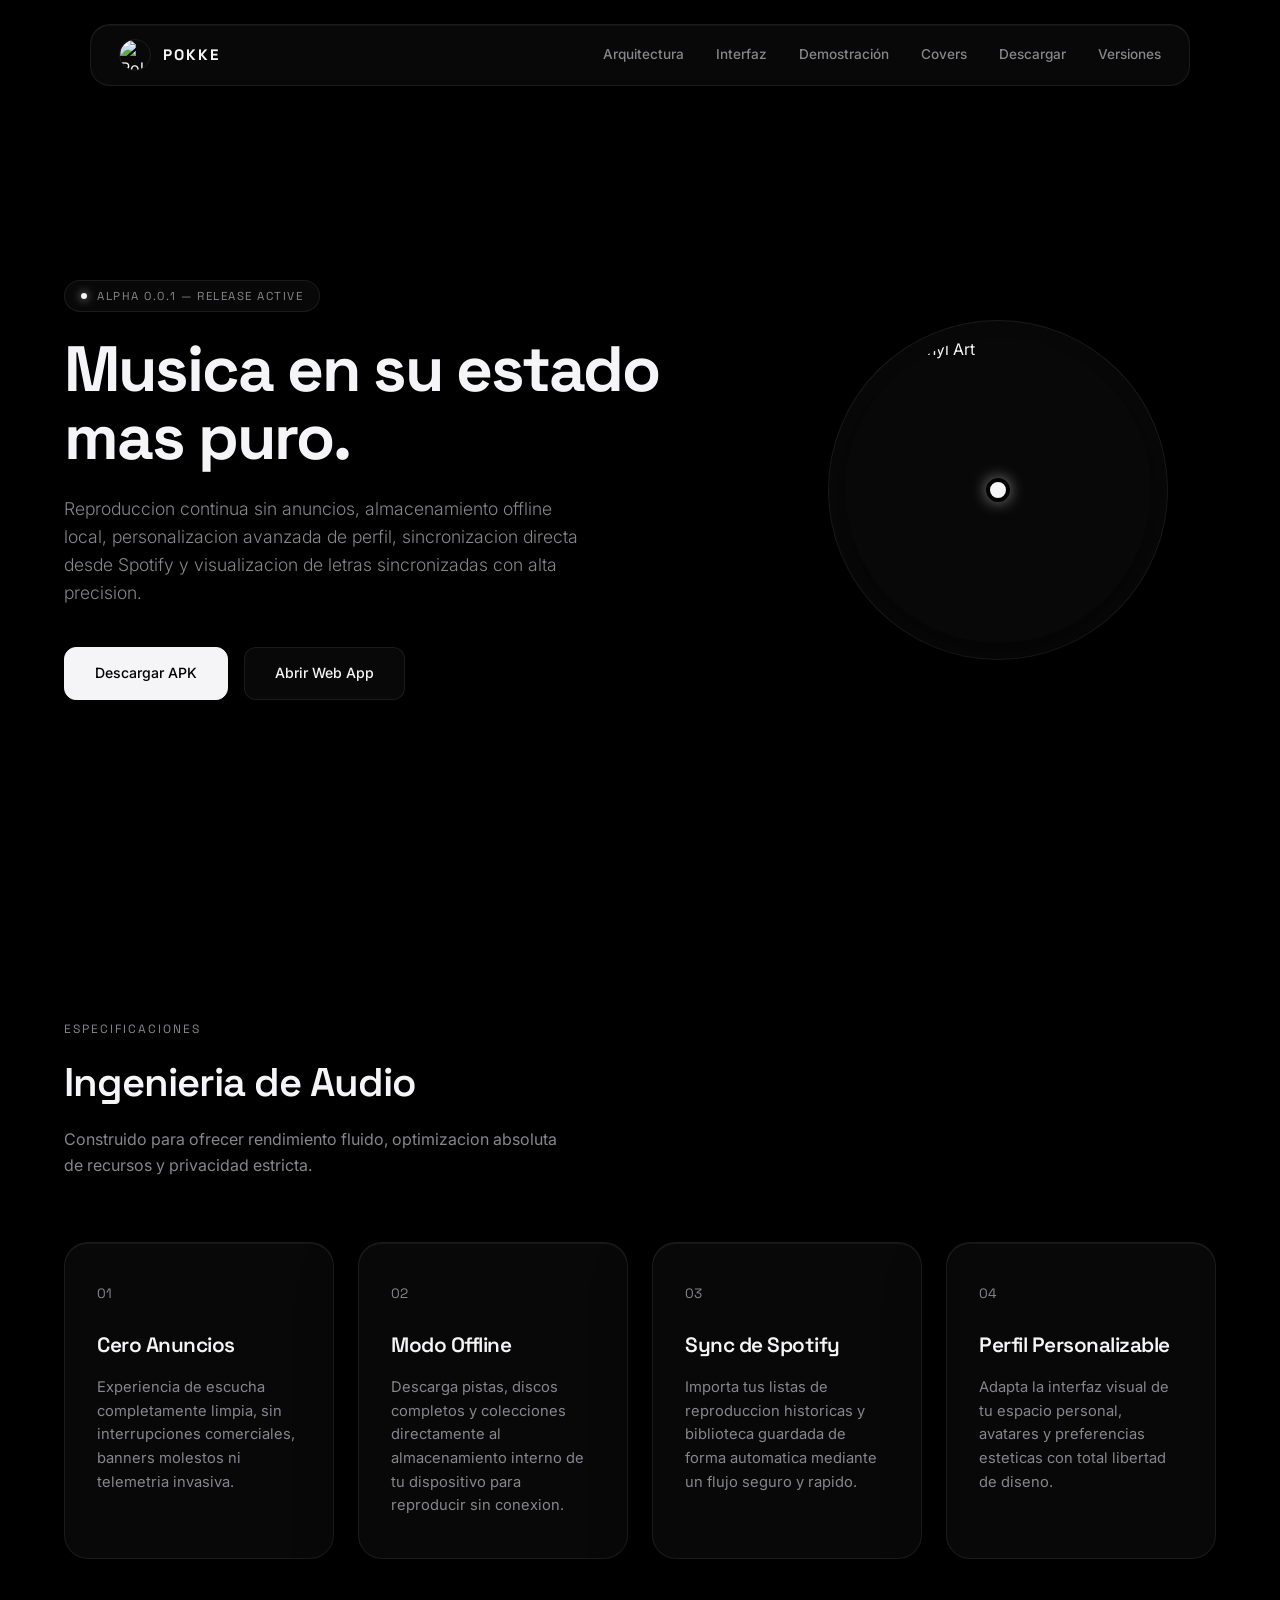
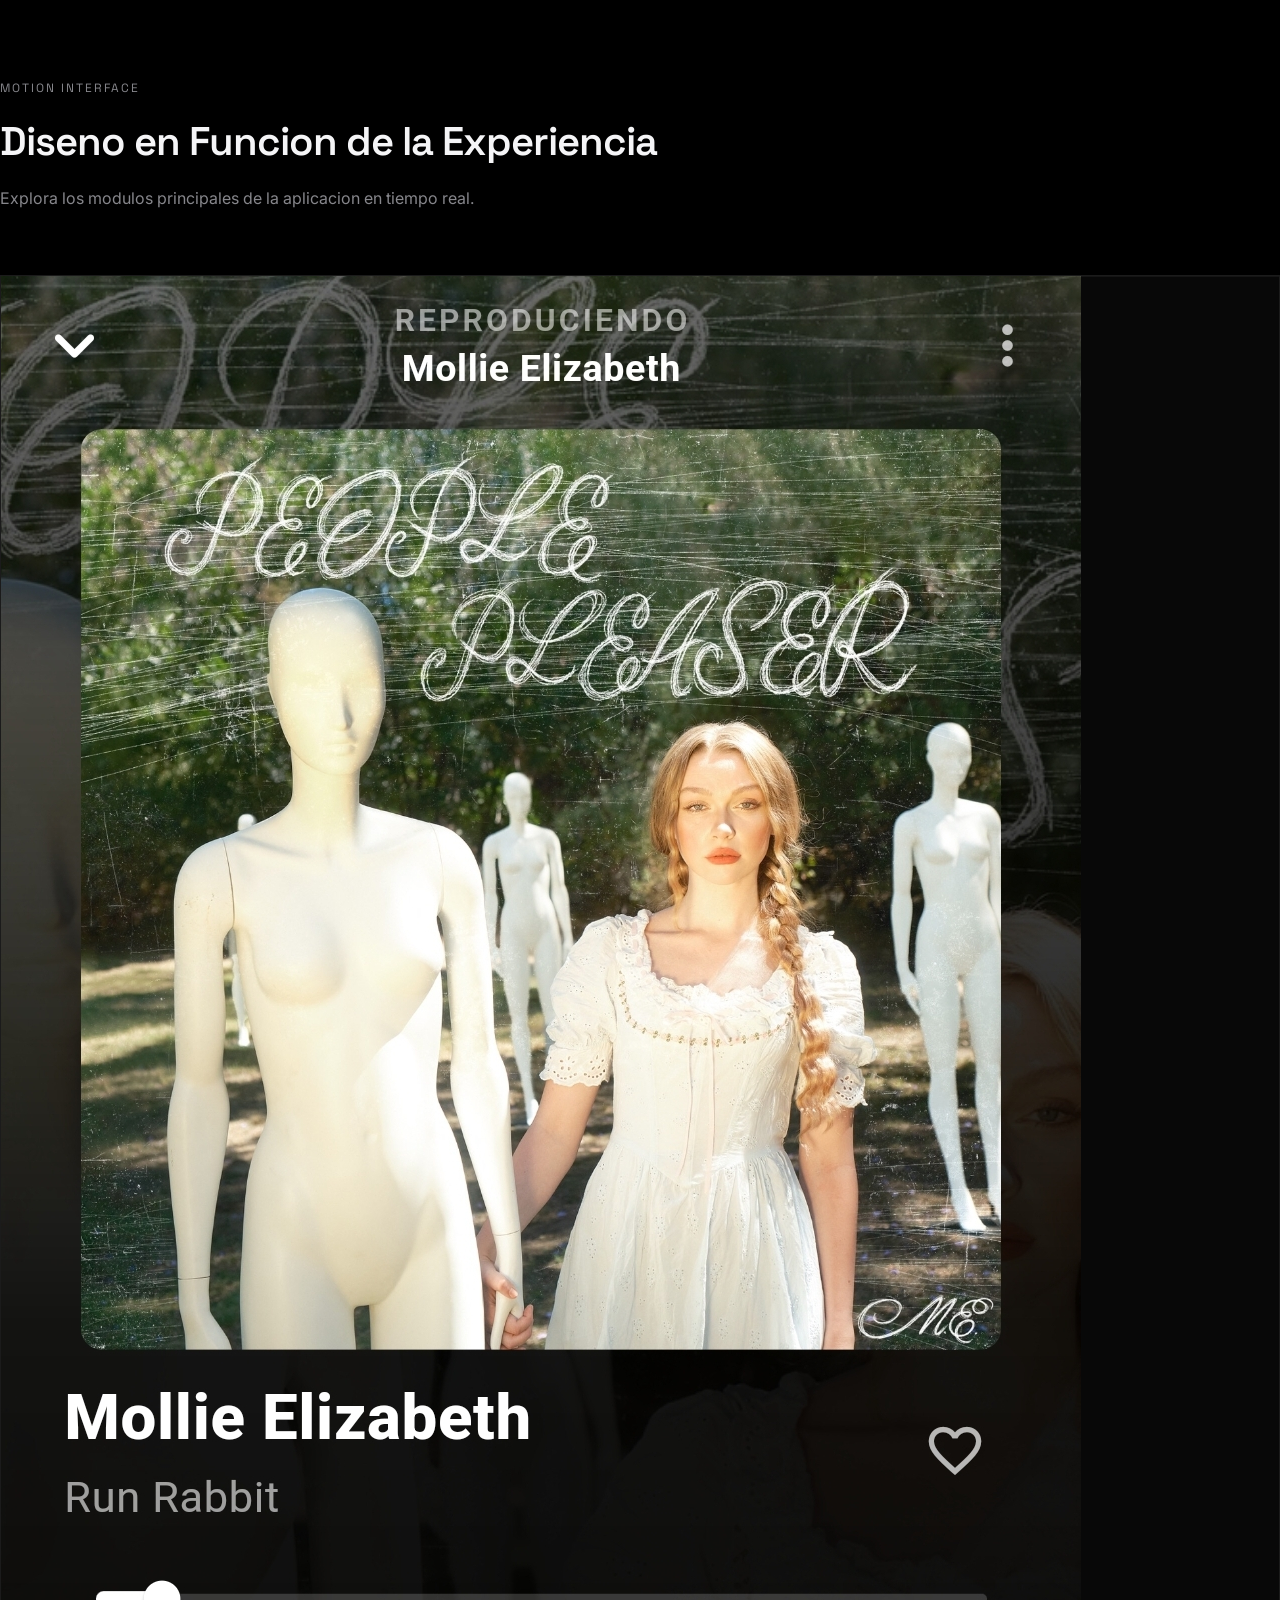
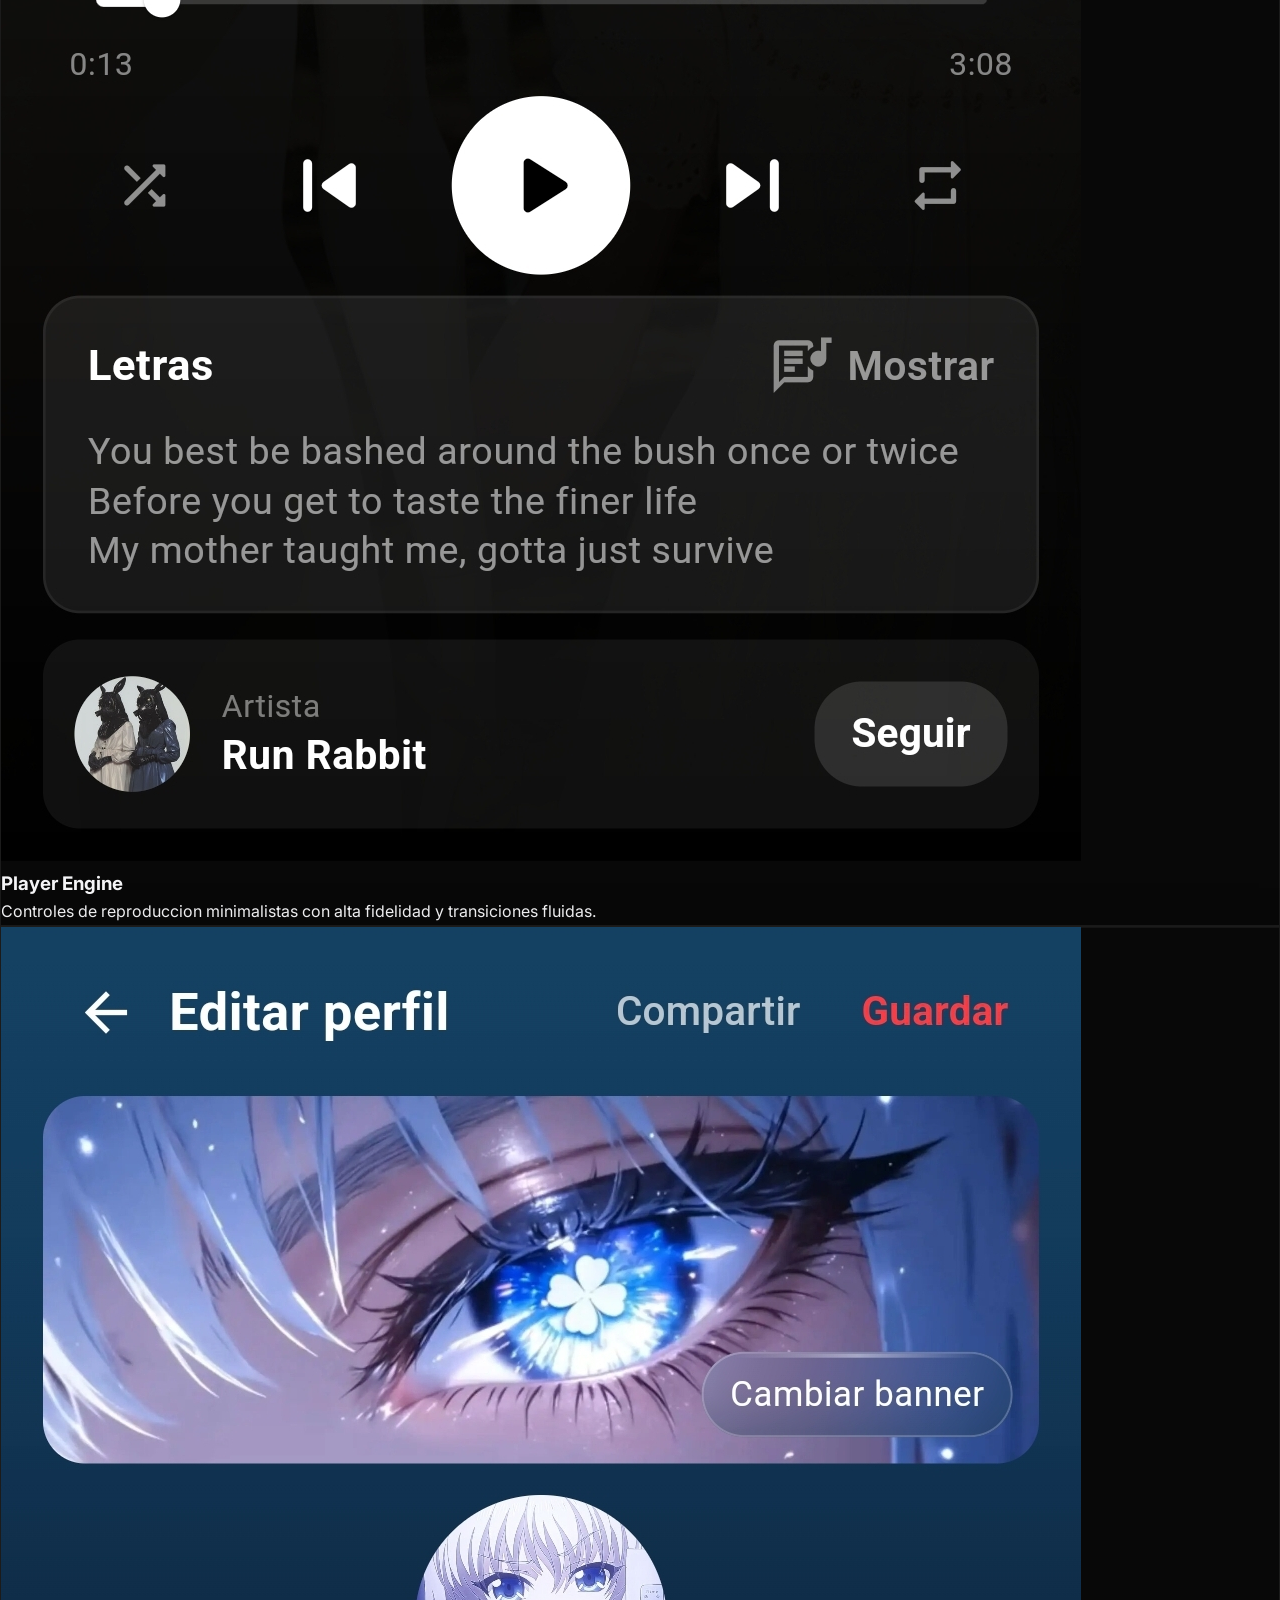
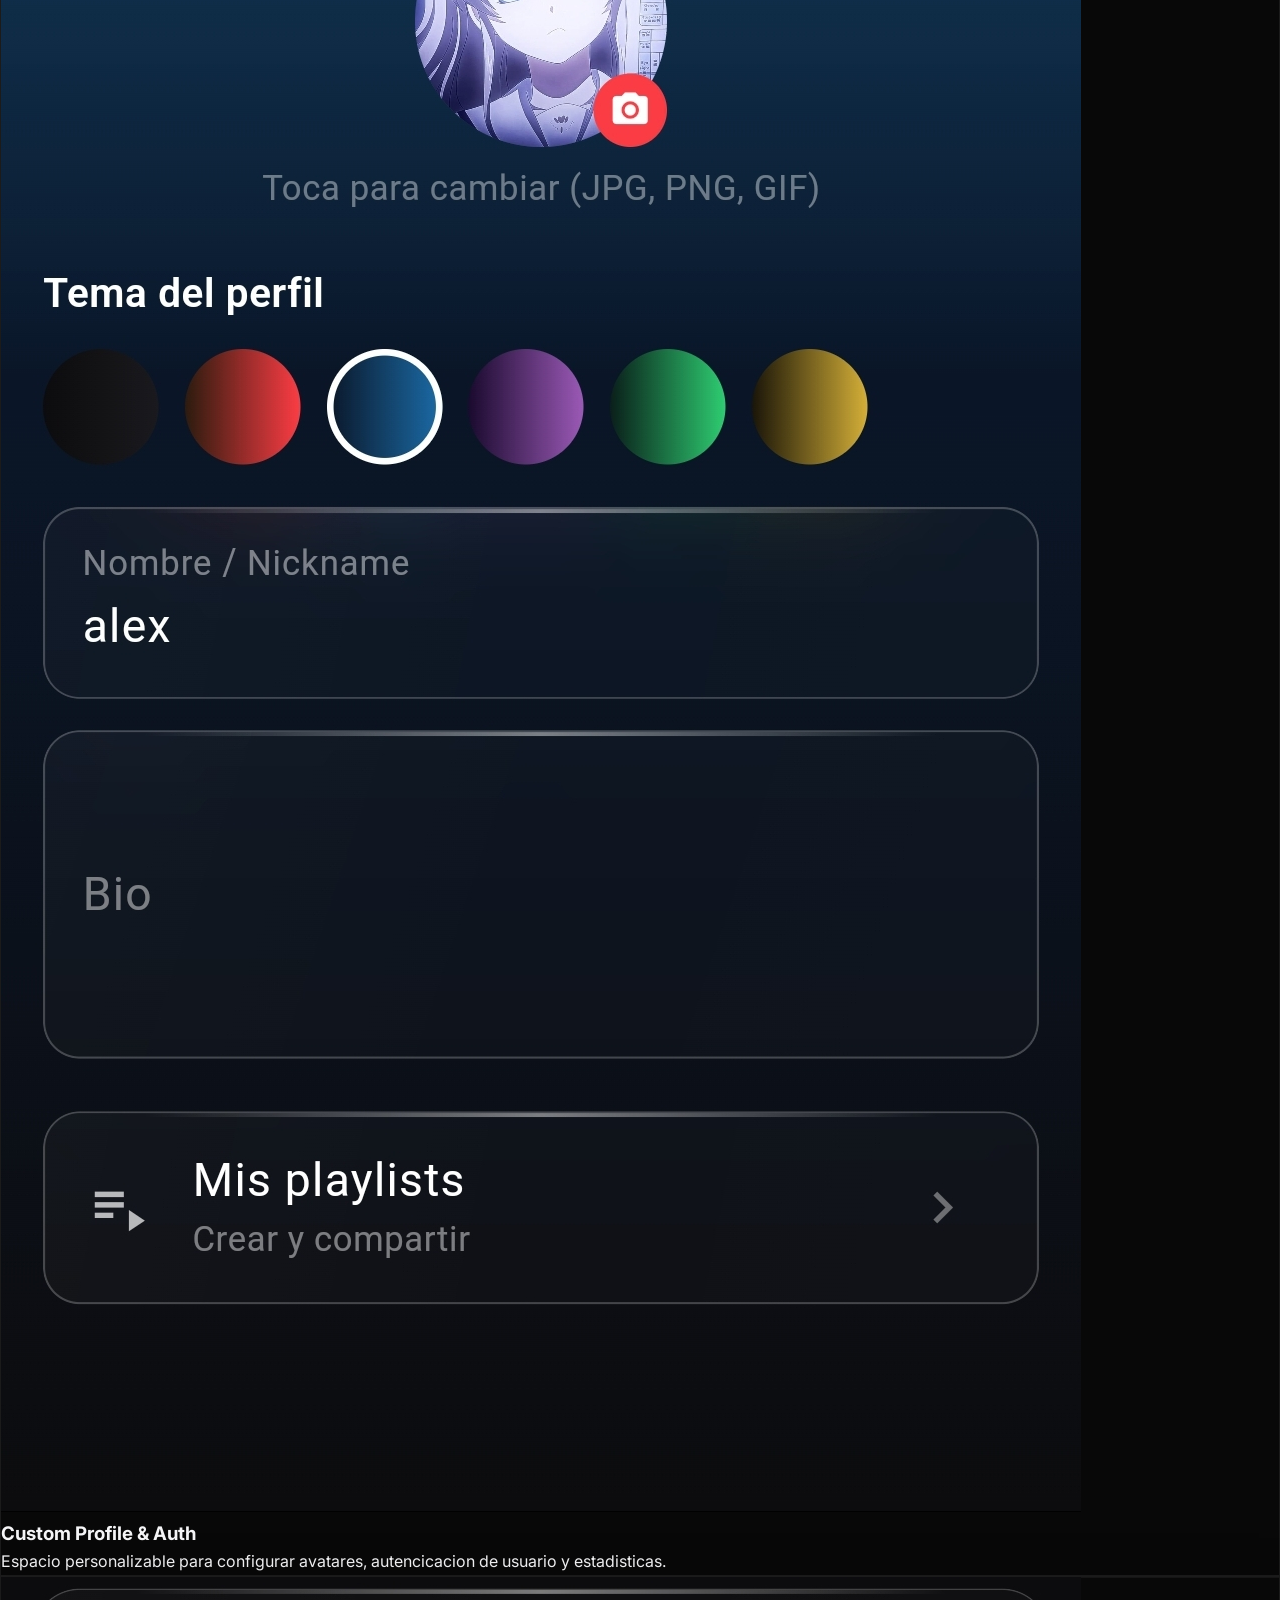
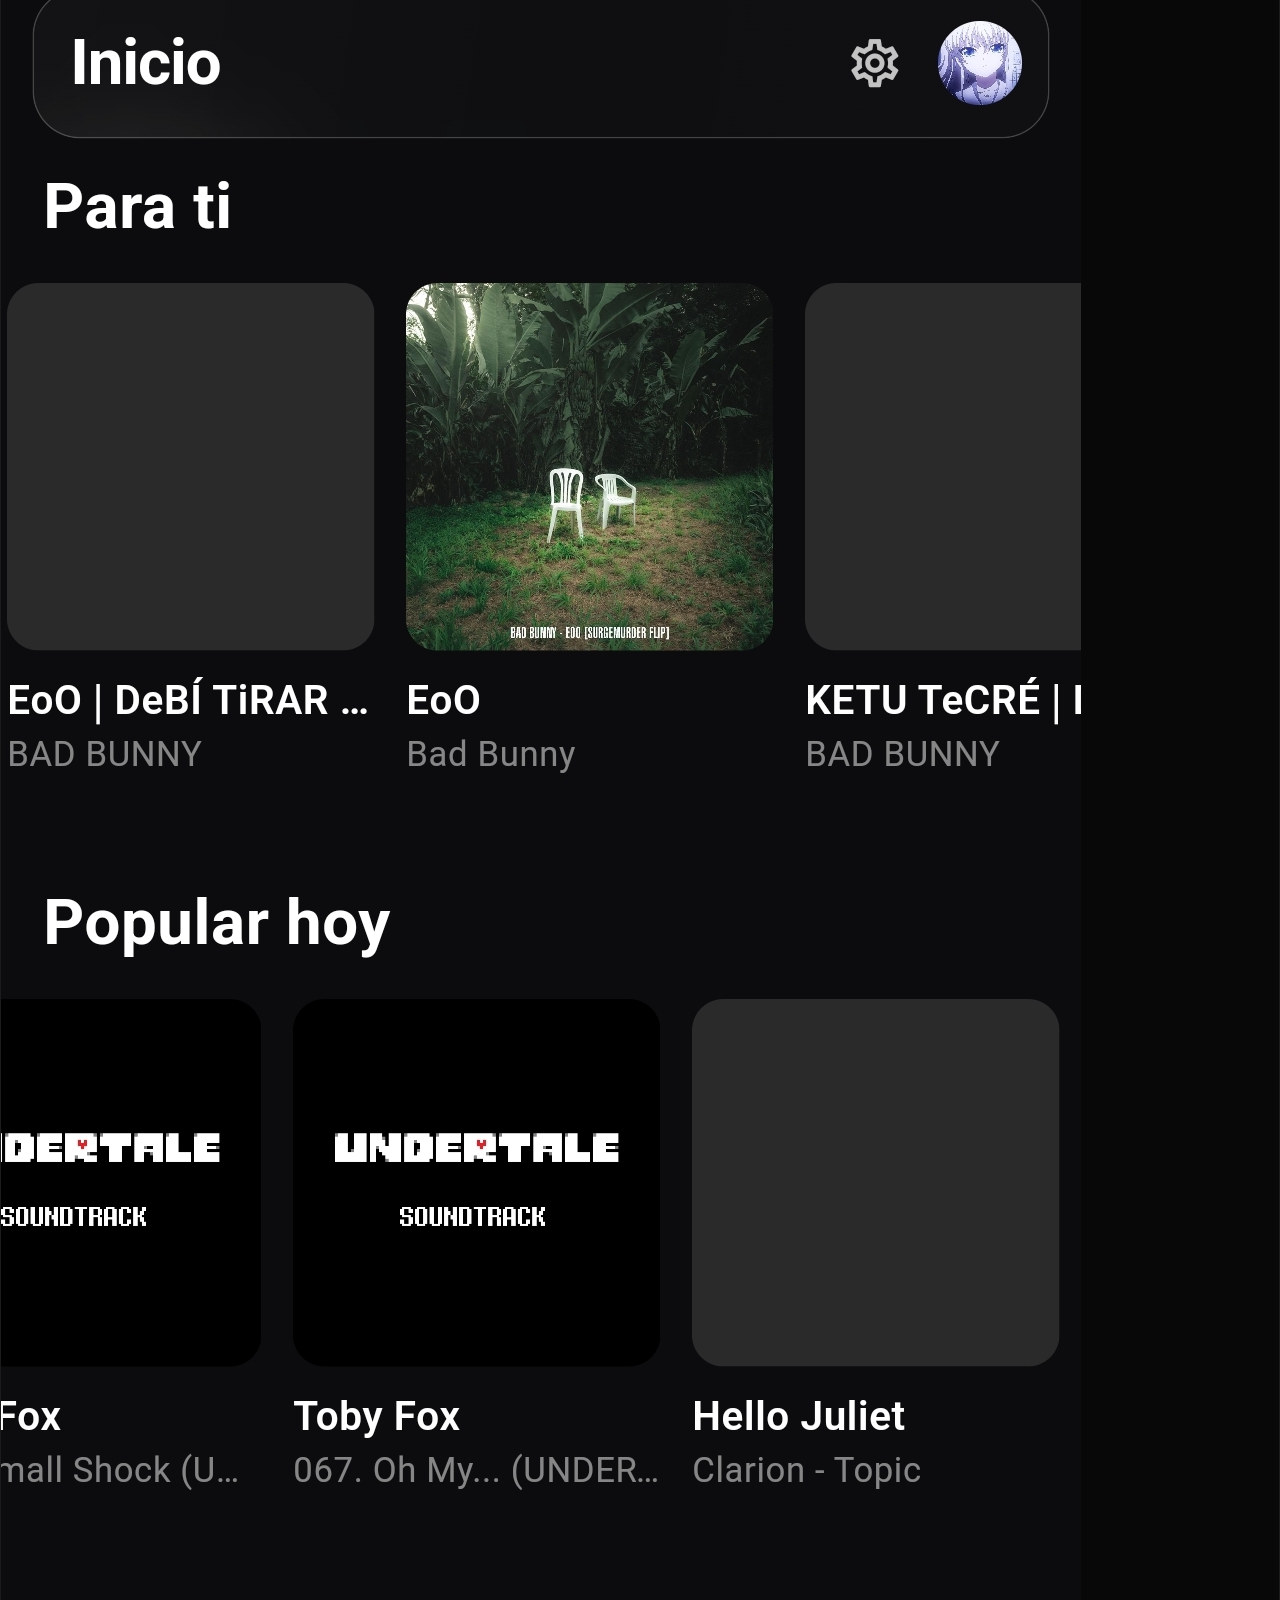
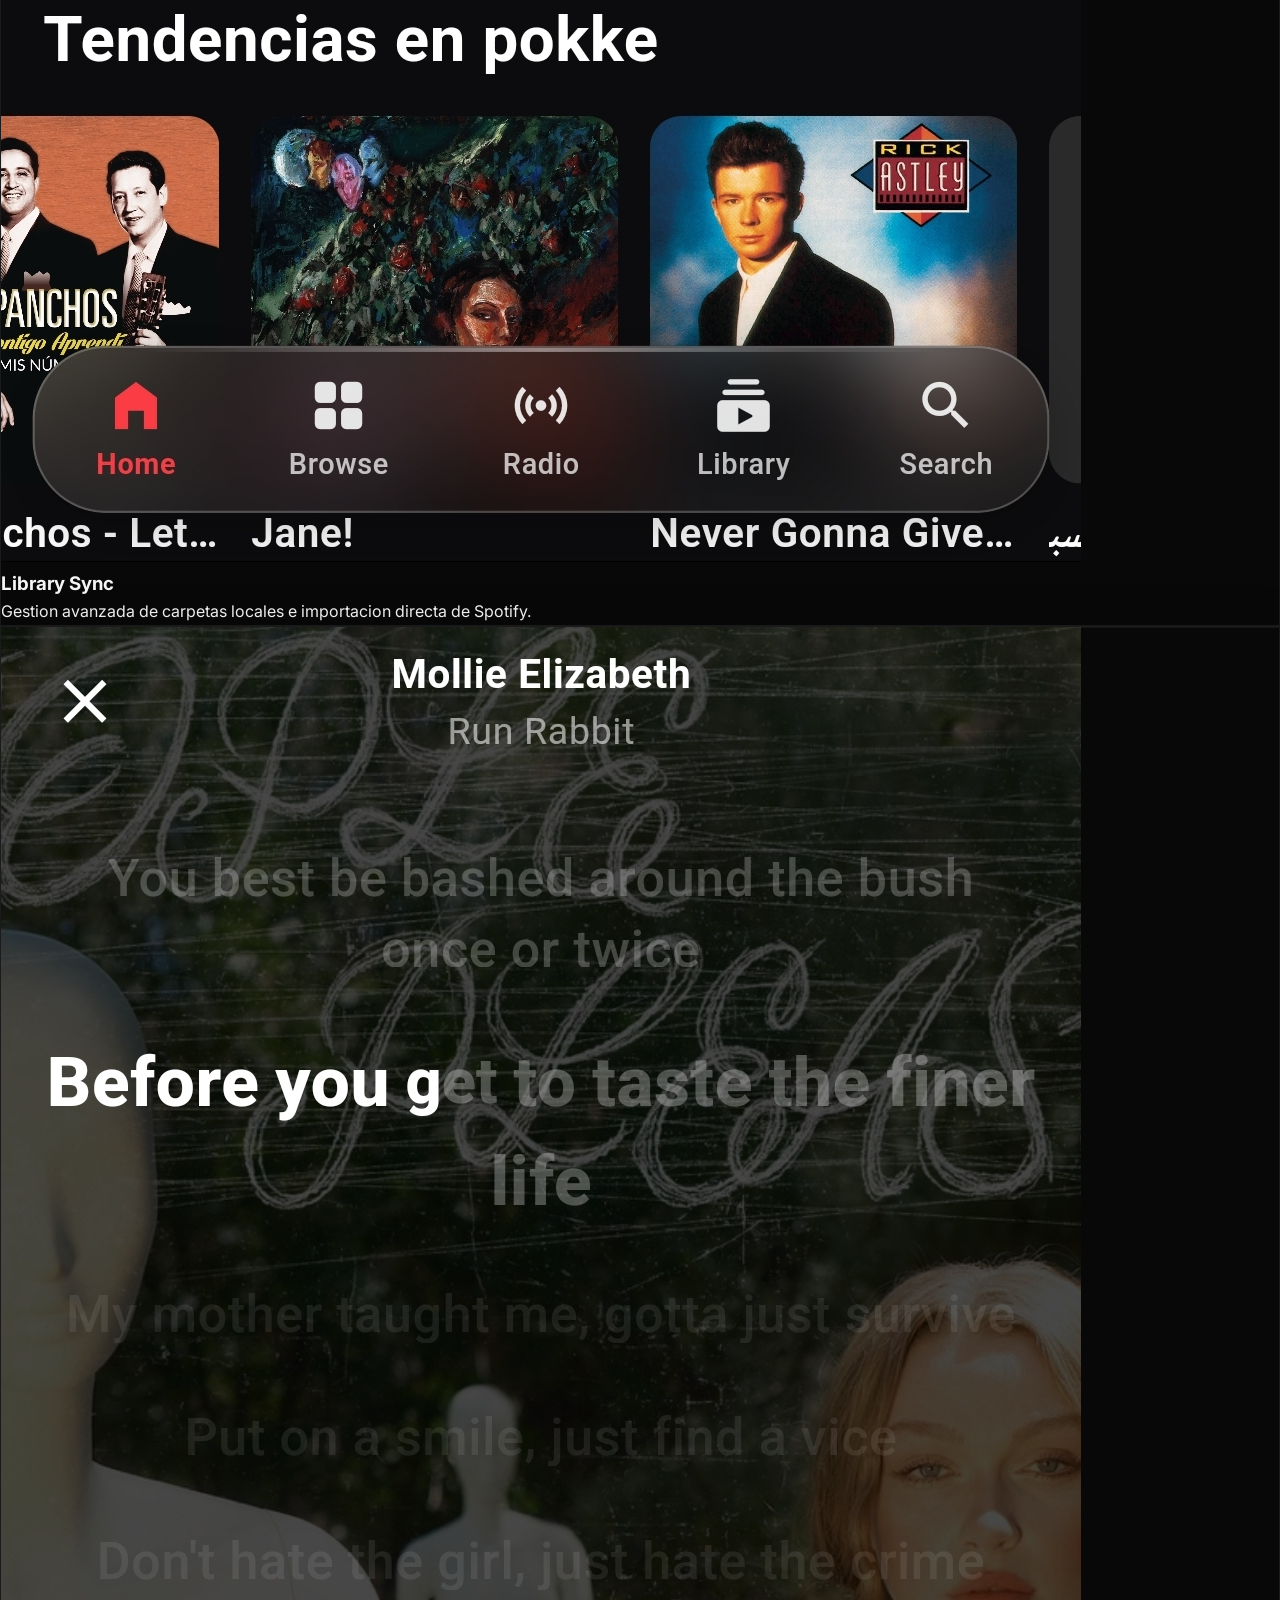
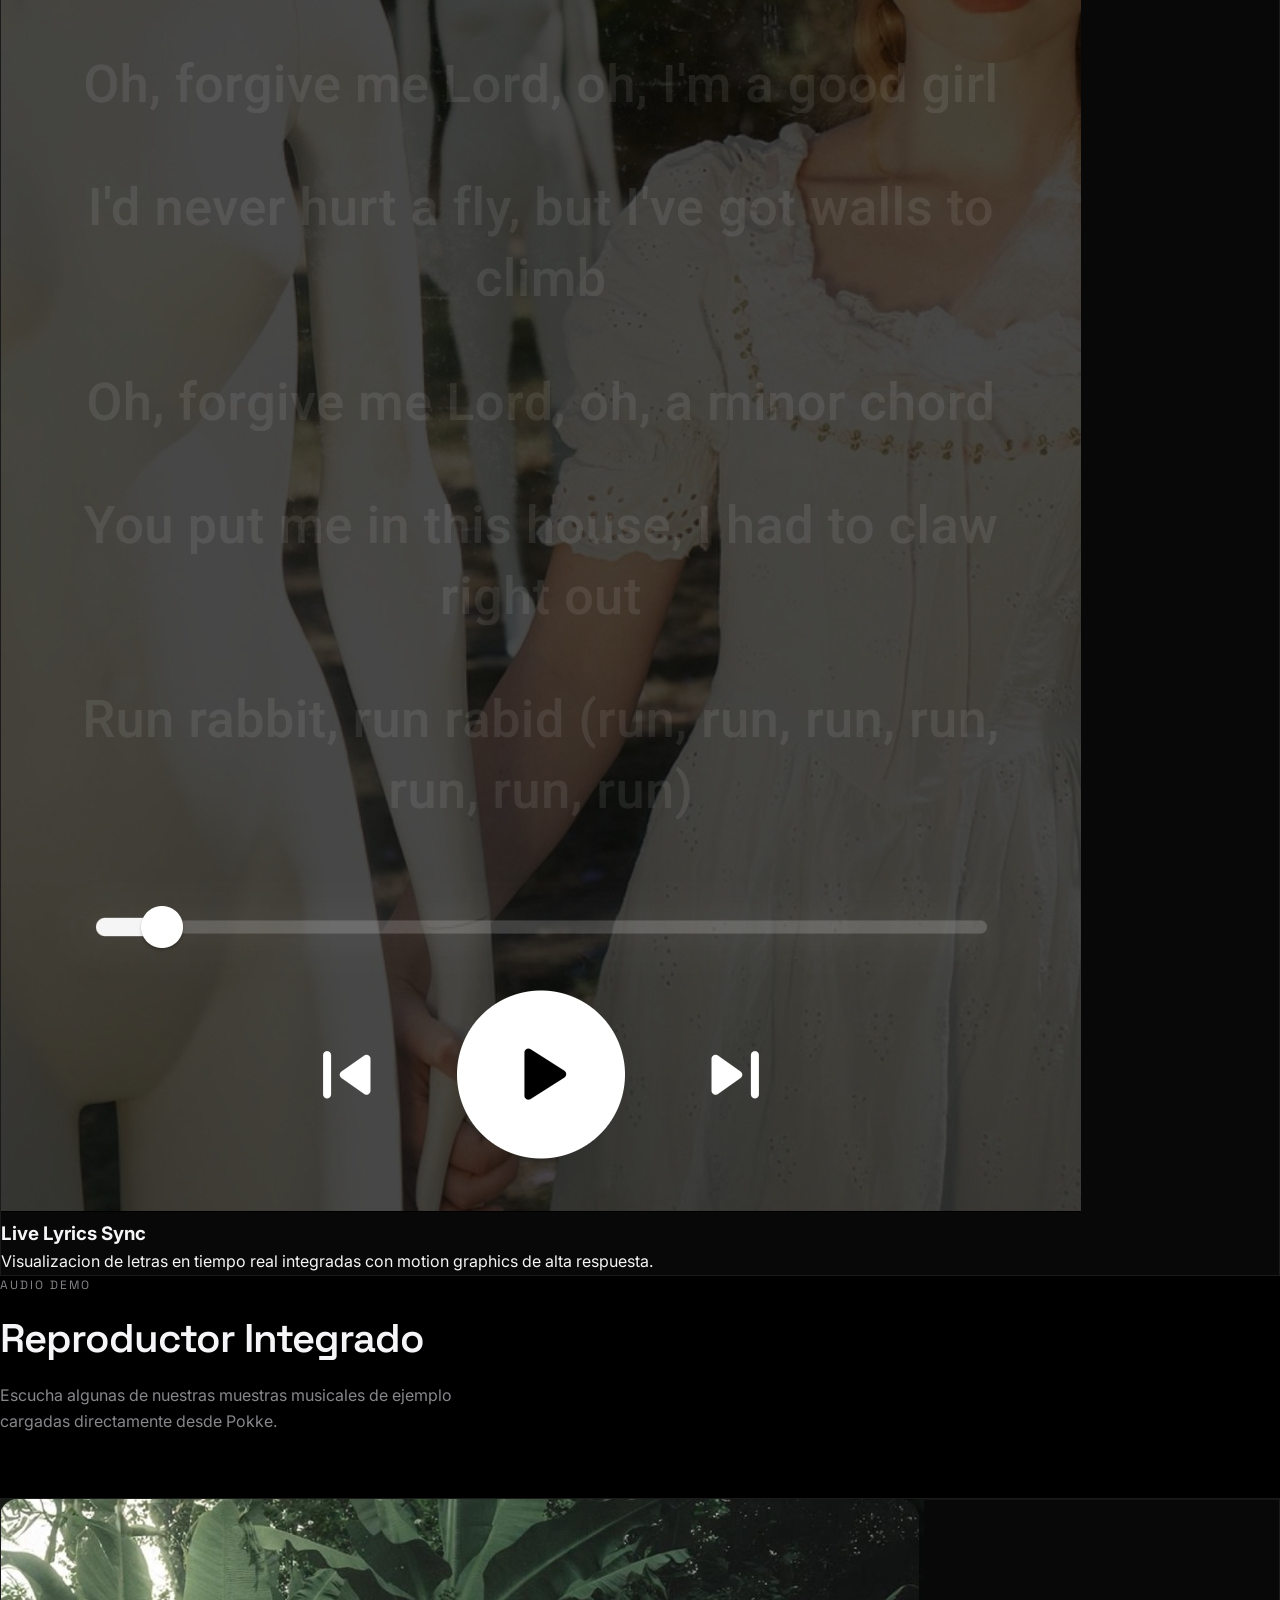
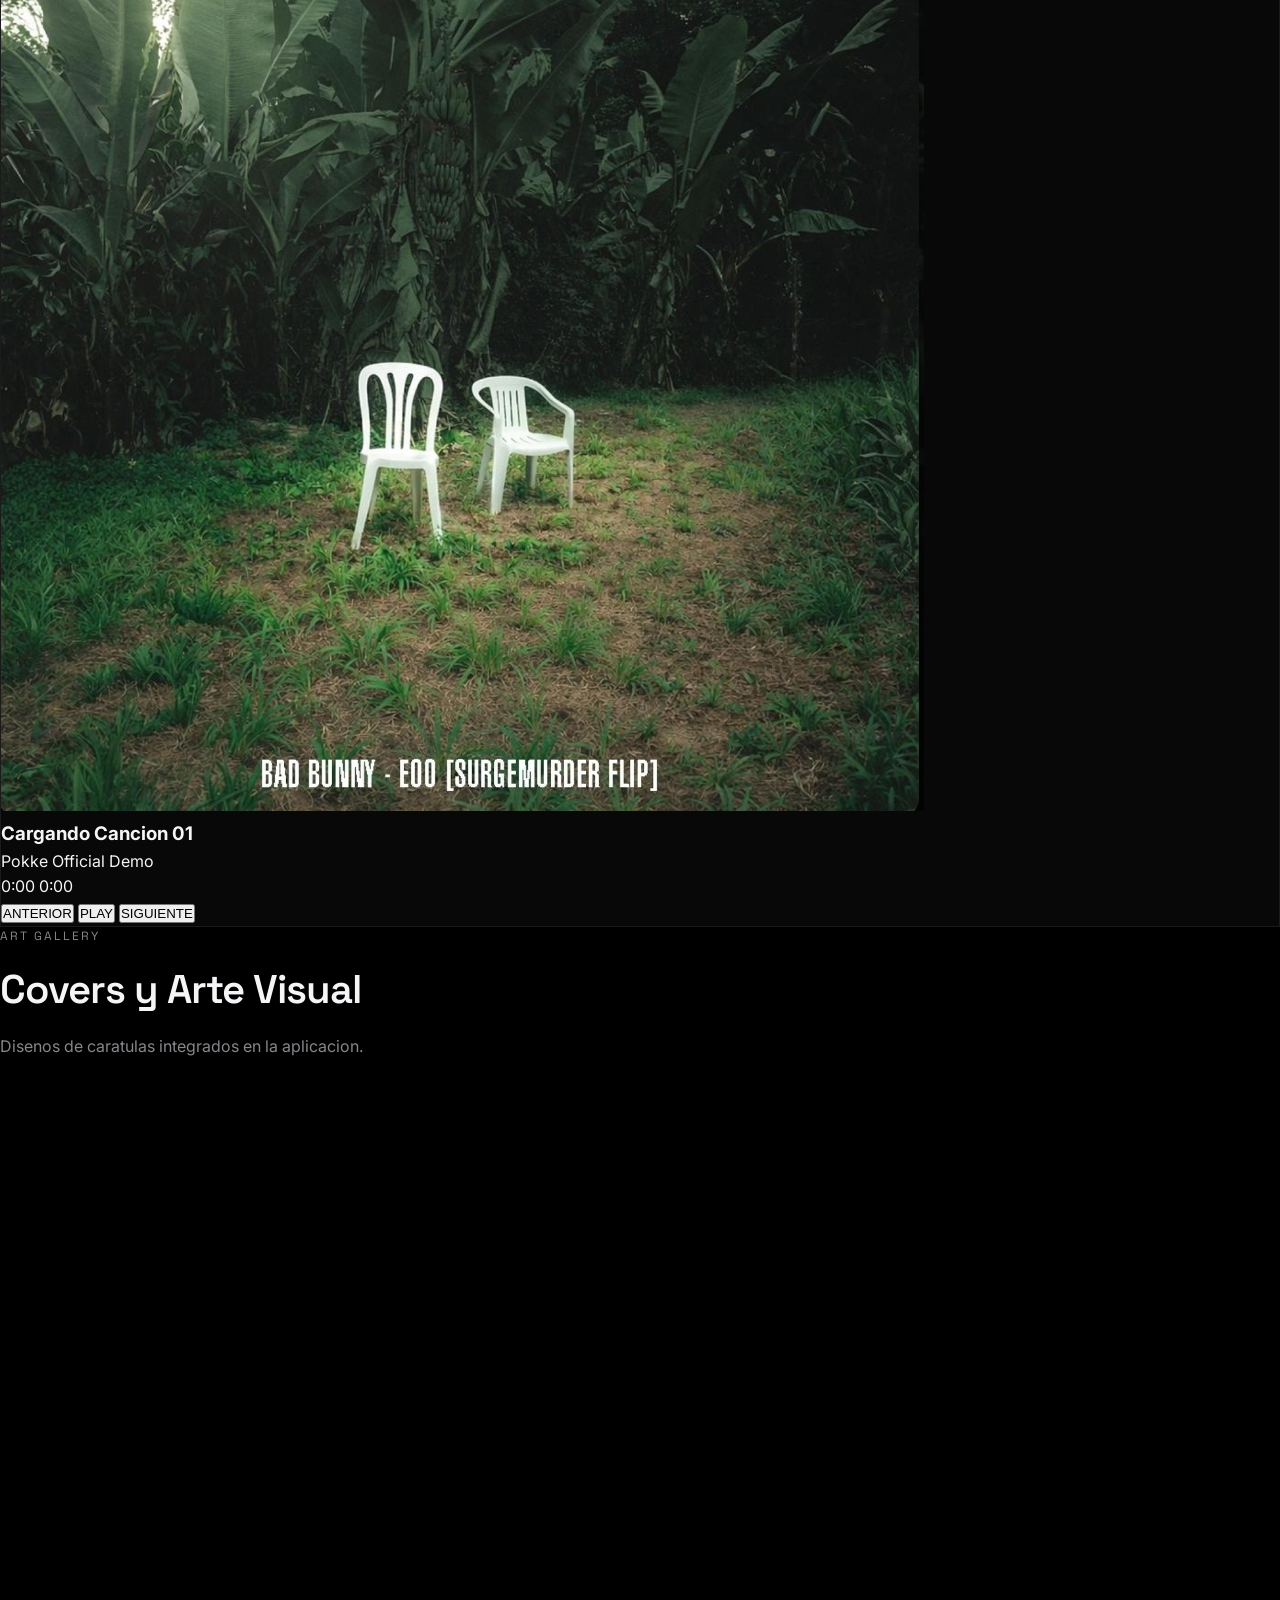
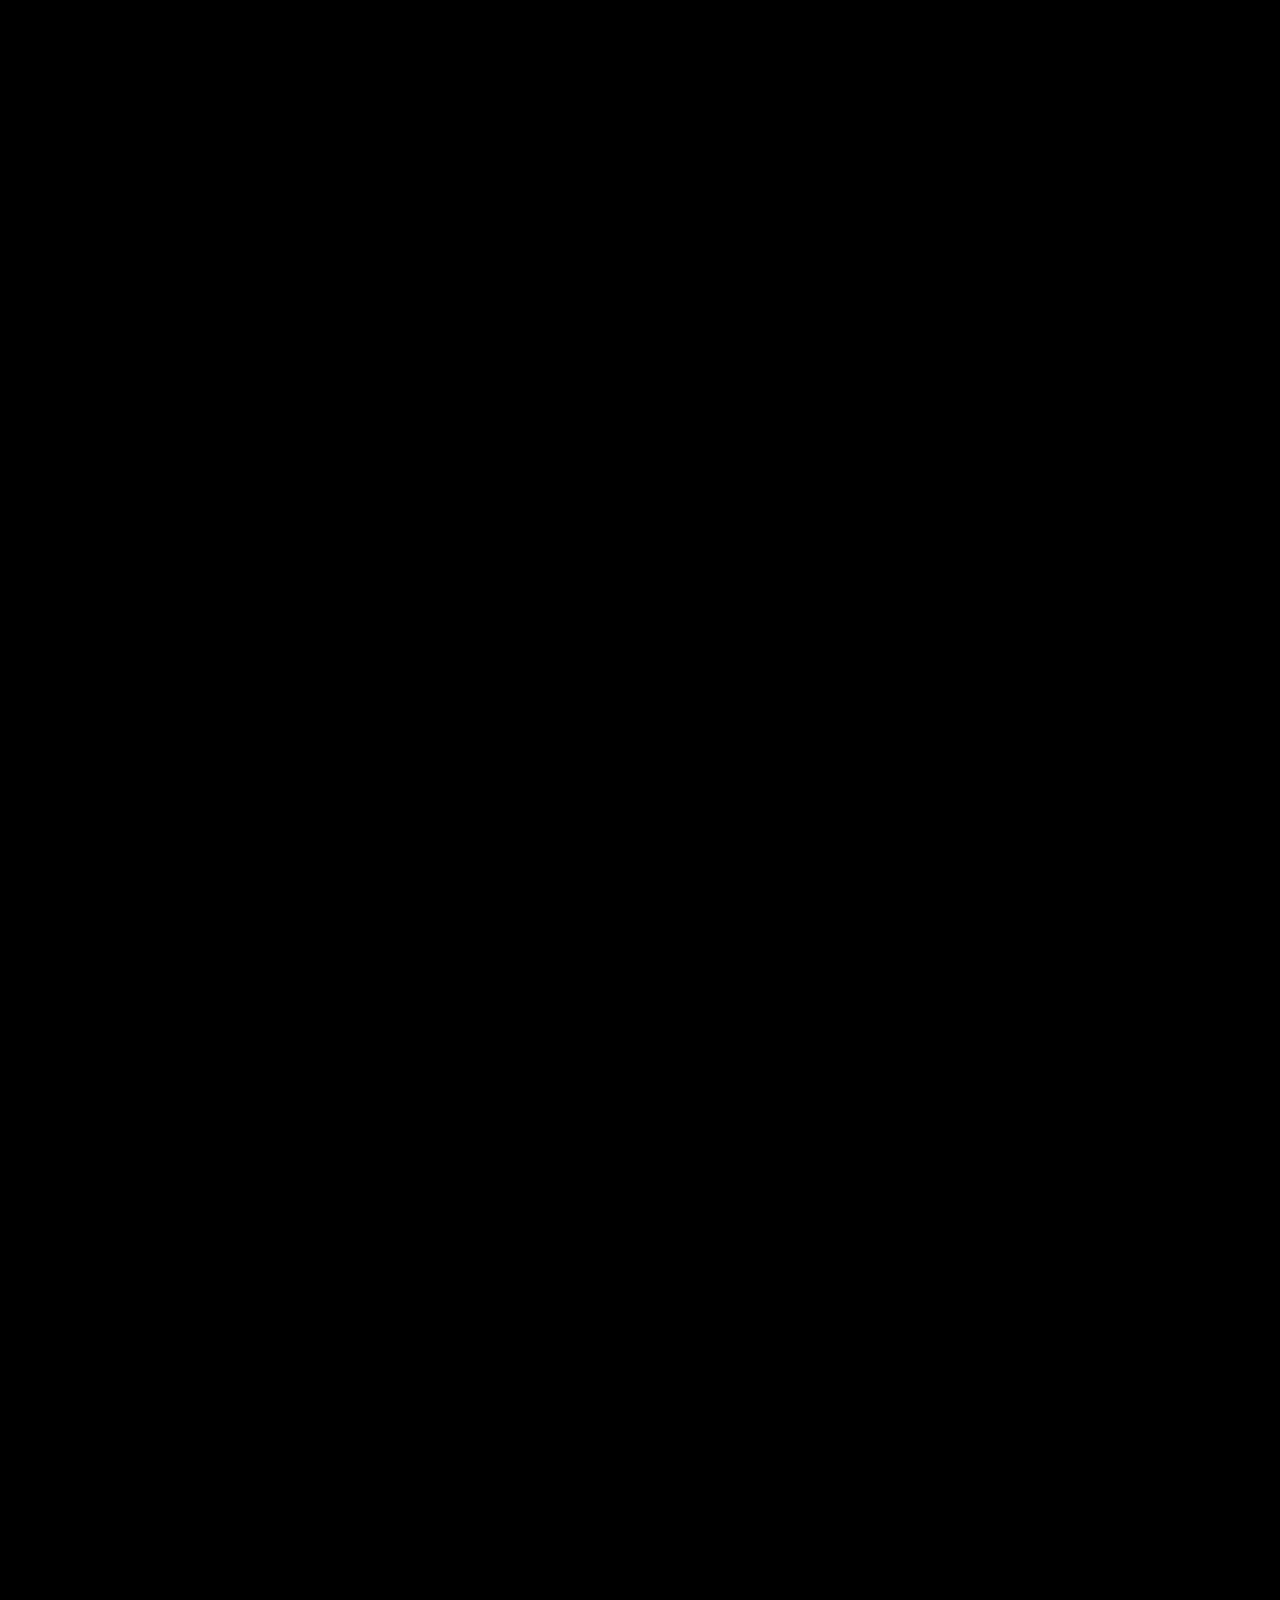
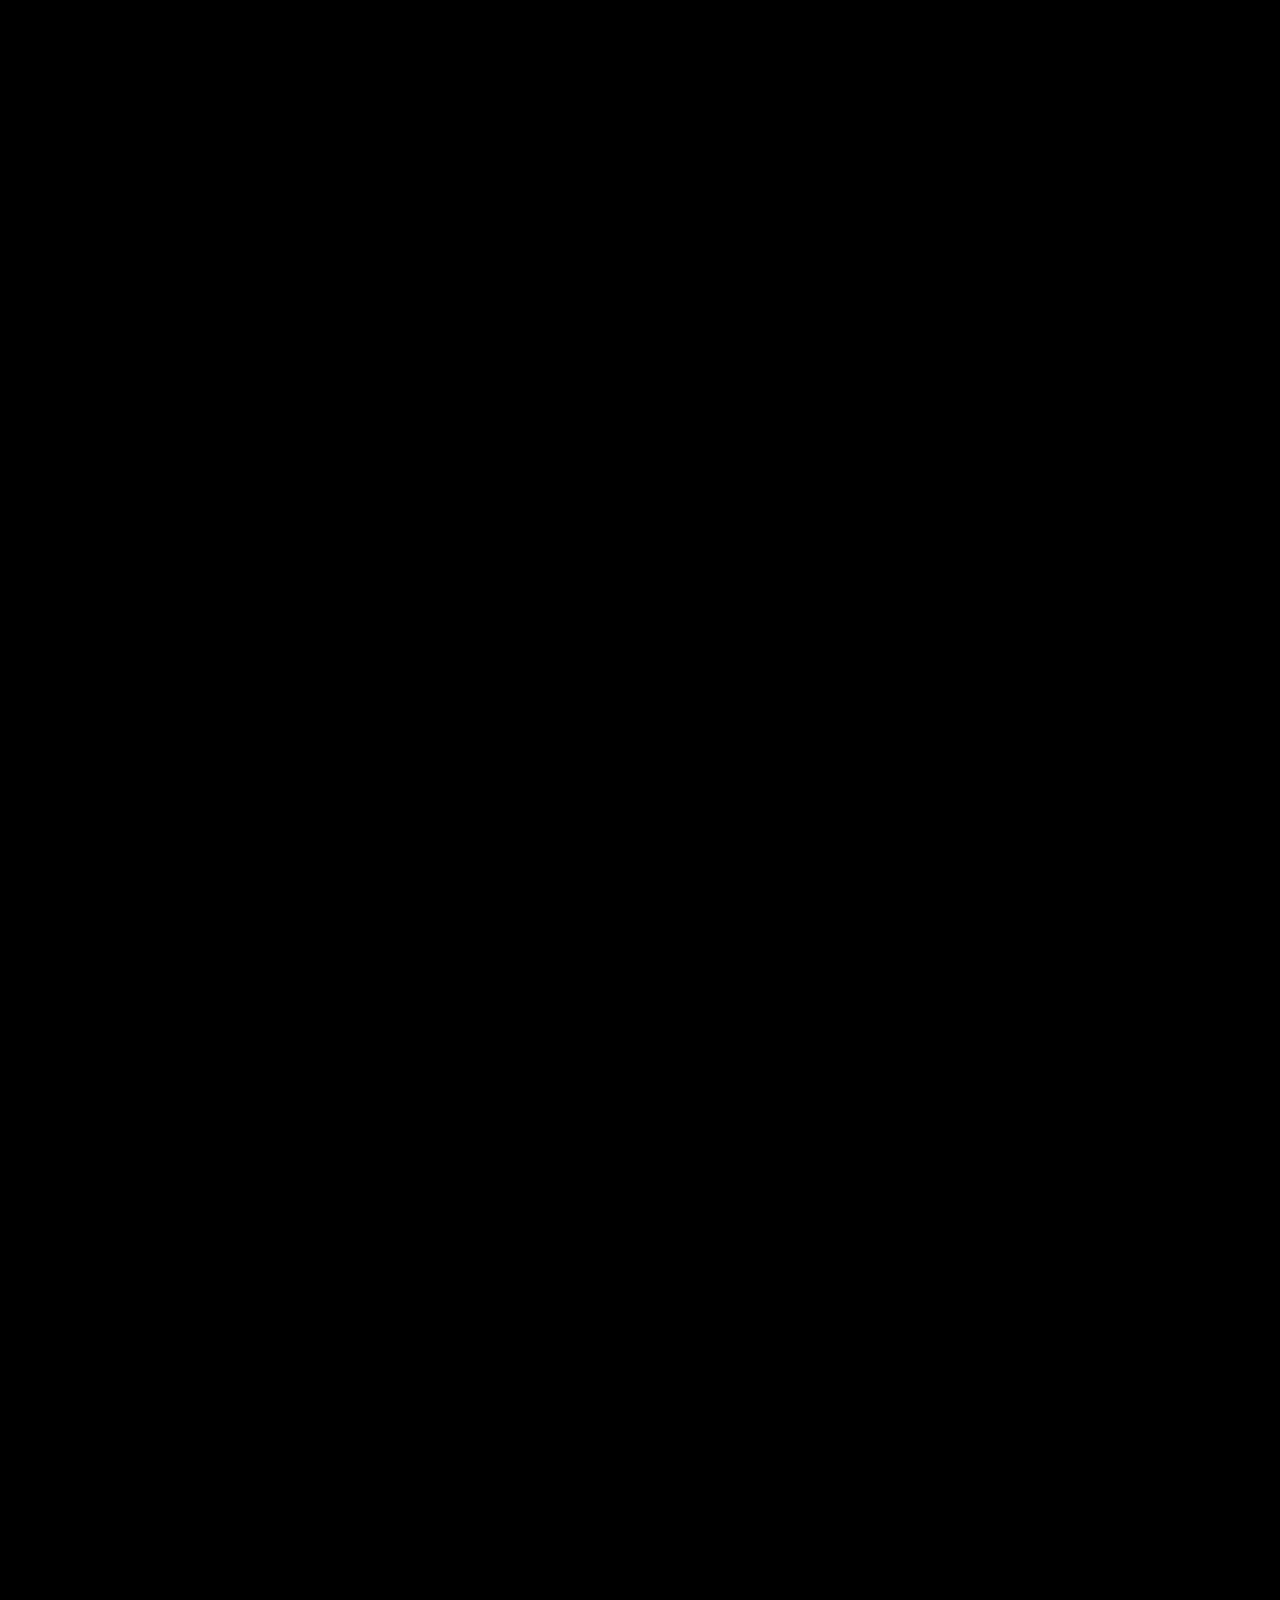
==== index.html @ 51d86cd7 "Update index.html" ====
<!DOCTYPE html>
<html lang="es">
<head>
    <meta charset="UTF-8">
    <meta name="viewport" content="width=device-width, initial-scale=1.0, viewport-fit=cover">
    <title>Pokke — Audio Experience</title>
    <link rel="stylesheet" href="style.css">
    <link rel="preconnect" href="https://fonts.googleapis.com">
    <link rel="preconnect" href="https://fonts.gstatic.com" crossorigin>
    <link href="https://fonts.googleapis.com/css2?family=Inter:wght@300;400;500;600;700&family=Space+Grotesk:wght@400;500;600;700&display=swap" rel="stylesheet">
</head>
<body>

    <!-- Navegacion Liquid Glass Profesional -->
    <header class="navbar glass-panel">
        <div class="nav-container">
            <a href="#" class="brand">
                <img src="logo.png" alt="Pokke Logo" class="brand-logo-img">
                <span class="brand-title">POKKE</span>
            </a>
            <nav class="nav-menu">
                <a href="#features" class="nav-link">Arquitectura</a>
                <a href="#showcase" class="nav-link">Interfaz</a>
                <a href="#player-demo" class="nav-link">Demostración</a>
                <a href="#covers" class="nav-link">Covers</a>
                <a href="#download" class="nav-link">Descargar</a>
                <a href="#versions" class="nav-link">Versiones</a>
            </nav>
        </div>
    </header>

    <!-- Hero Section con Motion Graphics -->
    <section class="hero">
        <div class="hero-content">
            <div class="badge-pill animate-fade-in">
                <span class="pulse-dot"></span>
                <span>ALPHA 0.0.1 — RELEASE ACTIVE</span>
            </div>
            <h1 class="hero-title animate-fade-in delay-1">
                Musica en su estado <span class="highlight-text">mas puro.</span>
            </h1>
            <p class="hero-subtitle animate-fade-in delay-2">
                Reproduccion continua sin anuncios, almacenamiento offline local, personalizacion avanzada de perfil, sincronizacion directa desde Spotify y visualizacion de letras sincronizadas con alta precision.
            </p>
            
            <div class="hero-actions animate-fade-in delay-3">
                <a href="#download" class="btn btn-primary">Descargar APK</a>
                <a href="https://lunethosdev-eng.github.io/Moshii/#/firstpage" class="btn btn-glass" target="_blank">Abrir Web App</a>
            </div>
        </div>

        <div class="hero-media animate-float">
            <div class="vinyl-glass-container">
                <img src="vinyl.jpg" alt="Pokke Vinyl Art" class="vinyl-real-img spin-slow">
                <div class="vinyl-center-pin"></div>
            </div>
        </div>
    </section>

    <!-- Especificaciones Section -->
    <section id="features" class="features-section">
        <div class="section-header animate-on-scroll">
            <span class="section-tag">ESPECIFICACIONES</span>
            <h2>Ingenieria de Audio</h2>
            <p>Construido para ofrecer rendimiento fluido, optimizacion absoluta de recursos y privacidad estricta.</p>
        </div>

        <div class="features-grid">
            <div class="glass-card feature-card animate-on-scroll">
                <span class="card-number">01</span>
                <h3>Cero Anuncios</h3>
                <p>Experiencia de escucha completamente limpia, sin interrupciones comerciales, banners molestos ni telemetria invasiva.</p>
            </div>
            <div class="glass-card feature-card animate-on-scroll delay-1">
                <span class="card-number">02</span>
                <h3>Modo Offline</h3>
                <p>Descarga pistas, discos completos y colecciones directamente al almacenamiento interno de tu dispositivo para reproducir sin conexion.</p>
            </div>
            <div class="glass-card feature-card animate-on-scroll delay-2">
                <span class="card-number">03</span>
                <h3>Sync de Spotify</h3>
                <p>Importa tus listas de reproduccion historicas y biblioteca guardada de forma automatica mediante un flujo seguro y rapido.</p>
            </div>
            <div class="glass-card feature-card animate-on-scroll delay-3">
                <span class="card-number">04</span>
                <h3>Perfil Personalizable</h3>
                <p>Adapta la interfaz visual de tu espacio personal, avatares y preferencias esteticas con total libertad de diseno.</p>
            </div>
        </div>
    </section>

    <!-- Interfaz y Capturas de Pantalla (Assets) -->
    <section id="showcase" class="showcase-section">
        <div class="section-header animate-on-scroll">
            <span class="section-tag">MOTION INTERFACE</span>
            <h2>Diseno en Funcion de la Experiencia</h2>
            <p>Explora los modulos principales de la aplicacion en tiempo real.</p>
        </div>

        <div class="showcase-grid">
            <div class="glass-card showcase-card animate-on-scroll">
                <div class="showcase-img-wrapper">
                    <img src="assets/player.png" alt="Pokke Music Player" class="showcase-img" onerror="this.src='logo.png'">
                </div>
                <div class="showcase-info">
                    <h3>Player Engine</h3>
                    <p>Controles de reproduccion minimalistas con alta fidelidad y transiciones fluidas.</p>
                </div>
            </div>

            <div class="glass-card showcase-card animate-on-scroll delay-1">
                <div class="showcase-img-wrapper">
                    <img src="assets/profile.png" alt="Pokke Profile" class="showcase-img" onerror="this.src='logo.png'">
                </div>
                <div class="showcase-info">
                    <h3>Custom Profile & Auth</h3>
                    <p>Espacio personalizable para configurar avatares, autencicacion de usuario y estadisticas.</p>
                </div>
            </div>

            <div class="glass-card showcase-card animate-on-scroll delay-2">
                <div class="showcase-img-wrapper">
                    <img src="assets/music.png" alt="Pokke Music Library" class="showcase-img" onerror="this.src='logo.png'">
                </div>
                <div class="showcase-info">
                    <h3>Library Sync</h3>
                    <p>Gestion avanzada de carpetas locales e importacion directa de Spotify.</p>
                </div>
            </div>

            <div class="glass-card showcase-card animate-on-scroll delay-3">
                <div class="showcase-img-wrapper">
                    <img src="assets/lyrics.png" alt="Pokke Lyrics Engine" class="showcase-img" onerror="this.src='logo.png'">
                </div>
                <div class="showcase-info">
                    <h3>Live Lyrics Sync</h3>
                    <p>Visualizacion de letras en tiempo real integradas con motion graphics de alta respuesta.</p>
                </div>
            </div>
        </div>
    </section>

    <!-- Demostracion Interactiva de Reproductor de Musica -->
    <section id="player-demo" class="player-demo-section">
        <div class="section-header animate-on-scroll">
            <span class="section-tag">AUDIO DEMO</span>
            <h2>Reproductor Integrado</h2>
            <p>Escucha algunas de nuestras muestras musicales de ejemplo cargadas directamente desde Pokke.</p>
        </div>

        <div class="glass-card web-player-box animate-on-scroll">
            <div class="player-track-details">
                <img src="assets/music/covers/cover1.jpg" alt="Cover Actual" id="current-cover" class="player-cover-art" onerror="this.src='logo.png'">
                <div class="player-text">
                    <h3 id="current-title">Cargando Cancion 01</h3>
                    <p id="current-artist">Pokke Official Demo</p>
                </div>
            </div>

            <div class="player-controls">
                <audio id="audio-element" src="assets/music/track1.mp3"></audio>
                <div class="progress-bar-container" id="progress-container">
                    <div class="progress-bar" id="progress-bar"></div>
                </div>
                <div class="time-stamps">
                    <span id="time-current">0:00</span>
                    <span id="time-duration">0:00</span>
                </div>
                <div class="control-buttons">
                    <button class="btn-control" id="btn-prev">ANTERIOR</button>
                    <button class="btn-control btn-play" id="btn-play">PLAY</button>
                    <button class="btn-control" id="btn-next">SIGUIENTE</button>
                </div>
            </div>
        </div>
    </section>

    <!-- Galeria de Covers Animada (Motion Graphic Showcase) -->
    <section id="covers" class="covers-section">
        <div class="section-header animate-on-scroll">
            <span class="section-tag">ART GALLERY</span>
            <h2>Covers y Arte Visual</h2>
            <p>Disenos de caratulas integrados en la aplicacion.</p>
        </div>

        <div class="covers-motion-wrapper animate-on-scroll">
            <div class="covers-motion-track">
                <div class="cover-item"><img src="assets/music/covers/cover1.jpg" alt="Cover 1" onerror="this.src='logo.png'"></div>
                <div class="cover-item"><img src="assets/music/covers/cover2.jpg" alt="Cover 2" onerror="this.src='logo.png'"></div>
                <div class="cover-item"><img src="assets/music/covers/cover3.jpg" alt="Cover 3" onerror="this.src='logo.png'"></div>
                <div class="cover-item"><img src="assets/music/covers/cover4.jpg" alt="Cover 4" onerror="this.src='logo.png'"></div>
                <!-- Duplicados para ciclo infinito -->
                <div class="cover-item"><img src="assets/music/covers/cover1.jpg" alt="Cover 1" onerror="this.src='logo.png'"></div>
                <div class="cover-item"><img src="assets/music/covers/cover2.jpg" alt="Cover 2" onerror="this.src='logo.png'"></div>
                <div class="cover-item"><img src="assets/music/covers/cover3.jpg" alt="Cover 3" onerror="this.src='logo.png'"></div>
                <div class="cover-item"><img src="assets/music/covers/cover4.jpg" alt="Cover 4" onerror="this.src='logo.png'"></div>
            </div>
        </div>
    </section>

    <!-- Descarga Section -->
    <section id="download" class="download-section">
        <div class="glass-card download-container animate-on-scroll">
            <div class="download-info">
                <h2>Obtener Pokke</h2>
                <p>Disponible para Android en formato APK independiente y optimizado para navegadores moviles de iOS y Desktop mediante Web App.</p>
            </div>
            <div class="download-actions" id="latest-download-container">
                <div class="skeleton-loader"></div>
            </div>
        </div>
    </section>

    <!-- Versiones Section -->
    <section id="versions" class="versions-section">
        <div class="section-header animate-on-scroll">
            <span class="section-tag">HISTORIAL</span>
            <h2>Registro de Compilaciones</h2>
            <p>Acceso directo a versiones estables previas, parches recientes y compilaciones Beta en curso.</p>
        </div>

        <div class="glass-card versions-wrapper animate-on-scroll" id="versions-list">
            <div class="version-row">
                <span class="text-muted">Cargando repositorio de releases...</span>
            </div>
        </div>
    </section>

    <!-- Footer -->
    <footer class="footer">
        <div class="footer-container">
            <p>&copy; 2026 POKKE. Desarrollado por lunethosdev-eng.</p>
            <div class="footer-links">
                <a href="https://github.com/lunethosdev-eng/okipokkeX" target="_blank">Repositorio GitHub</a>
            </div>
        </div>
    </footer>

    <script src="app.js"></script>
</body>
</html>
---- style.css ----
:root {
    --bg-primary: #000000;
    --bg-surface: rgba(255, 255, 255, 0.03);
    --bg-surface-hover: rgba(255, 255, 255, 0.06);
    --border-glass: rgba(255, 255, 255, 0.08);
    --border-glass-hover: rgba(255, 255, 255, 0.2);
    --text-primary: #f5f5f7;
    --text-muted: #86868b;
    --font-heading: 'Space Grotesk', -apple-system, sans-serif;
    --font-body: 'Inter', -apple-system, sans-serif;
    --transition-smooth: cubic-bezier(0.16, 1, 0.3, 1);
}

* {
    margin: 0;
    padding: 0;
    box-sizing: border-box;
}

html {
    scroll-behavior: smooth;
    background-color: var(--bg-primary);
    color: var(--text-primary);
    font-family: var(--font-body);
}

body {
    background-color: var(--bg-primary);
    overflow-x: hidden;
    line-height: 1.6;
    -webkit-font-smoothing: antialiased;
}

/* Fondo ambiente con motion sutil */
.ambient-glow {
    position: fixed;
    top: -20vh;
    left: 50%;
    transform: translateX(-50%);
    width: 60vw;
    height: 60vh;
    background: radial-gradient(circle, rgba(255, 255, 255, 0.04) 0%, rgba(0, 0, 0, 0) 70%);
    z-index: -1;
    pointer-events: none;
    animation: ambientPulse 10s ease-in-out infinite alternate;
}

@keyframes ambientPulse {
    0% { transform: translateX(-50%) scale(1); opacity: 0.6; }
    100% { transform: translateX(-50%) scale(1.2); opacity: 1; }
}

/* Efecto Liquid Glass Real de Apple */
.glass-panel, .glass-card {
    background: var(--bg-surface);
    backdrop-filter: blur(24px);
    -webkit-backdrop-filter: blur(24px);
    border: 1px solid var(--border-glass);
    box-shadow: 0 30px 60px rgba(0, 0, 0, 0.4), inset 0 1px 0 rgba(255, 255, 255, 0.05);
}

/* Navbar */
.navbar {
    position: fixed;
    top: 24px;
    left: 50%;
    transform: translateX(-50%);
    width: 90%;
    max-width: 1100px;
    border-radius: 20px;
    z-index: 1000;
    transition: all 0.4s var(--transition-smooth);
}

.nav-container {
    padding: 14px 28px;
    display: flex;
    justify-content: space-between;
    align-items: center;
}

.brand {
    display: flex;
    align-items: center;
    gap: 12px;
    text-decoration: none;
    color: var(--text-primary);
}

.brand-logo-img {
    width: 32px;
    height: 32px;
    border-radius: 50%;
    object-fit: cover;
    border: 1px solid var(--border-glass);
}

.brand-title {
    font-family: var(--font-heading);
    font-weight: 700;
    letter-spacing: 2px;
    font-size: 0.95rem;
}

.nav-menu {
    display: flex;
    gap: 32px;
}

.nav-link {
    color: var(--text-muted);
    text-decoration: none;
    font-size: 0.85rem;
    font-weight: 500;
    transition: color 0.3s ease;
}

.nav-link:hover {
    color: var(--text-primary);
}

/* Hero Section */
.hero {
    min-height: 100vh;
    max-width: 1200px;
    margin: 0 auto;
    padding: 180px 24px 100px 24px;
    display: grid;
    grid-template-columns: 1.2fr 0.8fr;
    align-items: center;
    gap: 60px;
}

.badge-pill {
    display: inline-flex;
    align-items: center;
    gap: 10px;
    padding: 6px 16px;
    background: var(--bg-surface);
    border: 1px solid var(--border-glass);
    border-radius: 30px;
    font-size: 0.72rem;
    font-family: var(--font-heading);
    letter-spacing: 1.5px;
    color: var(--text-muted);
    margin-bottom: 24px;
    backdrop-filter: blur(12px);
}

.pulse-dot {
    width: 6px;
    height: 6px;
    background-color: var(--text-primary);
    border-radius: 50%;
    box-shadow: 0 0 10px rgba(255, 255, 255, 0.8);
    animation: pulseGlow 2s infinite;
}

@keyframes pulseGlow {
    0%, 100% { opacity: 0.3; transform: scale(0.9); }
    50% { opacity: 1; transform: scale(1.1); }
}

.hero-title {
    font-family: var(--font-heading);
    font-size: 4rem;
    line-height: 1.05;
    font-weight: 700;
    letter-spacing: -2px;
    margin-bottom: 24px;
}

.text-gradient {
    background: linear-gradient(135deg, #ffffff 30%, #555555 100%);
    -webkit-background-clip: text;
    -webkit-text-fill-color: transparent;
}

.hero-subtitle {
    color: var(--text-muted);
    font-size: 1.1rem;
    max-width: 520px;
    margin-bottom: 40px;
    font-weight: 300;
    line-height: 1.6;
}

.hero-actions {
    display: flex;
    gap: 16px;
    flex-wrap: wrap;
}

/* Botones con transiciones finas */
.btn {
    padding: 14px 30px;
    font-size: 0.88rem;
    font-weight: 500;
    text-decoration: none;
    border-radius: 12px;
    transition: all 0.3s var(--transition-smooth);
    display: inline-flex;
    align-items: center;
    justify-content: center;
    cursor: pointer;
}

.btn-primary {
    background-color: var(--text-primary);
    color: var(--bg-primary);
    border: 1px solid var(--text-primary);
}

.btn-primary:hover {
    background-color: #e0e0e0;
    transform: translateY(-3px);
    box-shadow: 0 10px 30px rgba(255, 255, 255, 0.15);
}

.btn-glass {
    background: var(--bg-surface);
    color: var(--text-primary);
    border: 1px solid var(--border-glass);
    backdrop-filter: blur(12px);
}

.btn-glass:hover {
    background: var(--bg-surface-hover);
    border-color: var(--border-glass-hover);
    transform: translateY(-3px);
}

/* Contenedor Vinilo con Imagen Real y Graphic Motion */
.hero-media {
    display: flex;
    justify-content: center;
    align-items: center;
}

.vinyl-glass-container {
    width: 340px;
    height: 340px;
    border-radius: 50%;
    padding: 16px;
    background: var(--bg-surface);
    backdrop-filter: blur(30px);
    -webkit-backdrop-filter: blur(30px);
    border: 1px solid var(--border-glass);
    box-shadow: 0 40px 80px rgba(0, 0, 0, 0.7);
    position: relative;
    display: flex;
    align-items: center;
    justify-content: center;
}

.vinyl-real-img {
    width: 100%;
    height: 100%;
    border-radius: 50%;
    object-fit: cover;
    box-shadow: 0 10px 30px rgba(0,0,0,0.5);
}

.spin-slow {
    animation: spinVinyl 25s linear infinite;
}

@keyframes spinVinyl {
    from { transform: rotate(0deg); }
    to { transform: rotate(360deg); }
}

.vinyl-center-pin {
    position: absolute;
    width: 24px;
    height: 24px;
    background-color: var(--text-primary);
    border-radius: 50%;
    border: 4px solid var(--bg-primary);
    box-shadow: 0 0 15px rgba(255,255,255,0.5);
}

/* Secciones generales */
.features-section, .download-section, .versions-section {
    max-width: 1200px;
    margin: 0 auto;
    padding: 120px 24px;
}

.section-header {
    margin-bottom: 64px;
}

.section-tag {
    font-family: var(--font-heading);
    font-size: 0.75rem;
    letter-spacing: 2px;
    color: var(--text-muted);
    display: block;
    margin-bottom: 12px;
}

.section-header h2 {
    font-family: var(--font-heading);
    font-size: 2.5rem;
    font-weight: 600;
    letter-spacing: -1px;
    margin-bottom: 12px;
}

.section-header p {
    color: var(--text-muted);
    font-size: 1rem;
    max-width: 500px;
}

/* Grids y Tarjetas Liquid Glass */
.features-grid {
    display: grid;
    grid-template-columns: repeat(auto-fit, minmax(260px, 1fr));
    gap: 24px;
}

.feature-card {
    padding: 40px 32px;
    border-radius: 24px;
    transition: all 0.4s var(--transition-smooth);
}

.feature-card:hover {
    border-color: var(--border-glass-hover);
    transform: translateY(-6px);
    background: var(--bg-surface-hover);
}

.card-number {
    font-family: var(--font-heading);
    font-size: 0.85rem;
    color: var(--text-muted);
    margin-bottom: 24px;
    display: block;
}

.feature-card h3 {
    font-family: var(--font-heading);
    font-size: 1.3rem;
    font-weight: 600;
    margin-bottom: 14px;
    letter-spacing: -0.5px;
}

.feature-card p {
    color: var(--text-muted);
    font-size: 0.92rem;
    line-height: 1.6;
}

/* Download Box */
.download-container {
    padding: 64px;
    border-radius: 30px;
    display: flex;
    justify-content: space-between;
    align-items: center;
    gap: 40px;
}

.download-info h2 {
    font-family: var(--font-heading);
    font-size: 2.2rem;
    font-weight: 600;
    margin-bottom: 12px;
    letter-spacing: -1px;
}

.download-info p {
    color: var(--text-muted);
    font-size: 0.98rem;
    max-width: 550px;
}

.download-actions {
    display: flex;
    gap: 16px;
    flex-wrap: wrap;
}

/* Versiones Table / List */
.versions-wrapper {
    border-radius: 24px;
    overflow: hidden;
    display: flex;
    flex-direction: column;
}

.version-row {
    padding: 24px 32px;
    display: flex;
    justify-content: space-between;
    align-items: center;
    border-bottom: 1px solid var(--border-glass);
    transition: background 0.3s ease;
}

.version-row:last-child {
    border-bottom: none;
}

.version-row:hover {
    background: var(--bg-surface-hover);
}

.v-meta {
    display: flex;
    align-items: center;
    gap: 16px;
}

.v-tag {
    font-family: var(--font-heading);
    font-weight: 600;
    font-size: 1rem;
}

.v-badge {
    font-size: 0.7rem;
    padding: 4px 10px;
    border-radius: 6px;
    border: 1px solid var(--border-glass);
    color: var(--text-muted);
    font-family: var(--font-heading);
    letter-spacing: 1px;
    text-transform: uppercase;
}

.v-date {
    color: var(--text-muted);
    font-size: 0.85rem;
}

/* Footer */
.footer {
    border-top: 1px solid var(--border-glass);
    padding: 60px 24px;
    background: var(--bg-primary);
}

.footer-container {
    max-width: 1200px;
    margin: 0 auto;
    display: flex;
    justify-content: space-between;
    align-items: center;
    color: var(--text-muted);
    font-size: 0.85rem;
}

.footer-links a {
    color: var(--text-muted);
    text-decoration: none;
    transition: color 0.3s ease;
}

.footer-links a:hover {
    color: var(--text-primary);
}

/* Graphic Motion & Scroll Animations */
.animate-fade-in {
    opacity: 0;
    transform: translateY(20px);
    animation: fadeInSmooth 1s var(--transition-smooth) forwards;
}

.delay-1 { animation-delay: 0.15s; }
.delay-2 { animation-delay: 0.3s; }
.delay-3 { animation-delay: 0.45s; }

@keyframes fadeInSmooth {
    to { opacity: 1; transform: translateY(0); }
}

.animate-float {
    animation: floatMotion 6s ease-in-out infinite;
}

@keyframes floatMotion {
    0%, 100% { transform: translateY(0); }
    50% { transform: translateY(-12px); }
}

.animate-on-scroll {
    opacity: 0;
    transform: translateY(30px);
    transition: opacity 0.8s var(--transition-smooth), transform 0.8s var(--transition-smooth);
}

.animate-on-scroll.visible {
    opacity: 1;
    transform: translateY(0);
}

/* Skeleton loader */
.skeleton-loader {
    width: 160px;
    height: 44px;
    background: rgba(255,255,255,0.05);
    border-radius: 12px;
    animation: pulseGlow 1.5s infinite;
}

/* Responsive */
@media (max-width: 900px) {
    .hero {
        grid-template-columns: 1fr;
        padding-top: 140px;
        text-align: center;
    }
    .hero-subtitle {
        margin-left: auto;
        margin-right: auto;
    }
    .hero-actions {
        justify-content: center;
    }
    .download-container {
        flex-direction: column;
        align-items: flex-start;
        padding: 40px 24px;
    }
    .footer-container {
        flex-direction: column;
        gap: 20px;
        text-align: center;
    }
    .version-row {
        flex-direction: column;
        align-items: flex-start;
        gap: 16px;
    }
}
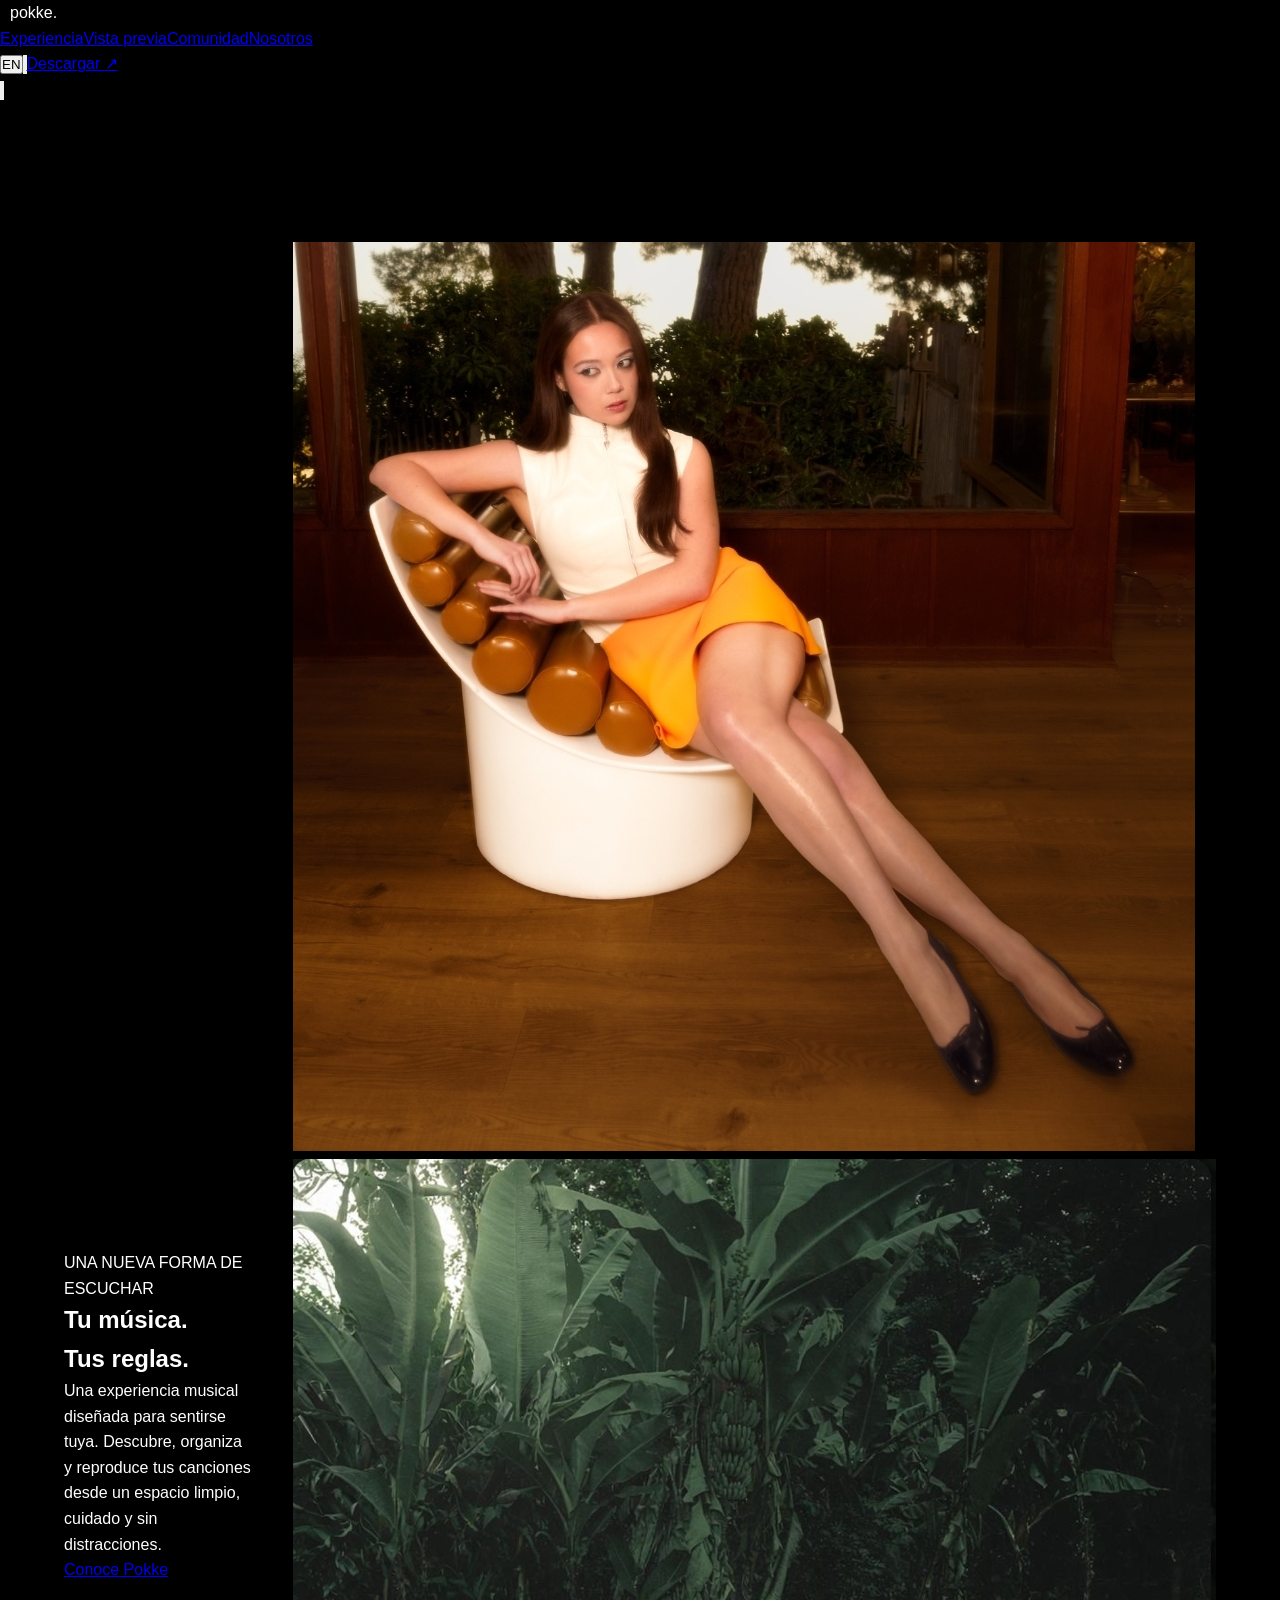
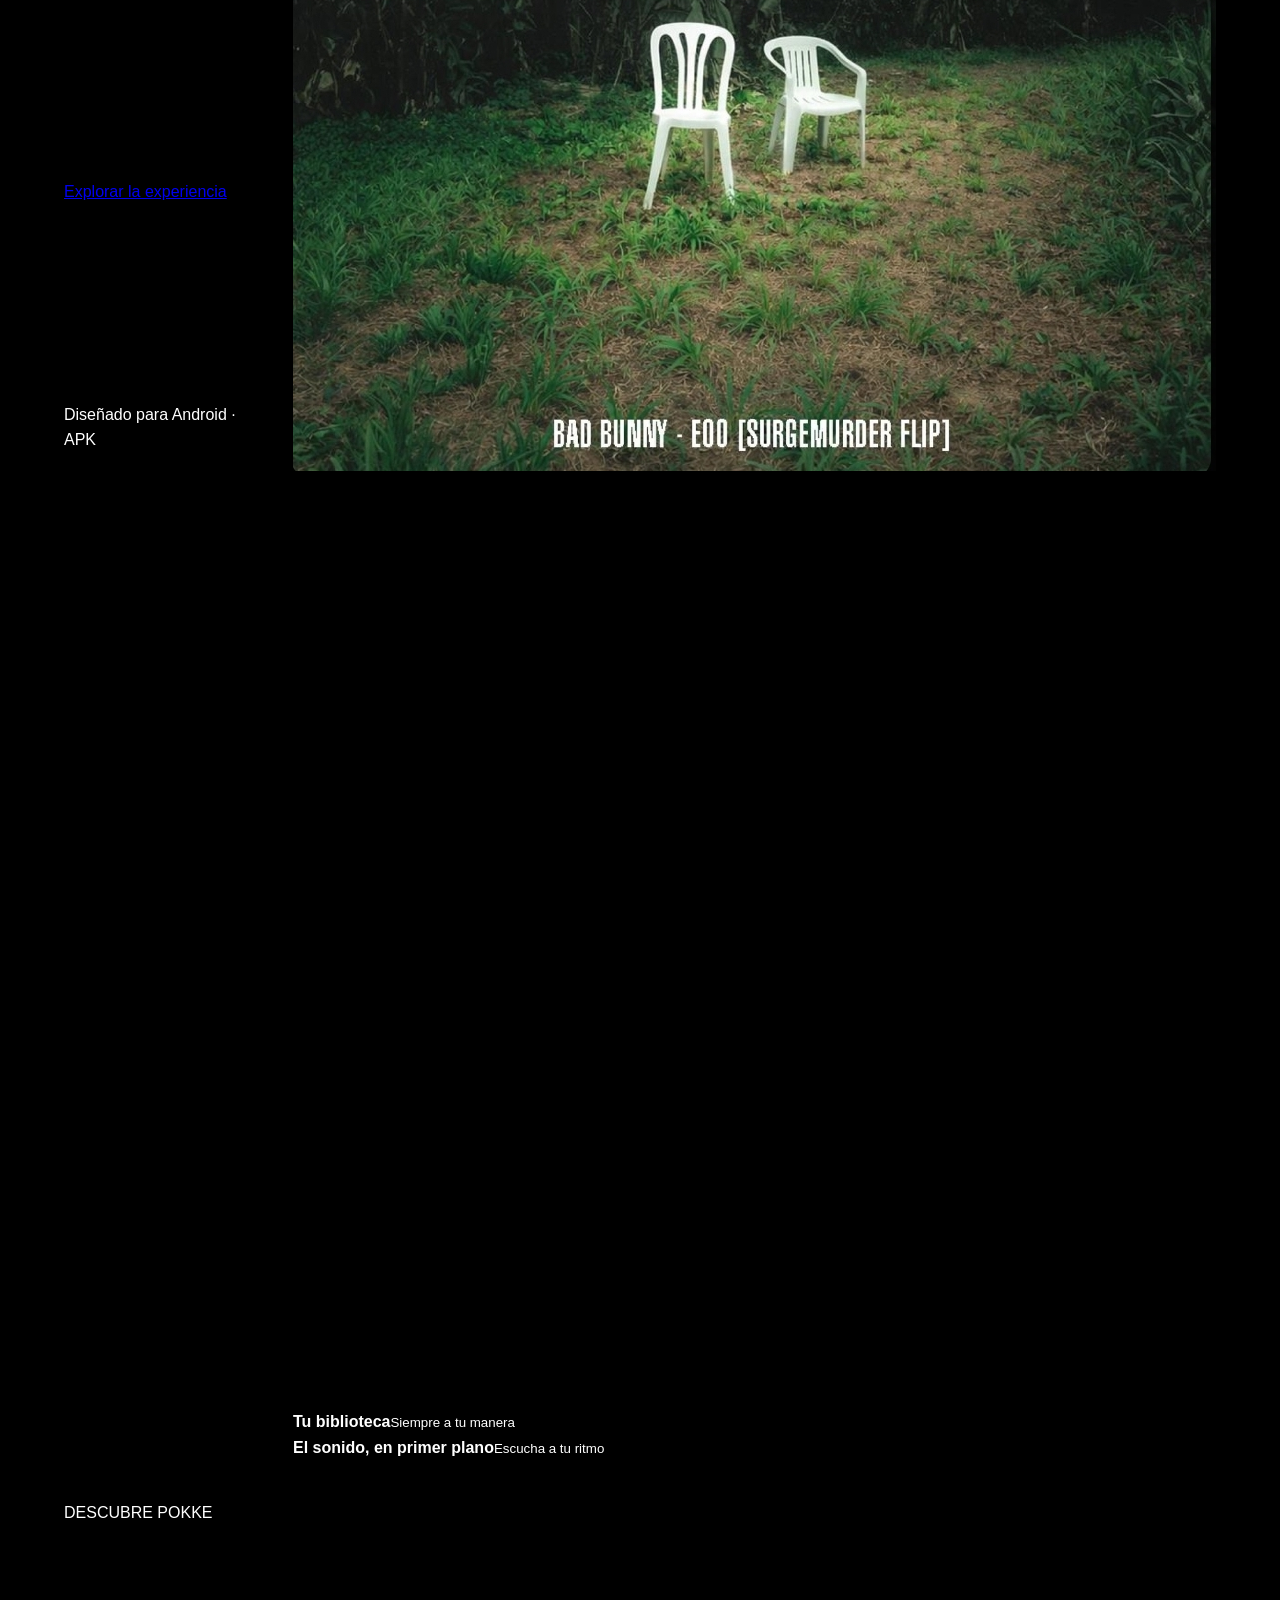
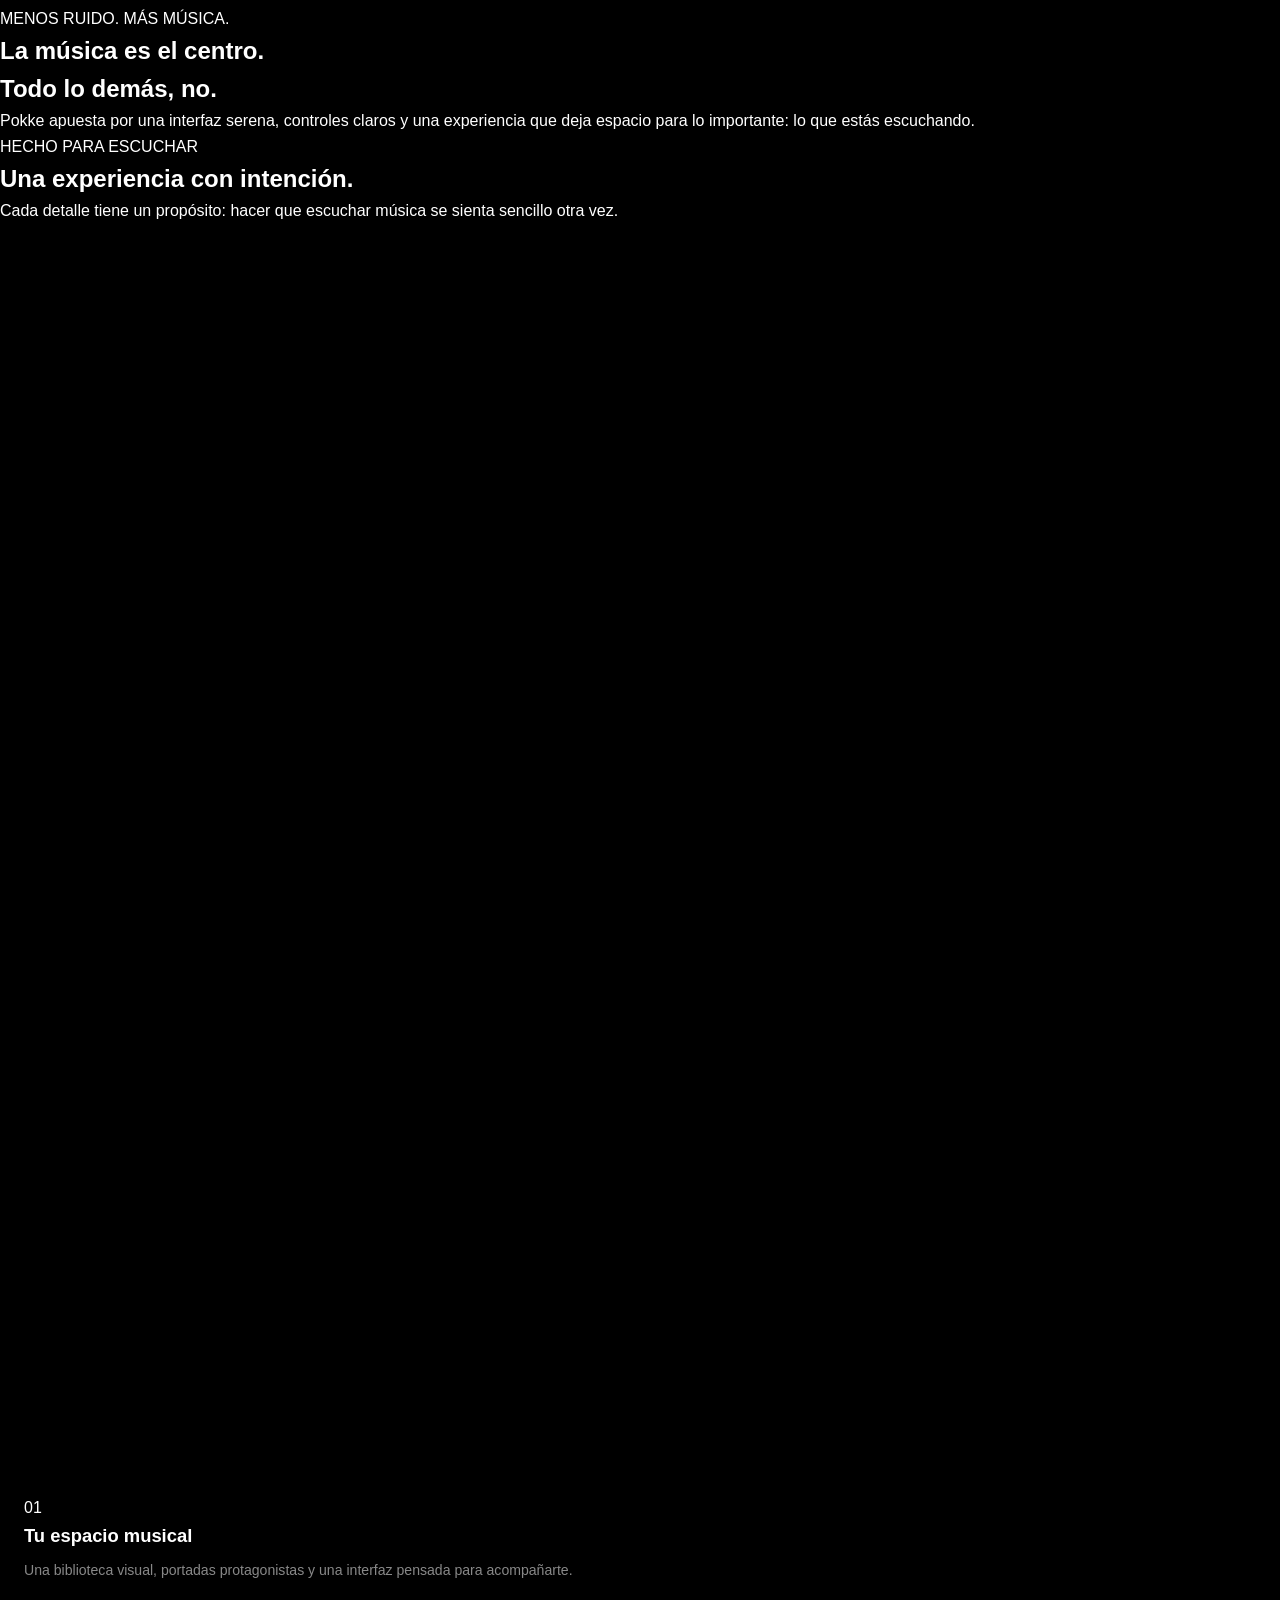
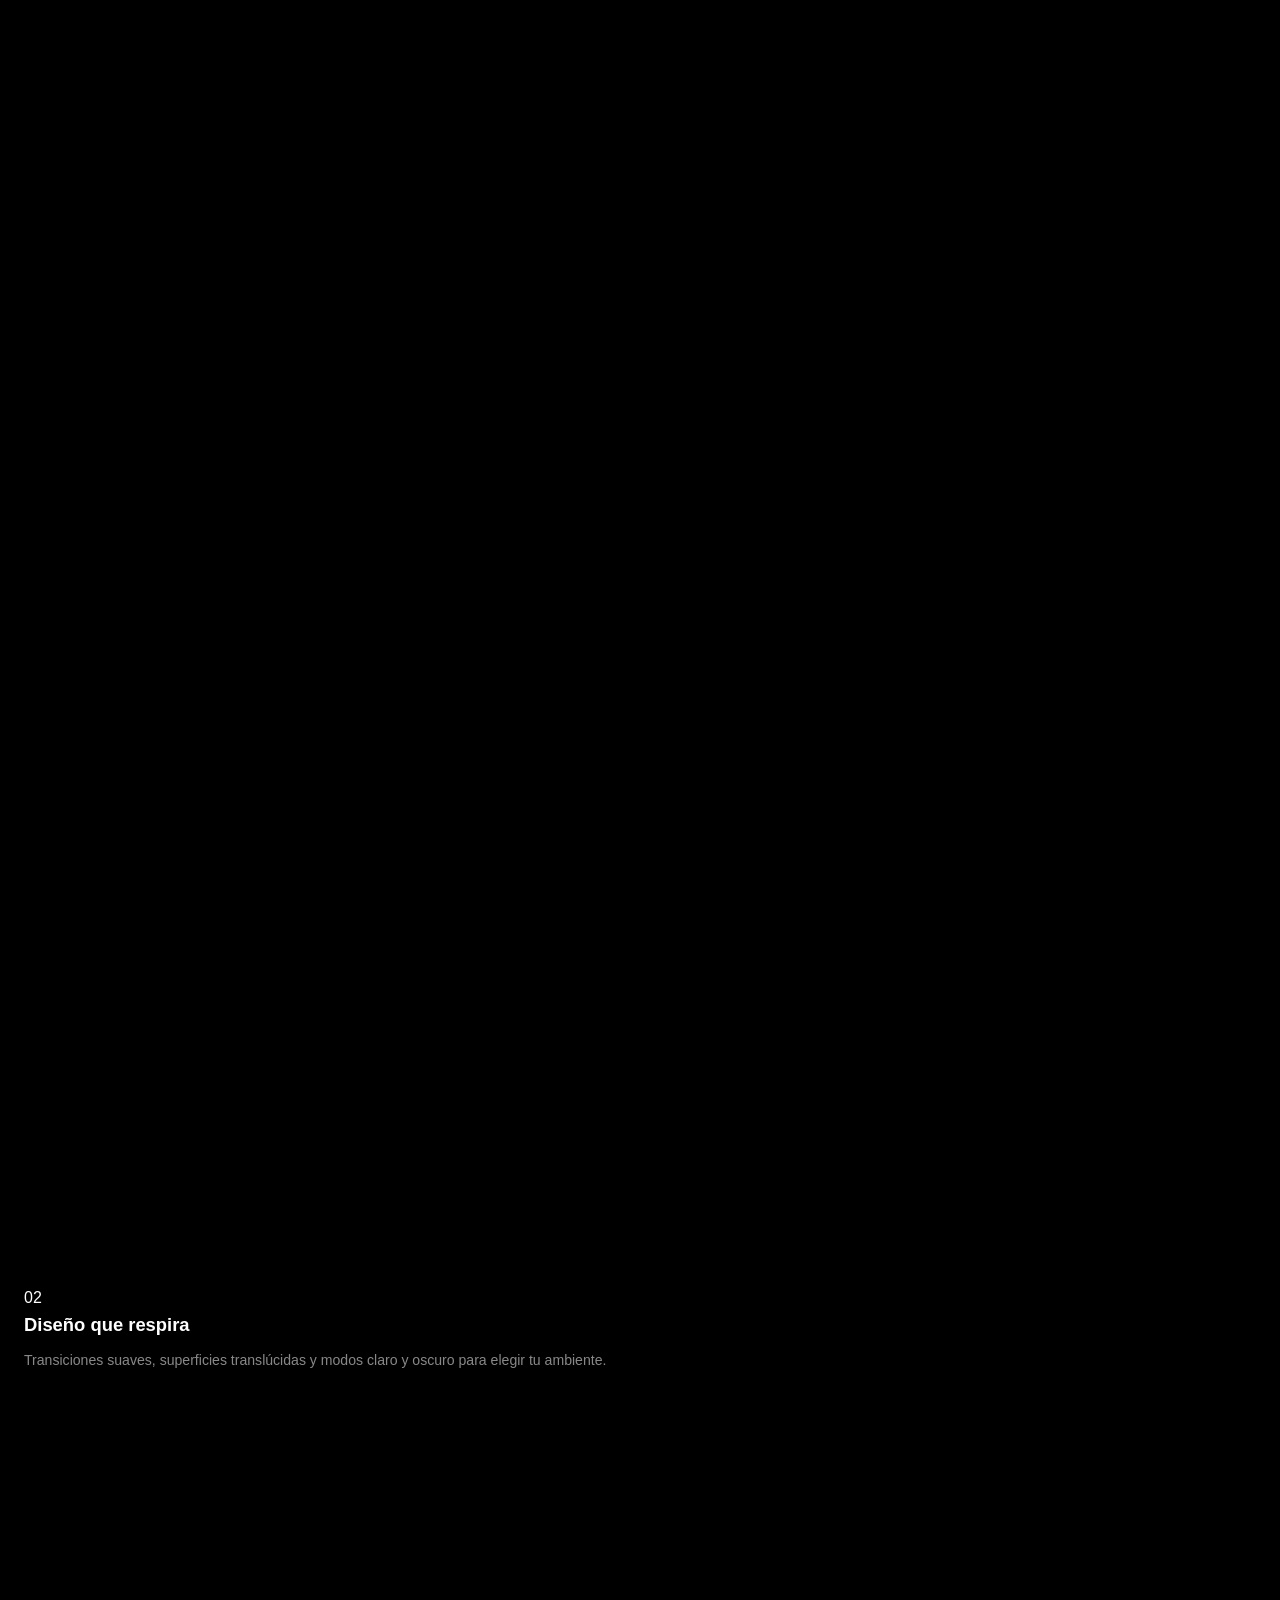
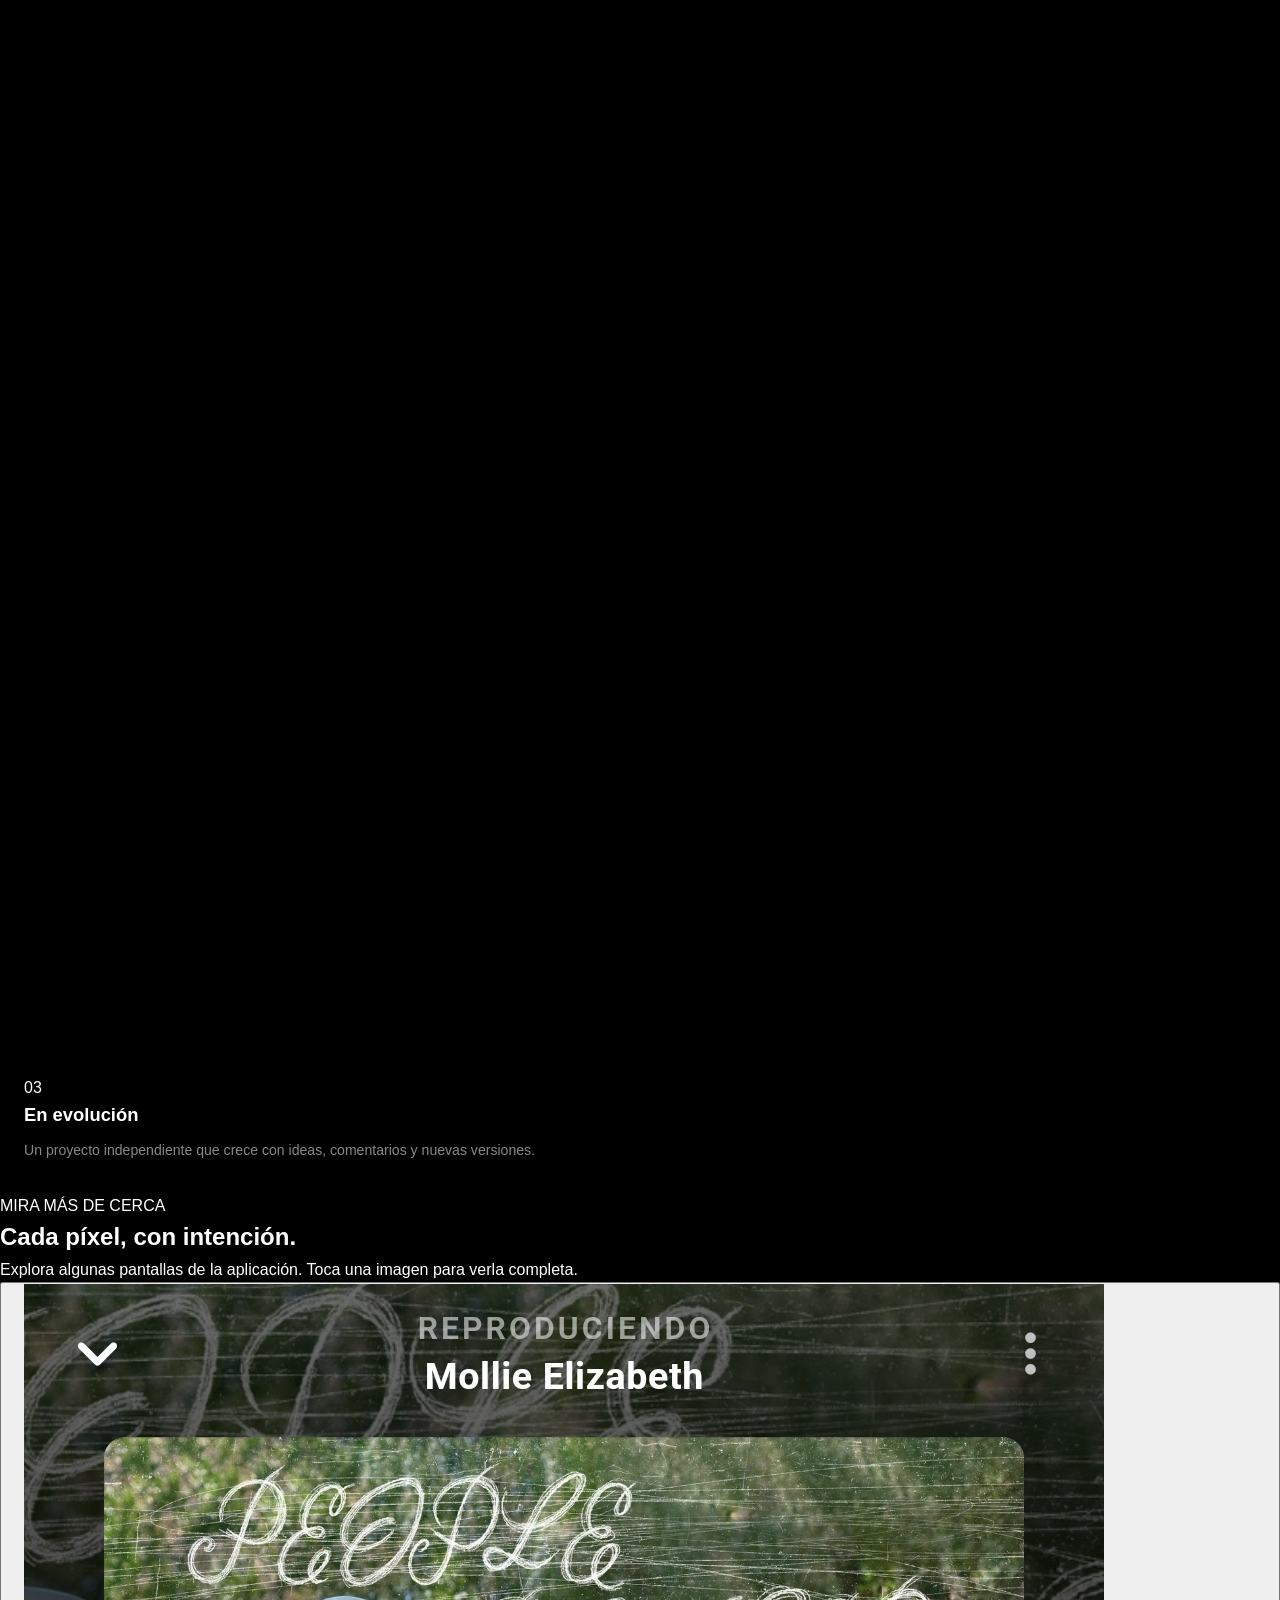
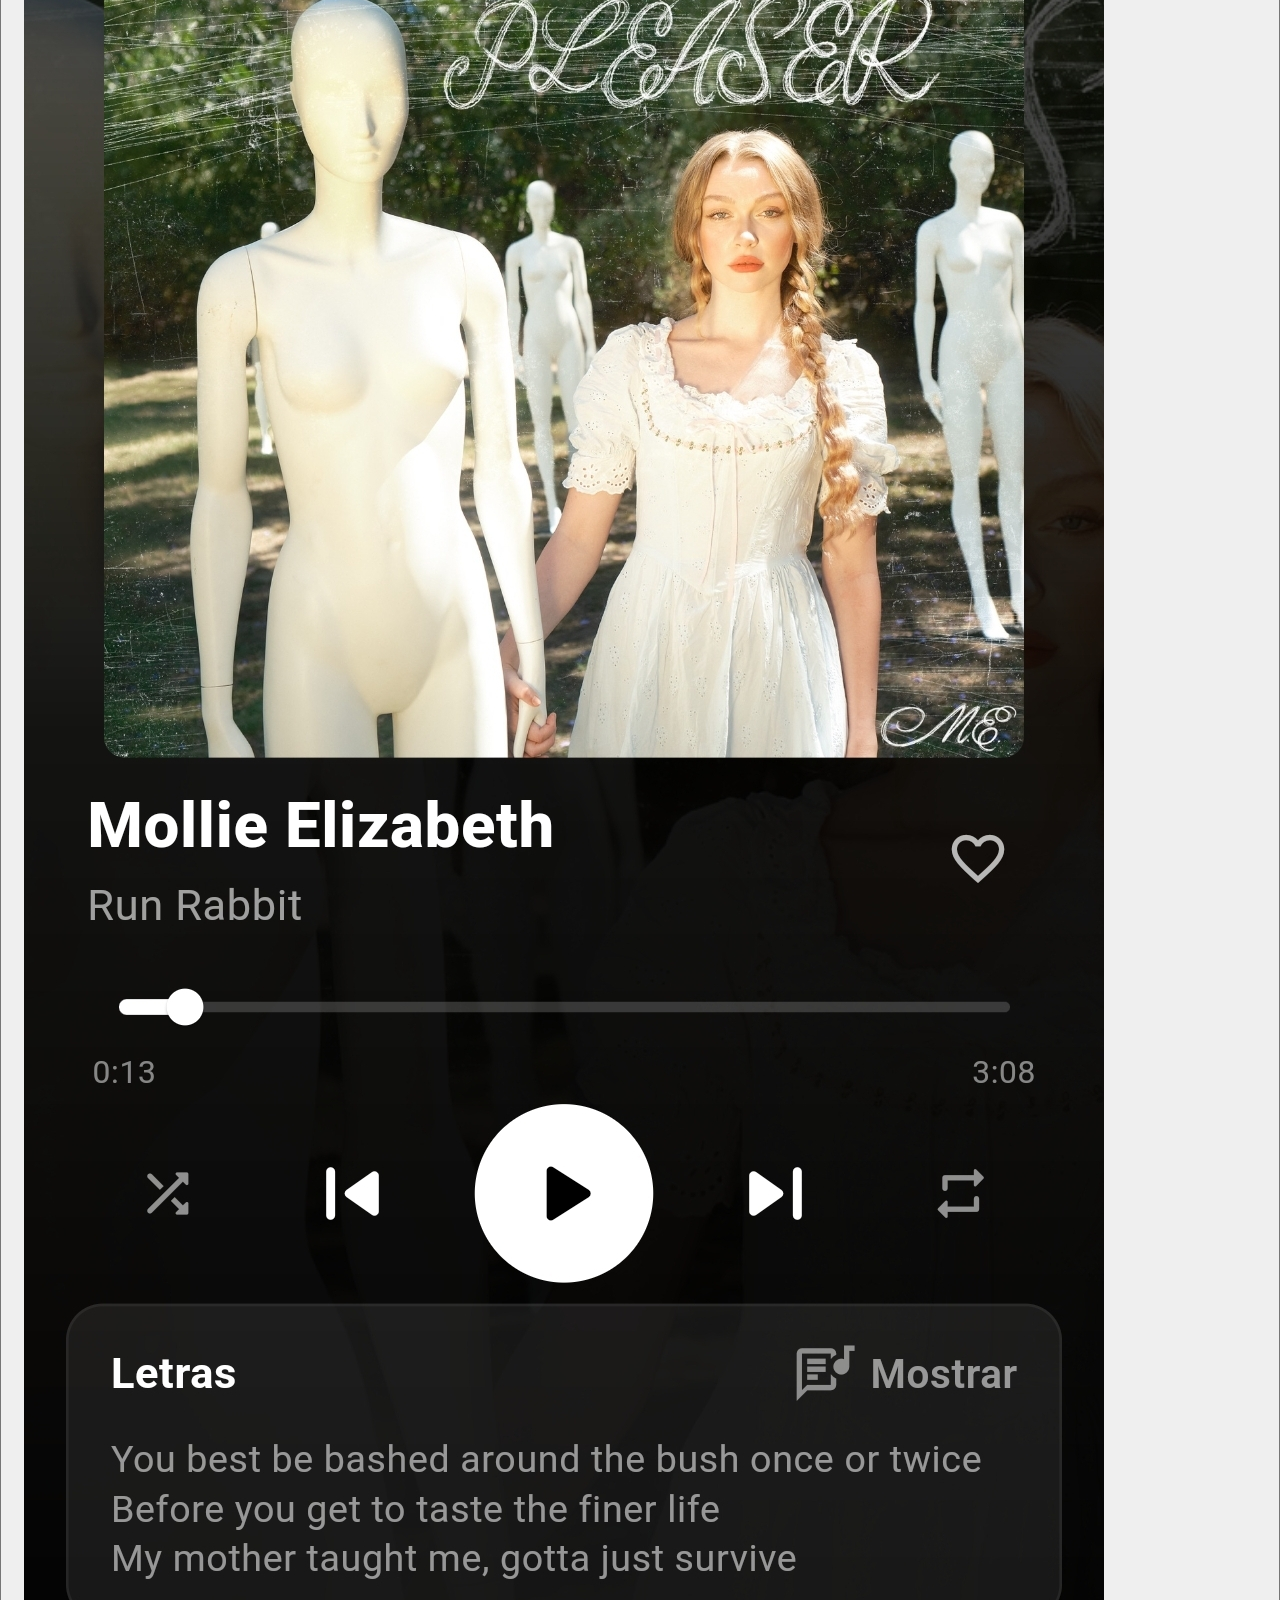
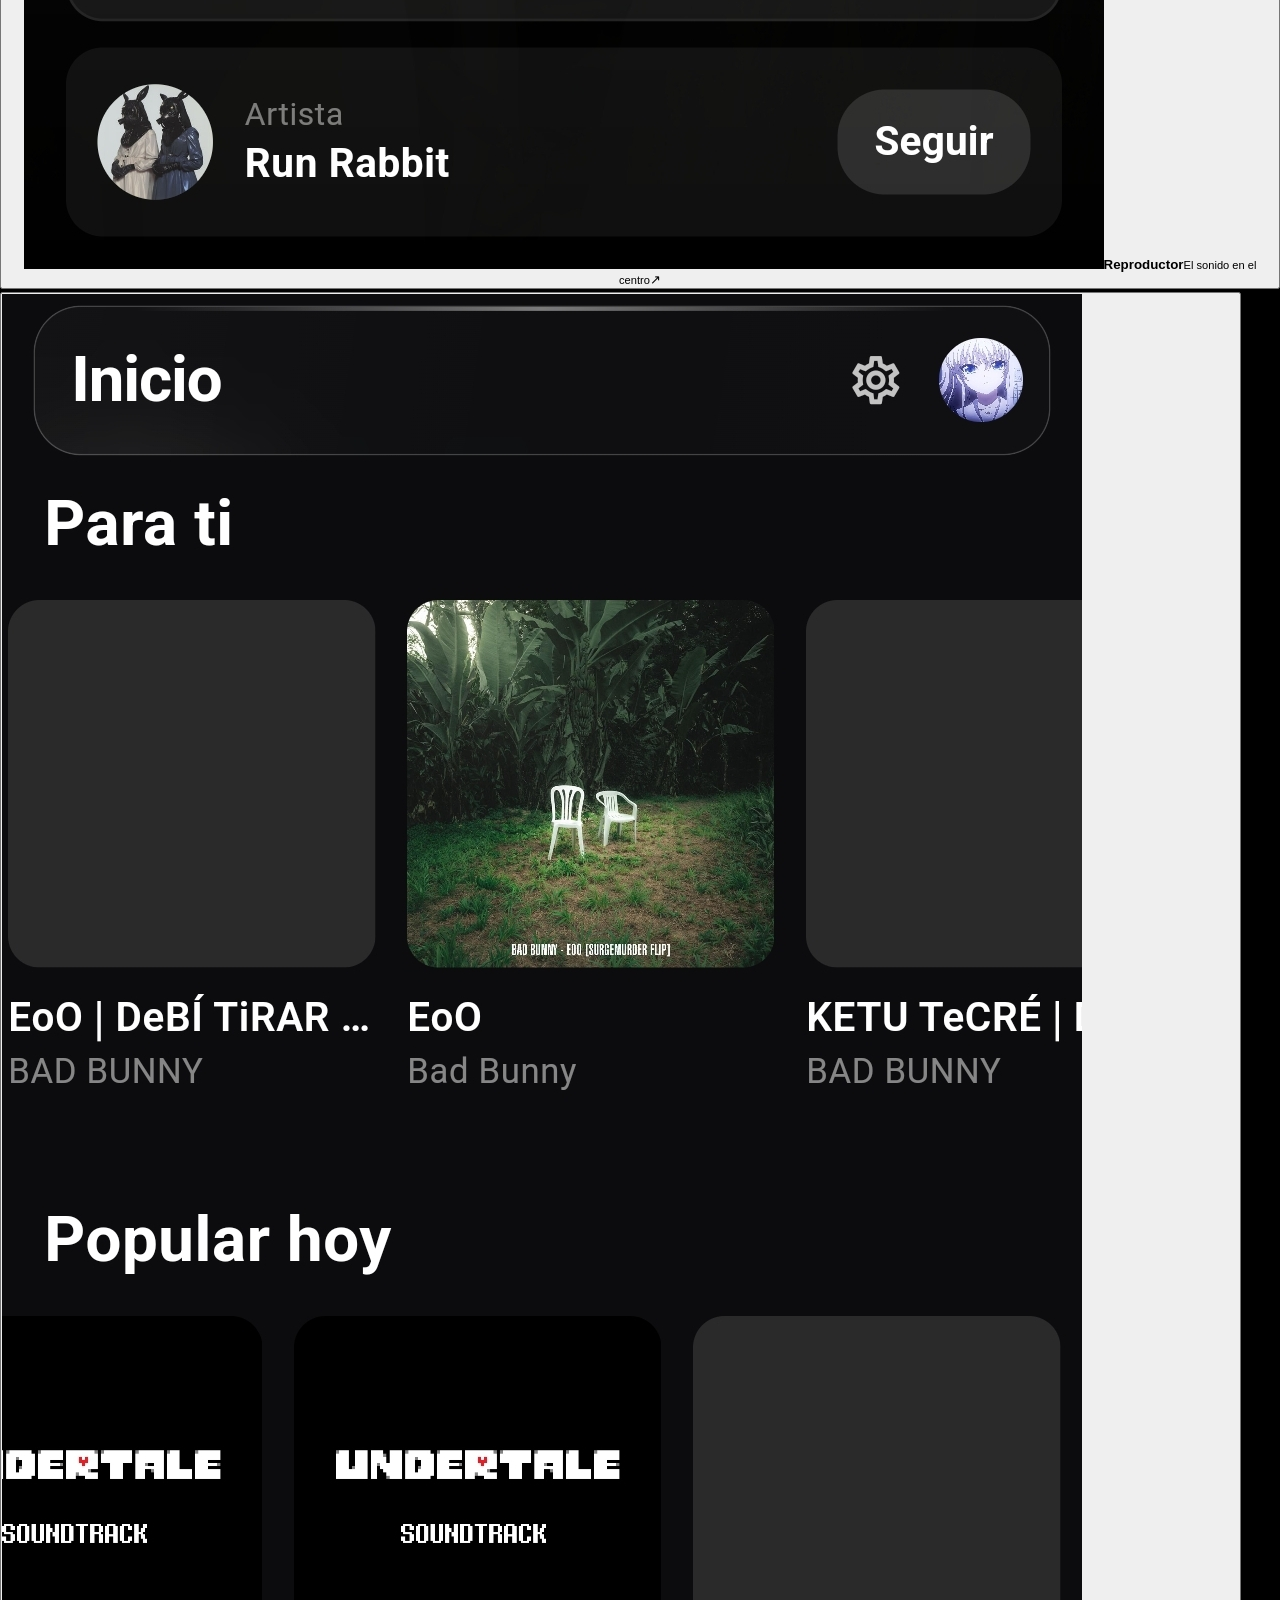
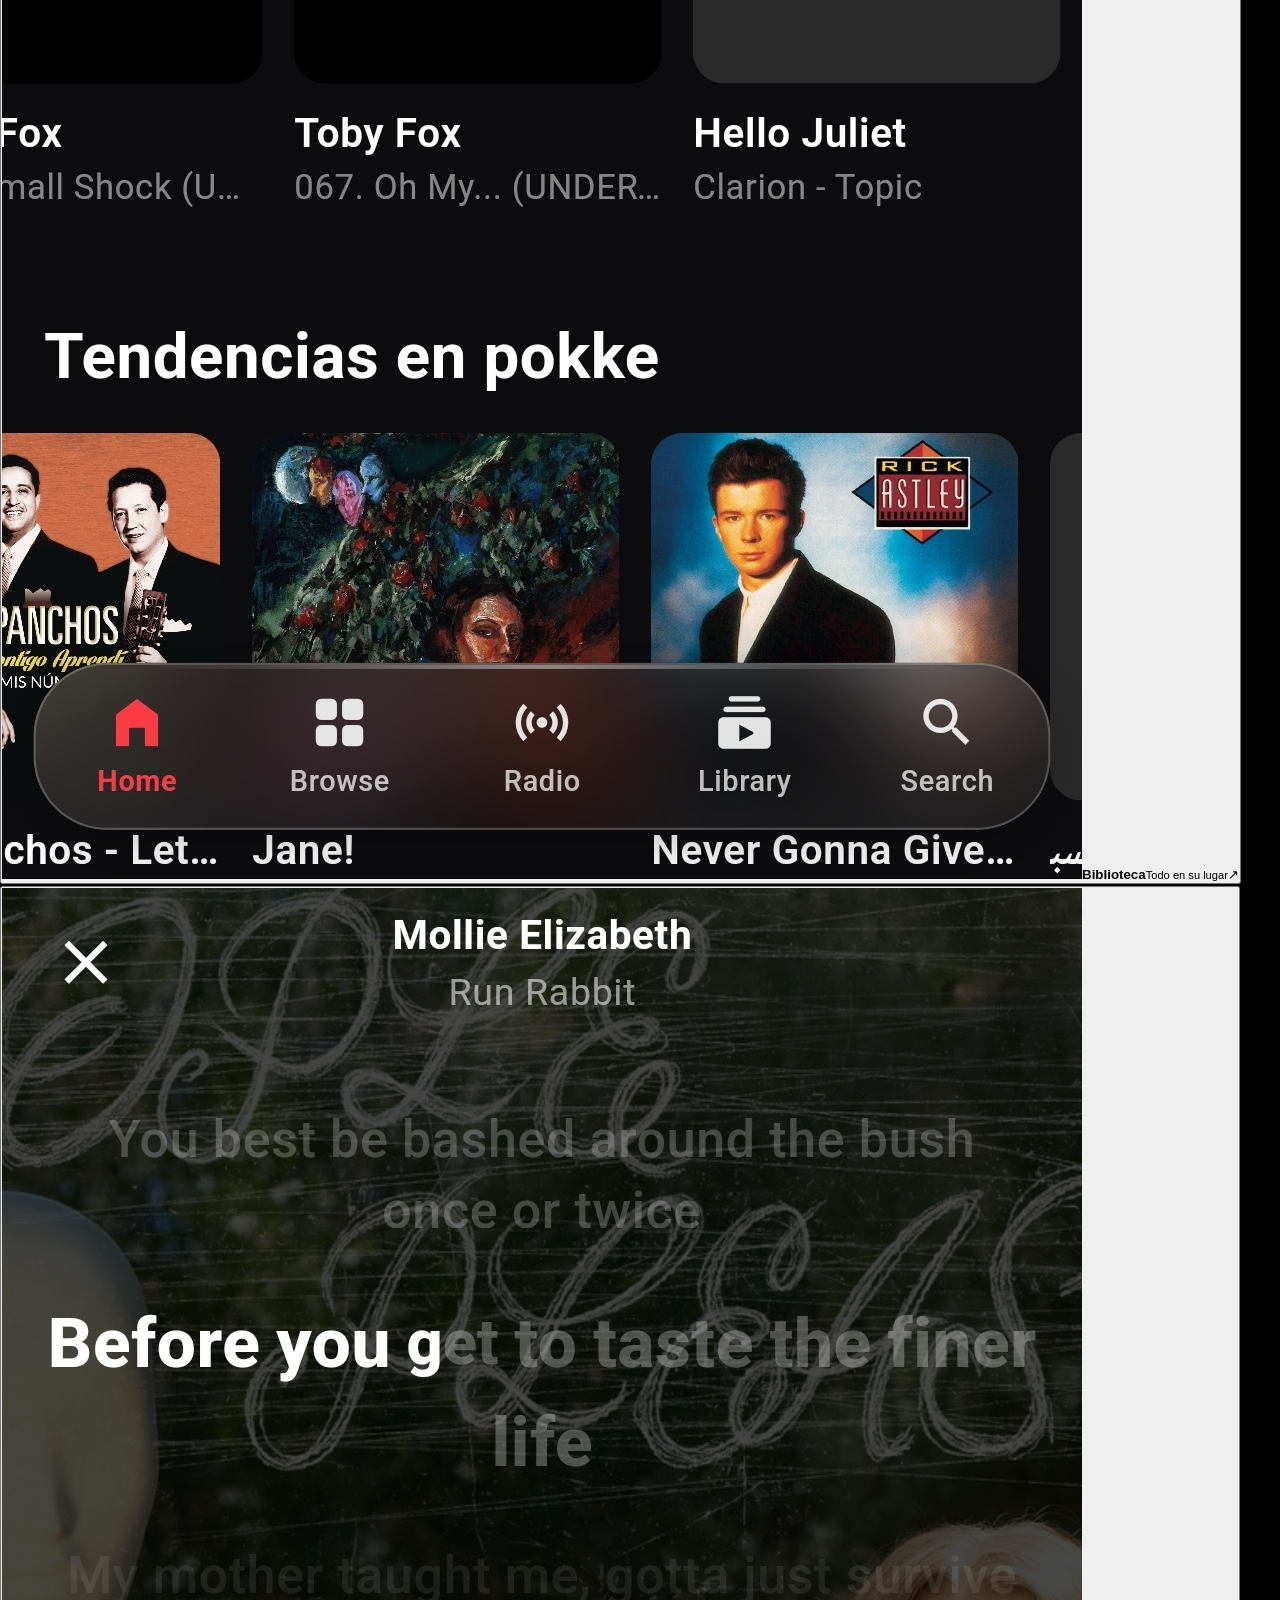
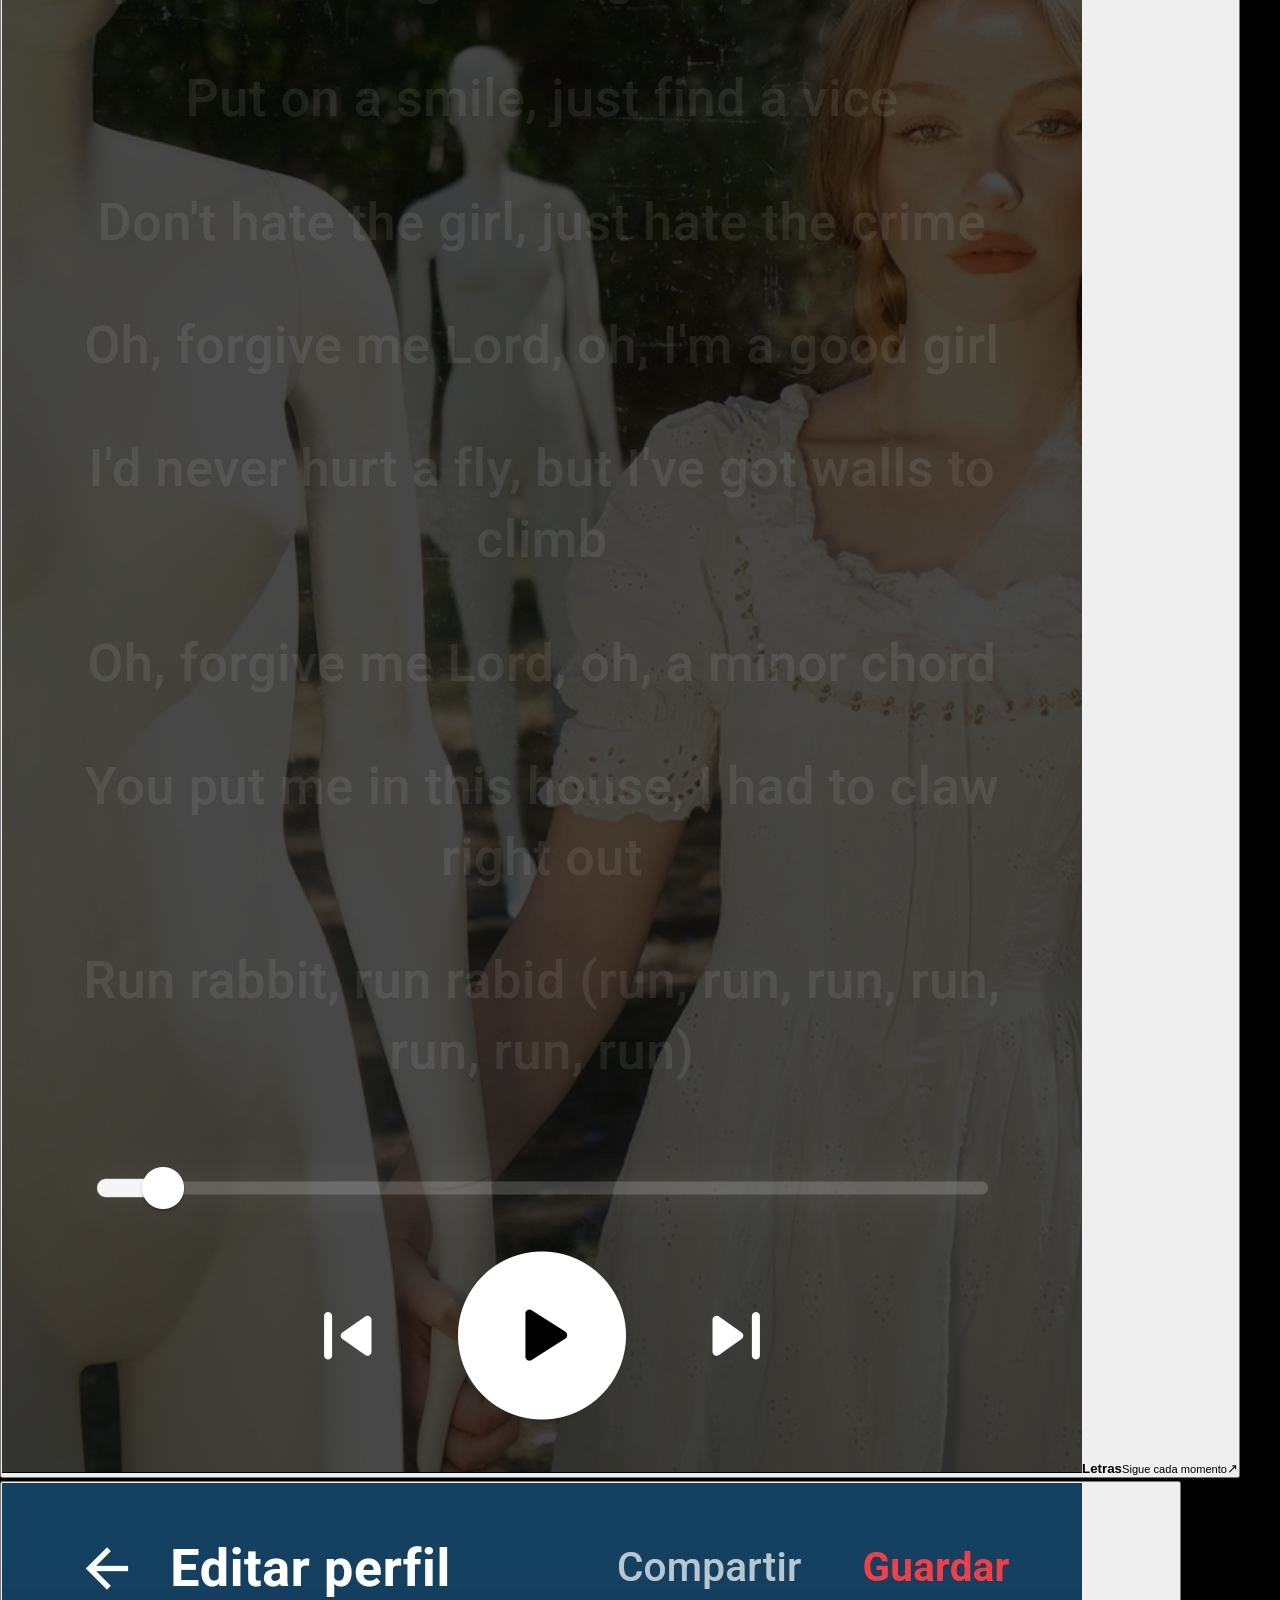
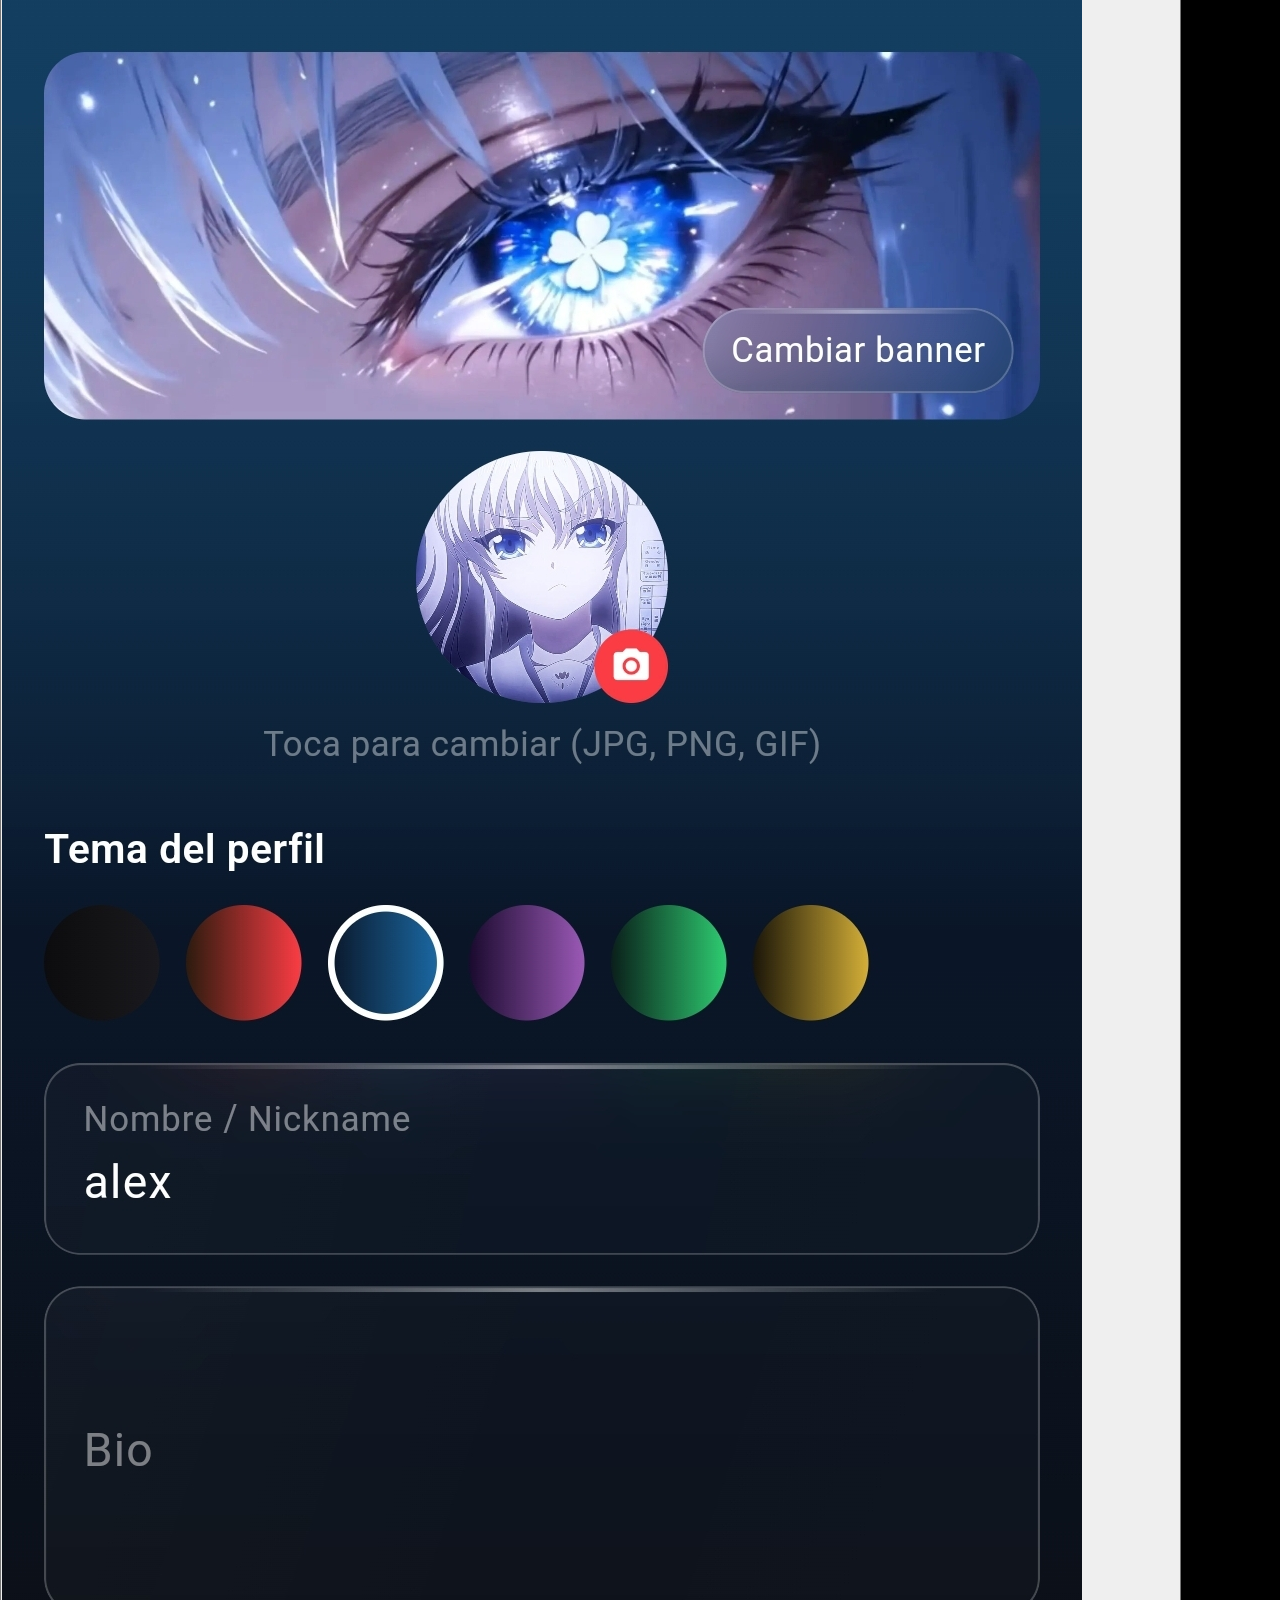
==== commit 37ae64eb: "Update index.html" ====
--- a/index.html
+++ b/index.html
@@ -1,241 +1,94 @@
 <!DOCTYPE html>
 <html lang="es">
 <head>
-    <meta charset="UTF-8">
-    <meta name="viewport" content="width=device-width, initial-scale=1.0, viewport-fit=cover">
-    <title>Pokke — Audio Experience</title>
-    <link rel="stylesheet" href="style.css">
-    <link rel="preconnect" href="https://fonts.googleapis.com">
-    <link rel="preconnect" href="https://fonts.gstatic.com" crossorigin>
-    <link href="https://fonts.googleapis.com/css2?family=Inter:wght@300;400;500;600;700&family=Space+Grotesk:wght@400;500;600;700&display=swap" rel="stylesheet">
+  <meta charset="UTF-8">
+  <meta name="viewport" content="width=device-width, initial-scale=1, viewport-fit=cover">
+  <meta name="theme-color" content="#f4f4f1">
+  <meta name="description" content="Pokke es una experiencia musical para descubrir, organizar y escuchar música desde Android.">
+  <title>Pokke — Tu música, a tu manera</title>
+  <link rel="icon" href="logo.svg" type="image/svg+xml">
+  <link rel="stylesheet" href="style.css">
+  <link rel="preconnect" href="https://fonts.googleapis.com">
+  <link rel="preconnect" href="https://fonts.gstatic.com" crossorigin>
+  <link href="https://fonts.googleapis.com/css2?family=DM+Sans:wght@400;500;600;700&family=Manrope:wght@400;500;600;700;800&display=swap" rel="stylesheet">
 </head>
 <body>
-
-    <!-- Navegacion Liquid Glass Profesional -->
-    <header class="navbar glass-panel">
-        <div class="nav-container">
-            <a href="#" class="brand">
-                <img src="logo.png" alt="Pokke Logo" class="brand-logo-img">
-                <span class="brand-title">POKKE</span>
-            </a>
-            <nav class="nav-menu">
-                <a href="#features" class="nav-link">Arquitectura</a>
-                <a href="#showcase" class="nav-link">Interfaz</a>
-                <a href="#player-demo" class="nav-link">Demostración</a>
-                <a href="#covers" class="nav-link">Covers</a>
-                <a href="#download" class="nav-link">Descargar</a>
-                <a href="#versions" class="nav-link">Versiones</a>
-            </nav>
-        </div>
-    </header>
-
-    <!-- Hero Section con Motion Graphics -->
-    <section class="hero">
-        <div class="hero-content">
-            <div class="badge-pill animate-fade-in">
-                <span class="pulse-dot"></span>
-                <span>ALPHA 0.0.1 — RELEASE ACTIVE</span>
-            </div>
-            <h1 class="hero-title animate-fade-in delay-1">
-                Musica en su estado <span class="highlight-text">mas puro.</span>
-            </h1>
-            <p class="hero-subtitle animate-fade-in delay-2">
-                Reproduccion continua sin anuncios, almacenamiento offline local, personalizacion avanzada de perfil, sincronizacion directa desde Spotify y visualizacion de letras sincronizadas con alta precision.
-            </p>
-            
-            <div class="hero-actions animate-fade-in delay-3">
-                <a href="#download" class="btn btn-primary">Descargar APK</a>
-                <a href="https://lunethosdev-eng.github.io/Moshii/#/firstpage" class="btn btn-glass" target="_blank">Abrir Web App</a>
-            </div>
-        </div>
-
-        <div class="hero-media animate-float">
-            <div class="vinyl-glass-container">
-                <img src="vinyl.jpg" alt="Pokke Vinyl Art" class="vinyl-real-img spin-slow">
-                <div class="vinyl-center-pin"></div>
-            </div>
-        </div>
+  <div class="ambient ambient-one" aria-hidden="true"></div><div class="ambient ambient-two" aria-hidden="true"></div>
+  <header class="nav-shell glass">
+    <a class="brand" href="#top" aria-label="Pokke, inicio"><img src="logo.svg" alt="" class="brand-mark"><span>pokke<span class="brand-period">.</span></span></a>
+    <nav class="nav-links" aria-label="Main navigation">
+      <a href="#experience" data-i18n="navExperience">Experiencia</a><a href="#preview" data-i18n="navPreview">Vista previa</a><a href="#community" data-i18n="navCommunity">Comunidad</a><a href="#about" data-i18n="navAbout">Nosotros</a>
+    </nav>
+    <div class="nav-actions"><button class="text-button" id="language-toggle" type="button" aria-label="Change language">EN</button><button class="theme-toggle" id="theme-toggle" type="button" aria-label="Cambiar tema"><svg viewBox="0 0 24 24" aria-hidden="true"><path d="M12 3v2m0 14v2M3 12h2m14 0h2M5.64 5.64l1.42 1.42m9.88 9.88 1.42 1.42m0-12.72-1.42 1.42m-9.88 9.88-1.42 1.42M16 12a4 4 0 1 1-8 0 4 4 0 0 1 8 0Z"/></svg></button><a class="nav-cta" href="#download" data-i18n="navDownload">Descargar <span aria-hidden="true">↗</span></a></div>
+    <button class="mobile-menu" id="mobile-menu" type="button" aria-label="Abrir menú"><svg viewBox="0 0 24 24" aria-hidden="true"><path d="M4 7h16M4 12h16M4 17h16"/></svg></button>
+  </header>
+  <main id="top">
+    <section class="hero section-wrap">
+      <div class="hero-copy">
+        <div class="eyebrow reveal"><span class="status-dot"></span><span data-i18n="eyebrow">UNA NUEVA FORMA DE ESCUCHAR</span></div>
+        <h1 class="reveal delay-1" data-i18n-html="heroTitle">Tu música.<br><span class="muted-heading">Tus reglas.</span></h1>
+        <p class="hero-lede reveal delay-2" data-i18n="heroBody">Una experiencia musical diseñada para sentirse tuya. Descubre, organiza y reproduce tus canciones desde un espacio limpio, cuidado y sin distracciones.</p>
+        <div class="hero-buttons reveal delay-3"><a class="button button-dark" href="#download"><span data-i18n="getApp">Conoce Pokke</span><svg viewBox="0 0 24 24" aria-hidden="true"><path d="M5 12h14m-6-6 6 6-6 6"/></svg></a><a class="button button-light" href="#preview" data-i18n="explore">Explorar la experiencia</a></div>
+        <div class="hero-footnote reveal delay-3"><svg viewBox="0 0 24 24" aria-hidden="true"><rect x="6" y="3" width="12" height="18" rx="2"/><path d="M10 17h4"/></svg><span data-i18n="androidNote">Diseñado para Android · APK</span></div>
+      </div>
+      <div class="hero-art reveal delay-2">
+        <div class="orbit orbit-a"></div><div class="orbit orbit-b"></div>
+        <div class="art-card art-back"><img src="assets/music/covers/cover3.jpg" alt="Carátula musical" loading="eager"></div>
+        <div class="art-card art-front"><img src="assets/music/covers/cover1.jpg" alt="Carátula musical" loading="eager"><div class="art-gloss"></div></div>
+        <div class="floating-note note-top"><span class="note-icon"><svg viewBox="0 0 24 24" aria-hidden="true"><path d="M9 18V5l12-2v13"/><circle cx="6" cy="18" r="3"/><circle cx="18" cy="16" r="3"/></svg></span><span><b data-i18n="yourLibrary">Tu biblioteca</b><small data-i18n="alwaysYours">Siempre a tu manera</small></span></div>
+        <div class="floating-note note-bottom"><span class="waveform"><i></i><i></i><i></i><i></i><i></i><i></i><i></i></span><span><b data-i18n="soundOn">El sonido, en primer plano</b><small data-i18n="listenYourWay">Escucha a tu ritmo</small></span></div>
+      </div>
+      <div class="hero-scroll"><span></span><span data-i18n="scroll">DESCUBRE POKKE</span></div>
     </section>
 
-    <!-- Especificaciones Section -->
-    <section id="features" class="features-section">
-        <div class="section-header animate-on-scroll">
-            <span class="section-tag">ESPECIFICACIONES</span>
-            <h2>Ingenieria de Audio</h2>
-            <p>Construido para ofrecer rendimiento fluido, optimizacion absoluta de recursos y privacidad estricta.</p>
-        </div>
-
-        <div class="features-grid">
-            <div class="glass-card feature-card animate-on-scroll">
-                <span class="card-number">01</span>
-                <h3>Cero Anuncios</h3>
-                <p>Experiencia de escucha completamente limpia, sin interrupciones comerciales, banners molestos ni telemetria invasiva.</p>
-            </div>
-            <div class="glass-card feature-card animate-on-scroll delay-1">
-                <span class="card-number">02</span>
-                <h3>Modo Offline</h3>
-                <p>Descarga pistas, discos completos y colecciones directamente al almacenamiento interno de tu dispositivo para reproducir sin conexion.</p>
-            </div>
-            <div class="glass-card feature-card animate-on-scroll delay-2">
-                <span class="card-number">03</span>
-                <h3>Sync de Spotify</h3>
-                <p>Importa tus listas de reproduccion historicas y biblioteca guardada de forma automatica mediante un flujo seguro y rapido.</p>
-            </div>
-            <div class="glass-card feature-card animate-on-scroll delay-3">
-                <span class="card-number">04</span>
-                <h3>Perfil Personalizable</h3>
-                <p>Adapta la interfaz visual de tu espacio personal, avatares y preferencias esteticas con total libertad de diseno.</p>
-            </div>
-        </div>
+    <section class="statement section-wrap reveal" id="experience">
+      <p class="section-kicker" data-i18n="statementKicker">MENOS RUIDO. MÁS MÚSICA.</p>
+      <h2 data-i18n-html="statementTitle">La música es el centro.<br><span class="serif">Todo lo demás, no.</span></h2>
+      <p class="statement-copy" data-i18n="statementBody">Pokke apuesta por una interfaz serena, controles claros y una experiencia que deja espacio para lo importante: lo que estás escuchando.</p>
     </section>
 
-    <!-- Interfaz y Capturas de Pantalla (Assets) -->
-    <section id="showcase" class="showcase-section">
-        <div class="section-header animate-on-scroll">
-            <span class="section-tag">MOTION INTERFACE</span>
-            <h2>Diseno en Funcion de la Experiencia</h2>
-            <p>Explora los modulos principales de la aplicacion en tiempo real.</p>
-        </div>
-
-        <div class="showcase-grid">
-            <div class="glass-card showcase-card animate-on-scroll">
-                <div class="showcase-img-wrapper">
-                    <img src="assets/player.png" alt="Pokke Music Player" class="showcase-img" onerror="this.src='logo.png'">
-                </div>
-                <div class="showcase-info">
-                    <h3>Player Engine</h3>
-                    <p>Controles de reproduccion minimalistas con alta fidelidad y transiciones fluidas.</p>
-                </div>
-            </div>
-
-            <div class="glass-card showcase-card animate-on-scroll delay-1">
-                <div class="showcase-img-wrapper">
-                    <img src="assets/profile.png" alt="Pokke Profile" class="showcase-img" onerror="this.src='logo.png'">
-                </div>
-                <div class="showcase-info">
-                    <h3>Custom Profile & Auth</h3>
-                    <p>Espacio personalizable para configurar avatares, autencicacion de usuario y estadisticas.</p>
-                </div>
-            </div>
-
-            <div class="glass-card showcase-card animate-on-scroll delay-2">
-                <div class="showcase-img-wrapper">
-                    <img src="assets/music.png" alt="Pokke Music Library" class="showcase-img" onerror="this.src='logo.png'">
-                </div>
-                <div class="showcase-info">
-                    <h3>Library Sync</h3>
-                    <p>Gestion avanzada de carpetas locales e importacion directa de Spotify.</p>
-                </div>
-            </div>
-
-            <div class="glass-card showcase-card animate-on-scroll delay-3">
-                <div class="showcase-img-wrapper">
-                    <img src="assets/lyrics.png" alt="Pokke Lyrics Engine" class="showcase-img" onerror="this.src='logo.png'">
-                </div>
-                <div class="showcase-info">
-                    <h3>Live Lyrics Sync</h3>
-                    <p>Visualizacion de letras en tiempo real integradas con motion graphics de alta respuesta.</p>
-                </div>
-            </div>
-        </div>
+    <section class="features section-wrap">
+      <div class="section-heading reveal"><div><p class="section-kicker" data-i18n="featuresKicker">HECHO PARA ESCUCHAR</p><h2 data-i18n="featuresTitle">Una experiencia con intención.</h2></div><p data-i18n="featuresIntro">Cada detalle tiene un propósito: hacer que escuchar música se sienta sencillo otra vez.</p></div>
+      <div class="feature-grid">
+        <article class="feature-card glass reveal"><div class="feature-icon"><svg viewBox="0 0 24 24" aria-hidden="true"><path d="M4 7.5 12 3l8 4.5v9L12 21l-8-4.5z"/><path d="m4.5 7.7 7.5 4.4 7.5-4.4M12 12v9"/></svg></div><span class="feature-index">01</span><h3 data-i18n="featureOneTitle">Tu espacio musical</h3><p data-i18n="featureOneBody">Una biblioteca visual, portadas protagonistas y una interfaz pensada para acompañarte.</p></article>
+        <article class="feature-card glass reveal delay-1"><div class="feature-icon"><svg viewBox="0 0 24 24" aria-hidden="true"><path d="M12 3v18M3 12h18M5.6 5.6l12.8 12.8M18.4 5.6 5.6 18.4"/></svg></div><span class="feature-index">02</span><h3 data-i18n="featureTwoTitle">Diseño que respira</h3><p data-i18n="featureTwoBody">Transiciones suaves, superficies translúcidas y modos claro y oscuro para elegir tu ambiente.</p></article>
+        <article class="feature-card glass reveal delay-2"><div class="feature-icon"><svg viewBox="0 0 24 24" aria-hidden="true"><path d="M4 12a8 8 0 0 1 16 0v5a2 2 0 0 1-2 2h-2v-6h4M4 13h4v6H6a2 2 0 0 1-2-2z"/></svg></div><span class="feature-index">03</span><h3 data-i18n="featureThreeTitle">En evolución</h3><p data-i18n="featureThreeBody">Un proyecto independiente que crece con ideas, comentarios y nuevas versiones.</p></article>
+      </div>
     </section>
 
-    <!-- Demostracion Interactiva de Reproductor de Musica -->
-    <section id="player-demo" class="player-demo-section">
-        <div class="section-header animate-on-scroll">
-            <span class="section-tag">AUDIO DEMO</span>
-            <h2>Reproductor Integrado</h2>
-            <p>Escucha algunas de nuestras muestras musicales de ejemplo cargadas directamente desde Pokke.</p>
-        </div>
-
-        <div class="glass-card web-player-box animate-on-scroll">
-            <div class="player-track-details">
-                <img src="assets/music/covers/cover1.jpg" alt="Cover Actual" id="current-cover" class="player-cover-art" onerror="this.src='logo.png'">
-                <div class="player-text">
-                    <h3 id="current-title">Cargando Cancion 01</h3>
-                    <p id="current-artist">Pokke Official Demo</p>
-                </div>
-            </div>
-
-            <div class="player-controls">
-                <audio id="audio-element" src="assets/music/track1.mp3"></audio>
-                <div class="progress-bar-container" id="progress-container">
-                    <div class="progress-bar" id="progress-bar"></div>
-                </div>
-                <div class="time-stamps">
-                    <span id="time-current">0:00</span>
-                    <span id="time-duration">0:00</span>
-                </div>
-                <div class="control-buttons">
-                    <button class="btn-control" id="btn-prev">ANTERIOR</button>
-                    <button class="btn-control btn-play" id="btn-play">PLAY</button>
-                    <button class="btn-control" id="btn-next">SIGUIENTE</button>
-                </div>
-            </div>
-        </div>
+    <section class="preview-section section-wrap" id="preview">
+      <div class="section-heading reveal"><div><p class="section-kicker" data-i18n="previewKicker">MIRA MÁS DE CERCA</p><h2 data-i18n="previewTitle">Cada píxel, con intención.</h2></div><p data-i18n="previewIntro">Explora algunas pantallas de la aplicación. Toca una imagen para verla completa.</p></div>
+      <div class="screens-grid">
+        <button class="screen-card screen-large reveal" data-full-image="assets/player.png" data-image-title="Pokke Player"><span class="screen-image"><img src="assets/player.png" alt="Pantalla del reproductor Pokke" loading="lazy"></span><span class="screen-caption"><span><b data-i18n="screenPlayer">Reproductor</b><small data-i18n="screenPlayerSub">El sonido en el centro</small></span><span class="screen-arrow">↗</span></span></button>
+        <button class="screen-card reveal delay-1" data-full-image="assets/music.png" data-image-title="Pokke Library"><span class="screen-image"><img src="assets/music.png" alt="Pantalla de biblioteca musical Pokke" loading="lazy"></span><span class="screen-caption"><span><b data-i18n="screenLibrary">Biblioteca</b><small data-i18n="screenLibrarySub">Todo en su lugar</small></span><span class="screen-arrow">↗</span></span></button>
+        <button class="screen-card reveal delay-2" data-full-image="assets/lyrics.png" data-image-title="Pokke Lyrics"><span class="screen-image"><img src="assets/lyrics.png" alt="Pantalla de letras Pokke" loading="lazy"></span><span class="screen-caption"><span><b data-i18n="screenLyrics">Letras</b><small data-i18n="screenLyricsSub">Sigue cada momento</small></span><span class="screen-arrow">↗</span></span></button>
+        <button class="screen-card reveal delay-1" data-full-image="assets/profile.png" data-image-title="Pokke Profile"><span class="screen-image"><img src="assets/profile.png" alt="Pantalla de perfil Pokke" loading="lazy"></span><span class="screen-caption"><span><b data-i18n="screenProfile">Perfil</b><small data-i18n="screenProfileSub">Hazlo tuyo</small></span><span class="screen-arrow">↗</span></span></button>
+      </div>
     </section>
 
-    <!-- Galeria de Covers Animada (Motion Graphic Showcase) -->
-    <section id="covers" class="covers-section">
-        <div class="section-header animate-on-scroll">
-            <span class="section-tag">ART GALLERY</span>
-            <h2>Covers y Arte Visual</h2>
-            <p>Disenos de caratulas integrados en la aplicacion.</p>
-        </div>
-
-        <div class="covers-motion-wrapper animate-on-scroll">
-            <div class="covers-motion-track">
-                <div class="cover-item"><img src="assets/music/covers/cover1.jpg" alt="Cover 1" onerror="this.src='logo.png'"></div>
-                <div class="cover-item"><img src="assets/music/covers/cover2.jpg" alt="Cover 2" onerror="this.src='logo.png'"></div>
-                <div class="cover-item"><img src="assets/music/covers/cover3.jpg" alt="Cover 3" onerror="this.src='logo.png'"></div>
-                <div class="cover-item"><img src="assets/music/covers/cover4.jpg" alt="Cover 4" onerror="this.src='logo.png'"></div>
-                <!-- Duplicados para ciclo infinito -->
-                <div class="cover-item"><img src="assets/music/covers/cover1.jpg" alt="Cover 1" onerror="this.src='logo.png'"></div>
-                <div class="cover-item"><img src="assets/music/covers/cover2.jpg" alt="Cover 2" onerror="this.src='logo.png'"></div>
-                <div class="cover-item"><img src="assets/music/covers/cover3.jpg" alt="Cover 3" onerror="this.src='logo.png'"></div>
-                <div class="cover-item"><img src="assets/music/covers/cover4.jpg" alt="Cover 4" onerror="this.src='logo.png'"></div>
-            </div>
-        </div>
+    <section class="listen-section section-wrap" id="listen">
+      <div class="listen-copy reveal"><p class="section-kicker" data-i18n="listenKicker">ESCUCHA UNA MUESTRA</p><h2 data-i18n-html="listenTitle">Dale al play.<br><span class="serif">Quédate un rato.</span></h2><p data-i18n="listenBody">Prueba el reproductor de la web con las pistas incluidas en este proyecto. La disponibilidad depende de que los archivos de audio estén completos.</p><div class="audio-note" id="audio-status" role="status" data-i18n="audioReady">Preparando reproductor…</div></div>
+      <div class="web-player glass reveal delay-1">
+        <div class="player-cover-wrap"><img id="current-cover" src="assets/music/covers/cover1.jpg" alt="Carátula de la canción actual"><span class="cover-label">POKKE / PLAY</span></div>
+        <div class="player-info"><p class="player-overline" data-i18n="nowPlaying">REPRODUCIENDO EN LA WEB</p><h3 id="current-title">EoO</h3><p id="current-artist">Bad Bunny</p></div>
+        <audio id="audio-element" preload="metadata"></audio>
+        <div class="player-progress"><input type="range" id="seek" min="0" max="1000" value="0" aria-label="Posición de reproducción"><div class="time-row"><span id="time-current">0:00</span><span id="time-duration">0:00</span></div></div>
+        <div class="player-buttons"><button class="icon-button" id="btn-prev" type="button" aria-label="Canción anterior"><svg viewBox="0 0 24 24"><path d="M6 5v14M19 6l-9 6 9 6z"/></svg></button><button class="play-button" id="btn-play" type="button" aria-label="Reproducir"><svg class="play-icon" viewBox="0 0 24 24"><path d="m8 5 11 7-11 7z"/></svg><svg class="pause-icon" viewBox="0 0 24 24"><path d="M7 5h4v14H7zM15 5h4v14h-4z"/></svg></button><button class="icon-button" id="btn-next" type="button" aria-label="Siguiente canción"><svg viewBox="0 0 24 24"><path d="M18 5v14M5 6l9 6-9 6z"/></svg></button></div>
+        <div class="track-list" id="track-list"></div>
+      </div>
     </section>
 
-    <!-- Descarga Section -->
-    <section id="download" class="download-section">
-        <div class="glass-card download-container animate-on-scroll">
-            <div class="download-info">
-                <h2>Obtener Pokke</h2>
-                <p>Disponible para Android en formato APK independiente y optimizado para navegadores moviles de iOS y Desktop mediante Web App.</p>
-            </div>
-            <div class="download-actions" id="latest-download-container">
-                <div class="skeleton-loader"></div>
-            </div>
-        </div>
+    <section class="download-section section-wrap" id="download">
+      <div class="download-panel reveal"><div class="download-orb" aria-hidden="true"><img src="logo.svg" alt=""></div><div class="download-copy"><p class="section-kicker" data-i18n="downloadKicker">TU PRÓXIMO PLAY EMPIEZA AQUÍ</p><h2 data-i18n="downloadTitle">Conoce Pokke.</h2><p data-i18n="downloadBody">Consulta las versiones publicadas y descarga el APK desde los lanzamientos oficiales del proyecto.</p></div><div class="download-actions" id="latest-download-container"><span class="loading-line" data-i18n="loadingReleases">Buscando la última versión…</span><a class="button button-dark" href="https://github.com/lunethosdev-eng/okipokkeX/releases" target="_blank" rel="noopener noreferrer" data-i18n="viewReleases">Ver lanzamientos ↗</a></div></div>
+      <div class="release-area"><div class="release-heading"><h3 data-i18n="releaseTitle">Versiones publicadas</h3><a href="https://github.com/lunethosdev-eng/okipokkeX/releases" target="_blank" rel="noopener noreferrer" data-i18n="allReleases">Ver todas ↗</a></div><div class="release-list glass" id="versions-list"><p class="release-empty" data-i18n="loadingVersions">Cargando versiones…</p></div></div>
     </section>
 
-    <!-- Versiones Section -->
-    <section id="versions" class="versions-section">
-        <div class="section-header animate-on-scroll">
-            <span class="section-tag">HISTORIAL</span>
-            <h2>Registro de Compilaciones</h2>
-            <p>Acceso directo a versiones estables previas, parches recientes y compilaciones Beta en curso.</p>
-        </div>
+    <section class="community-section section-wrap" id="community"><div class="community-card glass reveal"><div class="community-mark"><svg viewBox="0 0 48 48" aria-hidden="true"><path d="M13 14c7-5 15-5 22 0l4 20c-5 4-9 5-13 5l-2-4-2 4c-4 0-8-1-13-5l4-20Z"/><path d="M18 25h.1M30 25h.1"/></svg></div><div><p class="section-kicker" data-i18n="communityKicker">CRECEMOS CON LA COMUNIDAD</p><h2 data-i18n="communityTitle">Las buenas ideas se comparten.</h2><p data-i18n="communityBody">Únete a la conversación, comparte sugerencias y acompaña el desarrollo de Pokke.</p></div><a class="button button-light" id="discord-link" href="#community" aria-disabled="true" data-i18n="discordSoon">Discord próximamente</a></div><p class="small-note" data-i18n="discordNote">El enlace de invitación de Discord se añadirá aquí cuando esté disponible.</p></section>
 
-        <div class="glass-card versions-wrapper animate-on-scroll" id="versions-list">
-            <div class="version-row">
-                <span class="text-muted">Cargando repositorio de releases...</span>
-            </div>
-        </div>
-    </section>
-
-    <!-- Footer -->
-    <footer class="footer">
-        <div class="footer-container">
-            <p>&copy; 2026 POKKE. Desarrollado por lunethosdev-eng.</p>
-            <div class="footer-links">
-                <a href="https://github.com/lunethosdev-eng/okipokkeX" target="_blank">Repositorio GitHub</a>
-            </div>
-        </div>
-    </footer>
-
-    <script src="app.js"></script>
+    <section class="about-section section-wrap" id="about"><div class="about-heading reveal"><p class="section-kicker" data-i18n="aboutKicker">DE UN ESTUDIO INDEPENDIENTE</p><h2 data-i18n-html="aboutTitle">Pequeño equipo.<br><span class="serif">Grandes ganas de crear.</span></h2></div><div class="about-copy reveal delay-1"><p data-i18n="aboutBody">Pokke nace de la curiosidad y las ganas de construir una experiencia musical diferente. Detrás del proyecto hay un desarrollador que lleva la dirección y el desarrollo, y un amigo que aporta ideas y comentarios para seguir mejorando.</p><div class="studio-signature"><img src="logo.svg" alt=""><span><b>Nakama Studio</b><small data-i18n="studioLabel">Estudio independiente · Proyecto en desarrollo</small></span></div></div></section>
+  </main>
+  <footer class="footer"><a class="brand footer-brand" href="#top"><img src="logo.svg" alt="" class="brand-mark"><span>pokke<span class="brand-period">.</span></span></a><p data-i18n="footerLine">Hecho con intención por Nakama Studio.</p><div class="footer-links"><a href="https://github.com/lunethosdev-eng/okipokkeX" target="_blank" rel="noopener noreferrer">GitHub ↗</a><a href="#about" data-i18n="navAbout">Nosotros</a></div><span class="copyright">© <span id="year"></span> POKKE</span></footer>
+  <div class="image-modal" id="image-modal" role="dialog" aria-modal="true" aria-label="Vista ampliada" hidden><button class="modal-close" id="modal-close" type="button" aria-label="Cerrar">×</button><img id="modal-image" alt=""><p id="modal-caption"></p></div>
+  <script src="app.js"></script>
 </body>
-</html>
+                                                                                                                                                      </html>
--- a/style.css
+++ b/style.css
@@ -1,11 +1,11 @@
 :root {
     --bg-primary: #000000;
-    --bg-surface: rgba(255, 255, 255, 0.03);
-    --bg-surface-hover: rgba(255, 255, 255, 0.06);
-    --border-glass: rgba(255, 255, 255, 0.08);
-    --border-glass-hover: rgba(255, 255, 255, 0.2);
-    --text-primary: #f5f5f7;
-    --text-muted: #86868b;
+    --bg-surface: #0a0a0a;
+    --bg-surface-hover: #141414;
+    --border-glass: #222222;
+    --border-glass-hover: #444444;
+    --text-primary: #ffffff;
+    --text-muted: #888888;
     --font-heading: 'Space Grotesk', -apple-system, sans-serif;
     --font-body: 'Inter', -apple-system, sans-serif;
     --transition-smooth: cubic-bezier(0.16, 1, 0.3, 1);
@@ -22,6 +22,7 @@
     background-color: var(--bg-primary);
     color: var(--text-primary);
     font-family: var(--font-body);
+    font-size: 16px;
 }
 
 body {
@@ -31,65 +32,47 @@
     -webkit-font-smoothing: antialiased;
 }
 
-/* Fondo ambiente con motion sutil */
-.ambient-glow {
+/* Efecto Liquid Glass Real (Solido monocromatico, sin gradientes) */
+.glass-panel, .glass-card {
+    background-color: var(--bg-surface);
+    backdrop-filter: blur(24px);
+    -webkit-backdrop-filter: blur(24px);
+    border: 1px solid var(--border-glass);
+    box-shadow: 0 20px 40px rgba(0, 0, 0, 0.6);
+}
+
+/* Navbar adaptativo para cualquier DPI */
+.navbar {
     position: fixed;
-    top: -20vh;
+    top: 16px;
     left: 50%;
     transform: translateX(-50%);
-    width: 60vw;
-    height: 60vh;
-    background: radial-gradient(circle, rgba(255, 255, 255, 0.04) 0%, rgba(0, 0, 0, 0) 70%);
-    z-index: -1;
-    pointer-events: none;
-    animation: ambientPulse 10s ease-in-out infinite alternate;
-}
-
-@keyframes ambientPulse {
-    0% { transform: translateX(-50%) scale(1); opacity: 0.6; }
-    100% { transform: translateX(-50%) scale(1.2); opacity: 1; }
-}
-
-/* Efecto Liquid Glass Real de Apple */
-.glass-panel, .glass-card {
-    background: var(--bg-surface);
-    backdrop-filter: blur(24px);
-    -webkit-backdrop-filter: blur(24px);
-    border: 1px solid var(--border-glass);
-    box-shadow: 0 30px 60px rgba(0, 0, 0, 0.4), inset 0 1px 0 rgba(255, 255, 255, 0.05);
-}
-
-/* Navbar */
-.navbar {
-    position: fixed;
-    top: 24px;
-    left: 50%;
-    transform: translateX(-50%);
-    width: 90%;
-    max-width: 1100px;
-    border-radius: 20px;
+    width: 92%;
+    max-width: 1200px;
+    border-radius: 16px;
     z-index: 1000;
-    transition: all 0.4s var(--transition-smooth);
 }
 
 .nav-container {
-    padding: 14px 28px;
+    padding: 12px 20px;
     display: flex;
     justify-content: space-between;
     align-items: center;
+    flex-wrap: wrap;
+    gap: 12px;
 }
 
 .brand {
     display: flex;
     align-items: center;
-    gap: 12px;
+    gap: 10px;
     text-decoration: none;
     color: var(--text-primary);
 }
 
 .brand-logo-img {
-    width: 32px;
-    height: 32px;
+    width: 28px;
+    height: 28px;
     border-radius: 50%;
     object-fit: cover;
     border: 1px solid var(--border-glass);
@@ -99,18 +82,19 @@
     font-family: var(--font-heading);
     font-weight: 700;
     letter-spacing: 2px;
-    font-size: 0.95rem;
+    font-size: 0.9rem;
 }
 
 .nav-menu {
     display: flex;
-    gap: 32px;
+    gap: 16px;
+    flex-wrap: wrap;
 }
 
 .nav-link {
     color: var(--text-muted);
     text-decoration: none;
-    font-size: 0.85rem;
+    font-size: 0.8rem;
     font-weight: 500;
     transition: color 0.3s ease;
 }
@@ -124,27 +108,26 @@
     min-height: 100vh;
     max-width: 1200px;
     margin: 0 auto;
-    padding: 180px 24px 100px 24px;
+    padding: 140px 24px 80px 24px;
     display: grid;
     grid-template-columns: 1.2fr 0.8fr;
     align-items: center;
-    gap: 60px;
+    gap: 40px;
 }
 
 .badge-pill {
     display: inline-flex;
     align-items: center;
     gap: 10px;
-    padding: 6px 16px;
-    background: var(--bg-surface);
-    border: 1px solid var(--border-glass);
-    border-radius: 30px;
-    font-size: 0.72rem;
+    padding: 6px 14px;
+    background-color: var(--bg-surface);
+    border: 1px solid var(--border-glass);
+    border-radius: 20px;
+    font-size: 0.7rem;
     font-family: var(--font-heading);
     letter-spacing: 1.5px;
     color: var(--text-muted);
-    margin-bottom: 24px;
-    backdrop-filter: blur(12px);
+    margin-bottom: 20px;
 }
 
 .pulse-dot {
@@ -152,7 +135,6 @@
     height: 6px;
     background-color: var(--text-primary);
     border-radius: 50%;
-    box-shadow: 0 0 10px rgba(255, 255, 255, 0.8);
     animation: pulseGlow 2s infinite;
 }
 
@@ -163,41 +145,38 @@
 
 .hero-title {
     font-family: var(--font-heading);
-    font-size: 4rem;
+    font-size: clamp(2.5rem, 5vw, 4rem);
     line-height: 1.05;
     font-weight: 700;
-    letter-spacing: -2px;
-    margin-bottom: 24px;
-}
-
-.text-gradient {
-    background: linear-gradient(135deg, #ffffff 30%, #555555 100%);
-    -webkit-background-clip: text;
-    -webkit-text-fill-color: transparent;
+    letter-spacing: -1.5px;
+    margin-bottom: 20px;
+}
+
+.highlight-text {
+    color: var(--text-muted);
 }
 
 .hero-subtitle {
     color: var(--text-muted);
-    font-size: 1.1rem;
-    max-width: 520px;
-    margin-bottom: 40px;
+    font-size: clamp(0.95rem, 1.5vw, 1.1rem);
+    max-width: 500px;
+    margin-bottom: 32px;
     font-weight: 300;
     line-height: 1.6;
 }
 
 .hero-actions {
     display: flex;
-    gap: 16px;
-    flex-wrap: wrap;
-}
-
-/* Botones con transiciones finas */
+    gap: 14px;
+    flex-wrap: wrap;
+}
+
 .btn {
-    padding: 14px 30px;
-    font-size: 0.88rem;
+    padding: 12px 24px;
+    font-size: 0.85rem;
     font-weight: 500;
     text-decoration: none;
-    border-radius: 12px;
+    border-radius: 8px;
     transition: all 0.3s var(--transition-smooth);
     display: inline-flex;
     align-items: center;
@@ -212,25 +191,23 @@
 }
 
 .btn-primary:hover {
-    background-color: #e0e0e0;
-    transform: translateY(-3px);
-    box-shadow: 0 10px 30px rgba(255, 255, 255, 0.15);
+    background-color: #cccccc;
+    transform: translateY(-2px);
 }
 
 .btn-glass {
-    background: var(--bg-surface);
+    background-color: var(--bg-surface);
     color: var(--text-primary);
     border: 1px solid var(--border-glass);
-    backdrop-filter: blur(12px);
 }
 
 .btn-glass:hover {
-    background: var(--bg-surface-hover);
+    background-color: var(--bg-surface-hover);
     border-color: var(--border-glass-hover);
-    transform: translateY(-3px);
-}
-
-/* Contenedor Vinilo con Imagen Real y Graphic Motion */
+    transform: translateY(-2px);
+}
+
+/* Vinyl Graphic Motion */
 .hero-media {
     display: flex;
     justify-content: center;
@@ -238,15 +215,12 @@
 }
 
 .vinyl-glass-container {
-    width: 340px;
-    height: 340px;
+    width: clamp(260px, 30vw, 340px);
+    height: clamp(260px, 30vw, 340px);
     border-radius: 50%;
-    padding: 16px;
-    background: var(--bg-surface);
-    backdrop-filter: blur(30px);
-    -webkit-backdrop-filter: blur(30px);
-    border: 1px solid var(--border-glass);
-    box-shadow: 0 40px 80px rgba(0, 0, 0, 0.7);
+    padding: 12px;
+    background-color: var(--bg-surface);
+    border: 1px solid var(--border-glass);
     position: relative;
     display: flex;
     align-items: center;
@@ -258,11 +232,10 @@
     height: 100%;
     border-radius: 50%;
     object-fit: cover;
-    box-shadow: 0 10px 30px rgba(0,0,0,0.5);
 }
 
 .spin-slow {
-    animation: spinVinyl 25s linear infinite;
+    animation: spinVinyl 20s linear infinite;
 }
 
 @keyframes spinVinyl {
@@ -272,160 +245,346 @@
 
 .vinyl-center-pin {
     position: absolute;
-    width: 24px;
-    height: 24px;
+    width: 20px;
+    height: 20px;
     background-color: var(--text-primary);
     border-radius: 50%;
-    border: 4px solid var(--bg-primary);
-    box-shadow: 0 0 15px rgba(255,255,255,0.5);
+    border: 3px solid var(--bg-primary);
 }
 
 /* Secciones generales */
-.features-section, .download-section, .versions-section {
+.features-section, .showcase-section, .player-demo-section, .covers-section, .download-section, .versions-section {
     max-width: 1200px;
     margin: 0 auto;
-    padding: 120px 24px;
+    padding: 100px 24px;
 }
 
 .section-header {
-    margin-bottom: 64px;
+    margin-bottom: 48px;
 }
 
 .section-tag {
     font-family: var(--font-heading);
-    font-size: 0.75rem;
+    font-size: 0.7rem;
     letter-spacing: 2px;
     color: var(--text-muted);
     display: block;
-    margin-bottom: 12px;
+    margin-bottom: 8px;
 }
 
 .section-header h2 {
     font-family: var(--font-heading);
-    font-size: 2.5rem;
+    font-size: clamp(2rem, 3.5vw, 2.5rem);
     font-weight: 600;
-    letter-spacing: -1px;
-    margin-bottom: 12px;
+    letter-spacing: -0.5px;
+    margin-bottom: 8px;
 }
 
 .section-header p {
     color: var(--text-muted);
-    font-size: 1rem;
+    font-size: 0.95rem;
     max-width: 500px;
 }
 
-/* Grids y Tarjetas Liquid Glass */
+/* Features Grid */
 .features-grid {
+    display: grid;
+    grid-template-columns: repeat(auto-fit, minmax(240px, 1fr));
+    gap: 20px;
+}
+
+.feature-card {
+    padding: 32px 24px;
+    border-radius: 16px;
+    transition: all 0.3s var(--transition-smooth);
+}
+
+.feature-card:hover {
+    border-color: var(--border-glass-hover);
+    transform: translateY(-4px);
+    background-color: var(--bg-surface-hover);
+}
+
+.card-number {
+    font-family: var(--font-heading);
+    font-size: 0.8rem;
+    color: var(--text-muted);
+    margin-bottom: 20px;
+    display: block;
+}
+
+.feature-card h3 {
+    font-family: var(--font-heading);
+    font-size: 1.15rem;
+    font-weight: 600;
+    margin-bottom: 10px;
+}
+
+.feature-card p {
+    color: var(--text-muted);
+    font-size: 0.88rem;
+    line-height: 1.5;
+}
+
+/* Showcase Grid */
+.showcase-grid {
     display: grid;
     grid-template-columns: repeat(auto-fit, minmax(260px, 1fr));
     gap: 24px;
 }
 
-.feature-card {
-    padding: 40px 32px;
-    border-radius: 24px;
-    transition: all 0.4s var(--transition-smooth);
-}
-
-.feature-card:hover {
+.showcase-card {
+    border-radius: 16px;
+    overflow: hidden;
+    transition: transform 0.4s var(--transition-smooth), border-color 0.4s ease;
+}
+
+.showcase-card:hover {
+    transform: translateY(-6px);
     border-color: var(--border-glass-hover);
-    transform: translateY(-6px);
-    background: var(--bg-surface-hover);
-}
-
-.card-number {
-    font-family: var(--font-heading);
+}
+
+.showcase-img-wrapper {
+    width: 100%;
+    height: 220px;
+    background-color: #050505;
+    display: flex;
+    align-items: center;
+    justify-content: center;
+    overflow: hidden;
+    border-bottom: 1px solid var(--border-glass);
+}
+
+.showcase-img {
+    width: 100%;
+    height: 100%;
+    object-fit: cover;
+    transition: transform 0.5s var(--transition-smooth);
+}
+
+.showcase-card:hover .showcase-img {
+    transform: scale(1.03);
+}
+
+.showcase-info {
+    padding: 24px;
+}
+
+.showcase-info h3 {
+    font-family: var(--font-heading);
+    font-size: 1.1rem;
+    font-weight: 600;
+    margin-bottom: 8px;
+}
+
+.showcase-info p {
+    color: var(--text-muted);
     font-size: 0.85rem;
-    color: var(--text-muted);
-    margin-bottom: 24px;
-    display: block;
-}
-
-.feature-card h3 {
-    font-family: var(--font-heading);
-    font-size: 1.3rem;
+}
+
+/* Reproductor de Audio Integrado */
+.web-player-box {
+    padding: 40px;
+    border-radius: 20px;
+    display: grid;
+    grid-template-columns: 280px 1fr;
+    gap: 40px;
+    align-items: center;
+}
+
+.player-track-details {
+    display: flex;
+    flex-direction: column;
+    align-items: center;
+    text-align: center;
+    gap: 16px;
+}
+
+.player-cover-art {
+    width: 180px;
+    height: 180px;
+    border-radius: 12px;
+    object-fit: cover;
+    border: 1px solid var(--border-glass);
+}
+
+.player-text h3 {
+    font-family: var(--font-heading);
+    font-size: 1.2rem;
     font-weight: 600;
-    margin-bottom: 14px;
-    letter-spacing: -0.5px;
-}
-
-.feature-card p {
+}
+
+.player-text p {
+    color: var(--text-muted);
+    font-size: 0.85rem;
+}
+
+.player-controls {
+    display: flex;
+    flex-direction: column;
+    gap: 20px;
+}
+
+.progress-bar-container {
+    width: 100%;
+    height: 6px;
+    background-color: #1a1a1a;
+    border-radius: 3px;
+    cursor: pointer;
+    overflow: hidden;
+}
+
+.progress-bar {
+    width: 0%;
+    height: 100%;
+    background-color: var(--text-primary);
+    transition: width 0.1s linear;
+}
+
+.time-stamps {
+    display: flex;
+    justify-content: space-between;
+    font-size: 0.75rem;
+    color: var(--text-muted);
+    font-family: var(--font-heading);
+}
+
+.control-buttons {
+    display: flex;
+    gap: 16px;
+    align-items: center;
+}
+
+.btn-control {
+    background: transparent;
+    border: 1px solid var(--border-glass);
+    color: var(--text-primary);
+    padding: 10px 20px;
+    border-radius: 8px;
+    font-family: var(--font-heading);
+    font-size: 0.75rem;
+    cursor: pointer;
+    transition: all 0.2s ease;
+}
+
+.btn-control:hover {
+    border-color: var(--border-glass-hover);
+    background-color: var(--bg-surface-hover);
+}
+
+.btn-play {
+    background-color: var(--text-primary);
+    color: var(--bg-primary);
+    border: none;
+    font-weight: 600;
+}
+
+.btn-play:hover {
+    background-color: #cccccc;
+}
+
+/* Carrusel Infinito para Covers (Motion Graphics) */
+.covers-motion-wrapper {
+    width: 100%;
+    overflow: hidden;
+    position: relative;
+    padding: 20px 0;
+}
+
+.covers-motion-track {
+    display: flex;
+    gap: 20px;
+    width: max-content;
+    animation: scrollCovers 25s linear infinite;
+}
+
+.cover-item {
+    width: 180px;
+    height: 180px;
+    border-radius: 12px;
+    overflow: hidden;
+    border: 1px solid var(--border-glass);
+}
+
+.cover-item img {
+    width: 100%;
+    height: 100%;
+    object-fit: cover;
+}
+
+@keyframes scrollCovers {
+    0% { transform: translateX(0); }
+    100% { transform: translateX(-50%); }
+}
+
+/* Download & Versions */
+.download-container {
+    padding: 48px 32px;
+    border-radius: 20px;
+    display: flex;
+    justify-content: space-between;
+    align-items: center;
+    gap: 30px;
+    flex-wrap: wrap;
+}
+
+.download-info h2 {
+    font-family: var(--font-heading);
+    font-size: clamp(1.8rem, 3vw, 2.2rem);
+    font-weight: 600;
+    margin-bottom: 8px;
+}
+
+.download-info p {
     color: var(--text-muted);
     font-size: 0.92rem;
-    line-height: 1.6;
-}
-
-/* Download Box */
-.download-container {
-    padding: 64px;
-    border-radius: 30px;
+    max-width: 500px;
+}
+
+.download-actions {
+    display: flex;
+    gap: 12px;
+    flex-wrap: wrap;
+}
+
+.versions-wrapper {
+    border-radius: 16px;
+    overflow: hidden;
+    display: flex;
+    flex-direction: column;
+}
+
+.version-row {
+    padding: 20px 24px;
     display: flex;
     justify-content: space-between;
     align-items: center;
-    gap: 40px;
-}
-
-.download-info h2 {
-    font-family: var(--font-heading);
-    font-size: 2.2rem;
+    border-bottom: 1px solid var(--border-glass);
+    transition: background-color 0.2s ease;
+    flex-wrap: wrap;
+    gap: 12px;
+}
+
+.version-row:last-child { border-bottom: none; }
+.version-row:hover { background-color: var(--bg-surface-hover); }
+
+.v-meta {
+    display: flex;
+    align-items: center;
+    gap: 14px;
+    flex-wrap: wrap;
+}
+
+.v-tag {
+    font-family: var(--font-heading);
     font-weight: 600;
-    margin-bottom: 12px;
-    letter-spacing: -1px;
-}
-
-.download-info p {
-    color: var(--text-muted);
-    font-size: 0.98rem;
-    max-width: 550px;
-}
-
-.download-actions {
-    display: flex;
-    gap: 16px;
-    flex-wrap: wrap;
-}
-
-/* Versiones Table / List */
-.versions-wrapper {
-    border-radius: 24px;
-    overflow: hidden;
-    display: flex;
-    flex-direction: column;
-}
-
-.version-row {
-    padding: 24px 32px;
-    display: flex;
-    justify-content: space-between;
-    align-items: center;
-    border-bottom: 1px solid var(--border-glass);
-    transition: background 0.3s ease;
-}
-
-.version-row:last-child {
-    border-bottom: none;
-}
-
-.version-row:hover {
-    background: var(--bg-surface-hover);
-}
-
-.v-meta {
-    display: flex;
-    align-items: center;
-    gap: 16px;
-}
-
-.v-tag {
-    font-family: var(--font-heading);
-    font-weight: 600;
-    font-size: 1rem;
+    font-size: 0.95rem;
 }
 
 .v-badge {
-    font-size: 0.7rem;
-    padding: 4px 10px;
-    border-radius: 6px;
+    font-size: 0.68rem;
+    padding: 3px 8px;
+    border-radius: 4px;
     border: 1px solid var(--border-glass);
     color: var(--text-muted);
     font-family: var(--font-heading);
@@ -435,14 +594,14 @@
 
 .v-date {
     color: var(--text-muted);
-    font-size: 0.85rem;
+    font-size: 0.82rem;
 }
 
 /* Footer */
 .footer {
     border-top: 1px solid var(--border-glass);
-    padding: 60px 24px;
-    background: var(--bg-primary);
+    padding: 48px 24px;
+    background-color: var(--bg-primary);
 }
 
 .footer-container {
@@ -452,47 +611,47 @@
     justify-content: space-between;
     align-items: center;
     color: var(--text-muted);
-    font-size: 0.85rem;
+    font-size: 0.82rem;
+    flex-wrap: wrap;
+    gap: 16px;
 }
 
 .footer-links a {
     color: var(--text-muted);
     text-decoration: none;
-    transition: color 0.3s ease;
-}
-
-.footer-links a:hover {
-    color: var(--text-primary);
-}
-
-/* Graphic Motion & Scroll Animations */
+    transition: color 0.2s ease;
+}
+
+.footer-links a:hover { color: var(--text-primary); }
+
+/* Motion Graphic Scroll Animations */
 .animate-fade-in {
     opacity: 0;
-    transform: translateY(20px);
-    animation: fadeInSmooth 1s var(--transition-smooth) forwards;
-}
-
-.delay-1 { animation-delay: 0.15s; }
-.delay-2 { animation-delay: 0.3s; }
-.delay-3 { animation-delay: 0.45s; }
+    transform: translateY(15px);
+    animation: fadeInSmooth 0.8s var(--transition-smooth) forwards;
+}
+
+.delay-1 { animation-delay: 0.1s; }
+.delay-2 { animation-delay: 0.2s; }
+.delay-3 { animation-delay: 0.3s; }
 
 @keyframes fadeInSmooth {
     to { opacity: 1; transform: translateY(0); }
 }
 
 .animate-float {
-    animation: floatMotion 6s ease-in-out infinite;
+    animation: floatMotion 5s ease-in-out infinite;
 }
 
 @keyframes floatMotion {
     0%, 100% { transform: translateY(0); }
-    50% { transform: translateY(-12px); }
+    50% { transform: translateY(-8px); }
 }
 
 .animate-on-scroll {
     opacity: 0;
-    transform: translateY(30px);
-    transition: opacity 0.8s var(--transition-smooth), transform 0.8s var(--transition-smooth);
+    transform: translateY(25px);
+    transition: opacity 0.7s var(--transition-smooth), transform 0.7s var(--transition-smooth);
 }
 
 .animate-on-scroll.visible {
@@ -500,20 +659,17 @@
     transform: translateY(0);
 }
 
-/* Skeleton loader */
 .skeleton-loader {
-    width: 160px;
-    height: 44px;
-    background: rgba(255,255,255,0.05);
-    border-radius: 12px;
-    animation: pulseGlow 1.5s infinite;
-}
-
-/* Responsive */
-@media (max-width: 900px) {
+    width: 140px;
+    height: 40px;
+    background-color: var(--bg-surface-hover);
+    border-radius: 8px;
+}
+
+@media (max-width: 850px) {
     .hero {
         grid-template-columns: 1fr;
-        padding-top: 140px;
+        padding-top: 120px;
         text-align: center;
     }
     .hero-subtitle {
@@ -523,19 +679,18 @@
     .hero-actions {
         justify-content: center;
     }
-    .download-container {
-        flex-direction: column;
-        align-items: flex-start;
-        padding: 40px 24px;
-    }
-    .footer-container {
-        flex-direction: column;
-        gap: 20px;
+    .web-player-box {
+        grid-template-columns: 1fr;
         text-align: center;
     }
-    .version-row {
-        flex-direction: column;
-        align-items: flex-start;
-        gap: 16px;
+    .control-buttons {
+        justify-content: center;
     }
-}
+    .nav-container {
+        justify-content: center;
+    }
+    .nav-menu {
+        justify-content: center;
+        gap: 10px;
+    }
+}
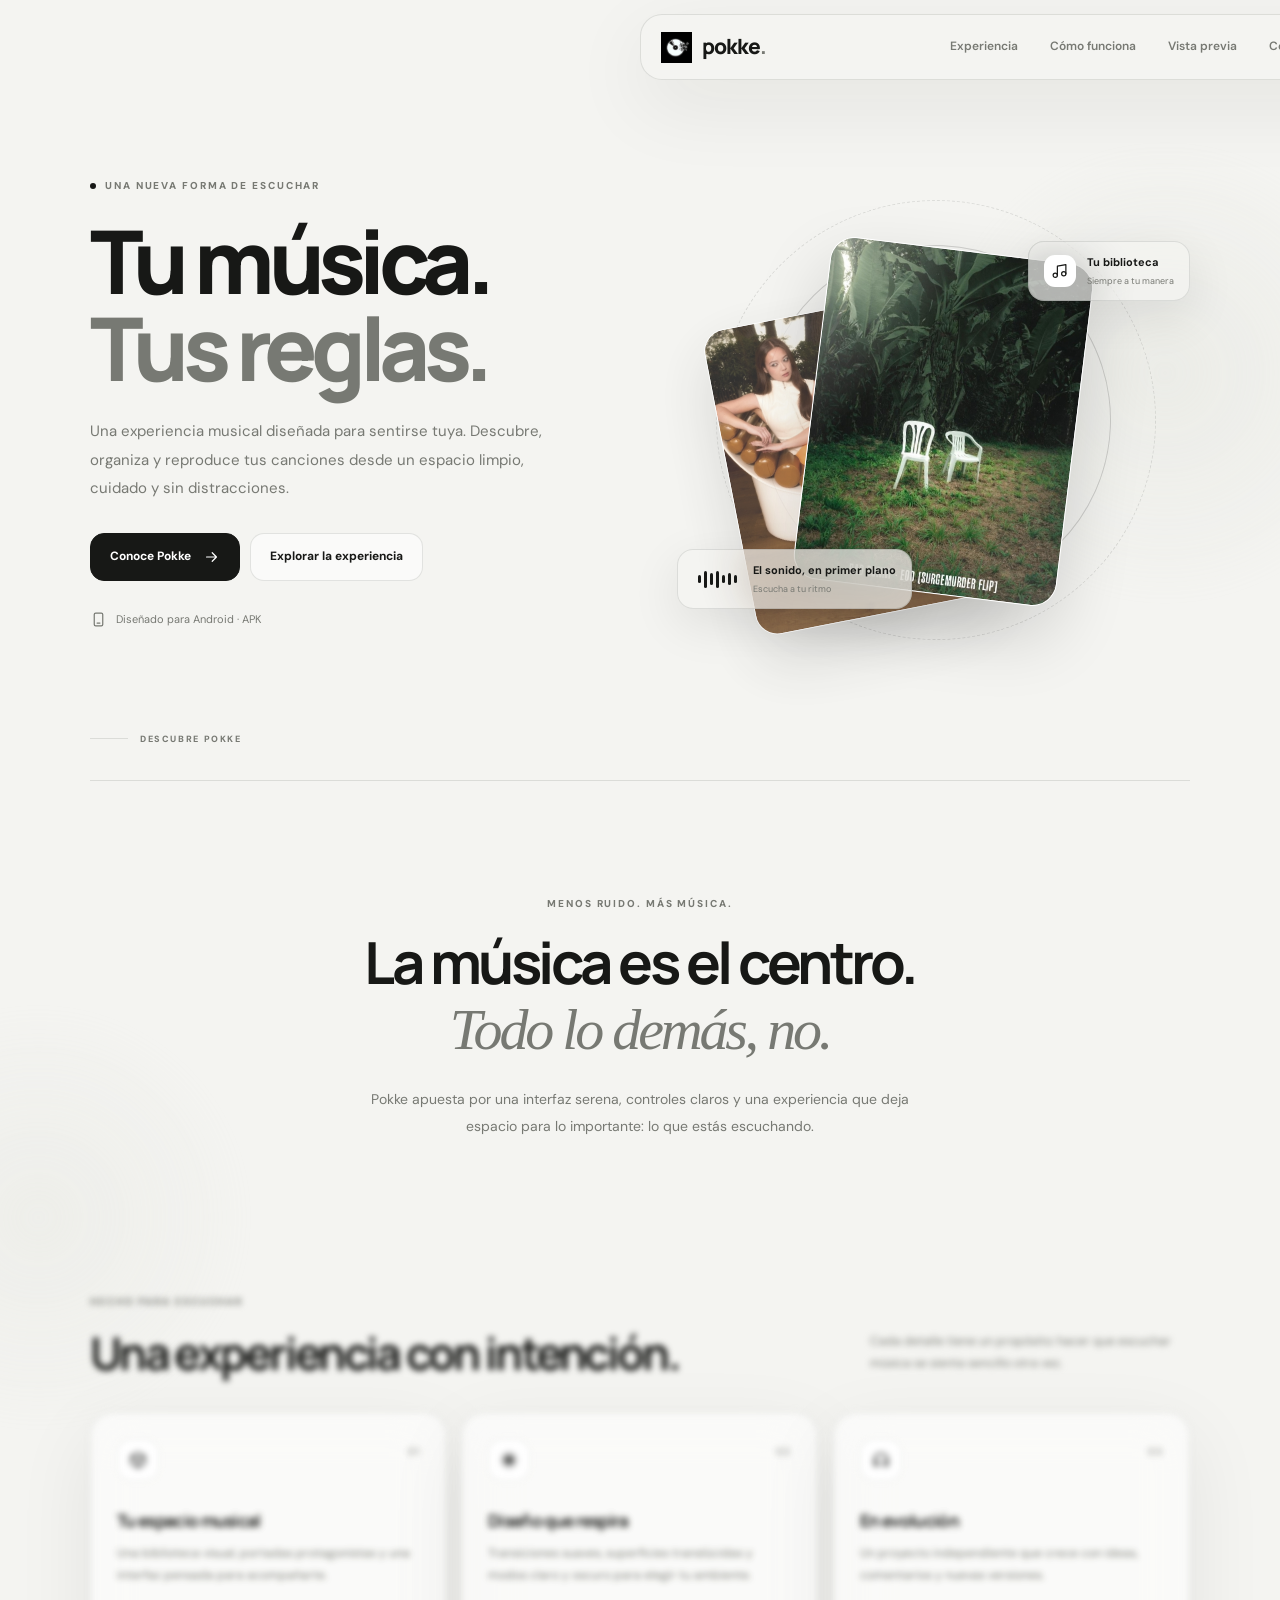
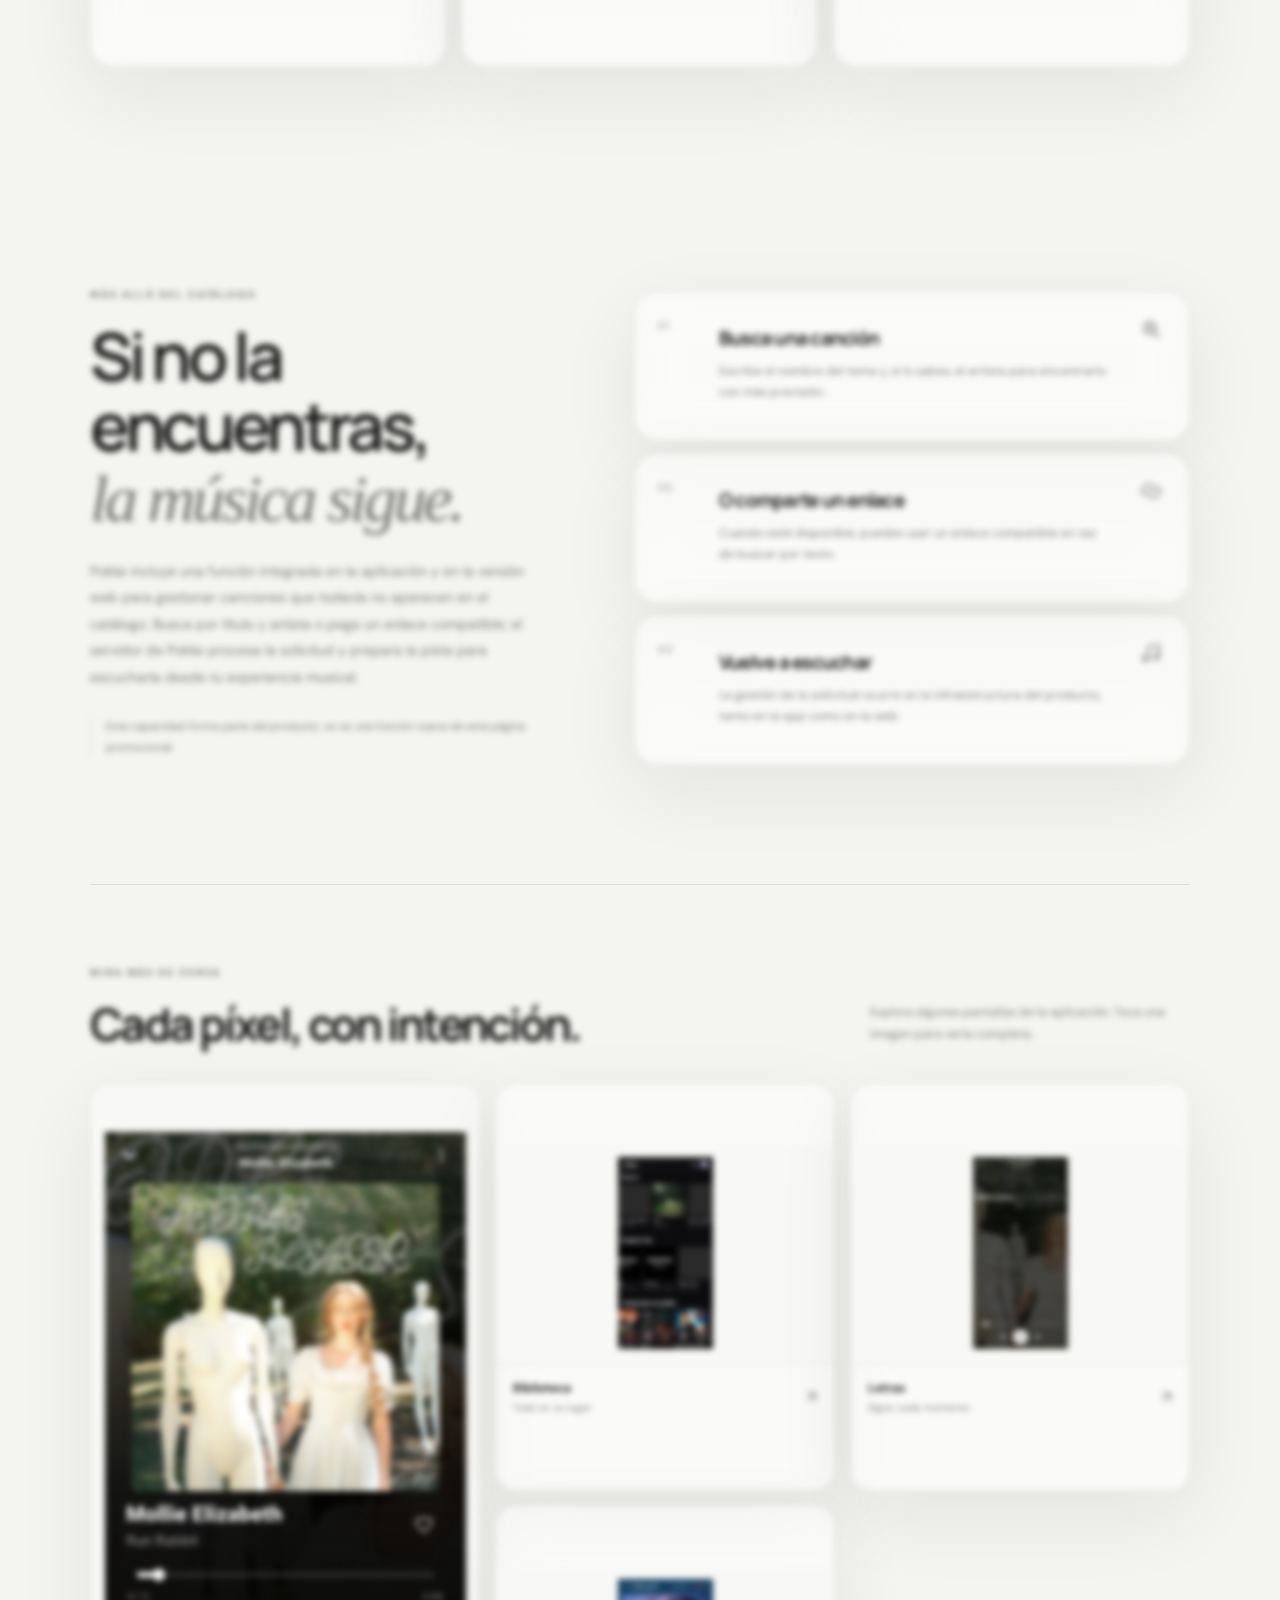
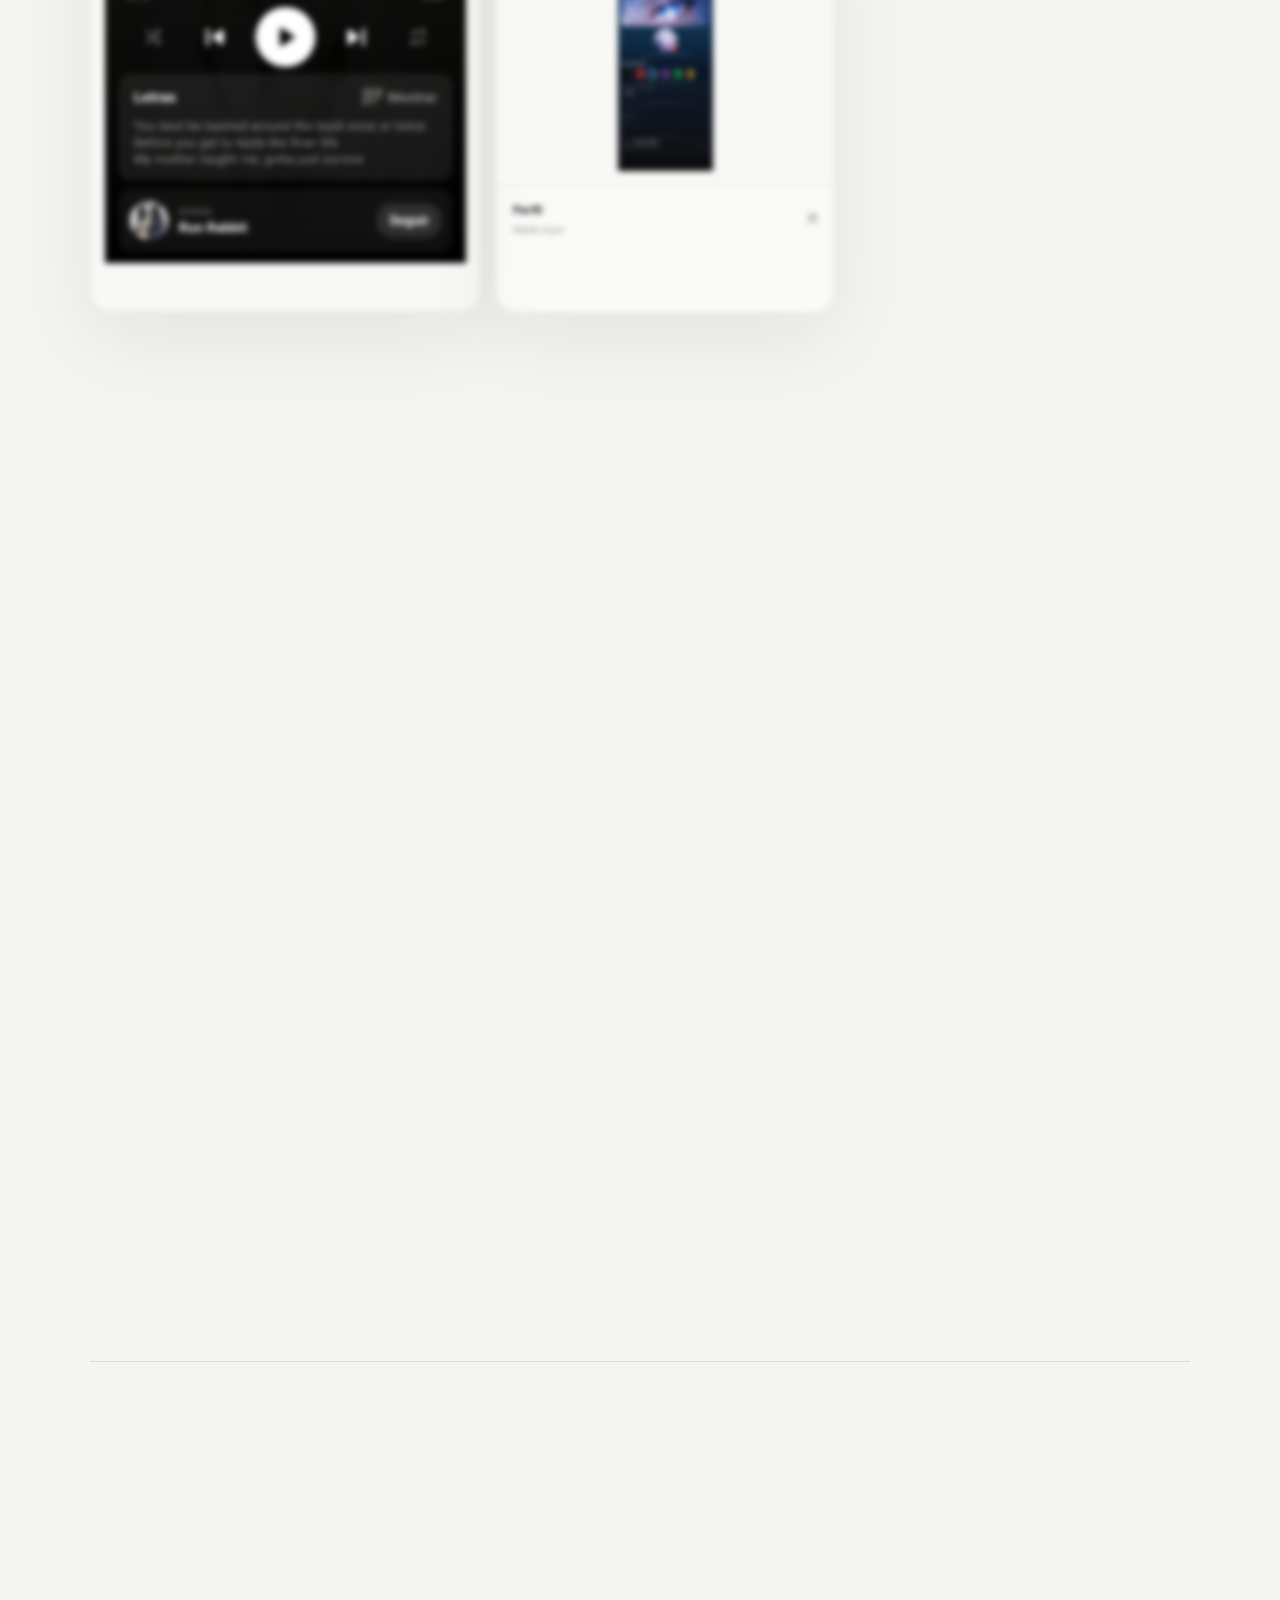
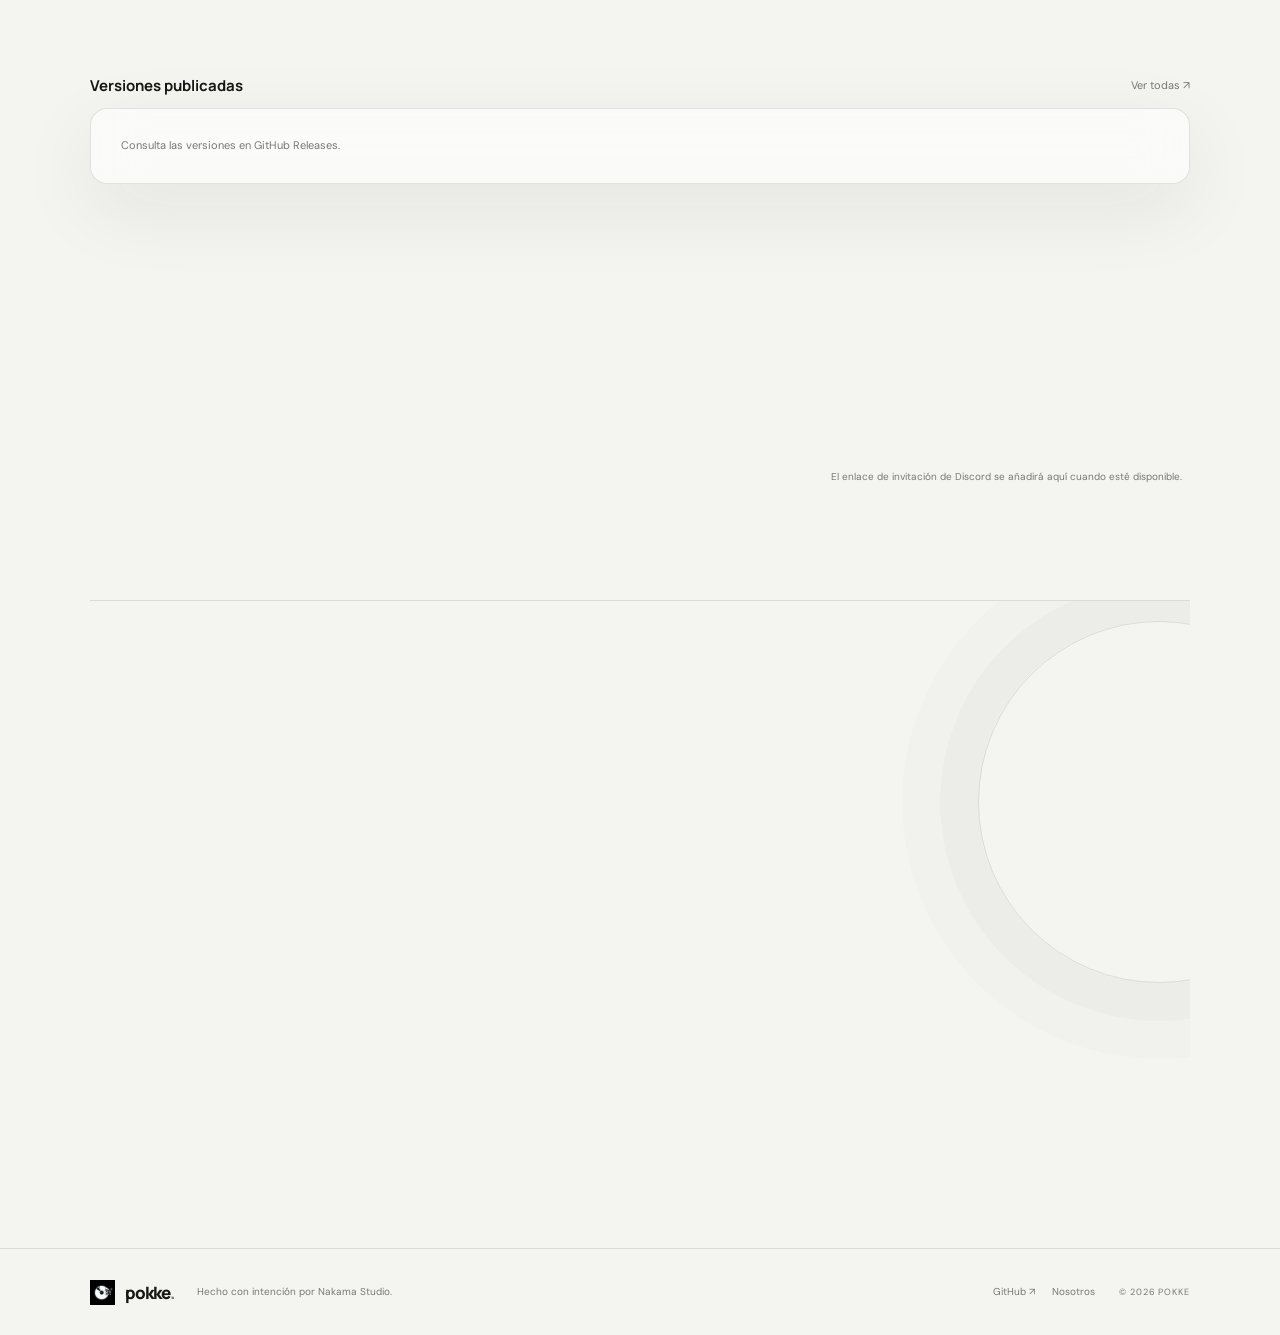
==== commit 9738059b: "Update index.html" ====
--- a/index.html
+++ b/index.html
@@ -6,18 +6,20 @@
   <meta name="theme-color" content="#f4f4f1">
   <meta name="description" content="Pokke es una experiencia musical para descubrir, organizar y escuchar música desde Android.">
   <title>Pokke — Tu música, a tu manera</title>
-  <link rel="icon" href="logo.svg" type="image/svg+xml">
+  <link rel="icon" href="​logo.png" type="image/png">
   <link rel="stylesheet" href="style.css">
   <link rel="preconnect" href="https://fonts.googleapis.com">
   <link rel="preconnect" href="https://fonts.gstatic.com" crossorigin>
   <link href="https://fonts.googleapis.com/css2?family=DM+Sans:wght@400;500;600;700&family=Manrope:wght@400;500;600;700;800&display=swap" rel="stylesheet">
 </head>
 <body>
+  <div class="scroll-progress" aria-hidden="true"><span id="scroll-progress-bar"></span></div>
+  <div class="pointer-glow" aria-hidden="true"></div>
   <div class="ambient ambient-one" aria-hidden="true"></div><div class="ambient ambient-two" aria-hidden="true"></div>
   <header class="nav-shell glass">
-    <a class="brand" href="#top" aria-label="Pokke, inicio"><img src="logo.svg" alt="" class="brand-mark"><span>pokke<span class="brand-period">.</span></span></a>
+    <a class="brand" href="#top" aria-label="Pokke, inicio"><img src="​logo.png" alt="" class="brand-mark"><span>pokke<span class="brand-period">.</span></span></a>
     <nav class="nav-links" aria-label="Main navigation">
-      <a href="#experience" data-i18n="navExperience">Experiencia</a><a href="#preview" data-i18n="navPreview">Vista previa</a><a href="#community" data-i18n="navCommunity">Comunidad</a><a href="#about" data-i18n="navAbout">Nosotros</a>
+      <a href="#experience" data-i18n="navExperience">Experiencia</a><a href="#catalog" data-i18n="navCatalog">Catálogo</a><a href="#preview" data-i18n="navPreview">Vista previa</a><a href="#community" data-i18n="navCommunity">Comunidad</a><a href="#about" data-i18n="navAbout">Nosotros</a>
     </nav>
     <div class="nav-actions"><button class="text-button" id="language-toggle" type="button" aria-label="Change language">EN</button><button class="theme-toggle" id="theme-toggle" type="button" aria-label="Cambiar tema"><svg viewBox="0 0 24 24" aria-hidden="true"><path d="M12 3v2m0 14v2M3 12h2m14 0h2M5.64 5.64l1.42 1.42m9.88 9.88 1.42 1.42m0-12.72-1.42 1.42m-9.88 9.88-1.42 1.42M16 12a4 4 0 1 1-8 0 4 4 0 0 1 8 0Z"/></svg></button><a class="nav-cta" href="#download" data-i18n="navDownload">Descargar <span aria-hidden="true">↗</span></a></div>
     <button class="mobile-menu" id="mobile-menu" type="button" aria-label="Abrir menú"><svg viewBox="0 0 24 24" aria-hidden="true"><path d="M4 7h16M4 12h16M4 17h16"/></svg></button>
@@ -47,12 +49,22 @@
       <p class="statement-copy" data-i18n="statementBody">Pokke apuesta por una interfaz serena, controles claros y una experiencia que deja espacio para lo importante: lo que estás escuchando.</p>
     </section>
 
-    <section class="features section-wrap">
+    <section class="features section-wrap motion-section">
       <div class="section-heading reveal"><div><p class="section-kicker" data-i18n="featuresKicker">HECHO PARA ESCUCHAR</p><h2 data-i18n="featuresTitle">Una experiencia con intención.</h2></div><p data-i18n="featuresIntro">Cada detalle tiene un propósito: hacer que escuchar música se sienta sencillo otra vez.</p></div>
       <div class="feature-grid">
         <article class="feature-card glass reveal"><div class="feature-icon"><svg viewBox="0 0 24 24" aria-hidden="true"><path d="M4 7.5 12 3l8 4.5v9L12 21l-8-4.5z"/><path d="m4.5 7.7 7.5 4.4 7.5-4.4M12 12v9"/></svg></div><span class="feature-index">01</span><h3 data-i18n="featureOneTitle">Tu espacio musical</h3><p data-i18n="featureOneBody">Una biblioteca visual, portadas protagonistas y una interfaz pensada para acompañarte.</p></article>
         <article class="feature-card glass reveal delay-1"><div class="feature-icon"><svg viewBox="0 0 24 24" aria-hidden="true"><path d="M12 3v18M3 12h18M5.6 5.6l12.8 12.8M18.4 5.6 5.6 18.4"/></svg></div><span class="feature-index">02</span><h3 data-i18n="featureTwoTitle">Diseño que respira</h3><p data-i18n="featureTwoBody">Transiciones suaves, superficies translúcidas y modos claro y oscuro para elegir tu ambiente.</p></article>
         <article class="feature-card glass reveal delay-2"><div class="feature-icon"><svg viewBox="0 0 24 24" aria-hidden="true"><path d="M4 12a8 8 0 0 1 16 0v5a2 2 0 0 1-2 2h-2v-6h4M4 13h4v6H6a2 2 0 0 1-2-2z"/></svg></div><span class="feature-index">03</span><h3 data-i18n="featureThreeTitle">En evolución</h3><p data-i18n="featureThreeBody">Un proyecto independiente que crece con ideas, comentarios y nuevas versiones.</p></article>
+      </div>
+    </section>
+
+
+    <section class="catalog-section section-wrap" id="catalog">
+      <div class="catalog-intro reveal"><p class="section-kicker" data-i18n="catalogKicker">MÁS ALLÁ DEL CATÁLOGO</p><h2 data-i18n-html="catalogTitle">Si no la encuentras,<br><span class="serif">la música sigue.</span></h2><p data-i18n="catalogBody">Pokke incluye una función integrada en la aplicación y en la versión web para gestionar canciones que todavía no aparecen en el catálogo. Busca por título y artista o pega un enlace compatible; el servidor de Pokke procesa la solicitud y prepara la pista para escucharla desde tu experiencia musical.</p><p class="catalog-footnote" data-i18n="catalogNote">Esta capacidad forma parte del producto; no es una función nueva de esta página promocional.</p></div>
+      <div class="catalog-steps">
+        <article class="catalog-step glass reveal"><span class="catalog-number">01</span><div class="catalog-step-icon"><svg viewBox="0 0 24 24" aria-hidden="true"><circle cx="10.8" cy="10.8" r="6.8"/><path d="m16 16 5 5M8 10.8h5.6M10.8 8v5.6"/></svg></div><h3 data-i18n="catalogStepOne">Busca una canción</h3><p data-i18n="catalogStepOneBody">Escribe el nombre del tema y, si lo sabes, el artista para encontrarlo con más precisión.</p></article>
+        <article class="catalog-step glass reveal delay-1"><span class="catalog-number">02</span><div class="catalog-step-icon"><svg viewBox="0 0 24 24" aria-hidden="true"><path d="M10 13.5 8.5 15a4 4 0 0 1-5.7-5.7l4-4a4 4 0 0 1 5.7 0M14 10.5l1.5-1.5a4 4 0 0 1 5.7 5.7l-4 4a4 4 0 0 1-5.7 0M8.5 15.5l7-7"/></svg></div><h3 data-i18n="catalogStepTwo">O comparte un enlace</h3><p data-i18n="catalogStepTwoBody">Cuando esté disponible, puedes usar un enlace compatible en vez de buscar por texto.</p></article>
+        <article class="catalog-step glass reveal delay-2"><span class="catalog-number">03</span><div class="catalog-step-icon"><svg viewBox="0 0 24 24" aria-hidden="true"><path d="M9 18V5l12-2v13M6 21a3 3 0 1 0 0-6 3 3 0 0 0 0 6ZM18 19a3 3 0 1 0 0-6 3 3 0 0 0 0 6Z"/></svg></div><h3 data-i18n="catalogStepThree">Vuelve a escuchar</h3><p data-i18n="catalogStepThreeBody">La gestión de la solicitud ocurre en la infraestructura del producto, tanto en la app como en la web.</p></article>
       </div>
     </section>
 
@@ -79,16 +91,19 @@
     </section>
 
     <section class="download-section section-wrap" id="download">
-      <div class="download-panel reveal"><div class="download-orb" aria-hidden="true"><img src="logo.svg" alt=""></div><div class="download-copy"><p class="section-kicker" data-i18n="downloadKicker">TU PRÓXIMO PLAY EMPIEZA AQUÍ</p><h2 data-i18n="downloadTitle">Conoce Pokke.</h2><p data-i18n="downloadBody">Consulta las versiones publicadas y descarga el APK desde los lanzamientos oficiales del proyecto.</p></div><div class="download-actions" id="latest-download-container"><span class="loading-line" data-i18n="loadingReleases">Buscando la última versión…</span><a class="button button-dark" href="https://github.com/lunethosdev-eng/okipokkeX/releases" target="_blank" rel="noopener noreferrer" data-i18n="viewReleases">Ver lanzamientos ↗</a></div></div>
+      <div class="download-panel reveal"><div class="download-orb" aria-hidden="true"><img src="​logo.png" alt=""></div><div class="download-copy"><p class="section-kicker" data-i18n="downloadKicker">TU PRÓXIMO PLAY EMPIEZA AQUÍ</p><h2 data-i18n="downloadTitle">Conoce Pokke.</h2><p data-i18n="downloadBody">Consulta las versiones publicadas y descarga el APK desde los lanzamientos oficiales del proyecto.</p></div><div class="download-actions" id="latest-download-container"><span class="loading-line" data-i18n="loadingReleases">Buscando la última versión…</span><a class="button button-dark" href="https://github.com/lunethosdev-eng/okipokkeX/releases" target="_blank" rel="noopener noreferrer" data-i18n="viewReleases">Ver lanzamientos ↗</a></div></div>
       <div class="release-area"><div class="release-heading"><h3 data-i18n="releaseTitle">Versiones publicadas</h3><a href="https://github.com/lunethosdev-eng/okipokkeX/releases" target="_blank" rel="noopener noreferrer" data-i18n="allReleases">Ver todas ↗</a></div><div class="release-list glass" id="versions-list"><p class="release-empty" data-i18n="loadingVersions">Cargando versiones…</p></div></div>
     </section>
 
     <section class="community-section section-wrap" id="community"><div class="community-card glass reveal"><div class="community-mark"><svg viewBox="0 0 48 48" aria-hidden="true"><path d="M13 14c7-5 15-5 22 0l4 20c-5 4-9 5-13 5l-2-4-2 4c-4 0-8-1-13-5l4-20Z"/><path d="M18 25h.1M30 25h.1"/></svg></div><div><p class="section-kicker" data-i18n="communityKicker">CRECEMOS CON LA COMUNIDAD</p><h2 data-i18n="communityTitle">Las buenas ideas se comparten.</h2><p data-i18n="communityBody">Únete a la conversación, comparte sugerencias y acompaña el desarrollo de Pokke.</p></div><a class="button button-light" id="discord-link" href="#community" aria-disabled="true" data-i18n="discordSoon">Discord próximamente</a></div><p class="small-note" data-i18n="discordNote">El enlace de invitación de Discord se añadirá aquí cuando esté disponible.</p></section>
 
-    <section class="about-section section-wrap" id="about"><div class="about-heading reveal"><p class="section-kicker" data-i18n="aboutKicker">DE UN ESTUDIO INDEPENDIENTE</p><h2 data-i18n-html="aboutTitle">Pequeño equipo.<br><span class="serif">Grandes ganas de crear.</span></h2></div><div class="about-copy reveal delay-1"><p data-i18n="aboutBody">Pokke nace de la curiosidad y las ganas de construir una experiencia musical diferente. Detrás del proyecto hay un desarrollador que lleva la dirección y el desarrollo, y un amigo que aporta ideas y comentarios para seguir mejorando.</p><div class="studio-signature"><img src="logo.svg" alt=""><span><b>Nakama Studio</b><small data-i18n="studioLabel">Estudio independiente · Proyecto en desarrollo</small></span></div></div></section>
+    <section class="about-section section-wrap" id="about">
+      <div class="about-heading reveal"><p class="section-kicker" data-i18n="aboutKicker">QUIÉNES SOMOS</p><h2 data-i18n-html="aboutTitle">Un proyecto pequeño.<br><span class="serif">Una idea que sigue creciendo.</span></h2><p class="about-manifesto" data-i18n="aboutManifesto">Creemos que una buena experiencia no necesita gritar para hacerse notar. Queremos construir una forma más personal, cuidada y accesible de vivir la música.</p></div>
+      <div class="about-copy reveal delay-1"><div class="about-profile"><span class="about-profile-index">01 / OWNER</span><h3 data-i18n="ownerTitle">Desarrollo y dirección</h3><p data-i18n="ownerBody">Pokke está creado y dirigido por un solo desarrollador: me encargo de construir el producto, tomar las decisiones técnicas y convertir las ideas en una experiencia real.</p></div><div class="about-profile"><span class="about-profile-index">02 / IDEAS</span><h3 data-i18n="friendTitle">Un amigo que suma</h3><p data-i18n="friendBody">Un amigo me acompaña con ideas, sugerencias y otra perspectiva para seguir puliendo el proyecto. El equipo es pequeño, pero las ganas de mejorar son grandes.</p></div><div class="studio-signature"><img src="​logo.png" alt=""><span><b>Nakama Studio</b><small data-i18n="studioLabel">Estudio independiente · Proyecto en desarrollo</small></span><span class="studio-stamp" data-i18n="studioStamp">HECHO CON INTENCIÓN</span></div></div>
+    </section>
   </main>
-  <footer class="footer"><a class="brand footer-brand" href="#top"><img src="logo.svg" alt="" class="brand-mark"><span>pokke<span class="brand-period">.</span></span></a><p data-i18n="footerLine">Hecho con intención por Nakama Studio.</p><div class="footer-links"><a href="https://github.com/lunethosdev-eng/okipokkeX" target="_blank" rel="noopener noreferrer">GitHub ↗</a><a href="#about" data-i18n="navAbout">Nosotros</a></div><span class="copyright">© <span id="year"></span> POKKE</span></footer>
+  <footer class="footer"><a class="brand footer-brand" href="#top"><img src="​logo.png" alt="" class="brand-mark"><span>pokke<span class="brand-period">.</span></span></a><p data-i18n="footerLine">Hecho con intención por Nakama Studio.</p><div class="footer-links"><a href="https://github.com/lunethosdev-eng/okipokkeX" target="_blank" rel="noopener noreferrer">GitHub ↗</a><a href="#about" data-i18n="navAbout">Nosotros</a></div><span class="copyright">© <span id="year"></span> POKKE</span></footer>
   <div class="image-modal" id="image-modal" role="dialog" aria-modal="true" aria-label="Vista ampliada" hidden><button class="modal-close" id="modal-close" type="button" aria-label="Cerrar">×</button><img id="modal-image" alt=""><p id="modal-caption"></p></div>
   <script src="app.js"></script>
 </body>
-                                                                                                                                                      </html>
+                                                                                                                                                                                                                               </html>
--- a/style.css
+++ b/style.css
@@ -1,696 +1,36 @@
-:root {
-    --bg-primary: #000000;
-    --bg-surface: #0a0a0a;
-    --bg-surface-hover: #141414;
-    --border-glass: #222222;
-    --border-glass-hover: #444444;
-    --text-primary: #ffffff;
-    --text-muted: #888888;
-    --font-heading: 'Space Grotesk', -apple-system, sans-serif;
-    --font-body: 'Inter', -apple-system, sans-serif;
-    --transition-smooth: cubic-bezier(0.16, 1, 0.3, 1);
-}
+/* Pokke official landing — responsive monochrome liquid glass */
+:root{color-scheme:light;--bg:#f4f4f1;--surface:rgba(255,255,255,.57);--surface-solid:#fff;--ink:#171816;--muted:#777973;--line:rgba(25,27,24,.11);--shadow:0 24px 80px rgba(24,27,20,.075);--accent:#171816;--accent-text:#fff;--font:'DM Sans',sans-serif;--display:'Manrope',sans-serif;--ease:cubic-bezier(.2,.75,.25,1)}
+:root[data-theme="dark"]{color-scheme:dark;--bg:#111210;--surface:rgba(35,36,33,.66);--surface-solid:#20211e;--ink:#f2f2ed;--muted:#a3a49d;--line:rgba(255,255,255,.12);--shadow:0 24px 80px rgba(0,0,0,.22);--accent:#f1f1ec;--accent-text:#161714}
+*{box-sizing:border-box}html{scroll-behavior:smooth;scroll-padding-top:100px;background:var(--bg)}body{margin:0;min-width:320px;background:var(--bg);color:var(--ink);font-family:var(--font);line-height:1.6;-webkit-font-smoothing:antialiased;overflow-x:hidden;transition:background .35s,color .35s}a{color:inherit;text-decoration:none}button{font:inherit;color:inherit}svg{width:22px;height:22px;fill:none;stroke:currentColor;stroke-width:1.7;stroke-linecap:round;stroke-linejoin:round}.ambient{position:absolute;z-index:0;pointer-events:none;border-radius:50%;filter:blur(2px);opacity:.52}.ambient-one{width:38vw;height:38vw;max-width:560px;max-height:560px;top:130px;right:-10vw;background:radial-gradient(circle,rgba(208,211,200,.44),transparent 68%)}.ambient-two{width:34vw;height:34vw;left:-14vw;top:1000px;background:radial-gradient(circle,rgba(217,219,211,.42),transparent 70%)}:root[data-theme=dark] .ambient{opacity:.13}
+.glass{background:var(--surface);border:1px solid var(--line);backdrop-filter:blur(26px) saturate(1.2);-webkit-backdrop-filter:blur(26px) saturate(1.2);box-shadow:var(--shadow)}.nav-shell{position:fixed;z-index:20;top:14px;left:50%;transform:translateX(-50%);width:min(1160px,calc(100% - 36px));min-height:66px;padding:10px 14px 10px 20px;border:1px solid var(--line);border-radius:22px;display:flex;align-items:center;gap:28px;background:color-mix(in srgb,var(--bg) 72%,transparent);backdrop-filter:blur(28px) saturate(1.4);-webkit-backdrop-filter:blur(28px) saturate(1.4)}.brand{display:inline-flex;align-items:center;gap:10px;font-family:var(--display);font-size:21px;font-weight:800;letter-spacing:-1.1px;white-space:nowrap}.brand-mark{width:31px;height:31px}.brand-period{color:var(--muted)}.nav-links{display:flex;align-items:center;gap:clamp(16px,2.5vw,32px);margin:auto;font-size:12px;color:var(--muted);font-weight:600}.nav-links a,.footer-links a{transition:color .2s}.nav-links a:hover,.footer-links a:hover{color:var(--ink)}.nav-actions{display:flex;align-items:center;gap:12px}.text-button,.theme-toggle,.mobile-menu{border:0;background:transparent;cursor:pointer}.text-button{font-size:11px;font-weight:800;letter-spacing:.08em;padding:8px}.theme-toggle{width:34px;height:34px;border:1px solid var(--line);border-radius:50%;display:grid;place-items:center}.theme-toggle svg{width:17px;height:17px}.nav-cta{font-size:12px;font-weight:700;padding:11px 16px;border-radius:13px;background:var(--accent);color:var(--accent-text);white-space:nowrap}.nav-cta span{padding-left:8px}.mobile-menu{display:none}.section-wrap{position:relative;z-index:1;width:min(1100px,calc(100% - 48px));margin-inline:auto}.hero{min-height:780px;padding-top:160px;padding-bottom:100px;display:grid;grid-template-columns:1.02fr .98fr;align-items:center;gap:5vw}.hero-copy{position:relative;z-index:2;padding-bottom:34px}.eyebrow,.section-kicker{font-size:10px;font-weight:800;letter-spacing:.19em;color:var(--muted)}.eyebrow{display:flex;align-items:center;gap:9px;margin-bottom:23px}.status-dot{width:6px;height:6px;background:var(--ink);border-radius:50%}.hero h1{font:800 clamp(54px,7vw,88px)/.99 var(--display);letter-spacing:-.075em;margin:0 0 26px}.muted-heading{color:var(--muted)}.hero-lede{font-size:15px;line-height:1.9;color:var(--muted);max-width:460px;margin:0 0 30px}.hero-buttons{display:flex;gap:10px;flex-wrap:wrap}.button{min-height:48px;padding:0 19px;border:1px solid var(--line);border-radius:14px;display:inline-flex;align-items:center;justify-content:center;gap:12px;font-size:12px;font-weight:700;transition:transform .25s var(--ease),background .25s,border-color .25s}.button:hover{transform:translateY(-3px)}.button svg{width:17px}.button-dark{background:var(--accent);color:var(--accent-text);border-color:var(--accent)}.button-light{background:var(--surface);color:var(--ink)}.hero-footnote{display:flex;align-items:center;gap:9px;color:var(--muted);font-size:11px;margin-top:30px}.hero-footnote svg{width:17px;height:17px}.hero-art{position:relative;height:510px;display:grid;place-items:center;isolation:isolate}.orbit{position:absolute;border:1px solid var(--line);border-radius:50%;aspect-ratio:1;transform:rotate(-18deg)}.orbit-a{width:440px;max-width:95%;border-style:dashed;animation:orbitSpin 55s linear infinite}.orbit-b{width:350px;max-width:80%;transform:rotate(24deg);border-color:color-mix(in srgb,var(--ink) 16%,transparent)}.art-card{position:absolute;width:265px;height:345px;overflow:hidden;border-radius:25px;border:1px solid rgba(255,255,255,.5);box-shadow:0 30px 70px rgba(0,0,0,.16);background:var(--surface-solid)}.art-card img{width:100%;height:100%;object-fit:cover;display:block}.art-front{z-index:2;transform:rotate(7deg) translate(8px,0);animation:cardFloat 7s ease-in-out infinite}.art-back{transform:rotate(-11deg) translate(-95px,25px) scale(.9);opacity:.8;filter:saturate(.75)}.art-gloss{position:absolute;inset:0;background:linear-gradient(125deg,rgba(255,255,255,.36),transparent 32%,transparent 68%,rgba(255,255,255,.12));pointer-events:none}.floating-note{position:absolute;z-index:4;display:flex;align-items:center;gap:11px;padding:12px 15px;border-radius:16px;border:1px solid var(--line);background:color-mix(in srgb,var(--bg) 70%,transparent);backdrop-filter:blur(22px);box-shadow:0 15px 50px rgba(0,0,0,.09);animation:noteFloat 6s ease-in-out infinite}.floating-note b,.floating-note small{display:block}.floating-note b{font-size:11px}.floating-note small{font-size:9px;color:var(--muted);margin-top:2px}.note-icon{width:32px;height:32px;border-radius:11px;display:grid;place-items:center;background:var(--surface-solid)}.note-icon svg{width:17px}.note-top{top:76px;right:0}.note-bottom{bottom:66px;left:-5px;animation-delay:-2.5s}.waveform{height:26px;display:flex;gap:3px;align-items:center;padding:0 5px}.waveform i{display:block;width:3px;height:8px;border-radius:4px;background:var(--ink);animation:wave 1s ease-in-out infinite alternate}.waveform i:nth-child(2n){height:17px;animation-delay:.3s}.waveform i:nth-child(3n){height:12px;animation-delay:.6s}.hero-scroll{position:absolute;bottom:34px;left:0;display:flex;align-items:center;gap:12px;font-size:9px;font-weight:800;letter-spacing:.18em;color:var(--muted)}.hero-scroll span:first-child{height:1px;width:38px;background:var(--line)}
+.statement{padding:115px 0 125px;text-align:center;border-top:1px solid var(--line)}.section-kicker{margin:0 0 18px}.statement h2,.section-heading h2,.listen-copy h2,.download-copy h2,.community-card h2,.about-heading h2{font:700 clamp(35px,5vw,58px)/1.12 var(--display);letter-spacing:-.06em;margin:0}.serif{font-family:Georgia,serif;font-weight:400;font-style:italic;letter-spacing:-.055em;color:var(--muted)}.statement-copy{max-width:560px;margin:23px auto 0;color:var(--muted);font-size:14px;line-height:1.9}
+.features{padding:30px 0 120px}.section-heading{display:flex;align-items:end;justify-content:space-between;gap:35px;margin-bottom:34px}.section-heading h2{font-size:clamp(31px,4vw,45px)}.section-heading>p{max-width:320px;color:var(--muted);font-size:12px;line-height:1.8;margin:0 0 4px}.feature-grid{display:grid;grid-template-columns:repeat(3,1fr);gap:14px}.feature-card{position:relative;min-height:255px;padding:26px;border-radius:23px;transition:transform .35s var(--ease),border-color .3s}.feature-card:hover{transform:translateY(-6px);border-color:color-mix(in srgb,var(--ink) 25%,transparent)}.feature-icon{width:42px;height:42px;display:grid;place-items:center;border-radius:14px;background:var(--surface-solid);border:1px solid var(--line)}.feature-icon svg{width:20px}.feature-index{position:absolute;right:26px;top:31px;font-size:10px;color:var(--muted);letter-spacing:.1em}.feature-card h3{font:700 17px var(--display);letter-spacing:-.04em;margin:28px 0 10px}.feature-card p{color:var(--muted);font-size:12px;line-height:1.85;margin:0}
+.preview-section{padding:80px 0 125px;border-top:1px solid var(--line)}.screens-grid{display:grid;grid-template-columns:1.15fr 1fr 1fr;grid-template-rows:auto auto;gap:14px}.screen-card{min-width:0;text-align:left;padding:0;border:1px solid var(--line);border-radius:21px;background:var(--surface);overflow:hidden;cursor:zoom-in;box-shadow:var(--shadow);transition:transform .35s var(--ease),border-color .3s}.screen-card:hover{transform:translateY(-5px);border-color:color-mix(in srgb,var(--ink) 24%,transparent)}.screen-large{grid-row:span 2}.screen-image{display:flex;align-items:center;justify-content:center;width:100%;height:220px;padding:14px;background:color-mix(in srgb,var(--bg) 65%,var(--surface-solid));overflow:hidden}.screen-large .screen-image{height:100%;min-height:460px}.screen-image img{display:block;width:100%;height:100%;object-fit:contain;transition:transform .5s var(--ease)}.screen-card:hover .screen-image img{transform:scale(1.025)}.screen-caption{display:flex;justify-content:space-between;align-items:center;gap:10px;padding:15px 17px;border-top:1px solid var(--line)}.screen-caption b,.screen-caption small{display:block}.screen-caption b{font-size:12px}.screen-caption small{font-size:10px;color:var(--muted);margin-top:2px}.screen-arrow{font-size:17px;color:var(--muted)}
+.listen-section{padding:95px 0 125px;display:grid;grid-template-columns:.9fr 1.1fr;align-items:center;gap:9%}.listen-copy h2{font-size:clamp(38px,5vw,56px)}.listen-copy>p:not(.section-kicker){max-width:390px;color:var(--muted);font-size:13px;line-height:1.9;margin:23px 0}.audio-note{font-size:11px;color:var(--muted);border-left:2px solid var(--line);padding:6px 0 6px 12px}.web-player{padding:19px;border-radius:25px;max-width:480px;width:100%;justify-self:end}.player-cover-wrap{height:205px;border-radius:17px;position:relative;overflow:hidden;background:var(--surface-solid)}.player-cover-wrap img{width:100%;height:100%;object-fit:cover;display:block;transition:opacity .25s}.cover-label{position:absolute;bottom:12px;left:13px;font-size:9px;letter-spacing:.16em;color:#fff;text-shadow:0 1px 8px #000}.player-info{padding:20px 3px 10px}.player-overline{font-size:8px;font-weight:800;letter-spacing:.16em;color:var(--muted);margin:0 0 6px}.player-info h3{font:700 22px var(--display);letter-spacing:-.04em;margin:0}.player-info>p:last-child{font-size:12px;color:var(--muted);margin:2px 0 0}.player-progress{margin:13px 0 17px}.player-progress input{width:100%;height:3px;display:block;accent-color:var(--ink);cursor:pointer}.time-row{display:flex;justify-content:space-between;font-size:9px;color:var(--muted);margin-top:8px}.player-buttons{display:flex;align-items:center;justify-content:center;gap:25px}.icon-button,.play-button{border:0;cursor:pointer;display:grid;place-items:center}.icon-button{background:transparent;color:var(--muted);width:38px;height:38px}.icon-button svg{width:20px}.play-button{width:48px;height:48px;border-radius:50%;background:var(--accent);color:var(--accent-text)}.play-button svg{width:20px;height:20px;fill:currentColor;stroke:none}.pause-icon{display:none}.play-button.is-playing .play-icon{display:none}.play-button.is-playing .pause-icon{display:block}.track-list{display:grid;gap:5px;margin-top:18px;padding-top:13px;border-top:1px solid var(--line)}.track-row{width:100%;display:flex;align-items:center;gap:10px;padding:8px;border:1px solid transparent;border-radius:12px;text-align:left;background:transparent;cursor:pointer;transition:background .2s,border-color .2s}.track-row:hover,.track-row.active{background:var(--surface-solid);border-color:var(--line)}.track-row img{width:34px;height:34px;object-fit:cover;border-radius:8px}.track-meta{flex:1;min-width:0}.track-meta b,.track-meta small{display:block;overflow:hidden;text-overflow:ellipsis;white-space:nowrap}.track-meta b{font-size:10px}.track-meta small{font-size:9px;color:var(--muted)}.track-number{font-size:10px;color:var(--muted)}
+.download-section{padding:75px 0 115px;border-top:1px solid var(--line)}.download-panel{display:grid;grid-template-columns:90px 1fr auto;align-items:center;gap:25px;padding:35px;border:1px solid var(--line);border-radius:27px;background:var(--surface);box-shadow:var(--shadow)}.download-orb{width:78px;height:78px;border:1px solid var(--line);border-radius:24px;display:grid;place-items:center;background:var(--surface-solid)}.download-orb img{width:50px;height:50px}.download-copy h2{font-size:35px}.download-copy>p:last-child{font-size:12px;line-height:1.8;color:var(--muted);max-width:470px;margin:10px 0 0}.download-actions{display:flex;flex-direction:column;align-items:flex-start;gap:8px}.loading-line{font-size:10px;color:var(--muted)}.release-area{margin-top:40px}.release-heading{display:flex;align-items:center;justify-content:space-between;margin-bottom:12px}.release-heading h3{font:700 15px var(--display);margin:0}.release-heading a{font-size:11px;color:var(--muted)}.release-list{padding:5px 18px;border-radius:17px}.release-row{display:flex;justify-content:space-between;align-items:center;gap:15px;padding:15px 0;border-bottom:1px solid var(--line)}.release-row:last-child{border-bottom:0}.release-meta{display:flex;align-items:center;gap:10px;flex-wrap:wrap}.release-tag{font-size:12px;font-weight:700}.release-badge{font-size:9px;border:1px solid var(--line);border-radius:7px;padding:3px 6px;color:var(--muted)}.release-date{font-size:10px;color:var(--muted)}.release-link{font-size:10px;font-weight:700;padding:8px 12px;border:1px solid var(--line);border-radius:10px;white-space:nowrap}.release-empty{font-size:11px;color:var(--muted);padding:12px}
+.community-section{padding:0 0 115px}.community-card{border-radius:25px;padding:33px;display:grid;grid-template-columns:65px 1fr auto;gap:22px;align-items:center}.community-mark{width:60px;height:60px;border-radius:19px;background:var(--surface-solid);border:1px solid var(--line);display:grid;place-items:center}.community-mark svg{width:33px;height:33px}.community-card h2{font-size:clamp(25px,3vw,35px)}.community-card p:not(.section-kicker){font-size:12px;color:var(--muted);margin:10px 0 0;max-width:500px}.community-card .section-kicker{margin-bottom:8px}.community-card [aria-disabled=true]{opacity:.55;cursor:not-allowed;pointer-events:none}.small-note{font-size:10px;color:var(--muted);text-align:right;margin:10px 8px 0}
+.about-section{padding:70px 0 120px;border-top:1px solid var(--line);display:grid;grid-template-columns:1fr 1fr;gap:10%;align-items:start}.about-heading h2{font-size:clamp(37px,4.5vw,55px)}.about-copy>p{font-size:14px;line-height:1.95;color:var(--muted);margin:3px 0 28px}.studio-signature{display:flex;align-items:center;gap:12px;border-top:1px solid var(--line);padding-top:20px}.studio-signature img{width:43px;height:43px}.studio-signature b,.studio-signature small{display:block}.studio-signature b{font:700 13px var(--display)}.studio-signature small{font-size:10px;color:var(--muted);margin-top:3px}
+.footer{position:relative;z-index:1;border-top:1px solid var(--line);padding:25px max(24px,calc((100% - 1100px)/2));display:flex;align-items:center;gap:24px;flex-wrap:wrap}.footer-brand{font-size:17px}.footer-brand .brand-mark{width:25px;height:25px}.footer>p{font-size:10px;color:var(--muted);margin-right:auto}.footer-links{display:flex;gap:17px;font-size:10px;color:var(--muted)}.copyright{font-size:9px;color:var(--muted);letter-spacing:.1em}
+.image-modal{position:fixed;inset:0;z-index:50;background:rgba(8,9,8,.88);backdrop-filter:blur(20px);display:flex;flex-direction:column;align-items:center;justify-content:center;padding:45px 24px 25px}.image-modal[hidden]{display:none}.image-modal img{max-width:min(1100px,95vw);max-height:82vh;object-fit:contain;border-radius:12px;box-shadow:0 25px 100px #0006}.image-modal p{color:#fff;font-size:12px;margin:15px 0 0}.modal-close{position:absolute;top:20px;right:25px;border:1px solid #ffffff55;background:#ffffff18;color:white;border-radius:50%;width:42px;height:42px;font-size:25px;cursor:pointer}
+.reveal{opacity:0;transform:translateY(22px);transition:opacity .8s var(--ease),transform .8s var(--ease)}.reveal.in-view{opacity:1;transform:translateY(0)}.delay-1{transition-delay:.08s}.delay-2{transition-delay:.16s}.delay-3{transition-delay:.24s}@keyframes cardFloat{0%,100%{transform:rotate(7deg) translate(8px,0)}50%{transform:rotate(4deg) translate(8px,-12px)}}@keyframes noteFloat{0%,100%{translate:0 0}50%{translate:0 -8px}}@keyframes orbitSpin{to{rotate:360deg}}@keyframes wave{to{transform:scaleY(.45)}}@media(prefers-reduced-motion:reduce){*,*::before,*::after{scroll-behavior:auto!important;animation-duration:.01ms!important;animation-iteration-count:1!important;transition-duration:.01ms!important}.reveal{opacity:1;transform:none}}
+@media(max-width:900px){.nav-shell{gap:16px}.nav-links{gap:14px}.hero{min-height:700px;gap:15px}.hero h1{font-size:clamp(52px,8vw,75px)}.hero-art{height:420px}.art-card{width:220px;height:295px}.note-top{right:-8px;top:40px}.note-bottom{left:-12px;bottom:35px}.section-wrap{width:min(100% - 38px,760px)}.download-panel{grid-template-columns:70px 1fr}.download-orb{width:64px;height:64px}.download-actions{grid-column:2;flex-direction:row;flex-wrap:wrap;align-items:center}.screens-grid{grid-template-columns:1fr 1fr}.screen-large{grid-row:auto;grid-column:span 2}.screen-large .screen-image{height:350px;min-height:0}.screen-image{height:190px}.community-card{grid-template-columns:55px 1fr}.community-card .button{grid-column:2;justify-self:start}.community-mark{width:52px;height:52px}}
+@media(max-width:650px){.nav-shell{top:8px;width:calc(100% - 18px);min-height:58px;padding:8px 10px 8px 14px;border-radius:18px;gap:10px}.brand{font-size:19px;gap:7px}.brand-mark{width:28px;height:28px}.nav-links{display:none;position:absolute;top:calc(100% + 8px);left:0;right:0;flex-direction:column;align-items:stretch;gap:0;padding:9px;border:1px solid var(--line);border-radius:17px;background:var(--bg);box-shadow:var(--shadow)}.nav-links.open{display:flex}.nav-links a{padding:12px;border-radius:10px}.nav-links a:hover{background:var(--surface)}.nav-actions{margin-left:auto;gap:5px}.theme-toggle{width:31px;height:31px}.nav-cta{padding:9px 11px;font-size:10px}.mobile-menu{display:grid;place-items:center;width:31px;height:31px;padding:0}.mobile-menu svg{width:19px}.section-wrap{width:calc(100% - 34px)}.hero{padding-top:132px;padding-bottom:80px;min-height:0;grid-template-columns:1fr;gap:0}.hero-copy{padding:0}.eyebrow{font-size:9px}.hero h1{font-size:clamp(54px,15vw,78px);margin-bottom:20px}.hero-lede{font-size:13px;line-height:1.85;max-width:500px}.hero-buttons{gap:8px}.button{min-height:45px;padding:0 14px;font-size:11px}.hero-art{height:365px;margin-top:20px}.art-card{width:190px;height:250px;border-radius:20px}.art-back{transform:rotate(-11deg) translate(-70px,18px) scale(.9)}.art-front{transform:rotate(7deg) translate(8px,0);animation-name:cardFloatMobile}.orbit-a{width:320px}.orbit-b{width:270px}.note-top{right:0;top:26px}.note-bottom{left:0;bottom:20px}.floating-note{padding:9px 11px;gap:8px}.floating-note b{font-size:9px}.floating-note small{font-size:8px}.note-icon{width:28px;height:28px}.hero-scroll{bottom:18px;font-size:8px}.statement{padding:82px 0}.statement h2{font-size:clamp(34px,10vw,47px)}.statement-copy{font-size:12px}.features{padding:15px 0 80px}.section-heading{display:block;margin-bottom:22px}.section-heading h2{font-size:34px}.section-heading>p{margin-top:13px}.feature-grid{grid-template-columns:1fr;gap:10px}.feature-card{min-height:0;padding:22px}.feature-card h3{margin-top:18px}.preview-section{padding:65px 0 80px}.screens-grid{gap:9px}.screen-card{border-radius:15px}.screen-large .screen-image{height:250px}.screen-image{height:135px;padding:8px}.screen-caption{padding:11px 10px}.screen-caption b{font-size:10px}.screen-caption small{font-size:8px}.screen-arrow{font-size:14px}.listen-section{padding:65px 0 80px;grid-template-columns:1fr;gap:25px}.listen-copy h2{font-size:43px}.web-player{justify-self:stretch;max-width:none;padding:13px}.player-cover-wrap{height:190px}.download-section{padding:60px 0 80px}.download-panel{grid-template-columns:1fr;padding:24px;gap:16px}.download-orb{width:57px;height:57px;border-radius:18px}.download-orb img{width:39px;height:39px}.download-copy h2{font-size:31px}.download-actions{grid-column:auto;flex-direction:column;align-items:flex-start}.release-row{align-items:flex-start}.release-meta{gap:7px}.release-date{width:100%}.release-link{font-size:9px;padding:7px 9px}.community-section{padding-bottom:75px}.community-card{grid-template-columns:1fr;padding:24px;gap:14px}.community-card .button{grid-column:auto}.community-card h2{font-size:29px}.small-note{text-align:left;line-height:1.6}.about-section{padding:60px 0 75px;grid-template-columns:1fr;gap:25px}.about-heading h2{font-size:43px}.about-copy>p{font-size:12px}.footer{padding:22px 18px;gap:13px}.footer>p{width:100%;order:3;margin:0}.footer-links{margin-left:auto}.copyright{display:none}}
+@keyframes cardFloatMobile{0%,100%{transform:rotate(7deg) translate(8px,0)}50%{transform:rotate(4deg) translate(8px,-8px)}}
 
-* {
-    margin: 0;
-    padding: 0;
-    box-sizing: border-box;
-}
 
-html {
-    scroll-behavior: smooth;
-    background-color: var(--bg-primary);
-    color: var(--text-primary);
-    font-family: var(--font-body);
-    font-size: 16px;
-}
-
-body {
-    background-color: var(--bg-primary);
-    overflow-x: hidden;
-    line-height: 1.6;
-    -webkit-font-smoothing: antialiased;
-}
-
-/* Efecto Liquid Glass Real (Solido monocromatico, sin gradientes) */
-.glass-panel, .glass-card {
-    background-color: var(--bg-surface);
-    backdrop-filter: blur(24px);
-    -webkit-backdrop-filter: blur(24px);
-    border: 1px solid var(--border-glass);
-    box-shadow: 0 20px 40px rgba(0, 0, 0, 0.6);
-}
-
-/* Navbar adaptativo para cualquier DPI */
-.navbar {
-    position: fixed;
-    top: 16px;
-    left: 50%;
-    transform: translateX(-50%);
-    width: 92%;
-    max-width: 1200px;
-    border-radius: 16px;
-    z-index: 1000;
-}
-
-.nav-container {
-    padding: 12px 20px;
-    display: flex;
-    justify-content: space-between;
-    align-items: center;
-    flex-wrap: wrap;
-    gap: 12px;
-}
-
-.brand {
-    display: flex;
-    align-items: center;
-    gap: 10px;
-    text-decoration: none;
-    color: var(--text-primary);
-}
-
-.brand-logo-img {
-    width: 28px;
-    height: 28px;
-    border-radius: 50%;
-    object-fit: cover;
-    border: 1px solid var(--border-glass);
-}
-
-.brand-title {
-    font-family: var(--font-heading);
-    font-weight: 700;
-    letter-spacing: 2px;
-    font-size: 0.9rem;
-}
-
-.nav-menu {
-    display: flex;
-    gap: 16px;
-    flex-wrap: wrap;
-}
-
-.nav-link {
-    color: var(--text-muted);
-    text-decoration: none;
-    font-size: 0.8rem;
-    font-weight: 500;
-    transition: color 0.3s ease;
-}
-
-.nav-link:hover {
-    color: var(--text-primary);
-}
-
-/* Hero Section */
-.hero {
-    min-height: 100vh;
-    max-width: 1200px;
-    margin: 0 auto;
-    padding: 140px 24px 80px 24px;
-    display: grid;
-    grid-template-columns: 1.2fr 0.8fr;
-    align-items: center;
-    gap: 40px;
-}
-
-.badge-pill {
-    display: inline-flex;
-    align-items: center;
-    gap: 10px;
-    padding: 6px 14px;
-    background-color: var(--bg-surface);
-    border: 1px solid var(--border-glass);
-    border-radius: 20px;
-    font-size: 0.7rem;
-    font-family: var(--font-heading);
-    letter-spacing: 1.5px;
-    color: var(--text-muted);
-    margin-bottom: 20px;
-}
-
-.pulse-dot {
-    width: 6px;
-    height: 6px;
-    background-color: var(--text-primary);
-    border-radius: 50%;
-    animation: pulseGlow 2s infinite;
-}
-
-@keyframes pulseGlow {
-    0%, 100% { opacity: 0.3; transform: scale(0.9); }
-    50% { opacity: 1; transform: scale(1.1); }
-}
-
-.hero-title {
-    font-family: var(--font-heading);
-    font-size: clamp(2.5rem, 5vw, 4rem);
-    line-height: 1.05;
-    font-weight: 700;
-    letter-spacing: -1.5px;
-    margin-bottom: 20px;
-}
-
-.highlight-text {
-    color: var(--text-muted);
-}
-
-.hero-subtitle {
-    color: var(--text-muted);
-    font-size: clamp(0.95rem, 1.5vw, 1.1rem);
-    max-width: 500px;
-    margin-bottom: 32px;
-    font-weight: 300;
-    line-height: 1.6;
-}
-
-.hero-actions {
-    display: flex;
-    gap: 14px;
-    flex-wrap: wrap;
-}
-
-.btn {
-    padding: 12px 24px;
-    font-size: 0.85rem;
-    font-weight: 500;
-    text-decoration: none;
-    border-radius: 8px;
-    transition: all 0.3s var(--transition-smooth);
-    display: inline-flex;
-    align-items: center;
-    justify-content: center;
-    cursor: pointer;
-}
-
-.btn-primary {
-    background-color: var(--text-primary);
-    color: var(--bg-primary);
-    border: 1px solid var(--text-primary);
-}
-
-.btn-primary:hover {
-    background-color: #cccccc;
-    transform: translateY(-2px);
-}
-
-.btn-glass {
-    background-color: var(--bg-surface);
-    color: var(--text-primary);
-    border: 1px solid var(--border-glass);
-}
-
-.btn-glass:hover {
-    background-color: var(--bg-surface-hover);
-    border-color: var(--border-glass-hover);
-    transform: translateY(-2px);
-}
-
-/* Vinyl Graphic Motion */
-.hero-media {
-    display: flex;
-    justify-content: center;
-    align-items: center;
-}
-
-.vinyl-glass-container {
-    width: clamp(260px, 30vw, 340px);
-    height: clamp(260px, 30vw, 340px);
-    border-radius: 50%;
-    padding: 12px;
-    background-color: var(--bg-surface);
-    border: 1px solid var(--border-glass);
-    position: relative;
-    display: flex;
-    align-items: center;
-    justify-content: center;
-}
-
-.vinyl-real-img {
-    width: 100%;
-    height: 100%;
-    border-radius: 50%;
-    object-fit: cover;
-}
-
-.spin-slow {
-    animation: spinVinyl 20s linear infinite;
-}
-
-@keyframes spinVinyl {
-    from { transform: rotate(0deg); }
-    to { transform: rotate(360deg); }
-}
-
-.vinyl-center-pin {
-    position: absolute;
-    width: 20px;
-    height: 20px;
-    background-color: var(--text-primary);
-    border-radius: 50%;
-    border: 3px solid var(--bg-primary);
-}
-
-/* Secciones generales */
-.features-section, .showcase-section, .player-demo-section, .covers-section, .download-section, .versions-section {
-    max-width: 1200px;
-    margin: 0 auto;
-    padding: 100px 24px;
-}
-
-.section-header {
-    margin-bottom: 48px;
-}
-
-.section-tag {
-    font-family: var(--font-heading);
-    font-size: 0.7rem;
-    letter-spacing: 2px;
-    color: var(--text-muted);
-    display: block;
-    margin-bottom: 8px;
-}
-
-.section-header h2 {
-    font-family: var(--font-heading);
-    font-size: clamp(2rem, 3.5vw, 2.5rem);
-    font-weight: 600;
-    letter-spacing: -0.5px;
-    margin-bottom: 8px;
-}
-
-.section-header p {
-    color: var(--text-muted);
-    font-size: 0.95rem;
-    max-width: 500px;
-}
-
-/* Features Grid */
-.features-grid {
-    display: grid;
-    grid-template-columns: repeat(auto-fit, minmax(240px, 1fr));
-    gap: 20px;
-}
-
-.feature-card {
-    padding: 32px 24px;
-    border-radius: 16px;
-    transition: all 0.3s var(--transition-smooth);
-}
-
-.feature-card:hover {
-    border-color: var(--border-glass-hover);
-    transform: translateY(-4px);
-    background-color: var(--bg-surface-hover);
-}
-
-.card-number {
-    font-family: var(--font-heading);
-    font-size: 0.8rem;
-    color: var(--text-muted);
-    margin-bottom: 20px;
-    display: block;
-}
-
-.feature-card h3 {
-    font-family: var(--font-heading);
-    font-size: 1.15rem;
-    font-weight: 600;
-    margin-bottom: 10px;
-}
-
-.feature-card p {
-    color: var(--text-muted);
-    font-size: 0.88rem;
-    line-height: 1.5;
-}
-
-/* Showcase Grid */
-.showcase-grid {
-    display: grid;
-    grid-template-columns: repeat(auto-fit, minmax(260px, 1fr));
-    gap: 24px;
-}
-
-.showcase-card {
-    border-radius: 16px;
-    overflow: hidden;
-    transition: transform 0.4s var(--transition-smooth), border-color 0.4s ease;
-}
-
-.showcase-card:hover {
-    transform: translateY(-6px);
-    border-color: var(--border-glass-hover);
-}
-
-.showcase-img-wrapper {
-    width: 100%;
-    height: 220px;
-    background-color: #050505;
-    display: flex;
-    align-items: center;
-    justify-content: center;
-    overflow: hidden;
-    border-bottom: 1px solid var(--border-glass);
-}
-
-.showcase-img {
-    width: 100%;
-    height: 100%;
-    object-fit: cover;
-    transition: transform 0.5s var(--transition-smooth);
-}
-
-.showcase-card:hover .showcase-img {
-    transform: scale(1.03);
-}
-
-.showcase-info {
-    padding: 24px;
-}
-
-.showcase-info h3 {
-    font-family: var(--font-heading);
-    font-size: 1.1rem;
-    font-weight: 600;
-    margin-bottom: 8px;
-}
-
-.showcase-info p {
-    color: var(--text-muted);
-    font-size: 0.85rem;
-}
-
-/* Reproductor de Audio Integrado */
-.web-player-box {
-    padding: 40px;
-    border-radius: 20px;
-    display: grid;
-    grid-template-columns: 280px 1fr;
-    gap: 40px;
-    align-items: center;
-}
-
-.player-track-details {
-    display: flex;
-    flex-direction: column;
-    align-items: center;
-    text-align: center;
-    gap: 16px;
-}
-
-.player-cover-art {
-    width: 180px;
-    height: 180px;
-    border-radius: 12px;
-    object-fit: cover;
-    border: 1px solid var(--border-glass);
-}
-
-.player-text h3 {
-    font-family: var(--font-heading);
-    font-size: 1.2rem;
-    font-weight: 600;
-}
-
-.player-text p {
-    color: var(--text-muted);
-    font-size: 0.85rem;
-}
-
-.player-controls {
-    display: flex;
-    flex-direction: column;
-    gap: 20px;
-}
-
-.progress-bar-container {
-    width: 100%;
-    height: 6px;
-    background-color: #1a1a1a;
-    border-radius: 3px;
-    cursor: pointer;
-    overflow: hidden;
-}
-
-.progress-bar {
-    width: 0%;
-    height: 100%;
-    background-color: var(--text-primary);
-    transition: width 0.1s linear;
-}
-
-.time-stamps {
-    display: flex;
-    justify-content: space-between;
-    font-size: 0.75rem;
-    color: var(--text-muted);
-    font-family: var(--font-heading);
-}
-
-.control-buttons {
-    display: flex;
-    gap: 16px;
-    align-items: center;
-}
-
-.btn-control {
-    background: transparent;
-    border: 1px solid var(--border-glass);
-    color: var(--text-primary);
-    padding: 10px 20px;
-    border-radius: 8px;
-    font-family: var(--font-heading);
-    font-size: 0.75rem;
-    cursor: pointer;
-    transition: all 0.2s ease;
-}
-
-.btn-control:hover {
-    border-color: var(--border-glass-hover);
-    background-color: var(--bg-surface-hover);
-}
-
-.btn-play {
-    background-color: var(--text-primary);
-    color: var(--bg-primary);
-    border: none;
-    font-weight: 600;
-}
-
-.btn-play:hover {
-    background-color: #cccccc;
-}
-
-/* Carrusel Infinito para Covers (Motion Graphics) */
-.covers-motion-wrapper {
-    width: 100%;
-    overflow: hidden;
-    position: relative;
-    padding: 20px 0;
-}
-
-.covers-motion-track {
-    display: flex;
-    gap: 20px;
-    width: max-content;
-    animation: scrollCovers 25s linear infinite;
-}
-
-.cover-item {
-    width: 180px;
-    height: 180px;
-    border-radius: 12px;
-    overflow: hidden;
-    border: 1px solid var(--border-glass);
-}
-
-.cover-item img {
-    width: 100%;
-    height: 100%;
-    object-fit: cover;
-}
-
-@keyframes scrollCovers {
-    0% { transform: translateX(0); }
-    100% { transform: translateX(-50%); }
-}
-
-/* Download & Versions */
-.download-container {
-    padding: 48px 32px;
-    border-radius: 20px;
-    display: flex;
-    justify-content: space-between;
-    align-items: center;
-    gap: 30px;
-    flex-wrap: wrap;
-}
-
-.download-info h2 {
-    font-family: var(--font-heading);
-    font-size: clamp(1.8rem, 3vw, 2.2rem);
-    font-weight: 600;
-    margin-bottom: 8px;
-}
-
-.download-info p {
-    color: var(--text-muted);
-    font-size: 0.92rem;
-    max-width: 500px;
-}
-
-.download-actions {
-    display: flex;
-    gap: 12px;
-    flex-wrap: wrap;
-}
-
-.versions-wrapper {
-    border-radius: 16px;
-    overflow: hidden;
-    display: flex;
-    flex-direction: column;
-}
-
-.version-row {
-    padding: 20px 24px;
-    display: flex;
-    justify-content: space-between;
-    align-items: center;
-    border-bottom: 1px solid var(--border-glass);
-    transition: background-color 0.2s ease;
-    flex-wrap: wrap;
-    gap: 12px;
-}
-
-.version-row:last-child { border-bottom: none; }
-.version-row:hover { background-color: var(--bg-surface-hover); }
-
-.v-meta {
-    display: flex;
-    align-items: center;
-    gap: 14px;
-    flex-wrap: wrap;
-}
-
-.v-tag {
-    font-family: var(--font-heading);
-    font-weight: 600;
-    font-size: 0.95rem;
-}
-
-.v-badge {
-    font-size: 0.68rem;
-    padding: 3px 8px;
-    border-radius: 4px;
-    border: 1px solid var(--border-glass);
-    color: var(--text-muted);
-    font-family: var(--font-heading);
-    letter-spacing: 1px;
-    text-transform: uppercase;
-}
-
-.v-date {
-    color: var(--text-muted);
-    font-size: 0.82rem;
-}
-
-/* Footer */
-.footer {
-    border-top: 1px solid var(--border-glass);
-    padding: 48px 24px;
-    background-color: var(--bg-primary);
-}
-
-.footer-container {
-    max-width: 1200px;
-    margin: 0 auto;
-    display: flex;
-    justify-content: space-between;
-    align-items: center;
-    color: var(--text-muted);
-    font-size: 0.82rem;
-    flex-wrap: wrap;
-    gap: 16px;
-}
-
-.footer-links a {
-    color: var(--text-muted);
-    text-decoration: none;
-    transition: color 0.2s ease;
-}
-
-.footer-links a:hover { color: var(--text-primary); }
-
-/* Motion Graphic Scroll Animations */
-.animate-fade-in {
-    opacity: 0;
-    transform: translateY(15px);
-    animation: fadeInSmooth 0.8s var(--transition-smooth) forwards;
-}
-
-.delay-1 { animation-delay: 0.1s; }
-.delay-2 { animation-delay: 0.2s; }
-.delay-3 { animation-delay: 0.3s; }
-
-@keyframes fadeInSmooth {
-    to { opacity: 1; transform: translateY(0); }
-}
-
-.animate-float {
-    animation: floatMotion 5s ease-in-out infinite;
-}
-
-@keyframes floatMotion {
-    0%, 100% { transform: translateY(0); }
-    50% { transform: translateY(-8px); }
-}
-
-.animate-on-scroll {
-    opacity: 0;
-    transform: translateY(25px);
-    transition: opacity 0.7s var(--transition-smooth), transform 0.7s var(--transition-smooth);
-}
-
-.animate-on-scroll.visible {
-    opacity: 1;
-    transform: translateY(0);
-}
-
-.skeleton-loader {
-    width: 140px;
-    height: 40px;
-    background-color: var(--bg-surface-hover);
-    border-radius: 8px;
-}
-
-@media (max-width: 850px) {
-    .hero {
-        grid-template-columns: 1fr;
-        padding-top: 120px;
-        text-align: center;
-    }
-    .hero-subtitle {
-        margin-left: auto;
-        margin-right: auto;
-    }
-    .hero-actions {
-        justify-content: center;
-    }
-    .web-player-box {
-        grid-template-columns: 1fr;
-        text-align: center;
-    }
-    .control-buttons {
-        justify-content: center;
-    }
-    .nav-container {
-        justify-content: center;
-    }
-    .nav-menu {
-        justify-content: center;
-        gap: 10px;
-    }
-}
+/* Expanded Motion Graphics layer — restrained, responsive, and reduced-motion aware. */
+:root{--scroll-progress:0;--pointer-x:50vw;--pointer-y:30vh}
+.scroll-progress{position:fixed;z-index:100;top:0;left:0;right:0;height:2px;pointer-events:none;background:transparent}.scroll-progress span{display:block;width:100%;height:100%;transform:scaleX(0);transform-origin:left center;background:var(--ink);opacity:.78;will-change:transform}
+.pointer-glow{position:fixed;z-index:0;inset:0;pointer-events:none;opacity:0;background:radial-gradient(420px circle at var(--pointer-x) var(--pointer-y),color-mix(in srgb,var(--ink) 5%,transparent),transparent 72%);transition:opacity .5s}.pointer-glow.visible{opacity:1}
+.hero-art{transform:translate3d(0,var(--scroll-shift,0),0);will-change:transform}.download-orb{transform:translateY(var(--scroll-shift,0));transition:transform .2s linear}.catalog-intro{transform:translateY(var(--scroll-shift,0));transition:transform .2s linear}
+.glass,.feature-card,.screen-card,.catalog-step,.about-profile,.web-player,.download-panel{transform:perspective(1100px) rotateX(var(--tilt-x,0deg)) rotateY(var(--tilt-y,0deg));transform-style:preserve-3d;transition:transform .42s var(--ease),border-color .35s,background .35s,box-shadow .35s}
+.feature-card:hover,.screen-card:hover,.catalog-step:hover,.about-profile:hover,.web-player:hover,.download-panel:hover{box-shadow:var(--shadow);border-color:color-mix(in srgb,var(--ink) 22%,transparent)}
+.catalog-section{padding:100px 0 115px;display:grid;grid-template-columns:.9fr 1.1fr;gap:clamp(35px,7vw,100px);align-items:center;position:relative}.catalog-intro{position:relative}.catalog-intro h2{font-family:var(--display);font-size:clamp(42px,5.2vw,68px);letter-spacing:-.065em;line-height:1.05;margin:0 0 24px;font-weight:600}.catalog-intro>p:not(.section-kicker){color:var(--muted);font-size:14px;line-height:1.9;max-width:520px}.catalog-intro .catalog-footnote{font-size:11px!important;border-left:1px solid var(--line);padding-left:15px;margin-top:25px}.catalog-steps{display:grid;gap:12px}.catalog-step{position:relative;padding:25px 26px 24px 84px;border:1px solid var(--line);border-radius:23px;min-height:150px;overflow:hidden}.catalog-step:before{content:"";position:absolute;inset:0;background:linear-gradient(115deg,color-mix(in srgb,var(--ink) 3%,transparent),transparent 55%);opacity:0;transition:opacity .45s}.catalog-step:hover:before{opacity:1}.catalog-number{position:absolute;left:23px;top:26px;font-size:10px;letter-spacing:.14em;color:var(--muted)}.catalog-step-icon{position:absolute;right:23px;top:22px;width:30px;height:30px;display:grid;place-items:center;color:var(--muted)}.catalog-step-icon svg{width:22px;height:22px}.catalog-step h3{position:relative;margin:6px 30px 8px 0;font-family:var(--display);font-size:19px;letter-spacing:-.04em}.catalog-step p{position:relative;margin:0;color:var(--muted);font-size:12px;line-height:1.75;max-width:390px}
+.about-section{position:relative;overflow:hidden}.about-section:before{content:"";position:absolute;z-index:-1;width:360px;height:360px;right:-150px;top:20px;border:1px solid var(--line);border-radius:50%;box-shadow:0 0 0 38px color-mix(in srgb,var(--ink) 2%,transparent),0 0 0 76px color-mix(in srgb,var(--ink) 1%,transparent);animation:aboutOrbit 32s linear infinite}.about-heading h2{max-width:560px}.about-manifesto{max-width:440px;color:var(--muted);font-size:13px;line-height:1.9;margin-top:25px}.about-copy{display:grid;gap:12px}.about-profile{padding:22px 24px;border:1px solid var(--line);border-radius:19px;background:var(--surface)}.about-profile-index{font-size:9px;letter-spacing:.15em;color:var(--muted)}.about-profile h3{font-size:19px;letter-spacing:-.04em;margin:12px 0 7px}.about-profile p{font-size:12px;color:var(--muted);line-height:1.85;margin:0}.studio-signature{display:flex;align-items:center;gap:12px;padding:18px 5px 0}.studio-signature>img{width:39px;height:39px;object-fit:contain;border-radius:12px}.studio-signature>span:nth-child(2){display:flex;flex-direction:column;gap:2px}.studio-signature b{font-size:12px}.studio-signature small{font-size:10px;color:var(--muted)}.studio-stamp{margin-left:auto;border:1px solid var(--line);padding:8px 10px;border-radius:999px;font-size:8px;letter-spacing:.12em;color:var(--muted)}
+.reveal{transition:opacity .9s var(--ease),transform .9s var(--ease),filter .9s var(--ease);filter:blur(3px)}.reveal.in-view{filter:blur(0)}.reveal.delay-1{transition-delay:.1s}.reveal.delay-2{transition-delay:.2s}.reveal.delay-3{transition-delay:.3s}.catalog-step.reveal:not(.in-view){transform:translate3d(0,30px,0) scale(.985);opacity:0}.catalog-step.reveal.in-view{transform:perspective(1100px) rotateX(var(--tilt-x,0deg)) rotateY(var(--tilt-y,0deg)) translateY(0) scale(1);opacity:1}
+@keyframes aboutOrbit{to{transform:rotate(360deg)}}@keyframes softPulse{0%,100%{opacity:.25;transform:scale(.98)}50%{opacity:.65;transform:scale(1.02)}}.status-dot{animation:softPulse 2.8s ease-in-out infinite}.hero-art .orbit-a{animation:orbitSpin 38s linear infinite}.hero-art .orbit-b{animation:orbitSpin 27s linear infinite reverse}.art-gloss{animation:glossSweep 7s ease-in-out infinite}.feature-icon,.catalog-step-icon{transition:transform .5s var(--ease)}.feature-card:hover .feature-icon,.catalog-step:hover .catalog-step-icon{transform:translateY(-3px) rotate(-5deg)}@keyframes glossSweep{0%,20%{transform:translateX(-120%) rotate(18deg)}65%,100%{transform:translateX(150%) rotate(18deg)}}
+@media(max-width:900px){.catalog-section{grid-template-columns:1fr;gap:28px;padding:75px 0 90px}.catalog-intro h2{font-size:clamp(40px,8vw,58px)}.catalog-steps{grid-template-columns:1fr 1fr}.catalog-step:last-child{grid-column:span 2}.about-section:before{right:-240px}}
+@media(max-width:650px){.catalog-section{padding:58px 0 75px}.catalog-intro h2{font-size:clamp(38px,11vw,52px)}.catalog-intro>p:not(.section-kicker){font-size:12px}.catalog-steps{grid-template-columns:1fr}.catalog-step,.catalog-step:last-child{grid-column:auto;padding:22px 20px 22px 68px;min-height:135px;border-radius:17px}.catalog-number{left:18px;top:23px}.catalog-step-icon{right:16px;top:17px}.catalog-step h3{font-size:17px}.catalog-step p{font-size:11px}.about-profile{padding:19px}.studio-stamp{display:none}.pointer-glow{display:none}.about-section:before{width:240px;height:240px;right:-200px}}
+@media(prefers-reduced-motion:reduce){.pointer-glow{display:none!important}.about-section:before{animation:none!important}.reveal{filter:none!important}.glass,.feature-card,.screen-card,.catalog-step,.about-profile,.web-player,.download-panel{transform:none!important}}
+/* Keep scroll reveal and subtle 3D hover motion composable on the same card. */
+.reveal.in-view{transform:perspective(1100px) rotateX(var(--tilt-x,0deg)) rotateY(var(--tilt-y,0deg)) translateY(0)}
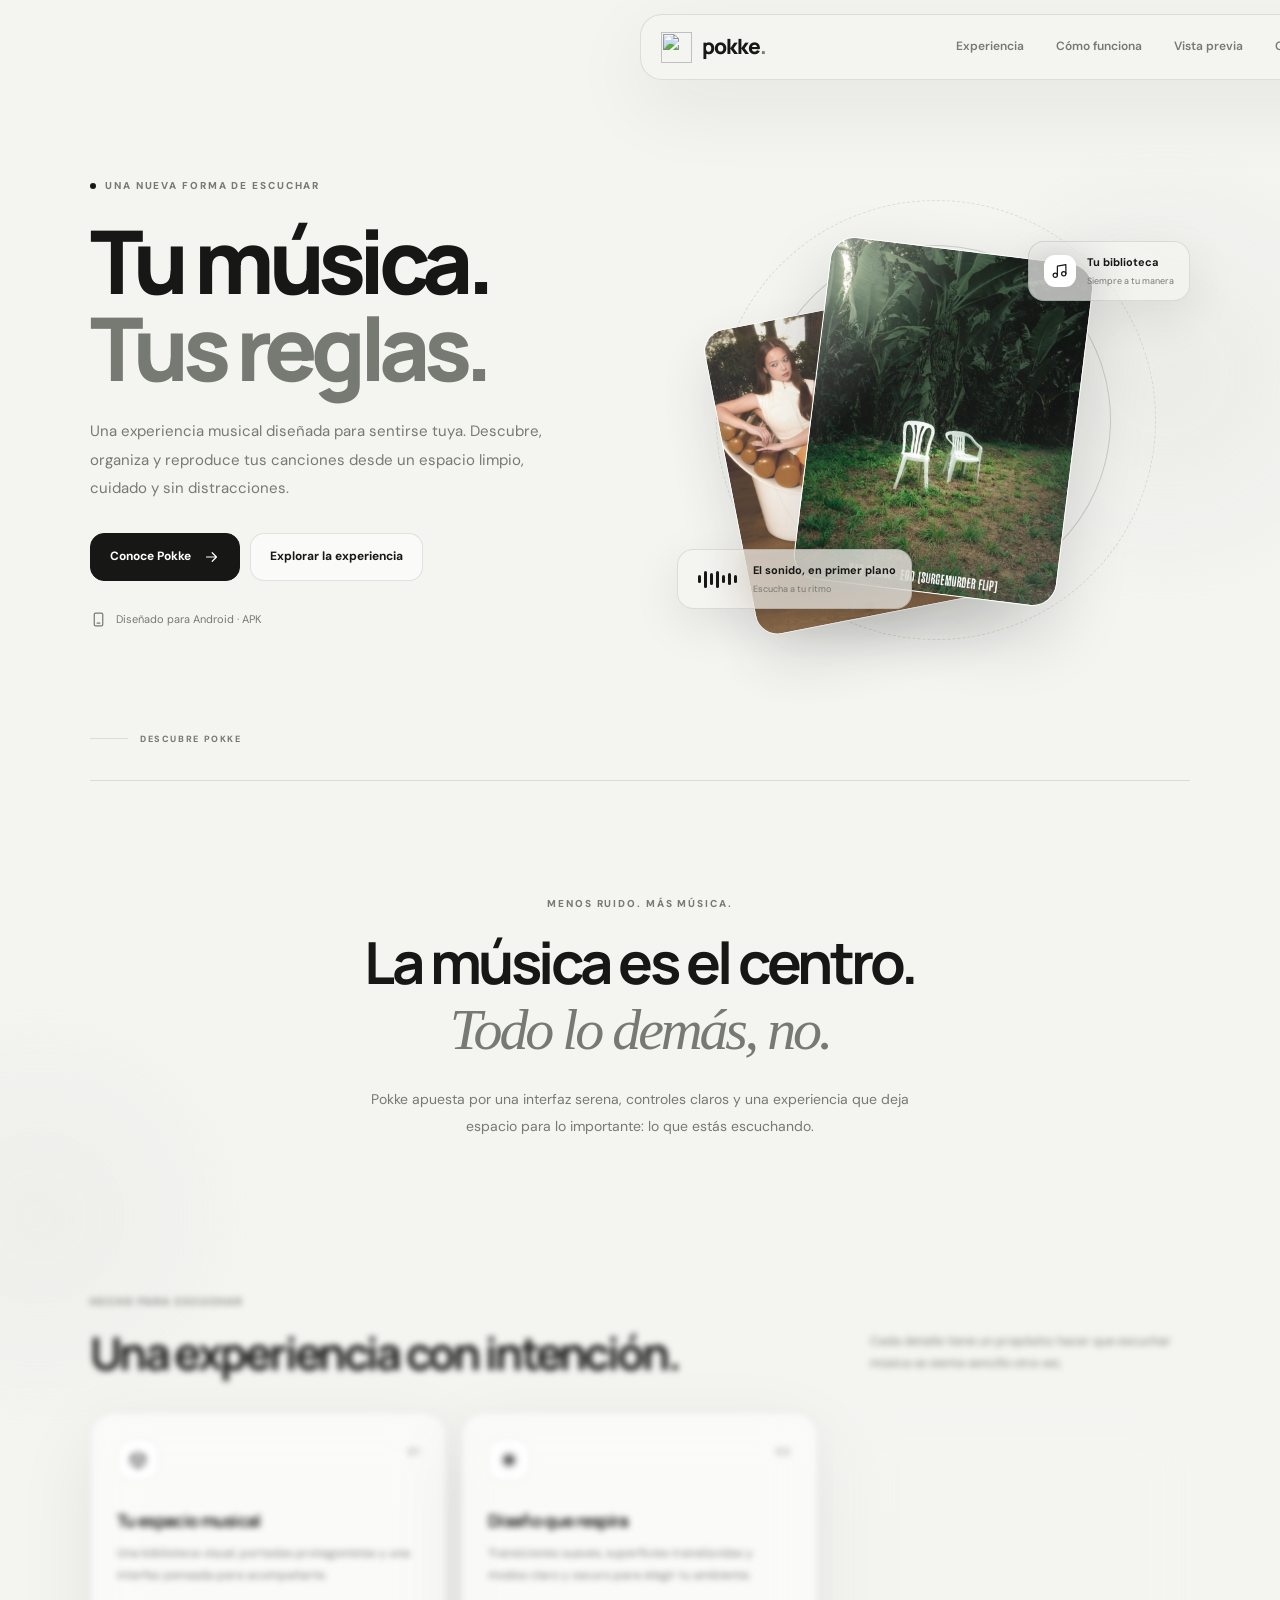
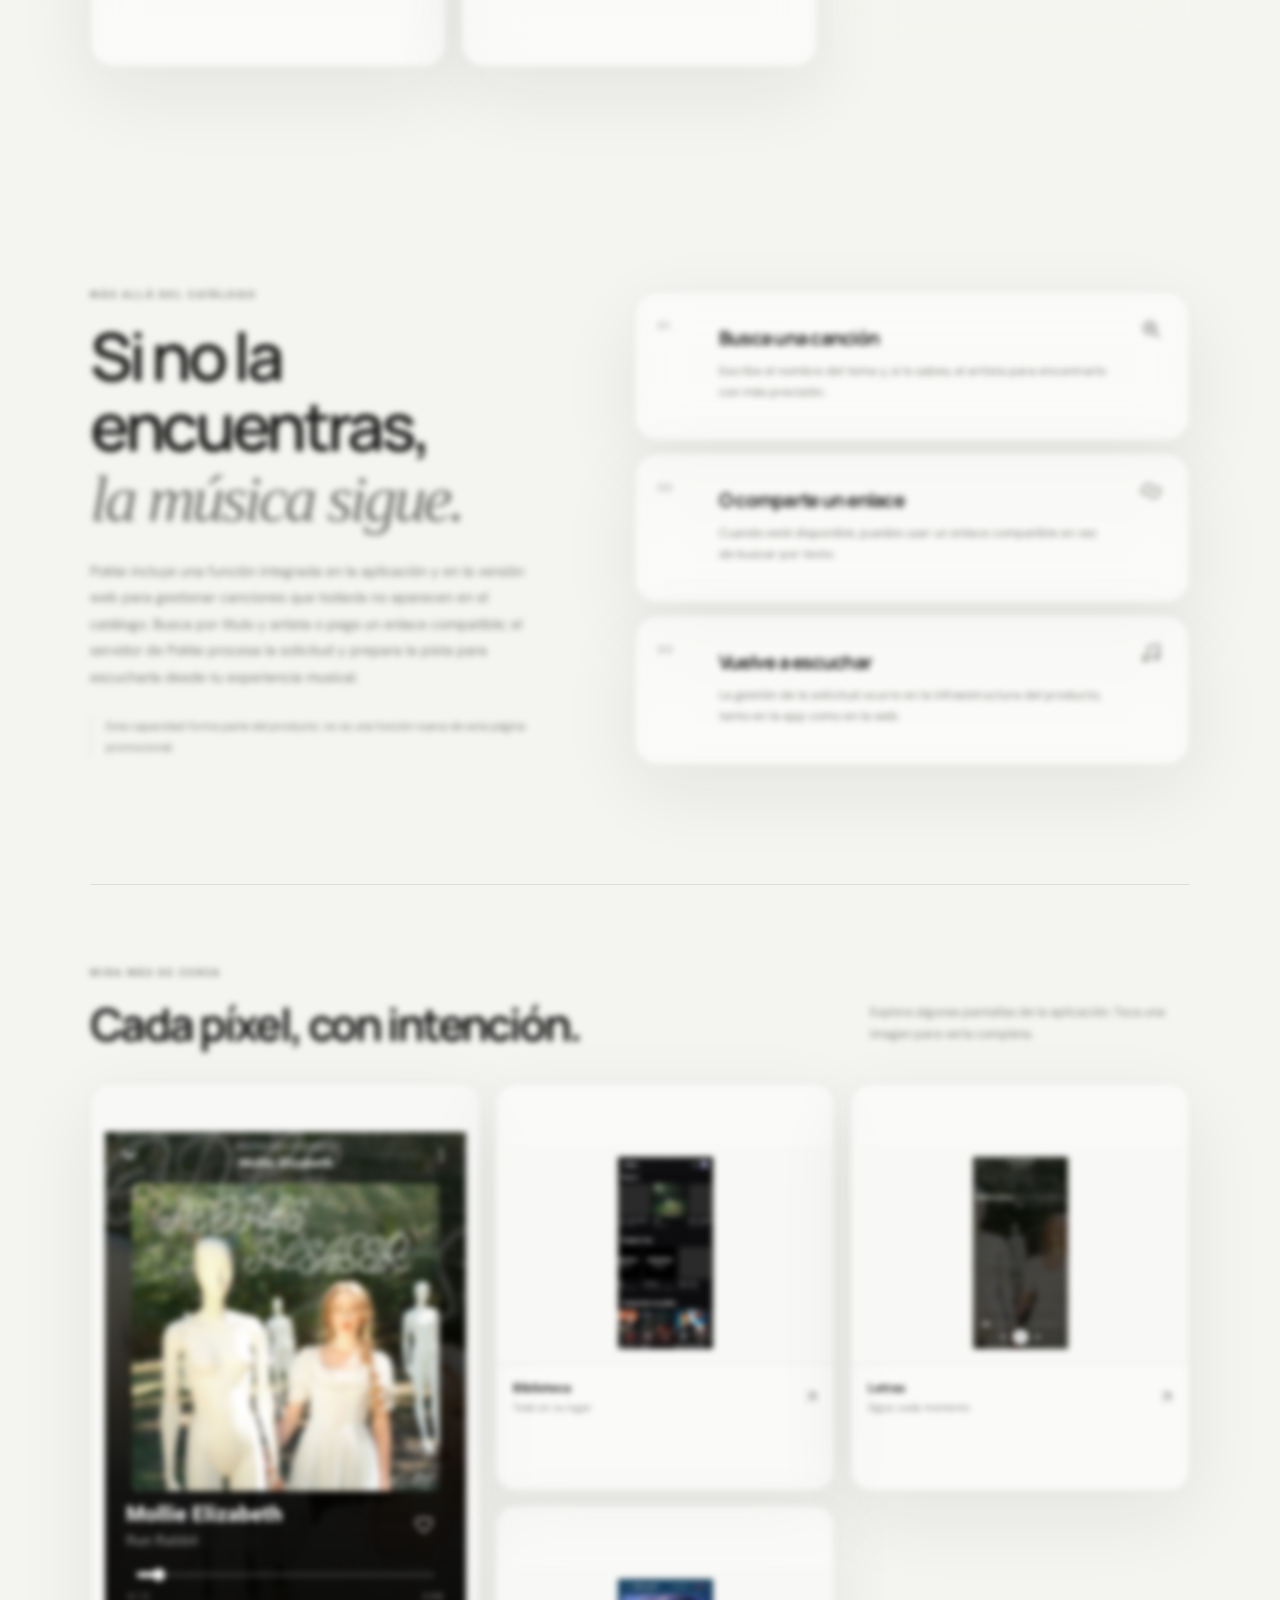
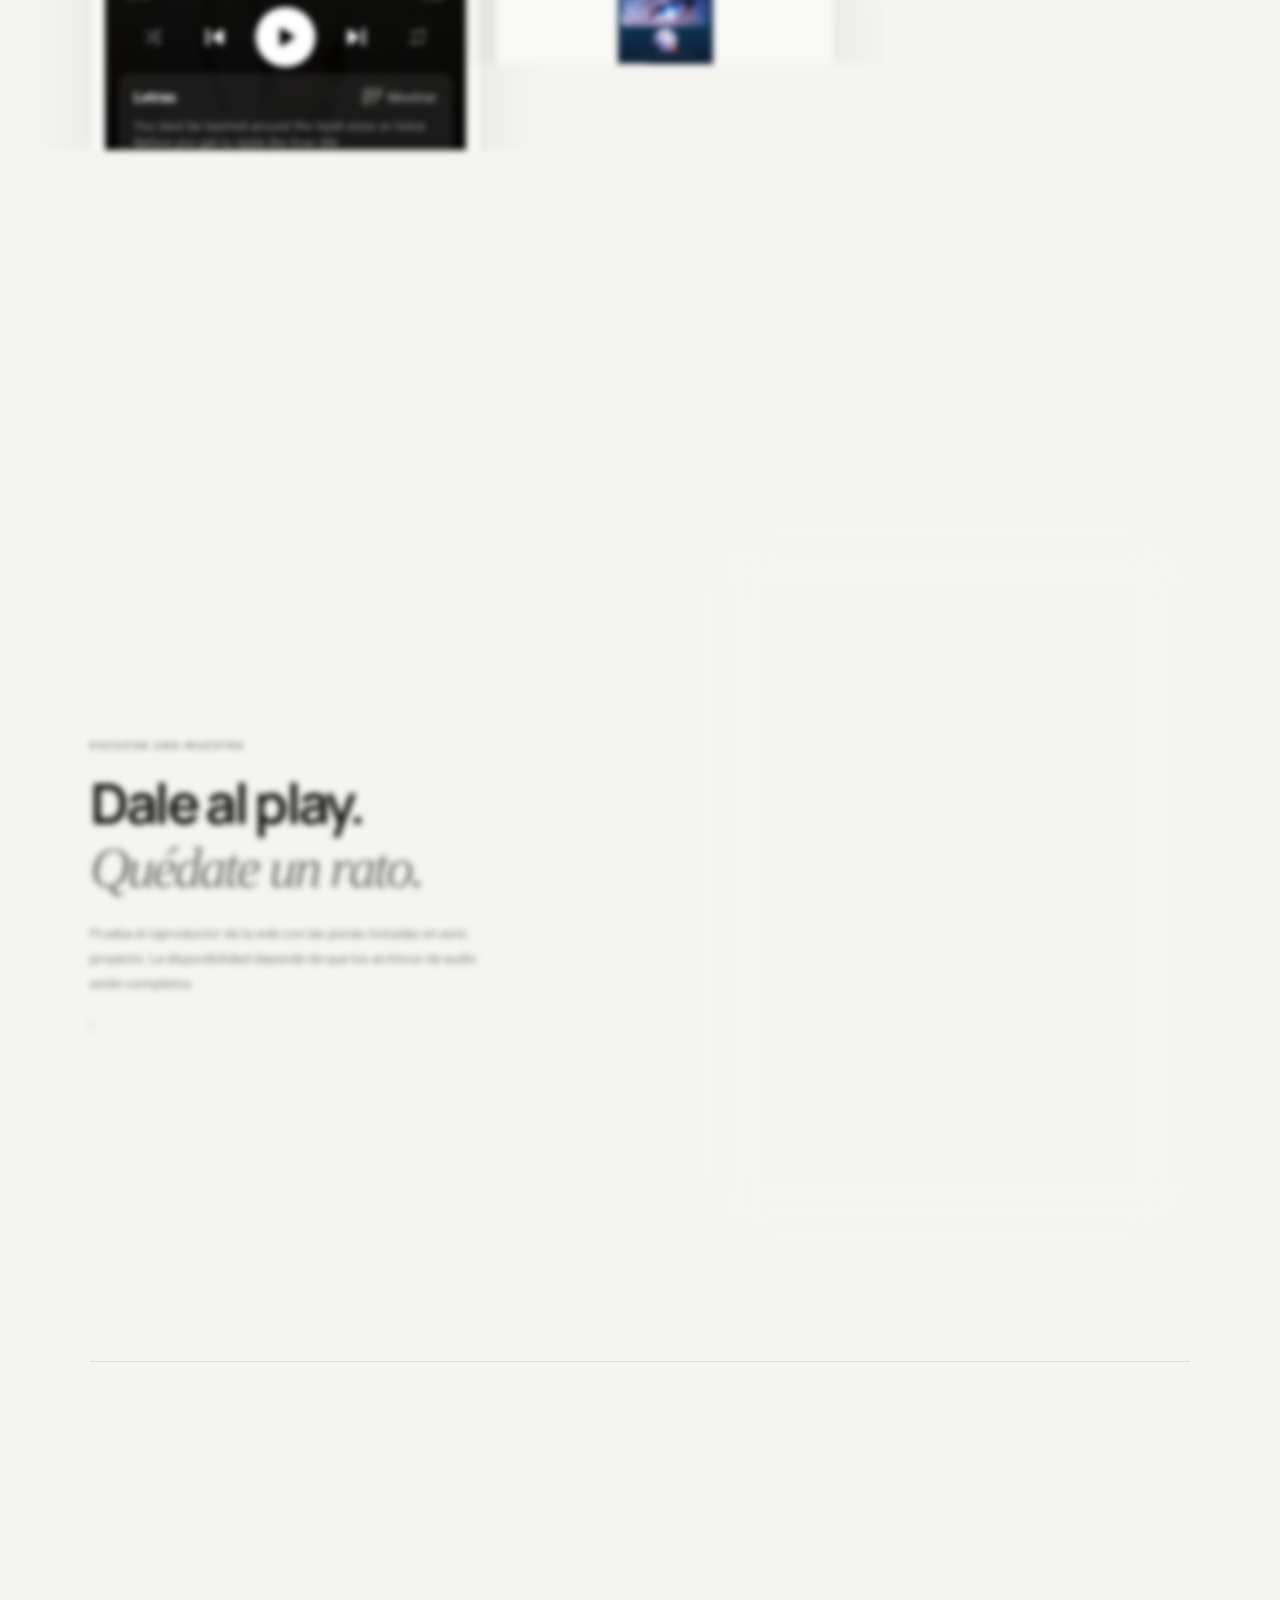
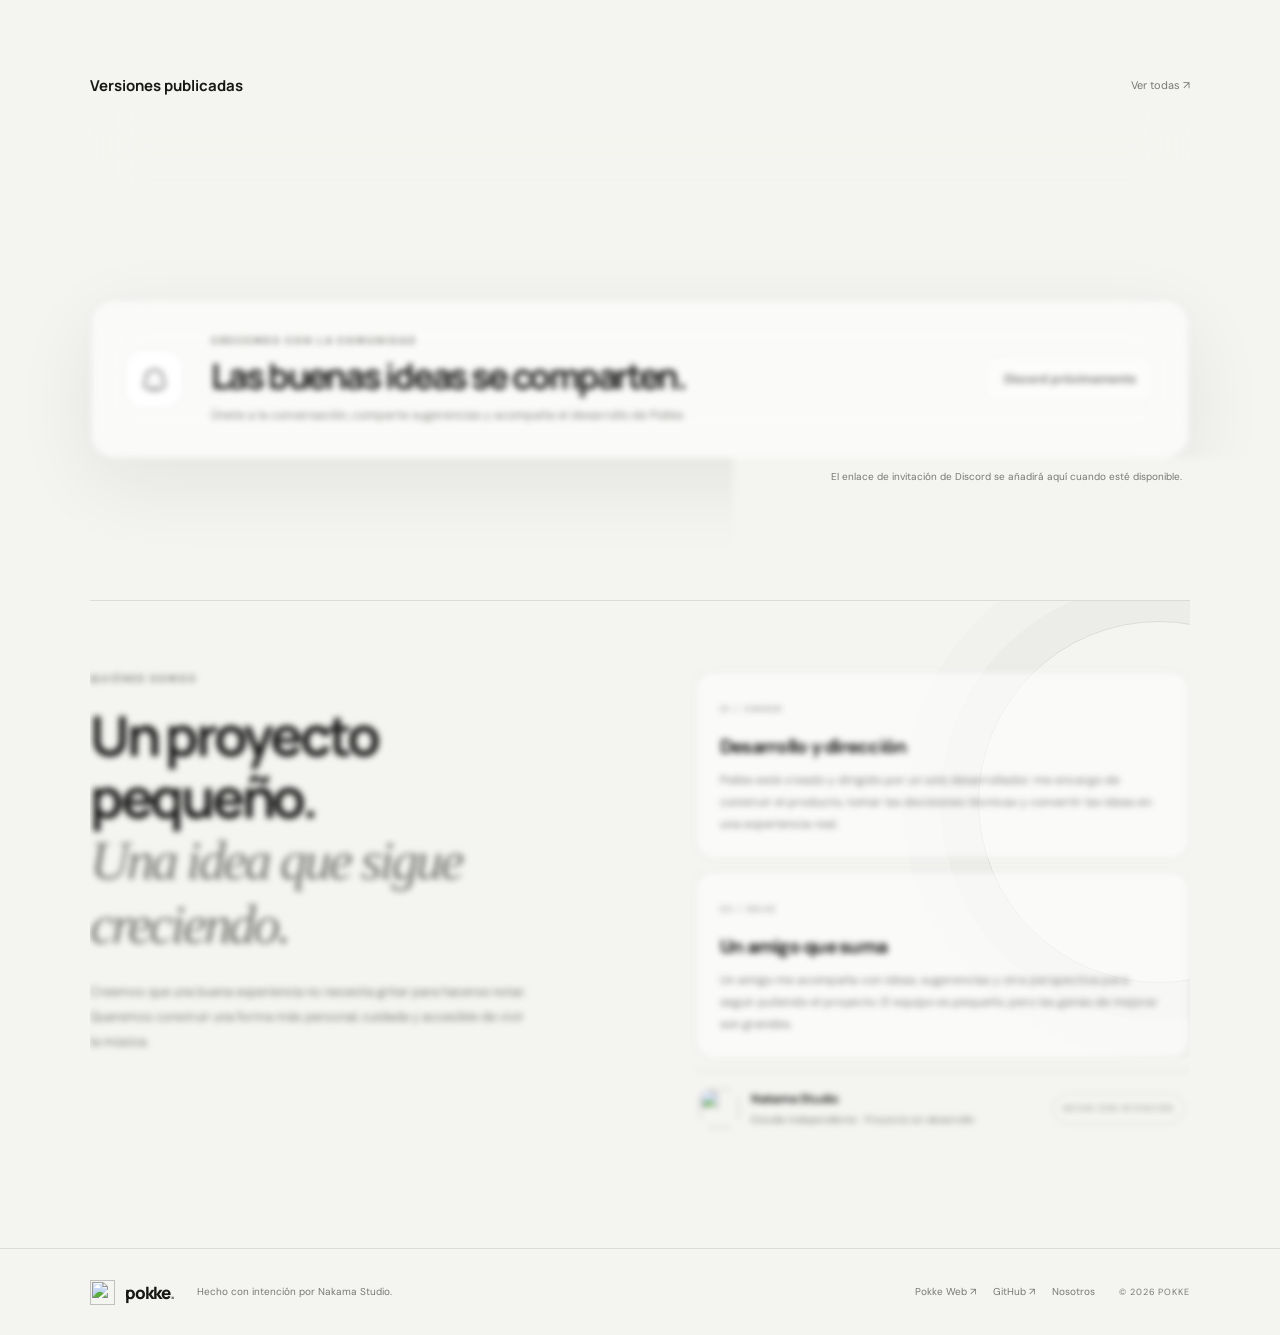
==== commit 0da1626a: "Update index.html" ====
--- a/index.html
+++ b/index.html
@@ -17,11 +17,11 @@
   <div class="pointer-glow" aria-hidden="true"></div>
   <div class="ambient ambient-one" aria-hidden="true"></div><div class="ambient ambient-two" aria-hidden="true"></div>
   <header class="nav-shell glass">
-    <a class="brand" href="#top" aria-label="Pokke, inicio"><img src="​logo.png" alt="" class="brand-mark"><span>pokke<span class="brand-period">.</span></span></a>
+    <a class="brand" href="#top" aria-label="Pokke, inicio"><img src="assets/pokke-logo-rounded.png" alt="" class="brand-mark"><span>pokke<span class="brand-period">.</span></span></a>
     <nav class="nav-links" aria-label="Main navigation">
       <a href="#experience" data-i18n="navExperience">Experiencia</a><a href="#catalog" data-i18n="navCatalog">Catálogo</a><a href="#preview" data-i18n="navPreview">Vista previa</a><a href="#community" data-i18n="navCommunity">Comunidad</a><a href="#about" data-i18n="navAbout">Nosotros</a>
     </nav>
-    <div class="nav-actions"><button class="text-button" id="language-toggle" type="button" aria-label="Change language">EN</button><button class="theme-toggle" id="theme-toggle" type="button" aria-label="Cambiar tema"><svg viewBox="0 0 24 24" aria-hidden="true"><path d="M12 3v2m0 14v2M3 12h2m14 0h2M5.64 5.64l1.42 1.42m9.88 9.88 1.42 1.42m0-12.72-1.42 1.42m-9.88 9.88-1.42 1.42M16 12a4 4 0 1 1-8 0 4 4 0 0 1 8 0Z"/></svg></button><a class="nav-cta" href="#download" data-i18n="navDownload">Descargar <span aria-hidden="true">↗</span></a></div>
+    <div class="nav-actions"><button class="text-button" id="language-toggle" type="button" aria-label="Change language">EN</button><button class="theme-toggle" id="theme-toggle" type="button" aria-label="Cambiar tema"><svg viewBox="0 0 24 24" aria-hidden="true"><path d="M12 3v2m0 14v2M3 12h2m14 0h2M5.64 5.64l1.42 1.42m9.88 9.88 1.42 1.42m0-12.72-1.42 1.42m-9.88 9.88-1.42 1.42M16 12a4 4 0 1 1-8 0 4 4 0 0 1 8 0Z"/></svg></button><a class="nav-cta" href="https://lunethosdev-eng.github.io/Moshii/#/firstpage" target="_blank" rel="noopener noreferrer" data-i18n="navWeb">Probar web <span aria-hidden="true">↗</span></a></div>
     <button class="mobile-menu" id="mobile-menu" type="button" aria-label="Abrir menú"><svg viewBox="0 0 24 24" aria-hidden="true"><path d="M4 7h16M4 12h16M4 17h16"/></svg></button>
   </header>
   <main id="top">
@@ -30,8 +30,8 @@
         <div class="eyebrow reveal"><span class="status-dot"></span><span data-i18n="eyebrow">UNA NUEVA FORMA DE ESCUCHAR</span></div>
         <h1 class="reveal delay-1" data-i18n-html="heroTitle">Tu música.<br><span class="muted-heading">Tus reglas.</span></h1>
         <p class="hero-lede reveal delay-2" data-i18n="heroBody">Una experiencia musical diseñada para sentirse tuya. Descubre, organiza y reproduce tus canciones desde un espacio limpio, cuidado y sin distracciones.</p>
-        <div class="hero-buttons reveal delay-3"><a class="button button-dark" href="#download"><span data-i18n="getApp">Conoce Pokke</span><svg viewBox="0 0 24 24" aria-hidden="true"><path d="M5 12h14m-6-6 6 6-6 6"/></svg></a><a class="button button-light" href="#preview" data-i18n="explore">Explorar la experiencia</a></div>
-        <div class="hero-footnote reveal delay-3"><svg viewBox="0 0 24 24" aria-hidden="true"><rect x="6" y="3" width="12" height="18" rx="2"/><path d="M10 17h4"/></svg><span data-i18n="androidNote">Diseñado para Android · APK</span></div>
+        <div class="hero-buttons reveal delay-3"><a class="button button-dark" href="https://lunethosdev-eng.github.io/Moshii/#/firstpage" target="_blank" rel="noopener noreferrer"><span data-i18n="getApp">Probar Pokke Web</span><svg viewBox="0 0 24 24" aria-hidden="true"><path d="M5 12h14m-6-6 6 6-6 6"/></svg></a><a class="button button-light" href="#preview" data-i18n="explore">Explorar la experiencia</a></div>
+        <div class="hero-footnote reveal delay-3"><svg viewBox="0 0 24 24" aria-hidden="true"><rect x="6" y="3" width="12" height="18" rx="2"/><path d="M10 17h4"/></svg><span data-i18n="androidNote">Android disponible · iOS y Windows próximamente</span></div>
       </div>
       <div class="hero-art reveal delay-2">
         <div class="orbit orbit-a"></div><div class="orbit orbit-b"></div>
@@ -91,7 +91,7 @@
     </section>
 
     <section class="download-section section-wrap" id="download">
-      <div class="download-panel reveal"><div class="download-orb" aria-hidden="true"><img src="​logo.png" alt=""></div><div class="download-copy"><p class="section-kicker" data-i18n="downloadKicker">TU PRÓXIMO PLAY EMPIEZA AQUÍ</p><h2 data-i18n="downloadTitle">Conoce Pokke.</h2><p data-i18n="downloadBody">Consulta las versiones publicadas y descarga el APK desde los lanzamientos oficiales del proyecto.</p></div><div class="download-actions" id="latest-download-container"><span class="loading-line" data-i18n="loadingReleases">Buscando la última versión…</span><a class="button button-dark" href="https://github.com/lunethosdev-eng/okipokkeX/releases" target="_blank" rel="noopener noreferrer" data-i18n="viewReleases">Ver lanzamientos ↗</a></div></div>
+      <div class="download-panel reveal"><div class="download-orb" aria-hidden="true"><img src="assets/pokke-logo-rounded.png" alt=""></div><div class="download-copy"><p class="section-kicker" data-i18n="downloadKicker">TU PRÓXIMO PLAY EMPIEZA AQUÍ</p><h2 data-i18n="downloadTitle">Conoce Pokke.</h2><p data-i18n="downloadBody">Consulta las versiones publicadas y descarga el APK desde los lanzamientos oficiales del proyecto.</p></div><div class="download-actions" id="latest-download-container"><span class="loading-line" data-i18n="loadingReleases">Buscando la última versión…</span><a class="button button-dark" href="https://github.com/lunethosdev-eng/okipokkeX/releases" target="_blank" rel="noopener noreferrer" data-i18n="viewReleases">Ver lanzamientos ↗</a></div></div>
       <div class="release-area"><div class="release-heading"><h3 data-i18n="releaseTitle">Versiones publicadas</h3><a href="https://github.com/lunethosdev-eng/okipokkeX/releases" target="_blank" rel="noopener noreferrer" data-i18n="allReleases">Ver todas ↗</a></div><div class="release-list glass" id="versions-list"><p class="release-empty" data-i18n="loadingVersions">Cargando versiones…</p></div></div>
     </section>
 
@@ -99,11 +99,11 @@
 
     <section class="about-section section-wrap" id="about">
       <div class="about-heading reveal"><p class="section-kicker" data-i18n="aboutKicker">QUIÉNES SOMOS</p><h2 data-i18n-html="aboutTitle">Un proyecto pequeño.<br><span class="serif">Una idea que sigue creciendo.</span></h2><p class="about-manifesto" data-i18n="aboutManifesto">Creemos que una buena experiencia no necesita gritar para hacerse notar. Queremos construir una forma más personal, cuidada y accesible de vivir la música.</p></div>
-      <div class="about-copy reveal delay-1"><div class="about-profile"><span class="about-profile-index">01 / OWNER</span><h3 data-i18n="ownerTitle">Desarrollo y dirección</h3><p data-i18n="ownerBody">Pokke está creado y dirigido por un solo desarrollador: me encargo de construir el producto, tomar las decisiones técnicas y convertir las ideas en una experiencia real.</p></div><div class="about-profile"><span class="about-profile-index">02 / IDEAS</span><h3 data-i18n="friendTitle">Un amigo que suma</h3><p data-i18n="friendBody">Un amigo me acompaña con ideas, sugerencias y otra perspectiva para seguir puliendo el proyecto. El equipo es pequeño, pero las ganas de mejorar son grandes.</p></div><div class="studio-signature"><img src="​logo.png" alt=""><span><b>Nakama Studio</b><small data-i18n="studioLabel">Estudio independiente · Proyecto en desarrollo</small></span><span class="studio-stamp" data-i18n="studioStamp">HECHO CON INTENCIÓN</span></div></div>
+      <div class="about-copy reveal delay-1"><div class="about-profile"><span class="about-profile-index">01 / OWNER</span><h3 data-i18n="ownerTitle">Desarrollo y dirección</h3><p data-i18n="ownerBody">Pokke está creado y dirigido por un solo desarrollador: me encargo de construir el producto, tomar las decisiones técnicas y convertir las ideas en una experiencia real.</p></div><div class="about-profile"><span class="about-profile-index">02 / IDEAS</span><h3 data-i18n="friendTitle">Un amigo que suma</h3><p data-i18n="friendBody">Un amigo me acompaña con ideas, sugerencias y otra perspectiva para seguir puliendo el proyecto. El equipo es pequeño, pero las ganas de mejorar son grandes.</p></div><div class="studio-signature"><img src="assets/pokke-logo-rounded.png" alt=""><span><b>Nakama Studio</b><small data-i18n="studioLabel">Estudio independiente · Proyecto en desarrollo</small></span><span class="studio-stamp" data-i18n="studioStamp">HECHO CON INTENCIÓN</span></div></div>
     </section>
   </main>
-  <footer class="footer"><a class="brand footer-brand" href="#top"><img src="​logo.png" alt="" class="brand-mark"><span>pokke<span class="brand-period">.</span></span></a><p data-i18n="footerLine">Hecho con intención por Nakama Studio.</p><div class="footer-links"><a href="https://github.com/lunethosdev-eng/okipokkeX" target="_blank" rel="noopener noreferrer">GitHub ↗</a><a href="#about" data-i18n="navAbout">Nosotros</a></div><span class="copyright">© <span id="year"></span> POKKE</span></footer>
+  <footer class="footer"><a class="brand footer-brand" href="#top"><img src="assets/pokke-logo-rounded.png" alt="" class="brand-mark"><span>pokke<span class="brand-period">.</span></span></a><p data-i18n="footerLine">Hecho con intención por Nakama Studio.</p><div class="footer-links"><a href="https://lunethosdev-eng.github.io/Moshii/#/firstpage" target="_blank" rel="noopener noreferrer">Pokke Web ↗</a><a href="https://github.com/lunethosdev-eng/okipokkeX" target="_blank" rel="noopener noreferrer">GitHub ↗</a><a href="#about" data-i18n="navAbout">Nosotros</a></div><span class="copyright">© <span id="year"></span> POKKE</span></footer>
   <div class="image-modal" id="image-modal" role="dialog" aria-modal="true" aria-label="Vista ampliada" hidden><button class="modal-close" id="modal-close" type="button" aria-label="Cerrar">×</button><img id="modal-image" alt=""><p id="modal-caption"></p></div>
   <script src="app.js"></script>
 </body>
-                                                                                                                                                                                                                               </html>
+                                                                                                                                                                                                                                                                                                                                                                                                  </html>
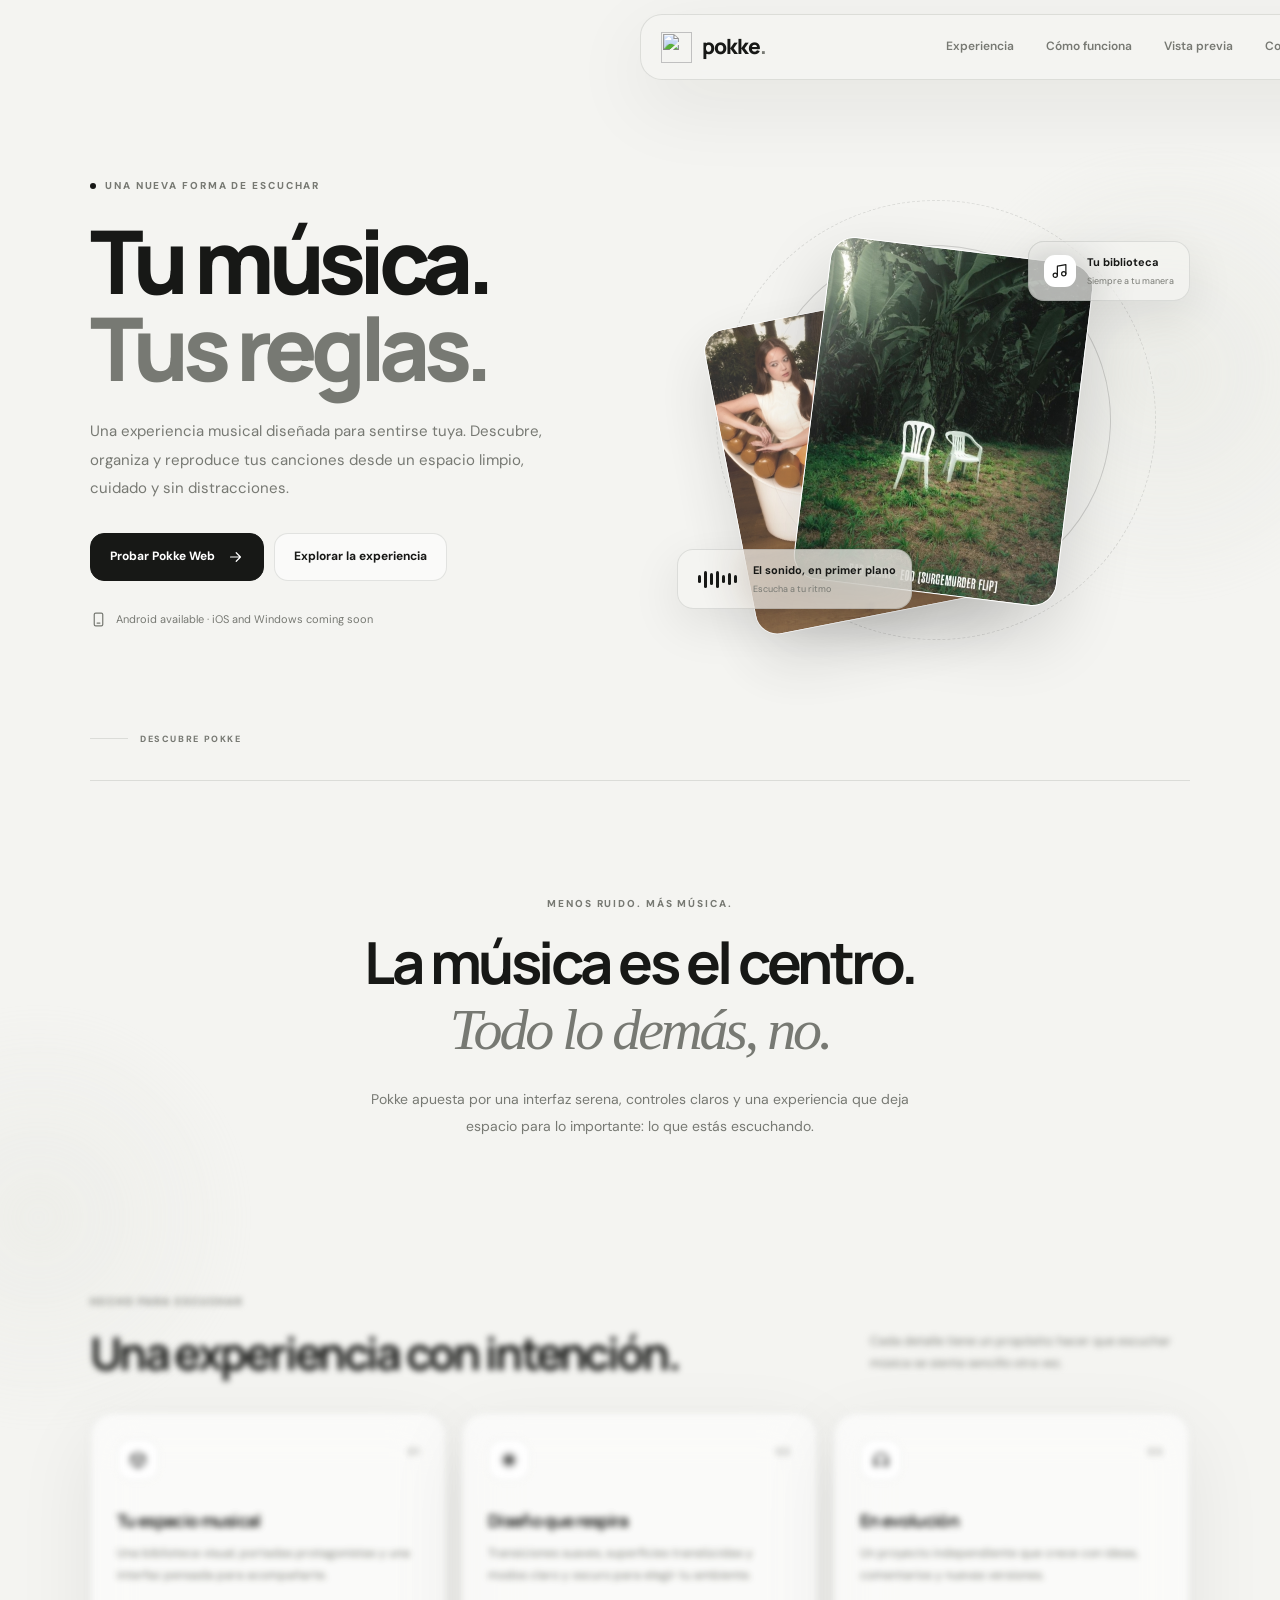
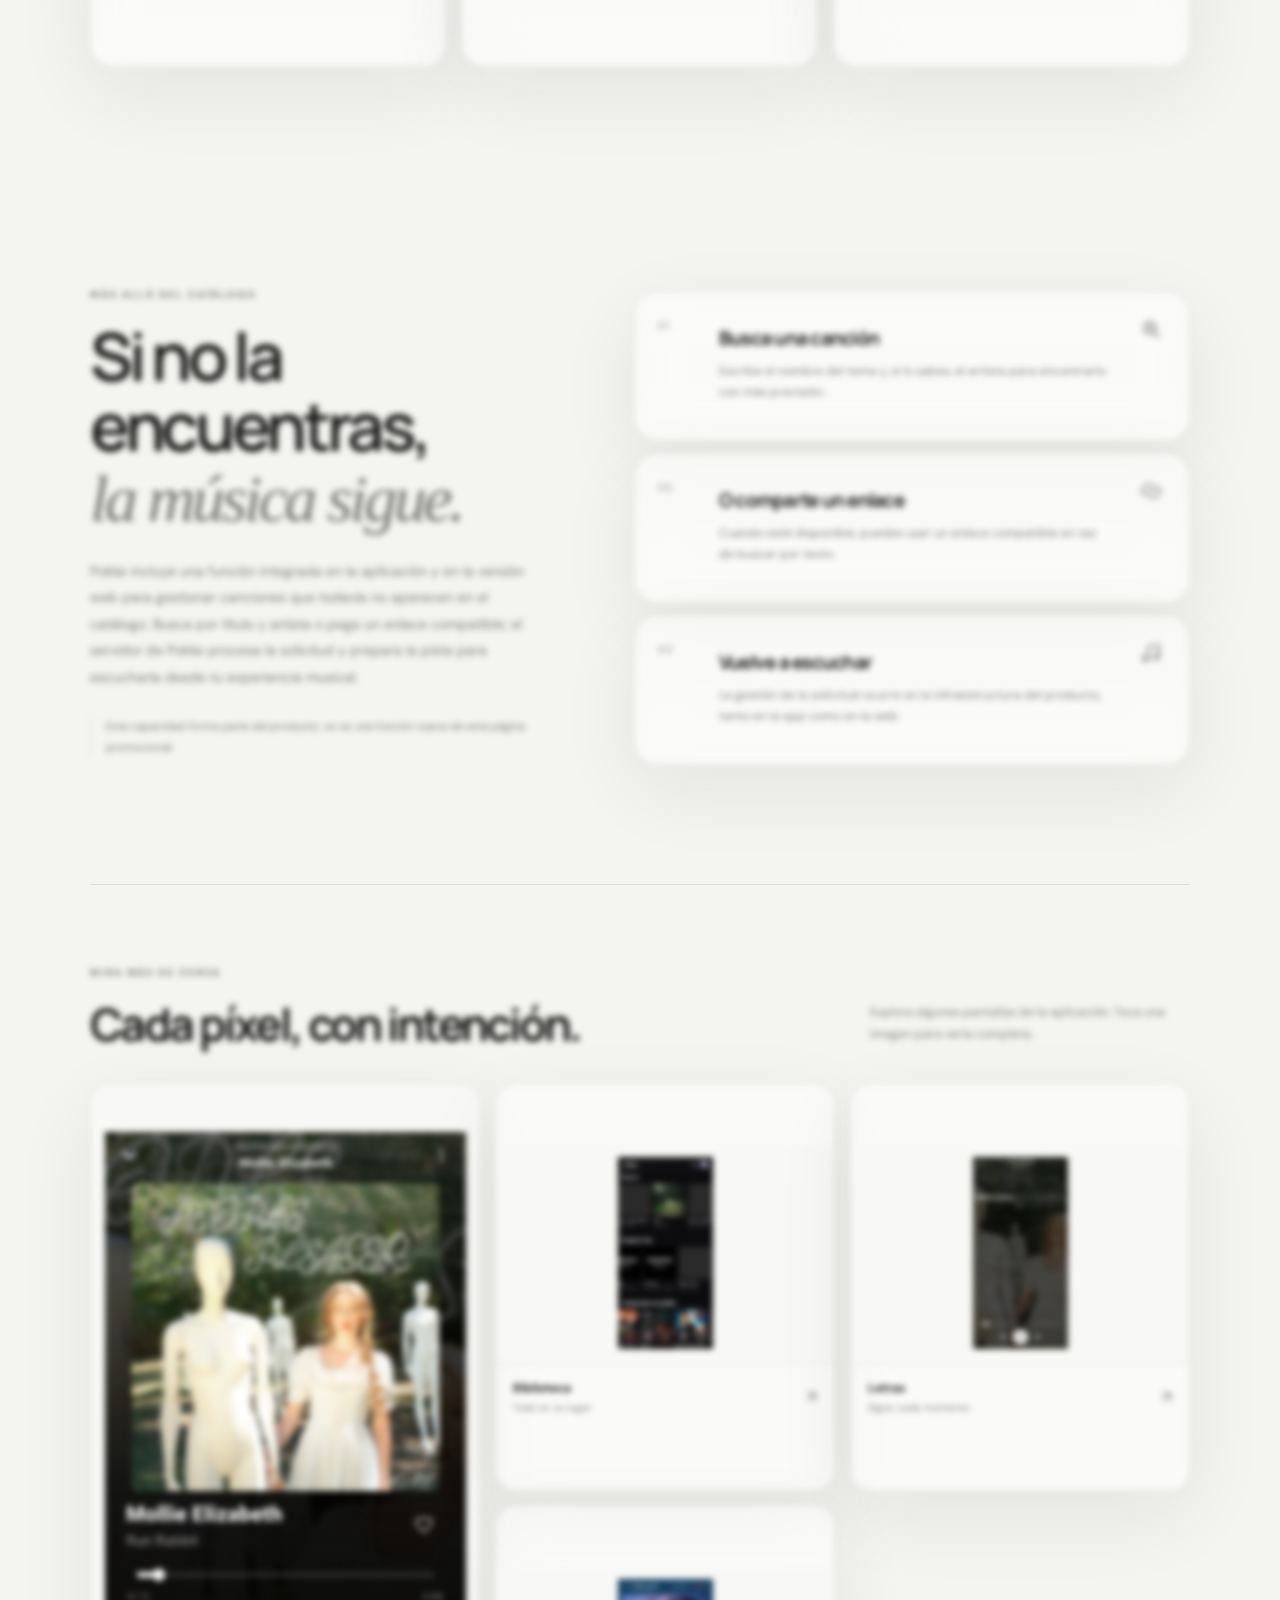
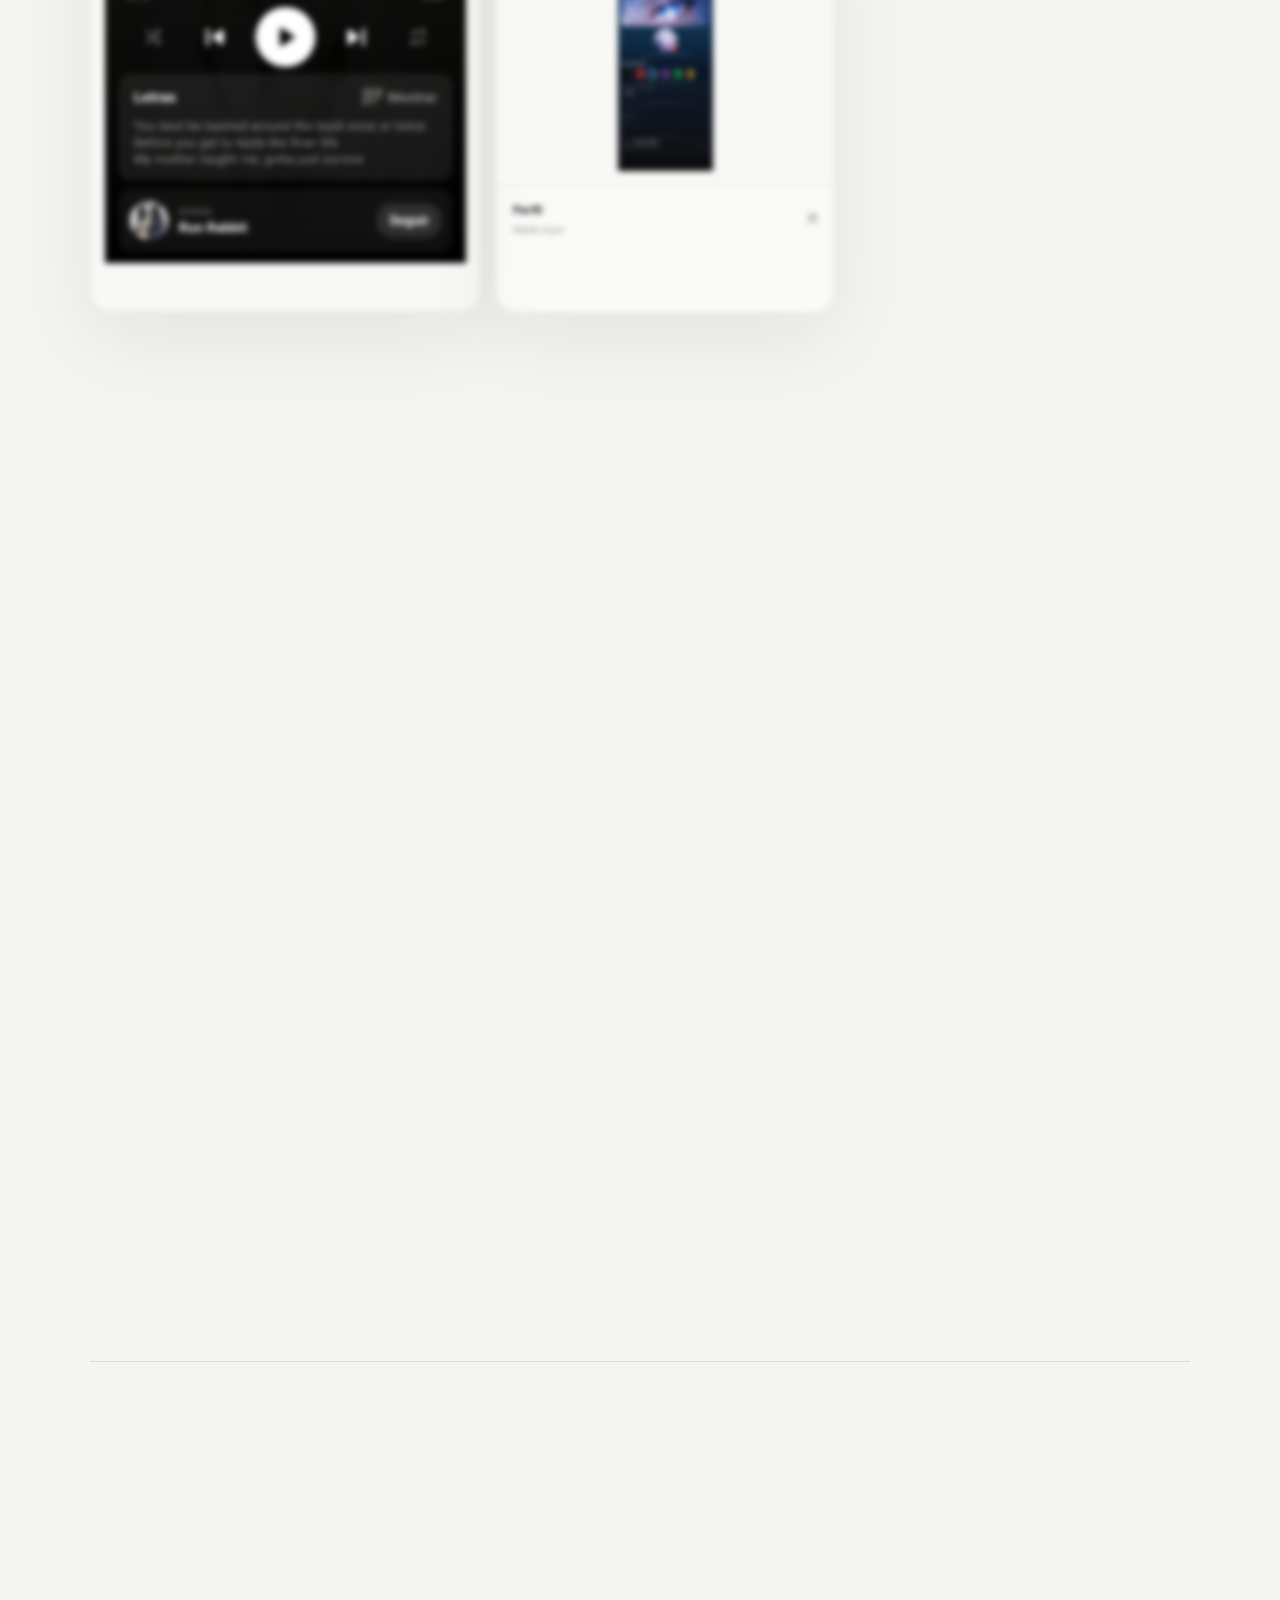
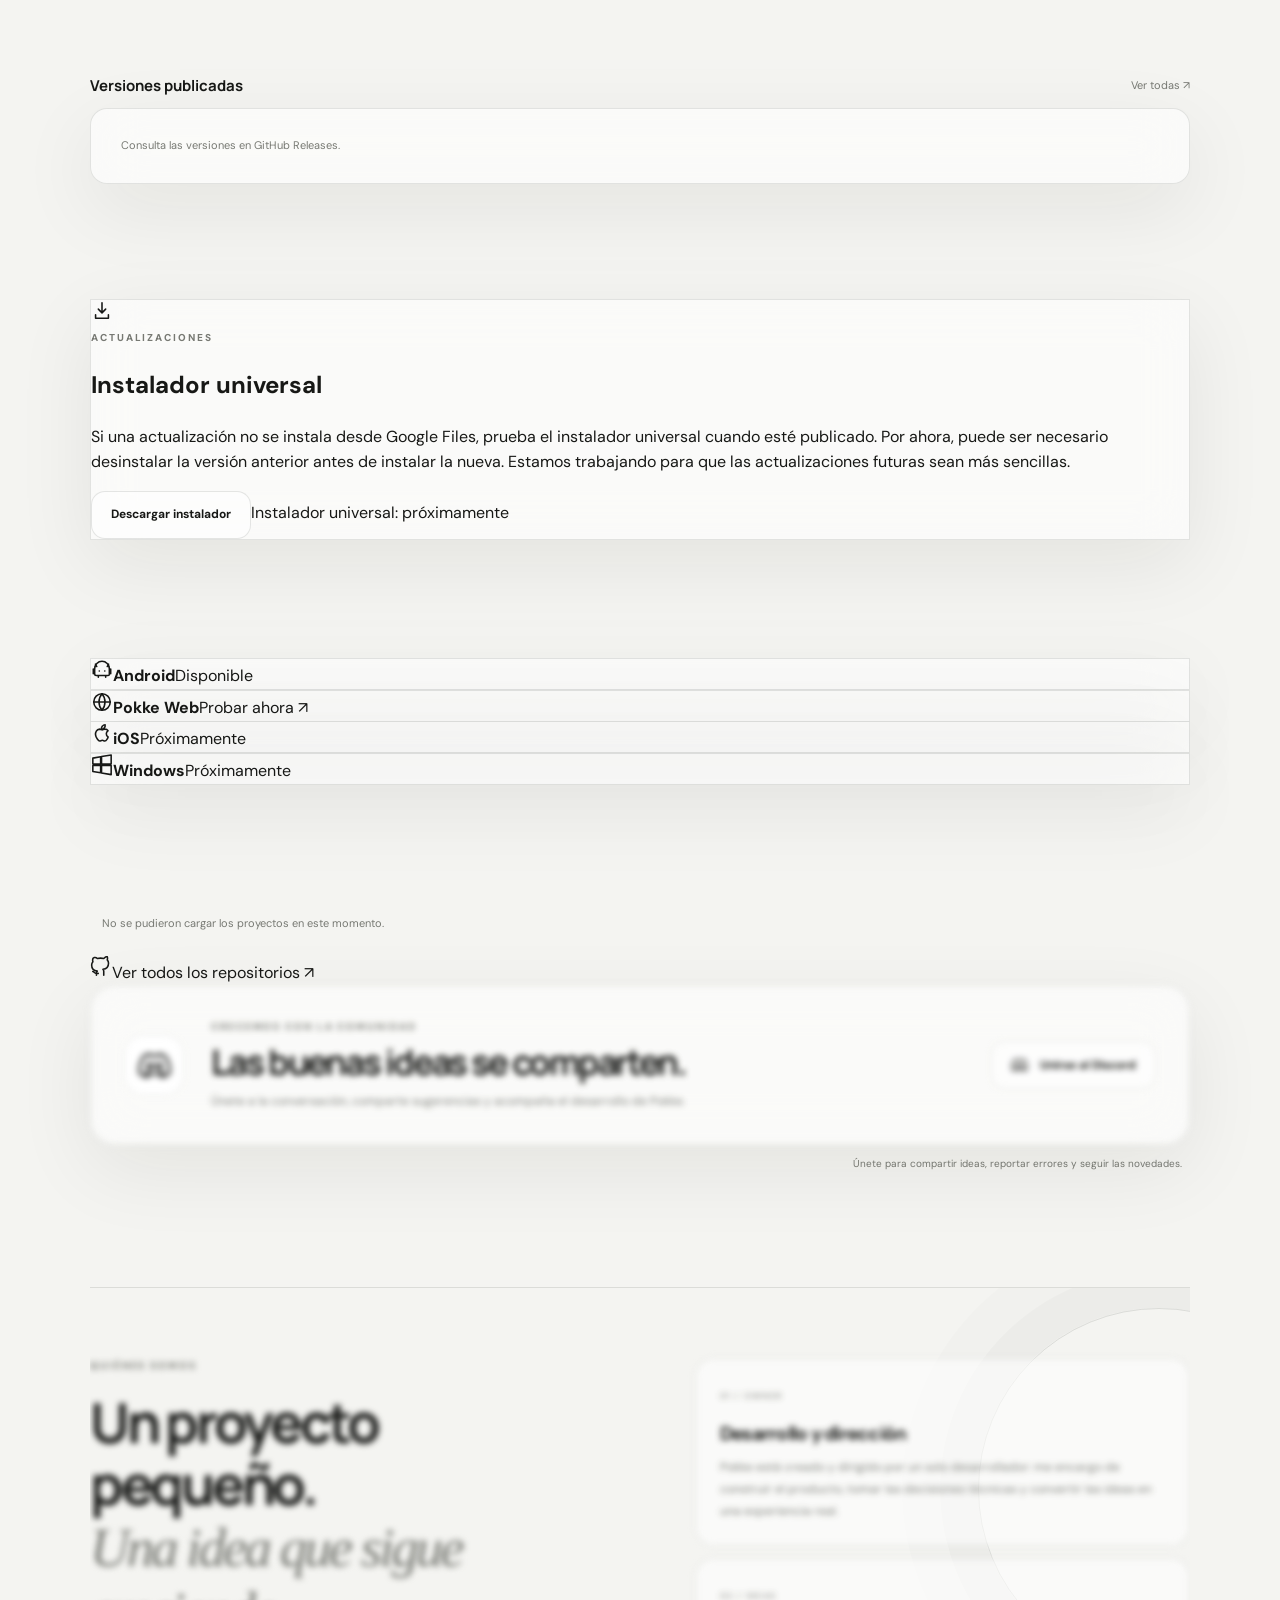
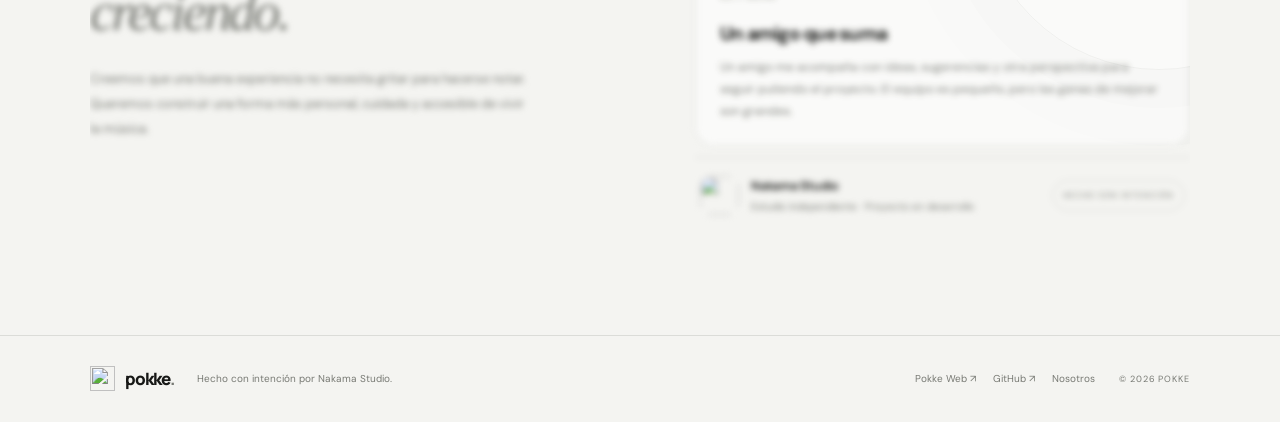
==== commit 4a00dbcc: "Update index.html" ====
--- a/index.html
+++ b/index.html
@@ -6,7 +6,7 @@
   <meta name="theme-color" content="#f4f4f1">
   <meta name="description" content="Pokke es una experiencia musical para descubrir, organizar y escuchar música desde Android.">
   <title>Pokke — Tu música, a tu manera</title>
-  <link rel="icon" href="​logo.png" type="image/png">
+  <link rel="icon" href="assets/pokke-logo-rounded.png" type="image/png">
   <link rel="stylesheet" href="style.css">
   <link rel="preconnect" href="https://fonts.googleapis.com">
   <link rel="preconnect" href="https://fonts.gstatic.com" crossorigin>
@@ -95,7 +95,10 @@
       <div class="release-area"><div class="release-heading"><h3 data-i18n="releaseTitle">Versiones publicadas</h3><a href="https://github.com/lunethosdev-eng/okipokkeX/releases" target="_blank" rel="noopener noreferrer" data-i18n="allReleases">Ver todas ↗</a></div><div class="release-list glass" id="versions-list"><p class="release-empty" data-i18n="loadingVersions">Cargando versiones…</p></div></div>
     </section>
 
-    <section class="community-section section-wrap" id="community"><div class="community-card glass reveal"><div class="community-mark"><svg viewBox="0 0 48 48" aria-hidden="true"><path d="M13 14c7-5 15-5 22 0l4 20c-5 4-9 5-13 5l-2-4-2 4c-4 0-8-1-13-5l4-20Z"/><path d="M18 25h.1M30 25h.1"/></svg></div><div><p class="section-kicker" data-i18n="communityKicker">CRECEMOS CON LA COMUNIDAD</p><h2 data-i18n="communityTitle">Las buenas ideas se comparten.</h2><p data-i18n="communityBody">Únete a la conversación, comparte sugerencias y acompaña el desarrollo de Pokke.</p></div><a class="button button-light" id="discord-link" href="#community" aria-disabled="true" data-i18n="discordSoon">Discord próximamente</a></div><p class="small-note" data-i18n="discordNote">El enlace de invitación de Discord se añadirá aquí cuando esté disponible.</p></section>
+    <section class="installer-section section-wrap"><div class="installer-card glass"><div class="installer-symbol"><svg viewBox="0 0 24 24" aria-hidden="true"><path d="M12 3v11m-4-4 4 4 4-4M5 16v4h14v-4"/></svg></div><div><p class="section-kicker" data-i18n="installerKicker">ACTUALIZACIONES</p><h2 data-i18n="universalTitle">Instalador universal</h2><p data-i18n="universalBody">Si una actualización no se instala desde Google Files, prueba el instalador universal cuando esté publicado. Por ahora, puede ser necesario desinstalar la versión anterior antes de instalar la nueva. Estamos trabajando para que las actualizaciones futuras sean más sencillas.</p></div><a class="button button-light" id="universal-installer-link" href="downloads/pokke-universal-installer.apk" hidden download data-i18n="installerDownload">Descargar instalador</a><span class="installer-pending" id="installer-pending" data-i18n="installerPending">Instalador universal: próximamente</span></div></section>
+    <section class="platform-section section-wrap" id="platforms"><div class="section-heading reveal"><div><p class="section-kicker" data-i18n="platformKicker">UNA EXPERIENCIA EN EXPANSIÓN</p><h2 data-i18n="platformTitle">Donde escuchas.</h2></div><p data-i18n="platformBody">Pokke ya está disponible en Android y en la web. Estamos preparando el camino para más plataformas.</p></div><div class="platform-grid"><article class="platform-card glass"><svg class="platform-icon android-icon" viewBox="0 0 24 24" aria-label="Android"><path d="M6.3 8.2 4.8 5.6M17.7 8.2l1.5-2.6M4 10.5a8 8 0 0 1 16 0v6.1a1.4 1.4 0 0 1-1.4 1.4h-13A1.6 1.6 0 0 1 4 16.4zM8 20v-2m8 2v-2M2.5 11v5m19-5v5M9 13h.1M15 13h.1"/></svg><b>Android</b><span class="platform-status available" data-i18n="platformAvailable">Disponible</span></article><article class="platform-card glass"><svg class="platform-icon web-icon" viewBox="0 0 24 24" aria-label="Web"><circle cx="12" cy="12" r="9"/><path d="M3 12h18M12 3a14 14 0 0 1 0 18M12 3a14 14 0 0 0 0 18"/></svg><b>Pokke Web</b><a class="platform-status" href="https://lunethosdev-eng.github.io/Moshii/#/firstpage" target="_blank" rel="noopener noreferrer" data-i18n="platformTry">Probar ahora ↗</a></article><article class="platform-card glass"><svg class="platform-icon apple-icon" viewBox="0 0 24 24" aria-label="Apple iOS"><path d="M16.7 12.8c0-2.2 1.8-3.2 1.9-3.3a4.1 4.1 0 0 0-3.2-1.7c-1.3-.1-2.5.8-3.2.8s-1.7-.8-2.8-.8a4.3 4.3 0 0 0-3.6 2.2c-1.5 2.6-.4 6.5 1.1 8.6.7 1 1.5 2.1 2.6 2.1s1.5-.7 2.8-.7 1.7.7 2.8.7 1.8-1 2.5-2.1a9.3 9.3 0 0 0 1.1-2.3 3.8 3.8 0 0 1-2-3.5ZM14.5 6.4A4 4 0 0 0 15.4 3a4.2 4.2 0 0 0-3 1.5 3.8 3.8 0 0 0-.9 3.2 3.5 3.5 0 0 0 3-1.3Z"/></svg><b>iOS</b><span class="platform-status soon" data-i18n="platformSoon">Próximamente</span></article><article class="platform-card glass"><svg class="platform-icon windows-icon" viewBox="0 0 24 24" aria-label="Windows"><path d="M2 4.5 10.5 3v8H2zm9.5-1.7L22 1v10H11.5zM2 12.5h8.5v8L2 19zm9.5 0H22v10l-10.5-1.8z"/></svg><b>Windows</b><span class="platform-status soon" data-i18n="platformSoon">Próximamente</span></article></div></section>
+    <section class="projects-section section-wrap" id="projects"><div class="section-heading reveal"><div><p class="section-kicker" data-i18n="projectsKicker">DEL TALLER</p><h2 data-i18n="projectsTitle">Lo que estamos construyendo.</h2></div><p data-i18n="projectsBody">Proyectos públicos de GitHub, con sus descripciones originales actualizadas automáticamente desde GitHub.</p></div><div class="projects-grid" id="github-projects"><p class="release-empty" data-i18n="projectsLoading">Cargando proyectos de GitHub…</p></div><a class="github-profile-link" href="https://github.com/lunethosdev-eng?tab=repositories" target="_blank" rel="noopener noreferrer"><svg viewBox="0 0 24 24" aria-hidden="true"><path d="M9 19c-4 1-4-2-6-2m12 4v-3.9a3.4 3.4 0 0 0-.9-2.6c3-.3 6.1-1.5 6.1-6.7a5.2 5.2 0 0 0-1.4-3.6 4.8 4.8 0 0 0-.1-3.6S17.5.3 15 2.8a13.2 13.2 0 0 0-7 0C5.5.3 3.3 2.6 3.3 2.6a4.8 4.8 0 0 0-.1 3.6 5.2 5.2 0 0 0-1.4 3.6c0 5.2 3.1 6.4 6.1 6.7A3.4 3.4 0 0 0 7 19v2"/></svg><span data-i18n="projectsAll">Ver todos los repositorios</span> ↗</a></section>
+    <section class="community-section section-wrap" id="community"><div class="community-card glass reveal"><div class="community-mark" aria-hidden="true"><svg viewBox="0 0 24 24"><path d="M19.7 5.2A18.4 18.4 0 0 0 15.2 3.8l-.6 1.2a16.8 16.8 0 0 0-5.2 0l-.6-1.2a18.4 18.4 0 0 0-4.5 1.4C1.5 9.4.7 13.5 1.1 17.6a18.5 18.5 0 0 0 5.5 2.8l1.2-2a12 12 0 0 1-1.9-.9l.5-.4a13.2 13.2 0 0 0 11.2 0l.5.4a12 12 0 0 1-1.9.9l1.2 2a18.5 18.5 0 0 0 5.5-2.8c.5-4.8-.8-8.9-3.2-12.4ZM8.7 14.6c-1 0-1.8-.9-1.8-2s.8-2 1.8-2 1.8.9 1.8 2-.8 2-1.8 2Zm6.6 0c-1 0-1.8-.9-1.8-2s.8-2 1.8-2 1.8.9 1.8 2-.8 2-1.8 2Z"/></svg></div><div><p class="section-kicker" data-i18n="communityKicker">CRECEMOS CON LA COMUNIDAD</p><h2 data-i18n="communityTitle">Las buenas ideas se comparten.</h2><p data-i18n="communityBody">Únete a la conversación, comparte sugerencias y acompaña el desarrollo de Pokke.</p></div><a class="button button-light discord-button" id="discord-link" href="https://discord.gg/8kMhEaAzW" target="_blank" rel="noopener noreferrer"><svg viewBox="0 0 24 24" aria-hidden="true"><path d="M19.7 5.2A18.4 18.4 0 0 0 15.2 3.8l-.6 1.2a16.8 16.8 0 0 0-5.2 0l-.6-1.2a18.4 18.4 0 0 0-4.5 1.4C1.5 9.4.7 13.5 1.1 17.6a18.5 18.5 0 0 0 5.5 2.8l1.2-2a12 12 0 0 1-1.9-.9l.5-.4a13.2 13.2 0 0 0 11.2 0l.5.4a12 12 0 0 1-1.9.9l1.2 2a18.5 18.5 0 0 0 5.5-2.8c.5-4.8-.8-8.9-3.2-12.4ZM8.7 14.6c-1 0-1.8-.9-1.8-2s.8-2 1.8-2 1.8.9 1.8 2-.8 2-1.8 2Zm6.6 0c-1 0-1.8-.9-1.8-2s.8-2 1.8-2 1.8.9 1.8 2-.8 2-1.8 2Z"/></svg><span data-i18n="discordJoin">Unirse al Discord</span></a></div><p class="small-note" data-i18n="discordNote">Únete para compartir ideas, reportar errores y seguir las novedades.</p></section>
 
     <section class="about-section section-wrap" id="about">
       <div class="about-heading reveal"><p class="section-kicker" data-i18n="aboutKicker">QUIÉNES SOMOS</p><h2 data-i18n-html="aboutTitle">Un proyecto pequeño.<br><span class="serif">Una idea que sigue creciendo.</span></h2><p class="about-manifesto" data-i18n="aboutManifesto">Creemos que una buena experiencia no necesita gritar para hacerse notar. Queremos construir una forma más personal, cuidada y accesible de vivir la música.</p></div>
@@ -106,4 +109,4 @@
   <div class="image-modal" id="image-modal" role="dialog" aria-modal="true" aria-label="Vista ampliada" hidden><button class="modal-close" id="modal-close" type="button" aria-label="Cerrar">×</button><img id="modal-image" alt=""><p id="modal-caption"></p></div>
   <script src="app.js"></script>
 </body>
-                                                                                                                                                                                                                                                                                                                                                                                                  </html>
+  </html>
--- a/style.css
+++ b/style.css
@@ -34,3 +34,6 @@
 @media(prefers-reduced-motion:reduce){.pointer-glow{display:none!important}.about-section:before{animation:none!important}.reveal{filter:none!important}.glass,.feature-card,.screen-card,.catalog-step,.about-profile,.web-player,.download-panel{transform:none!important}}
 /* Keep scroll reveal and subtle 3D hover motion composable on the same card. */
 .reveal.in-view{transform:perspective(1100px) rotateX(var(--tilt-x,0deg)) rotateY(var(--tilt-y,0deg)) translateY(0)}
+/* Mobile header alignment and platform availability note */
+.platform-note{font-size:11px;color:var(--muted);margin:12px 0 0;letter-spacing:.01em}
+@media(max-width:650px){.nav-shell{left:9px;right:9px;width:auto;transform:none;justify-content:space-between;gap:8px}.nav-actions{margin-left:auto}.brand{flex:0 0 auto}.nav-cta{display:none}.hero-footnote{flex-wrap:wrap}.platform-note{font-size:10px;line-height:1.6}}
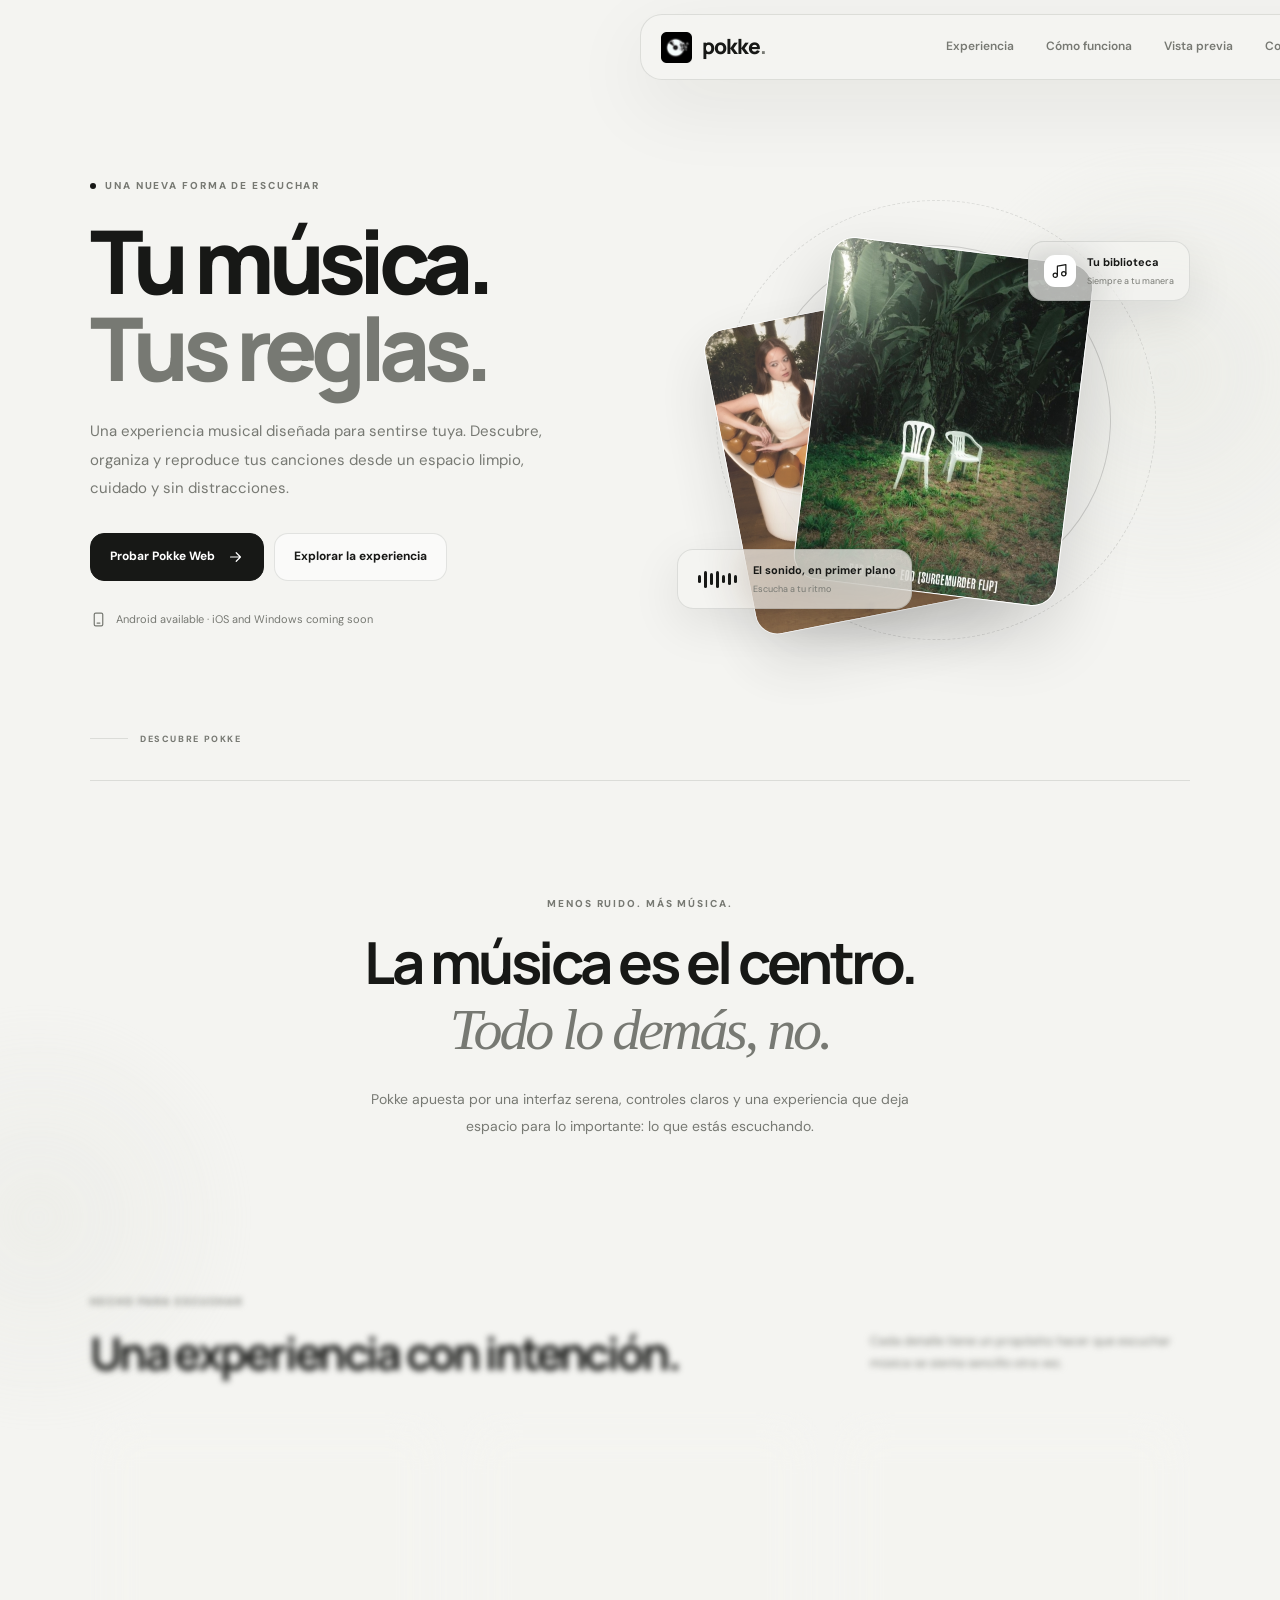
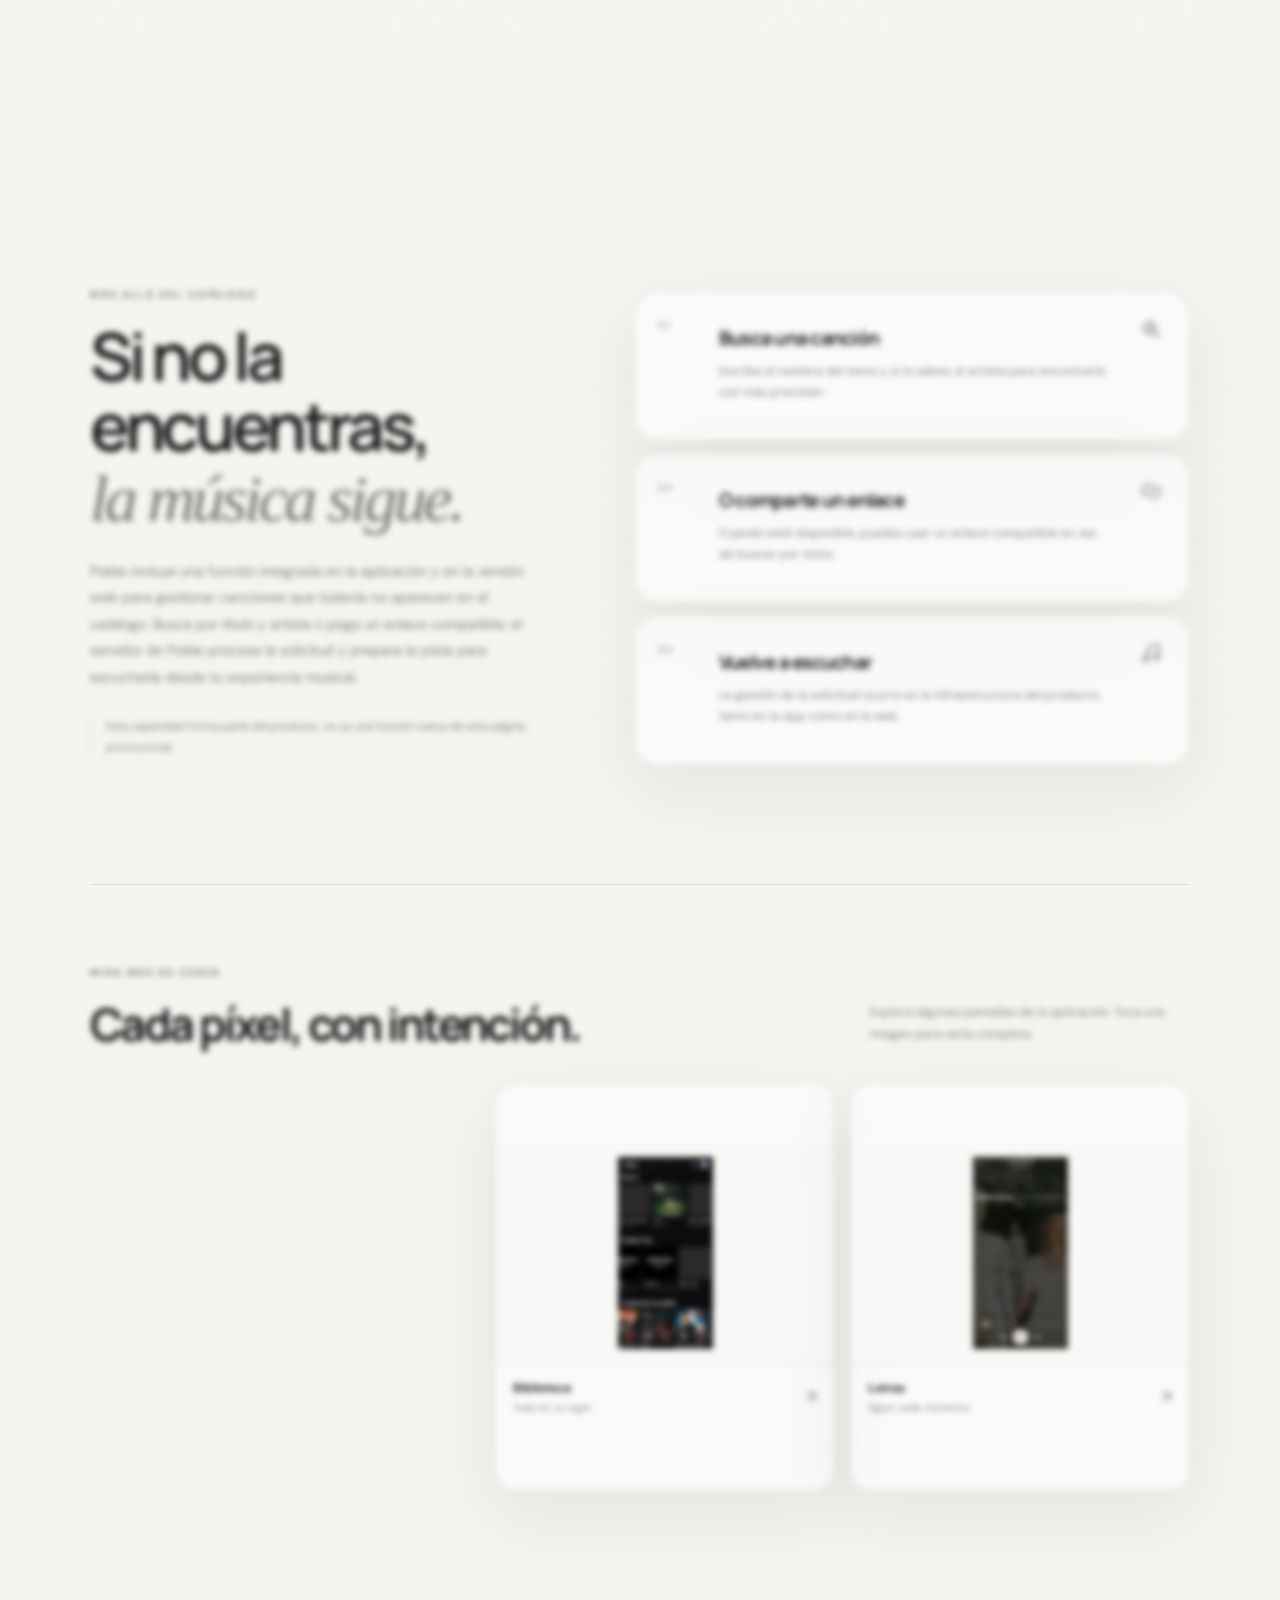
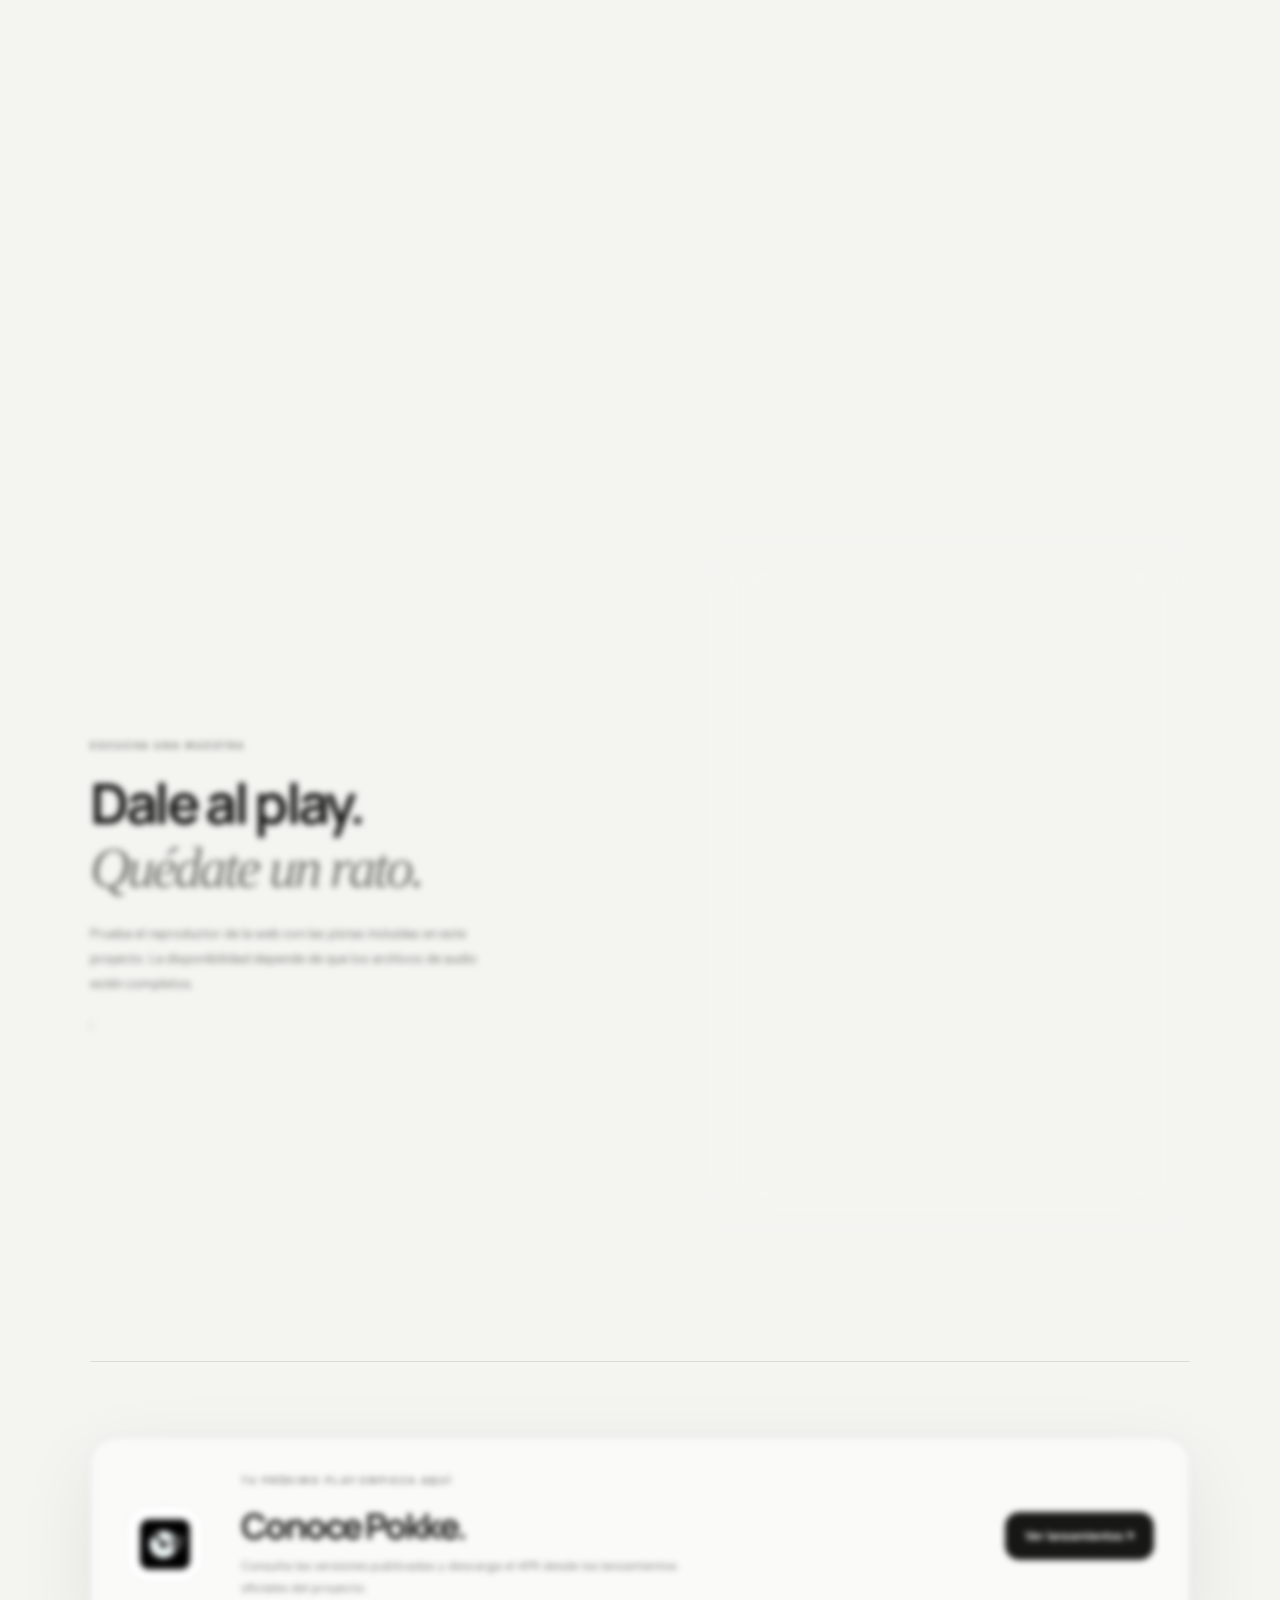
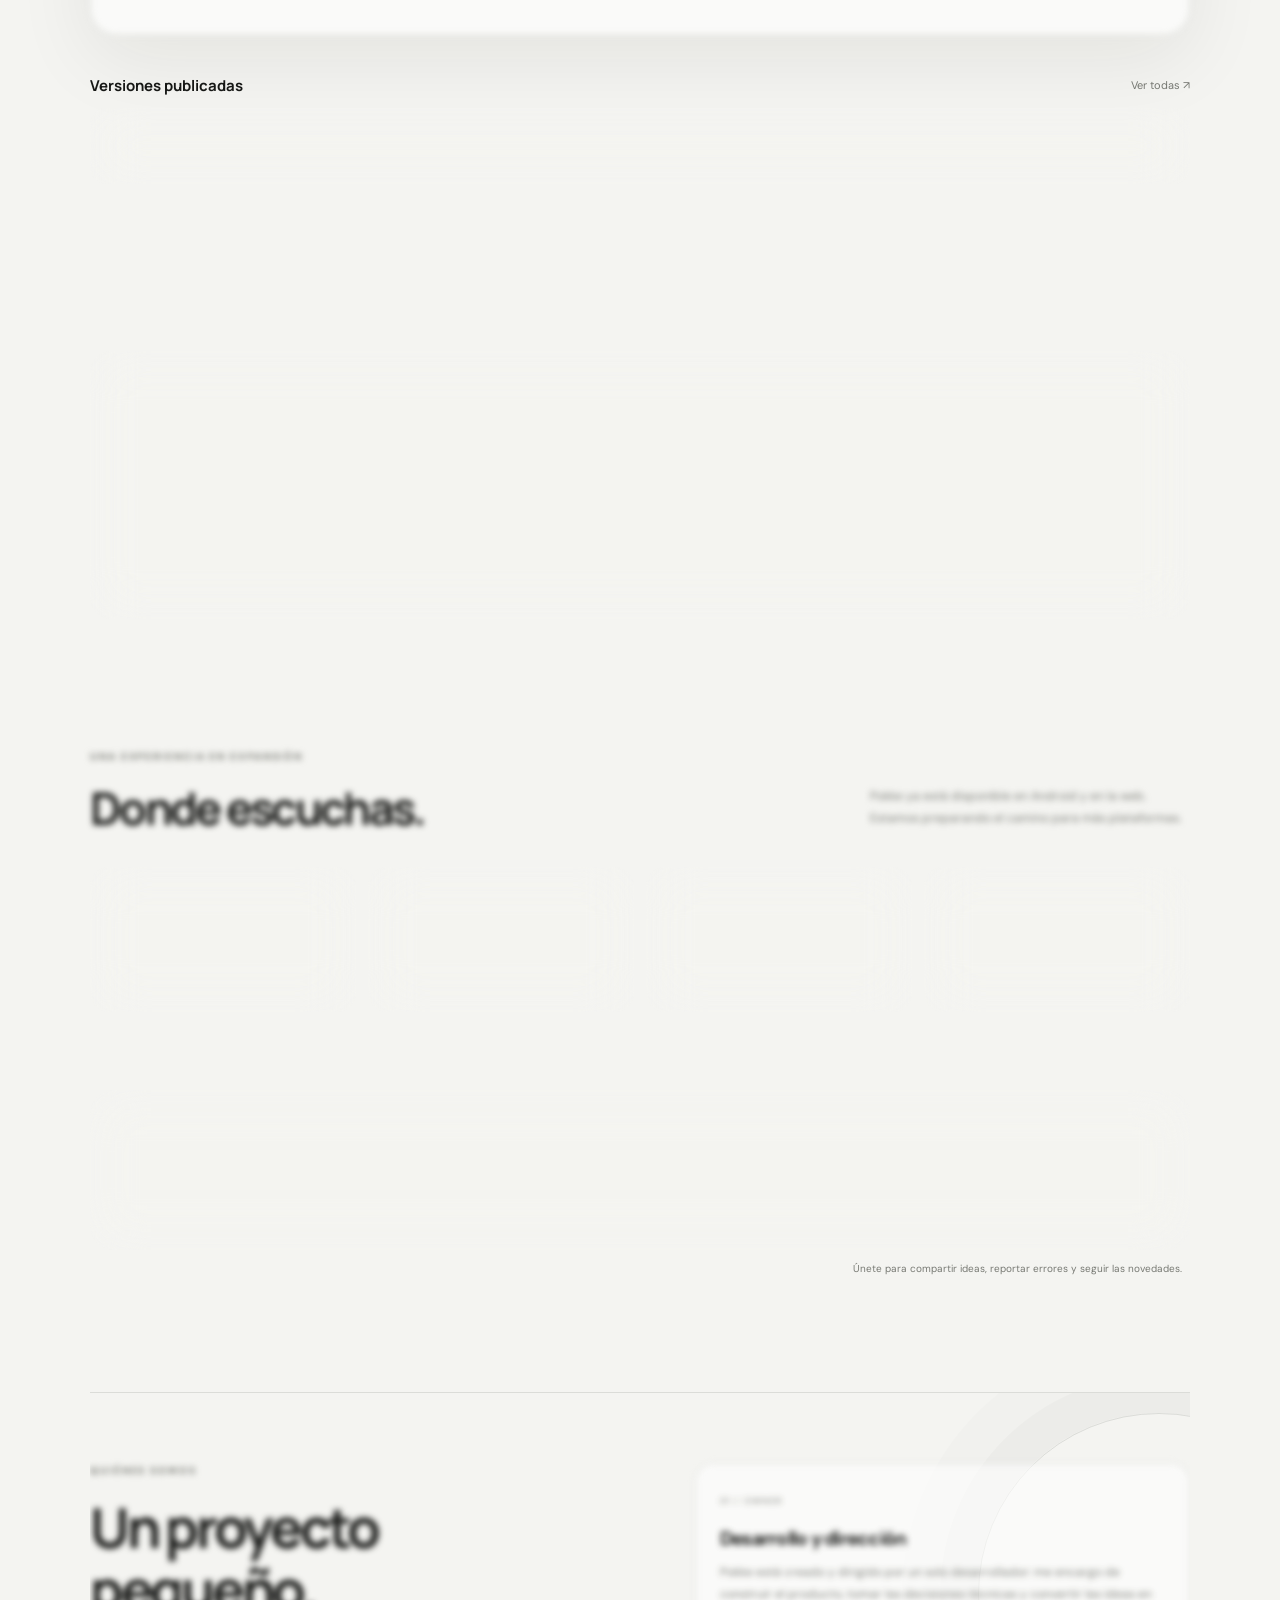
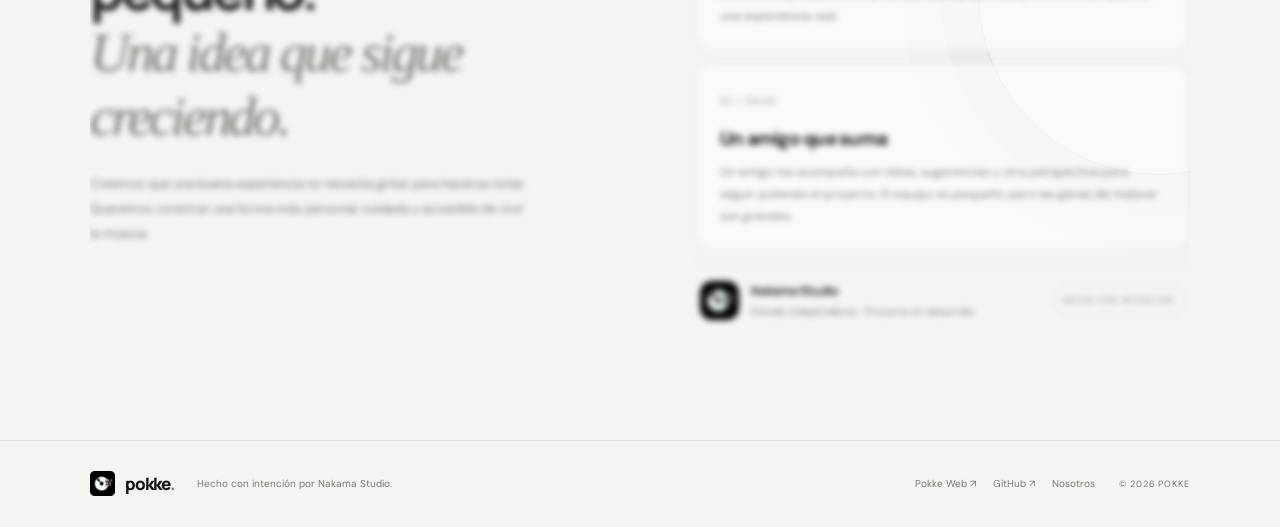
==== commit 5869e19b: "Update index.html" ====
--- a/index.html
+++ b/index.html
@@ -95,9 +95,8 @@
       <div class="release-area"><div class="release-heading"><h3 data-i18n="releaseTitle">Versiones publicadas</h3><a href="https://github.com/lunethosdev-eng/okipokkeX/releases" target="_blank" rel="noopener noreferrer" data-i18n="allReleases">Ver todas ↗</a></div><div class="release-list glass" id="versions-list"><p class="release-empty" data-i18n="loadingVersions">Cargando versiones…</p></div></div>
     </section>
 
-    <section class="installer-section section-wrap"><div class="installer-card glass"><div class="installer-symbol"><svg viewBox="0 0 24 24" aria-hidden="true"><path d="M12 3v11m-4-4 4 4 4-4M5 16v4h14v-4"/></svg></div><div><p class="section-kicker" data-i18n="installerKicker">ACTUALIZACIONES</p><h2 data-i18n="universalTitle">Instalador universal</h2><p data-i18n="universalBody">Si una actualización no se instala desde Google Files, prueba el instalador universal cuando esté publicado. Por ahora, puede ser necesario desinstalar la versión anterior antes de instalar la nueva. Estamos trabajando para que las actualizaciones futuras sean más sencillas.</p></div><a class="button button-light" id="universal-installer-link" href="downloads/pokke-universal-installer.apk" hidden download data-i18n="installerDownload">Descargar instalador</a><span class="installer-pending" id="installer-pending" data-i18n="installerPending">Instalador universal: próximamente</span></div></section>
+    <section class="installer-section section-wrap"><div class="installer-card glass"><div class="installer-symbol"><svg viewBox="0 0 24 24" aria-hidden="true"><path d="M12 3v11m-4-4 4 4 4-4M5 16v4h14v-4"/></svg></div><div><p class="section-kicker" data-i18n="installerKicker">ACTUALIZACIONES</p><h2 data-i18n="universalTitle">Instalador de terceros</h2><p data-i18n="universalBody">Este APK es una herramienta de terceros y no ha sido creado por Pokke. Si decides usarlo, verifica su origen y úsalo bajo tu propia responsabilidad. Mientras tanto, algunas actualizaciones podrían requerir desinstalar la versión anterior antes de instalar la nueva; esperamos mejorar este proceso en el futuro.</p></div><a class="button button-light" id="universal-installer-link" href="downloads/app.pwhs.universalinstaller_42.apk" hidden download data-i18n="installerDownload">Descargar instalador</a><span class="installer-pending" id="installer-pending" data-i18n="installerPending">Instalador universal: próximamente</span></div></section>
     <section class="platform-section section-wrap" id="platforms"><div class="section-heading reveal"><div><p class="section-kicker" data-i18n="platformKicker">UNA EXPERIENCIA EN EXPANSIÓN</p><h2 data-i18n="platformTitle">Donde escuchas.</h2></div><p data-i18n="platformBody">Pokke ya está disponible en Android y en la web. Estamos preparando el camino para más plataformas.</p></div><div class="platform-grid"><article class="platform-card glass"><svg class="platform-icon android-icon" viewBox="0 0 24 24" aria-label="Android"><path d="M6.3 8.2 4.8 5.6M17.7 8.2l1.5-2.6M4 10.5a8 8 0 0 1 16 0v6.1a1.4 1.4 0 0 1-1.4 1.4h-13A1.6 1.6 0 0 1 4 16.4zM8 20v-2m8 2v-2M2.5 11v5m19-5v5M9 13h.1M15 13h.1"/></svg><b>Android</b><span class="platform-status available" data-i18n="platformAvailable">Disponible</span></article><article class="platform-card glass"><svg class="platform-icon web-icon" viewBox="0 0 24 24" aria-label="Web"><circle cx="12" cy="12" r="9"/><path d="M3 12h18M12 3a14 14 0 0 1 0 18M12 3a14 14 0 0 0 0 18"/></svg><b>Pokke Web</b><a class="platform-status" href="https://lunethosdev-eng.github.io/Moshii/#/firstpage" target="_blank" rel="noopener noreferrer" data-i18n="platformTry">Probar ahora ↗</a></article><article class="platform-card glass"><svg class="platform-icon apple-icon" viewBox="0 0 24 24" aria-label="Apple iOS"><path d="M16.7 12.8c0-2.2 1.8-3.2 1.9-3.3a4.1 4.1 0 0 0-3.2-1.7c-1.3-.1-2.5.8-3.2.8s-1.7-.8-2.8-.8a4.3 4.3 0 0 0-3.6 2.2c-1.5 2.6-.4 6.5 1.1 8.6.7 1 1.5 2.1 2.6 2.1s1.5-.7 2.8-.7 1.7.7 2.8.7 1.8-1 2.5-2.1a9.3 9.3 0 0 0 1.1-2.3 3.8 3.8 0 0 1-2-3.5ZM14.5 6.4A4 4 0 0 0 15.4 3a4.2 4.2 0 0 0-3 1.5 3.8 3.8 0 0 0-.9 3.2 3.5 3.5 0 0 0 3-1.3Z"/></svg><b>iOS</b><span class="platform-status soon" data-i18n="platformSoon">Próximamente</span></article><article class="platform-card glass"><svg class="platform-icon windows-icon" viewBox="0 0 24 24" aria-label="Windows"><path d="M2 4.5 10.5 3v8H2zm9.5-1.7L22 1v10H11.5zM2 12.5h8.5v8L2 19zm9.5 0H22v10l-10.5-1.8z"/></svg><b>Windows</b><span class="platform-status soon" data-i18n="platformSoon">Próximamente</span></article></div></section>
-    <section class="projects-section section-wrap" id="projects"><div class="section-heading reveal"><div><p class="section-kicker" data-i18n="projectsKicker">DEL TALLER</p><h2 data-i18n="projectsTitle">Lo que estamos construyendo.</h2></div><p data-i18n="projectsBody">Proyectos públicos de GitHub, con sus descripciones originales actualizadas automáticamente desde GitHub.</p></div><div class="projects-grid" id="github-projects"><p class="release-empty" data-i18n="projectsLoading">Cargando proyectos de GitHub…</p></div><a class="github-profile-link" href="https://github.com/lunethosdev-eng?tab=repositories" target="_blank" rel="noopener noreferrer"><svg viewBox="0 0 24 24" aria-hidden="true"><path d="M9 19c-4 1-4-2-6-2m12 4v-3.9a3.4 3.4 0 0 0-.9-2.6c3-.3 6.1-1.5 6.1-6.7a5.2 5.2 0 0 0-1.4-3.6 4.8 4.8 0 0 0-.1-3.6S17.5.3 15 2.8a13.2 13.2 0 0 0-7 0C5.5.3 3.3 2.6 3.3 2.6a4.8 4.8 0 0 0-.1 3.6 5.2 5.2 0 0 0-1.4 3.6c0 5.2 3.1 6.4 6.1 6.7A3.4 3.4 0 0 0 7 19v2"/></svg><span data-i18n="projectsAll">Ver todos los repositorios</span> ↗</a></section>
     <section class="community-section section-wrap" id="community"><div class="community-card glass reveal"><div class="community-mark" aria-hidden="true"><svg viewBox="0 0 24 24"><path d="M19.7 5.2A18.4 18.4 0 0 0 15.2 3.8l-.6 1.2a16.8 16.8 0 0 0-5.2 0l-.6-1.2a18.4 18.4 0 0 0-4.5 1.4C1.5 9.4.7 13.5 1.1 17.6a18.5 18.5 0 0 0 5.5 2.8l1.2-2a12 12 0 0 1-1.9-.9l.5-.4a13.2 13.2 0 0 0 11.2 0l.5.4a12 12 0 0 1-1.9.9l1.2 2a18.5 18.5 0 0 0 5.5-2.8c.5-4.8-.8-8.9-3.2-12.4ZM8.7 14.6c-1 0-1.8-.9-1.8-2s.8-2 1.8-2 1.8.9 1.8 2-.8 2-1.8 2Zm6.6 0c-1 0-1.8-.9-1.8-2s.8-2 1.8-2 1.8.9 1.8 2-.8 2-1.8 2Z"/></svg></div><div><p class="section-kicker" data-i18n="communityKicker">CRECEMOS CON LA COMUNIDAD</p><h2 data-i18n="communityTitle">Las buenas ideas se comparten.</h2><p data-i18n="communityBody">Únete a la conversación, comparte sugerencias y acompaña el desarrollo de Pokke.</p></div><a class="button button-light discord-button" id="discord-link" href="https://discord.gg/8kMhEaAzW" target="_blank" rel="noopener noreferrer"><svg viewBox="0 0 24 24" aria-hidden="true"><path d="M19.7 5.2A18.4 18.4 0 0 0 15.2 3.8l-.6 1.2a16.8 16.8 0 0 0-5.2 0l-.6-1.2a18.4 18.4 0 0 0-4.5 1.4C1.5 9.4.7 13.5 1.1 17.6a18.5 18.5 0 0 0 5.5 2.8l1.2-2a12 12 0 0 1-1.9-.9l.5-.4a13.2 13.2 0 0 0 11.2 0l.5.4a12 12 0 0 1-1.9.9l1.2 2a18.5 18.5 0 0 0 5.5-2.8c.5-4.8-.8-8.9-3.2-12.4ZM8.7 14.6c-1 0-1.8-.9-1.8-2s.8-2 1.8-2 1.8.9 1.8 2-.8 2-1.8 2Zm6.6 0c-1 0-1.8-.9-1.8-2s.8-2 1.8-2 1.8.9 1.8 2-.8 2-1.8 2Z"/></svg><span data-i18n="discordJoin">Unirse al Discord</span></a></div><p class="small-note" data-i18n="discordNote">Únete para compartir ideas, reportar errores y seguir las novedades.</p></section>
 
     <section class="about-section section-wrap" id="about">
@@ -109,4 +108,4 @@
   <div class="image-modal" id="image-modal" role="dialog" aria-modal="true" aria-label="Vista ampliada" hidden><button class="modal-close" id="modal-close" type="button" aria-label="Cerrar">×</button><img id="modal-image" alt=""><p id="modal-caption"></p></div>
   <script src="app.js"></script>
 </body>
-  </html>
+                                                                                                                                                                                                                                                                                                                                                                                                                                                                                                                 </html>
--- a/style.css
+++ b/style.css
@@ -37,3 +37,7 @@
 /* Mobile header alignment and platform availability note */
 .platform-note{font-size:11px;color:var(--muted);margin:12px 0 0;letter-spacing:.01em}
 @media(max-width:650px){.nav-shell{left:9px;right:9px;width:auto;transform:none;justify-content:space-between;gap:8px}.nav-actions{margin-left:auto}.brand{flex:0 0 auto}.nav-cta{display:none}.hero-footnote{flex-wrap:wrap}.platform-note{font-size:10px;line-height:1.6}}
+
+/* Mobile header and new platform/community sections */
+@media(max-width:650px){.nav-shell{box-sizing:border-box;max-width:calc(100vw - 18px);overflow:visible;min-width:0}.nav-shell .brand{min-width:0}.nav-actions{min-width:0;flex:0 0 auto}.brand-mark{object-fit:cover;border-radius:9px;display:block}.nav-shell .mobile-menu{flex:0 0 30px}.nav-shell .text-button{padding:6px 5px}.nav-shell .theme-toggle{flex:0 0 31px}.nav-shell .nav-cta{display:none}}
+.platform-section,.installer-section{padding:52px 0 78px}.platform-grid{display:grid;grid-template-columns:repeat(4,minmax(0,1fr));gap:12px}.platform-card{min-height:145px;border:1px solid var(--line);border-radius:20px;padding:22px;display:flex;flex-direction:column;align-items:flex-start;gap:10px}.platform-icon{width:30px;height:30px;fill:none;stroke:currentColor;stroke-width:1.7;stroke-linecap:round;stroke-linejoin:round}.apple-icon,.windows-icon{fill:currentColor;stroke:none}.platform-card b{font-size:14px}.platform-status{font-size:11px;color:var(--muted)}.platform-status.available{color:#4b9b75}.platform-status.soon{opacity:.75}.discord-button svg{width:20px;height:20px;fill:currentColor}.github-profile-link{display:inline-flex;align-items:center;gap:9px;margin-top:20px;font-size:12px;font-weight:700}.installer-card{display:grid;grid-template-columns:54px minmax(0,1fr) auto;align-items:center;gap:20px;padding:24px;border:1px solid var(--line);border-radius:22px}.installer-symbol{width:48px;height:48px;border:1px solid var(--line);border-radius:15px;display:grid;place-items:center}.installer-symbol svg{width:24px;fill:none;stroke:currentColor;stroke-width:1.6;stroke-linecap:round;stroke-linejoin:round}.installer-card h2{font-size:24px;margin:5px 0 8px}.installer-card p:not(.section-kicker){font-size:12px;line-height:1.8;color:var(--muted);margin:0;max-width:700px}.installer-pending{font-size:11px;color:var(--muted)}.discord-button svg{width:18px;height:18px}.community-mark svg{width:28px;height:28px;fill:currentColor}@media(max-width:650px){.platform-section,.installer-section{padding:35px 0 55px}.platform-grid{grid-template-columns:repeat(2,minmax(0,1fr));gap:9px}.platform-card{padding:17px;min-height:125px}.installer-card{grid-template-columns:1fr;padding:22px;gap:13px}.installer-card h2{font-size:22px}.installer-pending{line-height:1.6}}
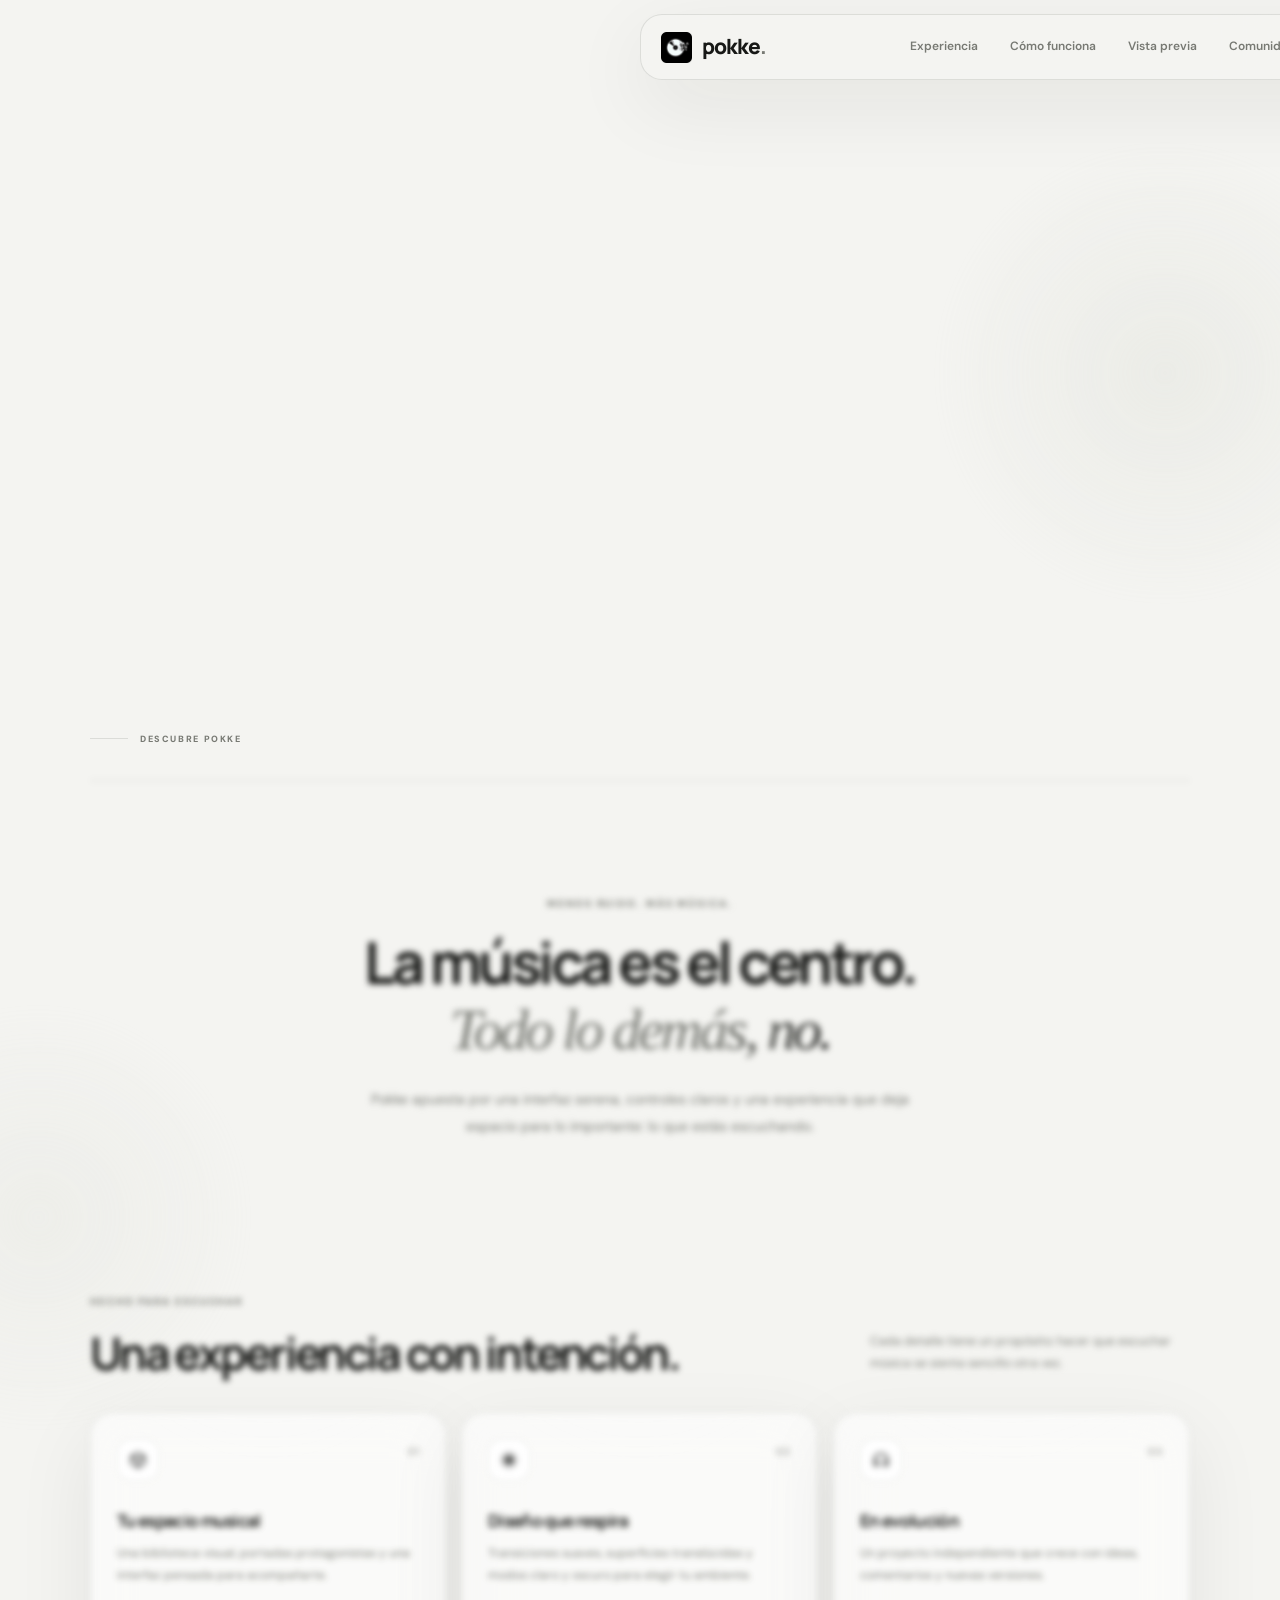
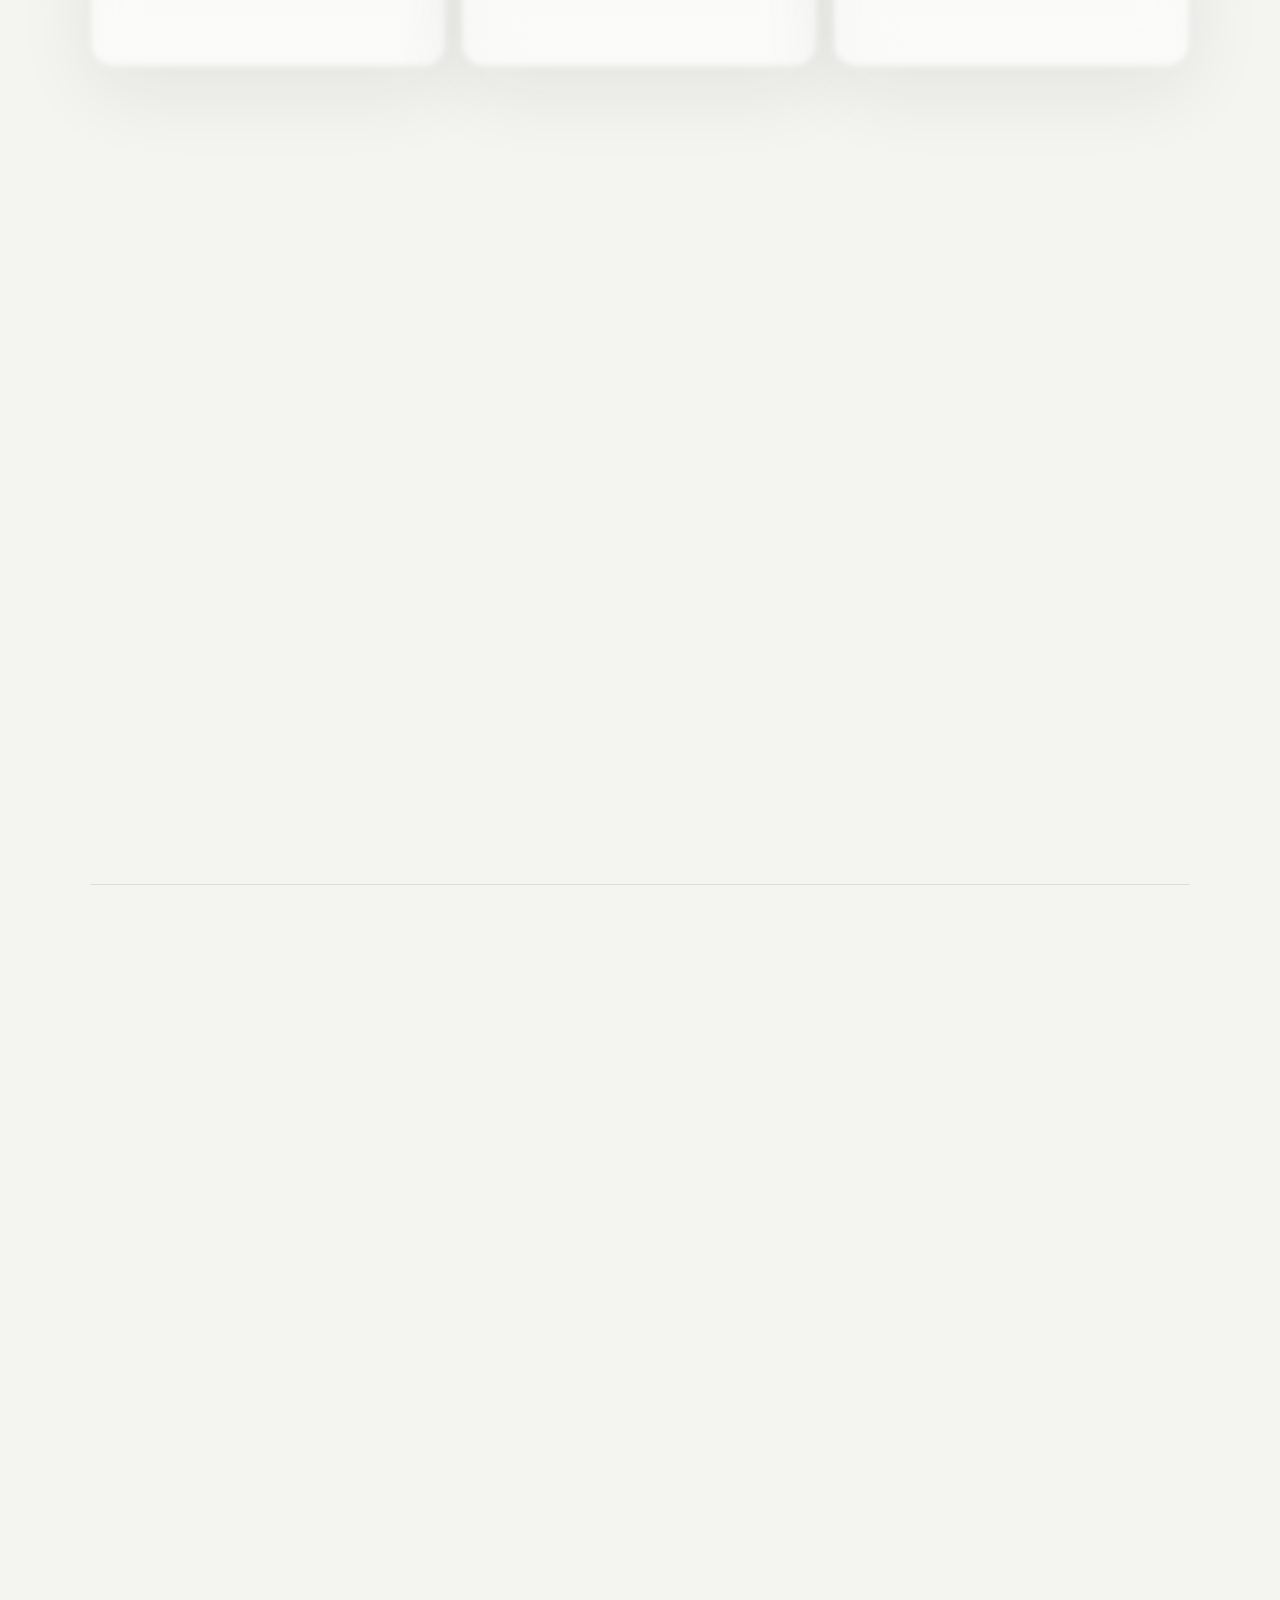
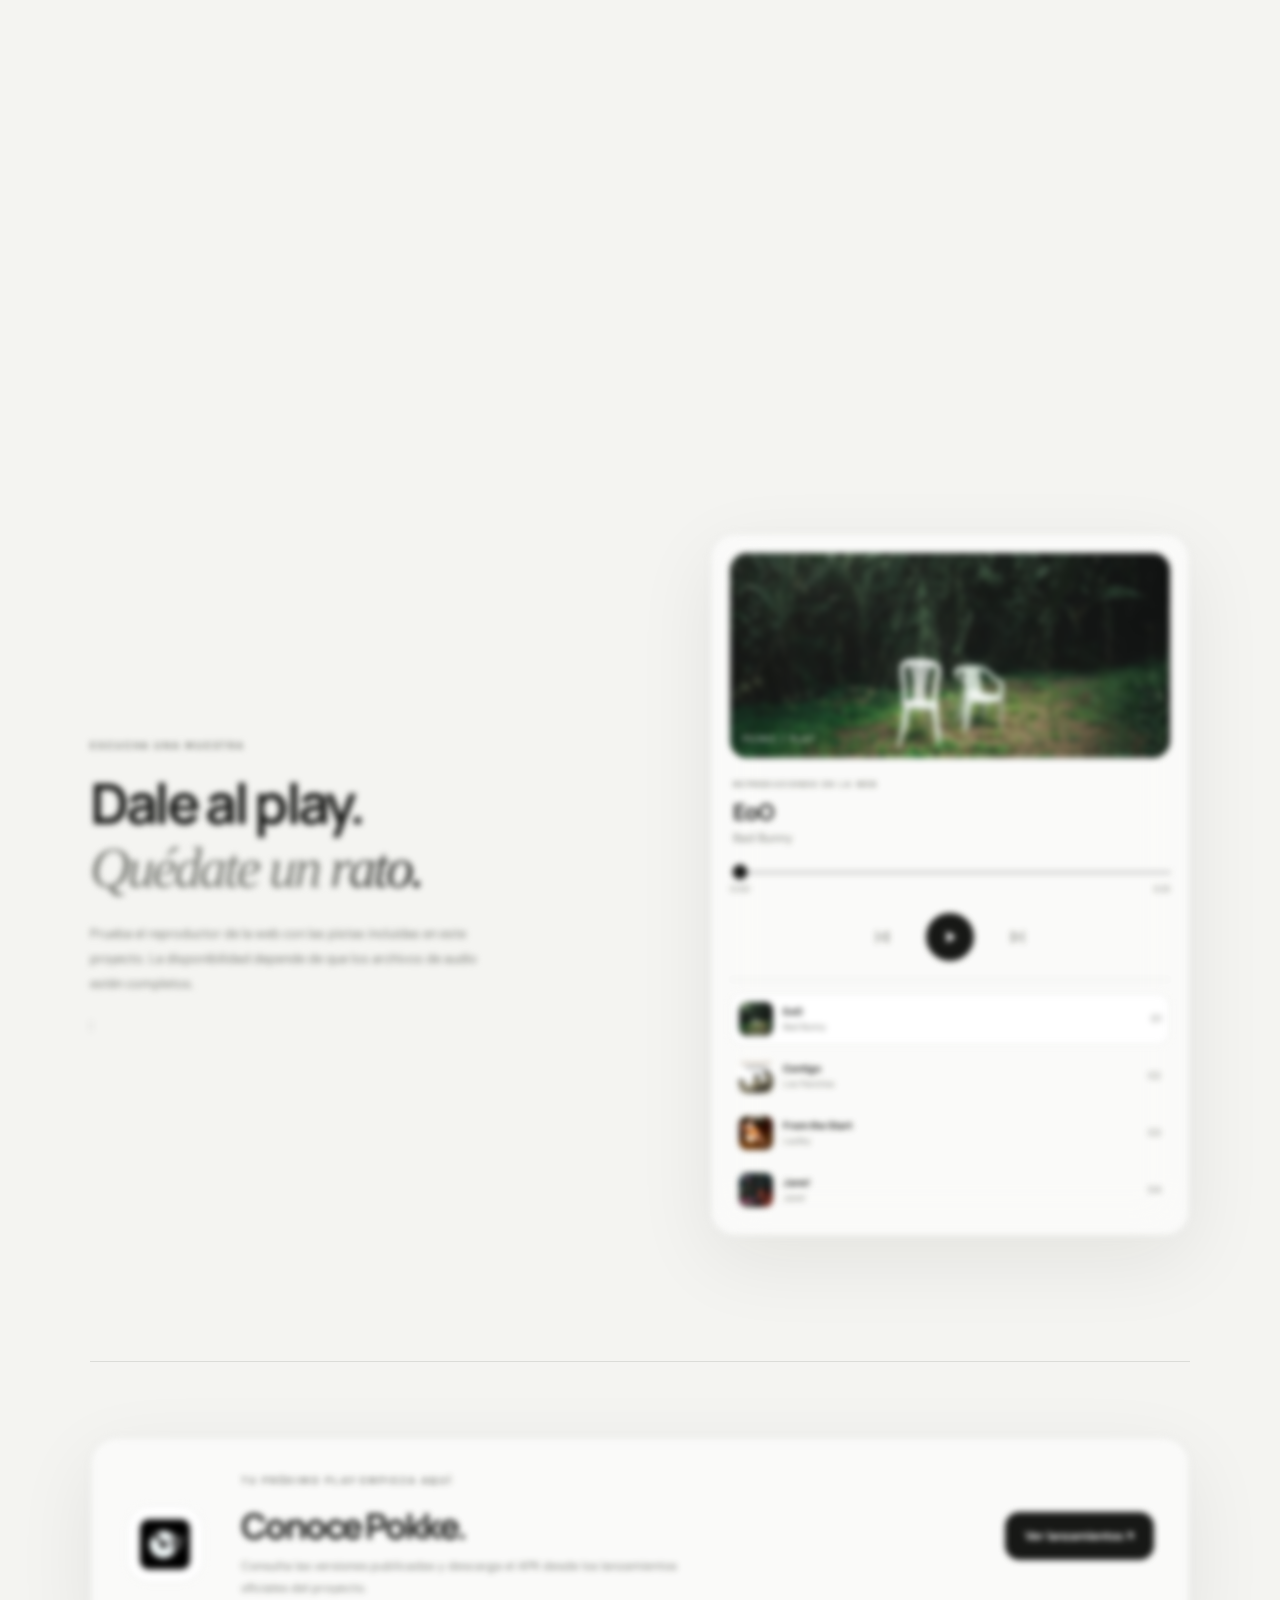
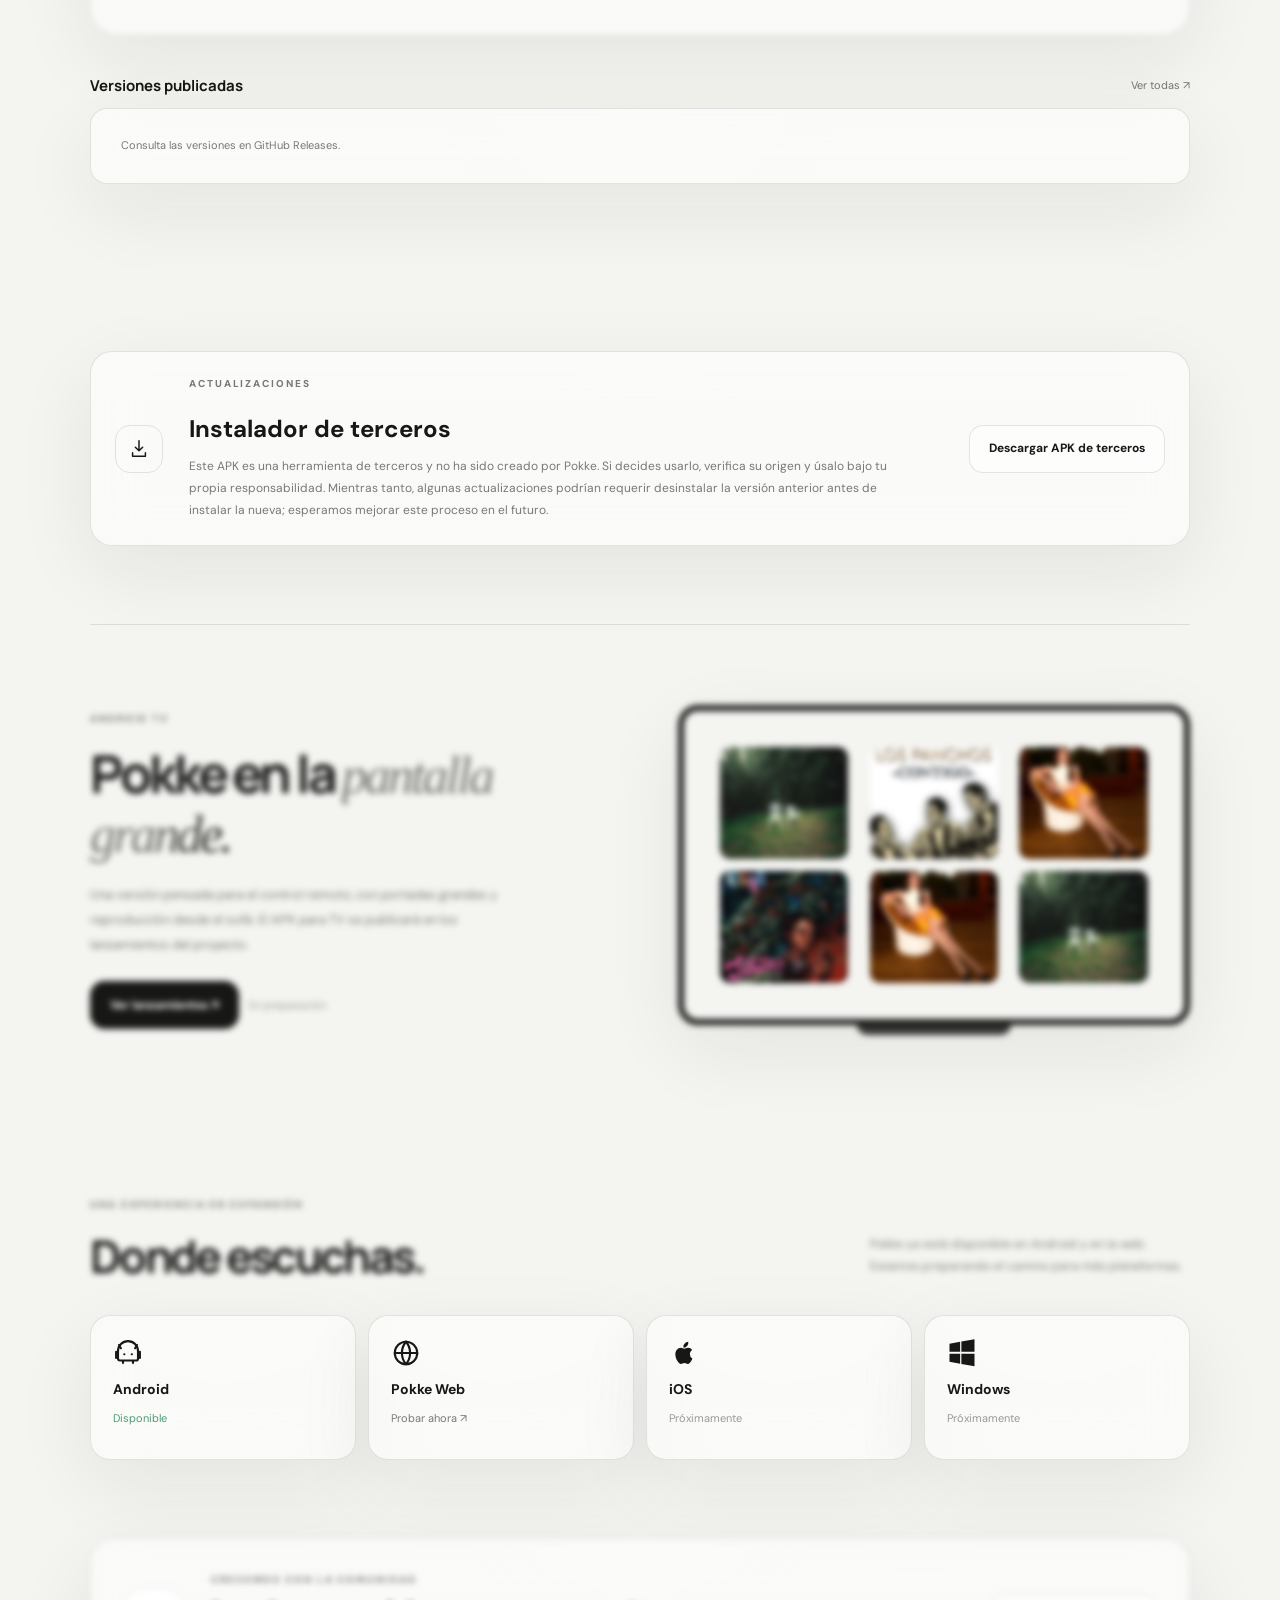
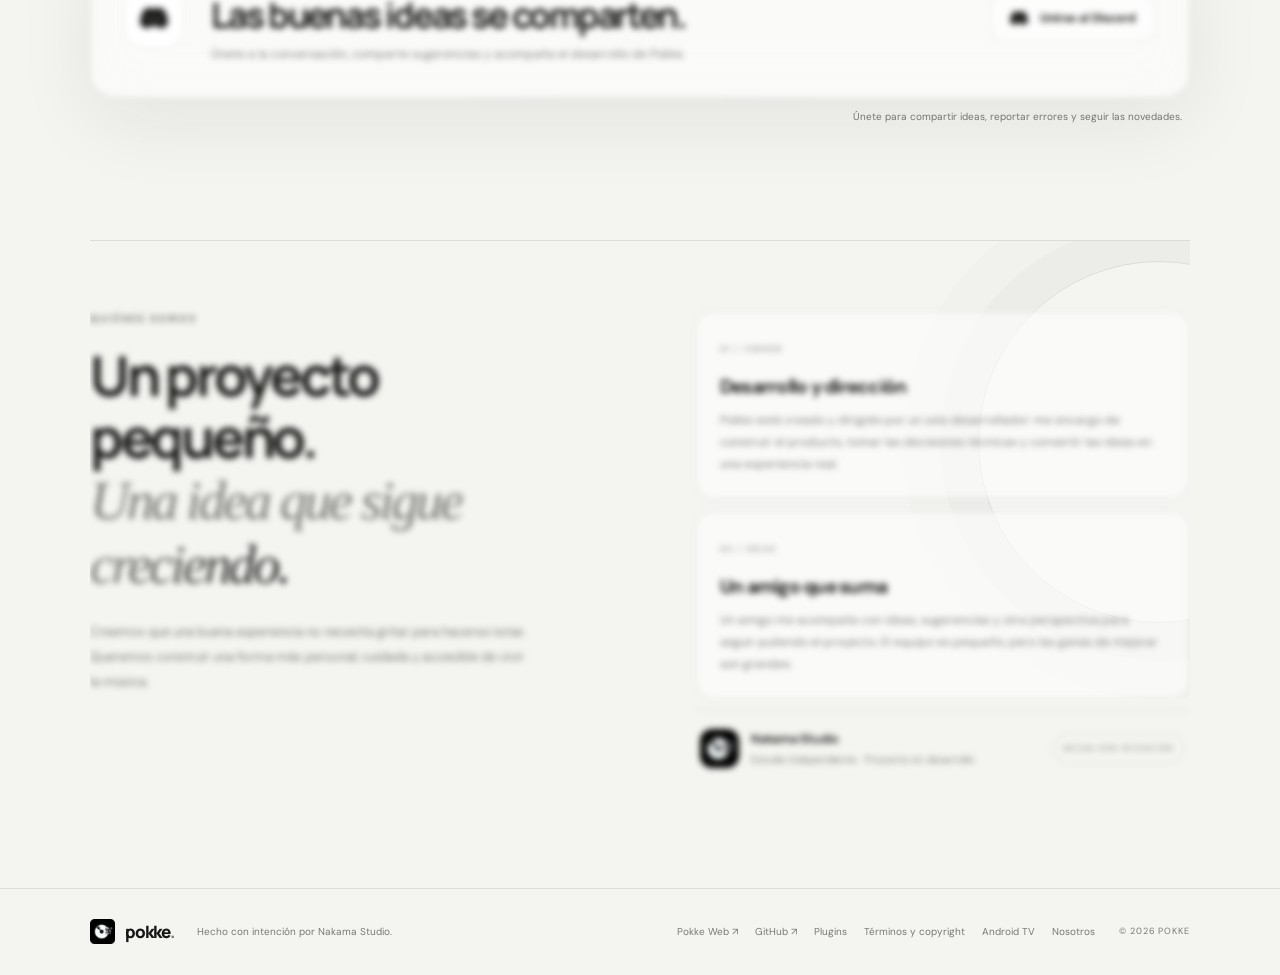
==== commit 5ebe25f1: "Update index.html" ====
--- a/index.html
+++ b/index.html
@@ -11,6 +11,7 @@
   <link rel="preconnect" href="https://fonts.googleapis.com">
   <link rel="preconnect" href="https://fonts.gstatic.com" crossorigin>
   <link href="https://fonts.googleapis.com/css2?family=DM+Sans:wght@400;500;600;700&family=Manrope:wght@400;500;600;700;800&display=swap" rel="stylesheet">
+<link rel="stylesheet" href="extras.css">
 </head>
 <body>
   <div class="scroll-progress" aria-hidden="true"><span id="scroll-progress-bar"></span></div>
@@ -19,7 +20,7 @@
   <header class="nav-shell glass">
     <a class="brand" href="#top" aria-label="Pokke, inicio"><img src="assets/pokke-logo-rounded.png" alt="" class="brand-mark"><span>pokke<span class="brand-period">.</span></span></a>
     <nav class="nav-links" aria-label="Main navigation">
-      <a href="#experience" data-i18n="navExperience">Experiencia</a><a href="#catalog" data-i18n="navCatalog">Catálogo</a><a href="#preview" data-i18n="navPreview">Vista previa</a><a href="#community" data-i18n="navCommunity">Comunidad</a><a href="#about" data-i18n="navAbout">Nosotros</a>
+      <a href="#experience" data-i18n="navExperience">Experiencia</a><a href="#catalog" data-i18n="navCatalog">Catálogo</a><a href="#preview" data-i18n="navPreview">Vista previa</a><a href="#community" data-i18n="navCommunity">Comunidad</a><a href="plugins.html">Plugins</a><a href="#about" data-i18n="navAbout">Nosotros</a>
     </nav>
     <div class="nav-actions"><button class="text-button" id="language-toggle" type="button" aria-label="Change language">EN</button><button class="theme-toggle" id="theme-toggle" type="button" aria-label="Cambiar tema"><svg viewBox="0 0 24 24" aria-hidden="true"><path d="M12 3v2m0 14v2M3 12h2m14 0h2M5.64 5.64l1.42 1.42m9.88 9.88 1.42 1.42m0-12.72-1.42 1.42m-9.88 9.88-1.42 1.42M16 12a4 4 0 1 1-8 0 4 4 0 0 1 8 0Z"/></svg></button><a class="nav-cta" href="https://lunethosdev-eng.github.io/Moshii/#/firstpage" target="_blank" rel="noopener noreferrer" data-i18n="navWeb">Probar web <span aria-hidden="true">↗</span></a></div>
     <button class="mobile-menu" id="mobile-menu" type="button" aria-label="Abrir menú"><svg viewBox="0 0 24 24" aria-hidden="true"><path d="M4 7h16M4 12h16M4 17h16"/></svg></button>
@@ -96,6 +97,7 @@
     </section>
 
     <section class="installer-section section-wrap"><div class="installer-card glass"><div class="installer-symbol"><svg viewBox="0 0 24 24" aria-hidden="true"><path d="M12 3v11m-4-4 4 4 4-4M5 16v4h14v-4"/></svg></div><div><p class="section-kicker" data-i18n="installerKicker">ACTUALIZACIONES</p><h2 data-i18n="universalTitle">Instalador de terceros</h2><p data-i18n="universalBody">Este APK es una herramienta de terceros y no ha sido creado por Pokke. Si decides usarlo, verifica su origen y úsalo bajo tu propia responsabilidad. Mientras tanto, algunas actualizaciones podrían requerir desinstalar la versión anterior antes de instalar la nueva; esperamos mejorar este proceso en el futuro.</p></div><a class="button button-light" id="universal-installer-link" href="downloads/app.pwhs.universalinstaller_42.apk" hidden download data-i18n="installerDownload">Descargar instalador</a><span class="installer-pending" id="installer-pending" data-i18n="installerPending">Instalador universal: próximamente</span></div></section>
+    <section class="tv-section section-wrap" id="tv"><div class="tv-copy reveal"><p class="section-kicker">ANDROID TV</p><h2>Pokke en la <span class="serif">pantalla grande.</span></h2><p>Una versión pensada para el control remoto, con portadas grandes y reproducción desde el sofá. El APK para TV se publicará en los lanzamientos del proyecto.</p><div class="hero-buttons"><a class="button button-dark" id="tv-download" href="https://github.com/lunethosdev-eng/okipokkeX/releases" target="_blank" rel="noopener noreferrer">Ver lanzamientos ↗</a><span class="platform-status soon" id="tv-status">En preparación</span></div></div><div class="tv-wrap reveal delay-1"><div class="tv-screen"><i style="--n:0;background-image:url(assets/music/covers/cover1.jpg)"></i><i style="--n:1;background-image:url(assets/music/covers/cover2.jpg)"></i><i style="--n:2;background-image:url(assets/music/covers/cover3.jpg)"></i><i style="--n:3;background-image:url(assets/music/covers/cover4.jpg)"></i><i style="--n:4;background-image:url(assets/music/covers/cover3.jpg)"></i><i style="--n:5;background-image:url(assets/music/covers/cover1.jpg)"></i></div><div class="tv-stand"></div></div></section>
     <section class="platform-section section-wrap" id="platforms"><div class="section-heading reveal"><div><p class="section-kicker" data-i18n="platformKicker">UNA EXPERIENCIA EN EXPANSIÓN</p><h2 data-i18n="platformTitle">Donde escuchas.</h2></div><p data-i18n="platformBody">Pokke ya está disponible en Android y en la web. Estamos preparando el camino para más plataformas.</p></div><div class="platform-grid"><article class="platform-card glass"><svg class="platform-icon android-icon" viewBox="0 0 24 24" aria-label="Android"><path d="M6.3 8.2 4.8 5.6M17.7 8.2l1.5-2.6M4 10.5a8 8 0 0 1 16 0v6.1a1.4 1.4 0 0 1-1.4 1.4h-13A1.6 1.6 0 0 1 4 16.4zM8 20v-2m8 2v-2M2.5 11v5m19-5v5M9 13h.1M15 13h.1"/></svg><b>Android</b><span class="platform-status available" data-i18n="platformAvailable">Disponible</span></article><article class="platform-card glass"><svg class="platform-icon web-icon" viewBox="0 0 24 24" aria-label="Web"><circle cx="12" cy="12" r="9"/><path d="M3 12h18M12 3a14 14 0 0 1 0 18M12 3a14 14 0 0 0 0 18"/></svg><b>Pokke Web</b><a class="platform-status" href="https://lunethosdev-eng.github.io/Moshii/#/firstpage" target="_blank" rel="noopener noreferrer" data-i18n="platformTry">Probar ahora ↗</a></article><article class="platform-card glass"><svg class="platform-icon apple-icon" viewBox="0 0 24 24" aria-label="Apple iOS"><path d="M16.7 12.8c0-2.2 1.8-3.2 1.9-3.3a4.1 4.1 0 0 0-3.2-1.7c-1.3-.1-2.5.8-3.2.8s-1.7-.8-2.8-.8a4.3 4.3 0 0 0-3.6 2.2c-1.5 2.6-.4 6.5 1.1 8.6.7 1 1.5 2.1 2.6 2.1s1.5-.7 2.8-.7 1.7.7 2.8.7 1.8-1 2.5-2.1a9.3 9.3 0 0 0 1.1-2.3 3.8 3.8 0 0 1-2-3.5ZM14.5 6.4A4 4 0 0 0 15.4 3a4.2 4.2 0 0 0-3 1.5 3.8 3.8 0 0 0-.9 3.2 3.5 3.5 0 0 0 3-1.3Z"/></svg><b>iOS</b><span class="platform-status soon" data-i18n="platformSoon">Próximamente</span></article><article class="platform-card glass"><svg class="platform-icon windows-icon" viewBox="0 0 24 24" aria-label="Windows"><path d="M2 4.5 10.5 3v8H2zm9.5-1.7L22 1v10H11.5zM2 12.5h8.5v8L2 19zm9.5 0H22v10l-10.5-1.8z"/></svg><b>Windows</b><span class="platform-status soon" data-i18n="platformSoon">Próximamente</span></article></div></section>
     <section class="community-section section-wrap" id="community"><div class="community-card glass reveal"><div class="community-mark" aria-hidden="true"><svg viewBox="0 0 24 24"><path d="M19.7 5.2A18.4 18.4 0 0 0 15.2 3.8l-.6 1.2a16.8 16.8 0 0 0-5.2 0l-.6-1.2a18.4 18.4 0 0 0-4.5 1.4C1.5 9.4.7 13.5 1.1 17.6a18.5 18.5 0 0 0 5.5 2.8l1.2-2a12 12 0 0 1-1.9-.9l.5-.4a13.2 13.2 0 0 0 11.2 0l.5.4a12 12 0 0 1-1.9.9l1.2 2a18.5 18.5 0 0 0 5.5-2.8c.5-4.8-.8-8.9-3.2-12.4ZM8.7 14.6c-1 0-1.8-.9-1.8-2s.8-2 1.8-2 1.8.9 1.8 2-.8 2-1.8 2Zm6.6 0c-1 0-1.8-.9-1.8-2s.8-2 1.8-2 1.8.9 1.8 2-.8 2-1.8 2Z"/></svg></div><div><p class="section-kicker" data-i18n="communityKicker">CRECEMOS CON LA COMUNIDAD</p><h2 data-i18n="communityTitle">Las buenas ideas se comparten.</h2><p data-i18n="communityBody">Únete a la conversación, comparte sugerencias y acompaña el desarrollo de Pokke.</p></div><a class="button button-light discord-button" id="discord-link" href="https://discord.gg/8kMhEaAzW" target="_blank" rel="noopener noreferrer"><svg viewBox="0 0 24 24" aria-hidden="true"><path d="M19.7 5.2A18.4 18.4 0 0 0 15.2 3.8l-.6 1.2a16.8 16.8 0 0 0-5.2 0l-.6-1.2a18.4 18.4 0 0 0-4.5 1.4C1.5 9.4.7 13.5 1.1 17.6a18.5 18.5 0 0 0 5.5 2.8l1.2-2a12 12 0 0 1-1.9-.9l.5-.4a13.2 13.2 0 0 0 11.2 0l.5.4a12 12 0 0 1-1.9.9l1.2 2a18.5 18.5 0 0 0 5.5-2.8c.5-4.8-.8-8.9-3.2-12.4ZM8.7 14.6c-1 0-1.8-.9-1.8-2s.8-2 1.8-2 1.8.9 1.8 2-.8 2-1.8 2Zm6.6 0c-1 0-1.8-.9-1.8-2s.8-2 1.8-2 1.8.9 1.8 2-.8 2-1.8 2Z"/></svg><span data-i18n="discordJoin">Unirse al Discord</span></a></div><p class="small-note" data-i18n="discordNote">Únete para compartir ideas, reportar errores y seguir las novedades.</p></section>
 
@@ -104,8 +106,9 @@
       <div class="about-copy reveal delay-1"><div class="about-profile"><span class="about-profile-index">01 / OWNER</span><h3 data-i18n="ownerTitle">Desarrollo y dirección</h3><p data-i18n="ownerBody">Pokke está creado y dirigido por un solo desarrollador: me encargo de construir el producto, tomar las decisiones técnicas y convertir las ideas en una experiencia real.</p></div><div class="about-profile"><span class="about-profile-index">02 / IDEAS</span><h3 data-i18n="friendTitle">Un amigo que suma</h3><p data-i18n="friendBody">Un amigo me acompaña con ideas, sugerencias y otra perspectiva para seguir puliendo el proyecto. El equipo es pequeño, pero las ganas de mejorar son grandes.</p></div><div class="studio-signature"><img src="assets/pokke-logo-rounded.png" alt=""><span><b>Nakama Studio</b><small data-i18n="studioLabel">Estudio independiente · Proyecto en desarrollo</small></span><span class="studio-stamp" data-i18n="studioStamp">HECHO CON INTENCIÓN</span></div></div>
     </section>
   </main>
-  <footer class="footer"><a class="brand footer-brand" href="#top"><img src="assets/pokke-logo-rounded.png" alt="" class="brand-mark"><span>pokke<span class="brand-period">.</span></span></a><p data-i18n="footerLine">Hecho con intención por Nakama Studio.</p><div class="footer-links"><a href="https://lunethosdev-eng.github.io/Moshii/#/firstpage" target="_blank" rel="noopener noreferrer">Pokke Web ↗</a><a href="https://github.com/lunethosdev-eng/okipokkeX" target="_blank" rel="noopener noreferrer">GitHub ↗</a><a href="#about" data-i18n="navAbout">Nosotros</a></div><span class="copyright">© <span id="year"></span> POKKE</span></footer>
+  <footer class="footer"><a class="brand footer-brand" href="#top"><img src="assets/pokke-logo-rounded.png" alt="" class="brand-mark"><span>pokke<span class="brand-period">.</span></span></a><p data-i18n="footerLine">Hecho con intención por Nakama Studio.</p><div class="footer-links"><a href="https://lunethosdev-eng.github.io/Moshii/#/firstpage" target="_blank" rel="noopener noreferrer">Pokke Web ↗</a><a href="https://github.com/lunethosdev-eng/okipokkeX" target="_blank" rel="noopener noreferrer">GitHub ↗</a><a href="plugins.html">Plugins</a><a href="terms.html">Términos y copyright</a><a href="#tv">Android TV</a><a href="#about" data-i18n="navAbout">Nosotros</a></div><span class="copyright">© <span id="year"></span> POKKE</span></footer>
   <div class="image-modal" id="image-modal" role="dialog" aria-modal="true" aria-label="Vista ampliada" hidden><button class="modal-close" id="modal-close" type="button" aria-label="Cerrar">×</button><img id="modal-image" alt=""><p id="modal-caption"></p></div>
   <script src="app.js"></script>
+  <script src="extras.js"></script>
 </body>
                                                                                                                                                                                                                                                                                                                                                                                                                                                                                                                  </html>
--- a/extras.css
+++ b/extras.css
@@ -0,0 +1,50 @@
+/* Pokke motion layer */
+@keyframes pageIn{from{opacity:0;filter:blur(8px);transform:translateY(10px)}}
+@keyframes fadeIn{from{opacity:0}}
+@keyframes menuItem{from{opacity:0;transform:translateY(12px)}}
+@keyframes pop{from{opacity:0;transform:scale(.88) translateY(20px)}}
+@keyframes shimmer{to{background-position:-200% 0}}
+@keyframes drift{to{transform:translate(40px,-30px) scale(1.12)}}
+@keyframes focus{0%,15%{transform:scale(1.1);outline-color:var(--ink);box-shadow:0 18px 40px rgba(0,0,0,.25)}18%,100%{transform:none;outline-color:transparent;box-shadow:none}}
+body{animation:pageIn .8s var(--ease) both}
+.ambient{animation:drift 18s ease-in-out infinite alternate}
+.muted-heading,.serif{background:linear-gradient(100deg,var(--muted) 35%,var(--ink) 50%,var(--muted) 65%) 0 0/200% 100%;-webkit-background-clip:text;background-clip:text;-webkit-text-fill-color:transparent;animation:shimmer 7s linear infinite}
+.nav-links a{position:relative}.nav-links a::after{content:"";position:absolute;left:0;right:0;bottom:-6px;height:1px;background:var(--ink);transform:scaleX(0);transform-origin:left;transition:transform .35s var(--ease)}.nav-links a:hover::after{transform:scaleX(1)}
+.button,.nav-cta{position:relative;overflow:hidden;isolation:isolate;transition:transform .25s var(--ease),background .25s,border-color .25s,translate .3s var(--ease)}
+.button::after,.nav-cta::after{content:"";position:absolute;inset:0;z-index:-1;background:linear-gradient(110deg,transparent 30%,rgba(255,255,255,.28) 50%,transparent 70%);transform:translateX(-120%);transition:transform .7s var(--ease)}
+.button:hover::after,.nav-cta:hover::after{transform:translateX(120%)}
+.glass:not(.nav-shell){background-image:radial-gradient(340px circle at var(--mx,50%) var(--my,-60%),rgba(255,255,255,.16),transparent 60%)}
+.image-modal:not([hidden]){animation:fadeIn .3s both}.image-modal:not([hidden]) img{animation:pop .5s var(--ease) both}
+@media(max-width:860px){.nav-links.open{animation:fadeIn .35s both}.nav-links.open a{animation:menuItem .5s var(--ease) both;animation-delay:calc(var(--i,0)*60ms)}}
+/* subpages */
+.sub-main{position:relative;z-index:1;width:min(1100px,calc(100% - 48px));margin:0 auto;padding:150px 0 90px}
+.sub-main h1{font:800 clamp(40px,6vw,72px)/1 var(--display);letter-spacing:-.07em;margin:0 0 18px}
+.lede{color:var(--muted);max-width:560px;font-size:15px;line-height:1.9}
+.rv{opacity:0;transform:translateY(24px);transition:opacity .8s var(--ease),transform .8s var(--ease);transition-delay:calc(var(--d,0)*70ms)}.rv.on{opacity:1;transform:none}
+.warn{font-size:11px;color:var(--muted);border-left:2px solid var(--line);padding-left:10px;margin-top:18px}
+.ulink{text-decoration:underline;text-underline-offset:3px}
+.legal{display:grid;grid-template-columns:200px 1fr;gap:50px;margin-top:40px}
+.toc{position:sticky;top:110px;align-self:start;display:grid;gap:4px;font-size:12px}.toc a{padding:8px 12px;border-radius:10px;color:var(--muted);transition:.25s}.toc a.on{background:var(--surface);color:var(--ink);transform:translateX(4px)}
+.legal h2{font:700 24px var(--display);letter-spacing:-.04em;margin:0 0 10px}.legal section{padding:0 0 34px;scroll-margin-top:110px}.legal p{color:var(--muted);font-size:13.5px;line-height:1.95;margin:0 0 10px}
+@media(max-width:760px){.legal{grid-template-columns:1fr}.toc{position:static;grid-auto-flow:column;overflow-x:auto}.toc a{white-space:nowrap}}
+.plug-tools{display:flex;gap:10px;flex-wrap:wrap;margin:34px 0 22px}
+.plug-tools input{flex:1;min-width:200px;height:46px;padding:0 16px;border-radius:14px;border:1px solid var(--line);background:var(--surface);color:var(--ink);font:inherit}
+.chip{height:46px;padding:0 16px;border-radius:14px;border:1px solid var(--line);background:transparent;cursor:pointer;font-size:12px;font-weight:700;transition:.25s}.chip.on{background:var(--accent);color:var(--accent-text)}
+.plug-grid{display:grid;grid-template-columns:repeat(auto-fill,minmax(250px,1fr));gap:14px}
+.plug{padding:24px;border-radius:23px;display:flex;flex-direction:column;gap:10px;transition:transform .35s var(--ease)}.plug:hover{transform:translateY(-6px)}
+.plug h3{font:700 17px var(--display);margin:6px 0 0}.plug p{color:var(--muted);font-size:12px;line-height:1.8;margin:0;flex:1}.plug small{color:var(--muted);font-size:10px}.plug .button{width:100%;min-height:42px}
+.tag{display:inline-block;font-size:9px;border:1px solid var(--line);border-radius:7px;padding:3px 7px;color:var(--muted);align-self:flex-start}
+.pm{position:fixed;inset:0;z-index:50;display:grid;place-items:center;padding:20px;background:rgba(10,10,9,.5);backdrop-filter:blur(10px);animation:fadeIn .3s both}.pm[hidden]{display:none}
+.pm-box{width:min(460px,100%);padding:28px;border-radius:26px;background:var(--surface-solid);border:1px solid var(--line);animation:pop .5s cubic-bezier(.2,1.3,.4,1) both}
+.pm-box h2{font:700 26px var(--display);letter-spacing:-.05em;margin:10px 0 8px}.pm-close{float:right;width:40px;height:40px;padding:0;border-radius:50%}
+.pm-opt{display:flex;gap:14px;align-items:center;width:100%;padding:16px;border:1px solid var(--line);border-radius:16px;margin-top:10px;transition:.3s var(--ease)}.pm-opt:hover{transform:translateX(4px);border-color:var(--ink)}
+.pm-opt b,.pm-opt small{display:block}.pm-opt b{font-size:13px}.pm-opt small{font-size:11px;color:var(--muted)}.pm-ico{width:38px;height:38px;border-radius:12px;display:grid;place-items:center;background:var(--accent);color:var(--accent-text);font-weight:800}
+.pm-steps{margin:12px 0 0;padding-left:18px;color:var(--muted);font-size:12px;line-height:1.9}.pm-steps li{animation:menuItem .5s var(--ease) both}.pm-steps li:nth-child(2){animation-delay:.1s}.pm-steps li:nth-child(3){animation-delay:.2s}
+/* android tv */
+.tv-section{padding:80px 0 110px;border-top:1px solid var(--line);display:grid;grid-template-columns:1fr 1fr;gap:6vw;align-items:center}
+.tv-copy h2{font:700 clamp(33px,4.5vw,52px)/1.1 var(--display);letter-spacing:-.06em;margin:0}.tv-copy>p:not(.section-kicker){color:var(--muted);font-size:13px;line-height:1.9;margin:20px 0 24px;max-width:430px}.tv-copy .hero-buttons{align-items:center}
+.tv-screen{aspect-ratio:16/10;border-radius:20px;border:6px solid var(--ink);background:var(--bg);padding:7%;display:grid;grid-template-columns:repeat(3,1fr);gap:5%;box-shadow:var(--shadow)}
+.tv-screen i{border-radius:10px;background:center/cover;outline:2px solid transparent;outline-offset:3px;animation:focus 9s infinite;animation-delay:calc(var(--n)*1.5s)}
+.tv-stand{width:30%;height:10px;margin:0 auto;border-radius:0 0 12px 12px;background:var(--ink);opacity:.85}
+@media(max-width:860px){.tv-section{grid-template-columns:1fr}}
+@media(prefers-reduced-motion:reduce){*,*::before,*::after{animation:none!important;transition:none!important}.rv{opacity:1;transform:none}}
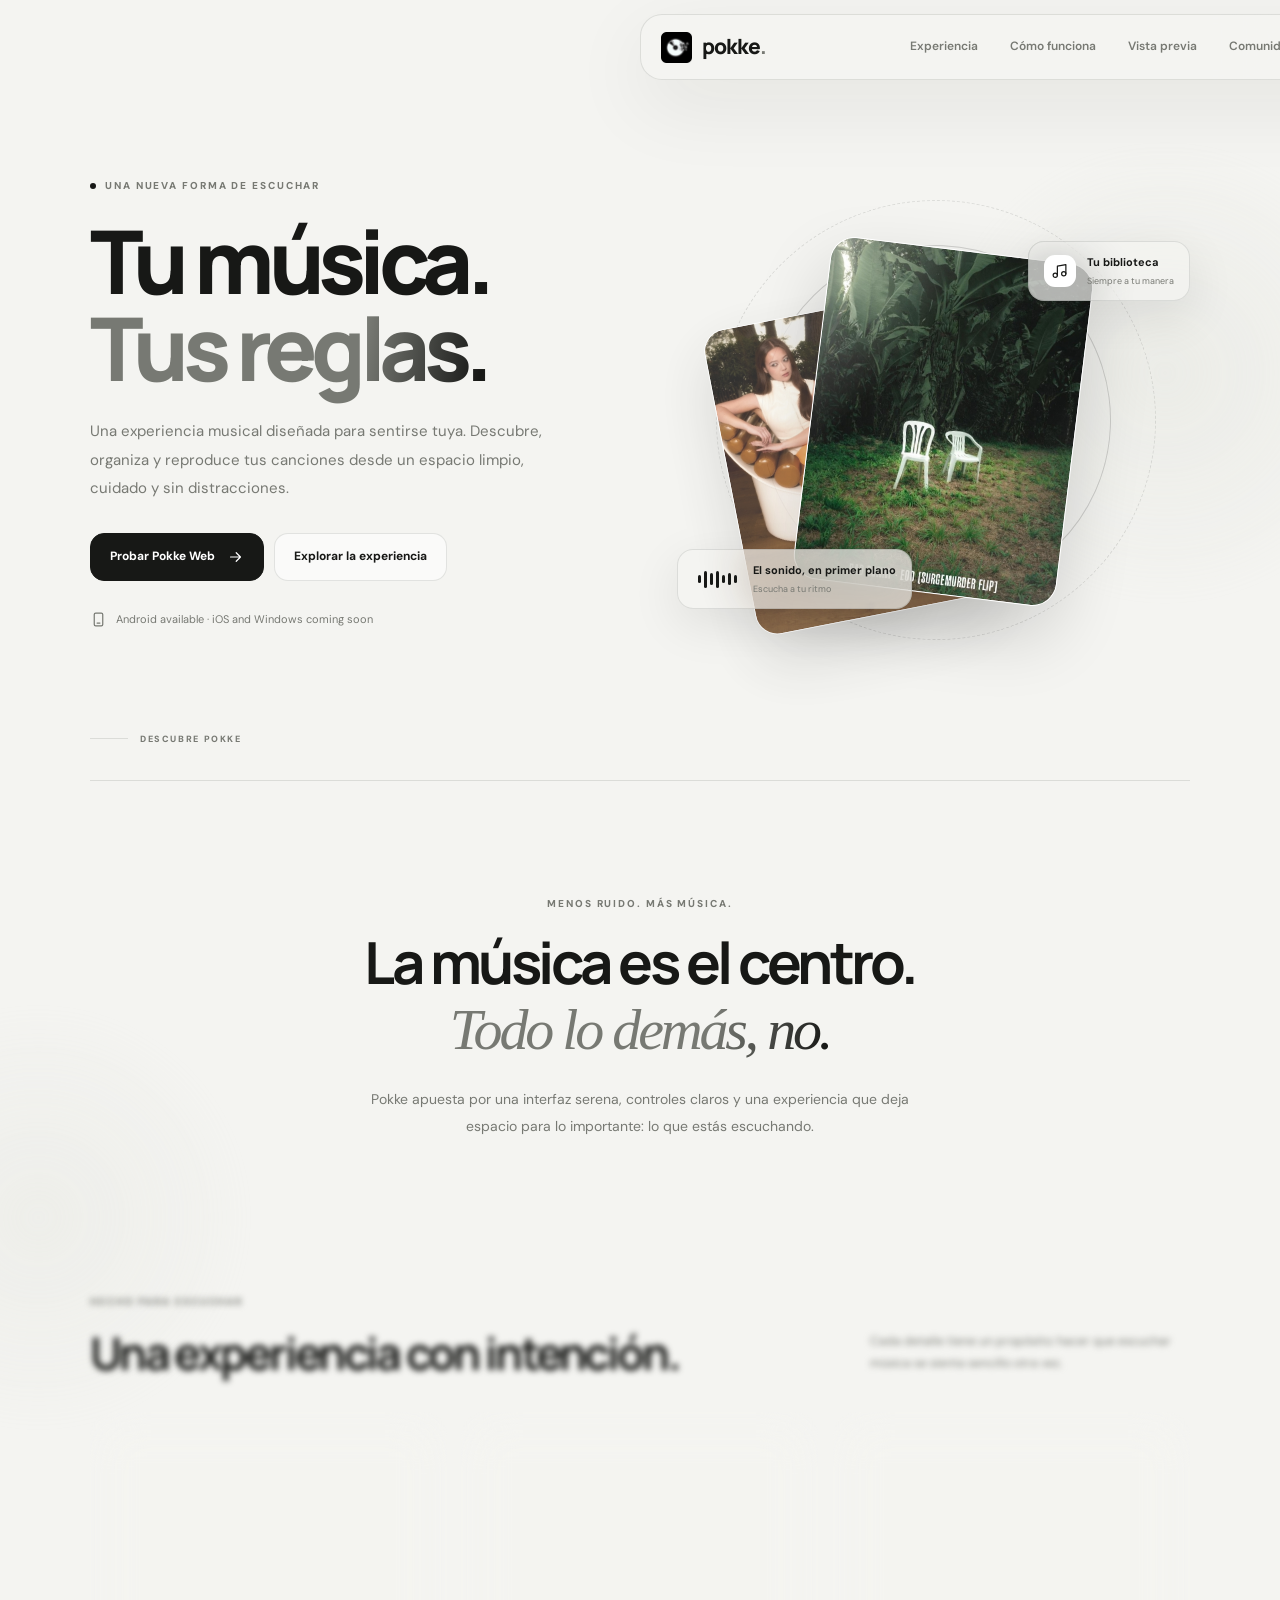
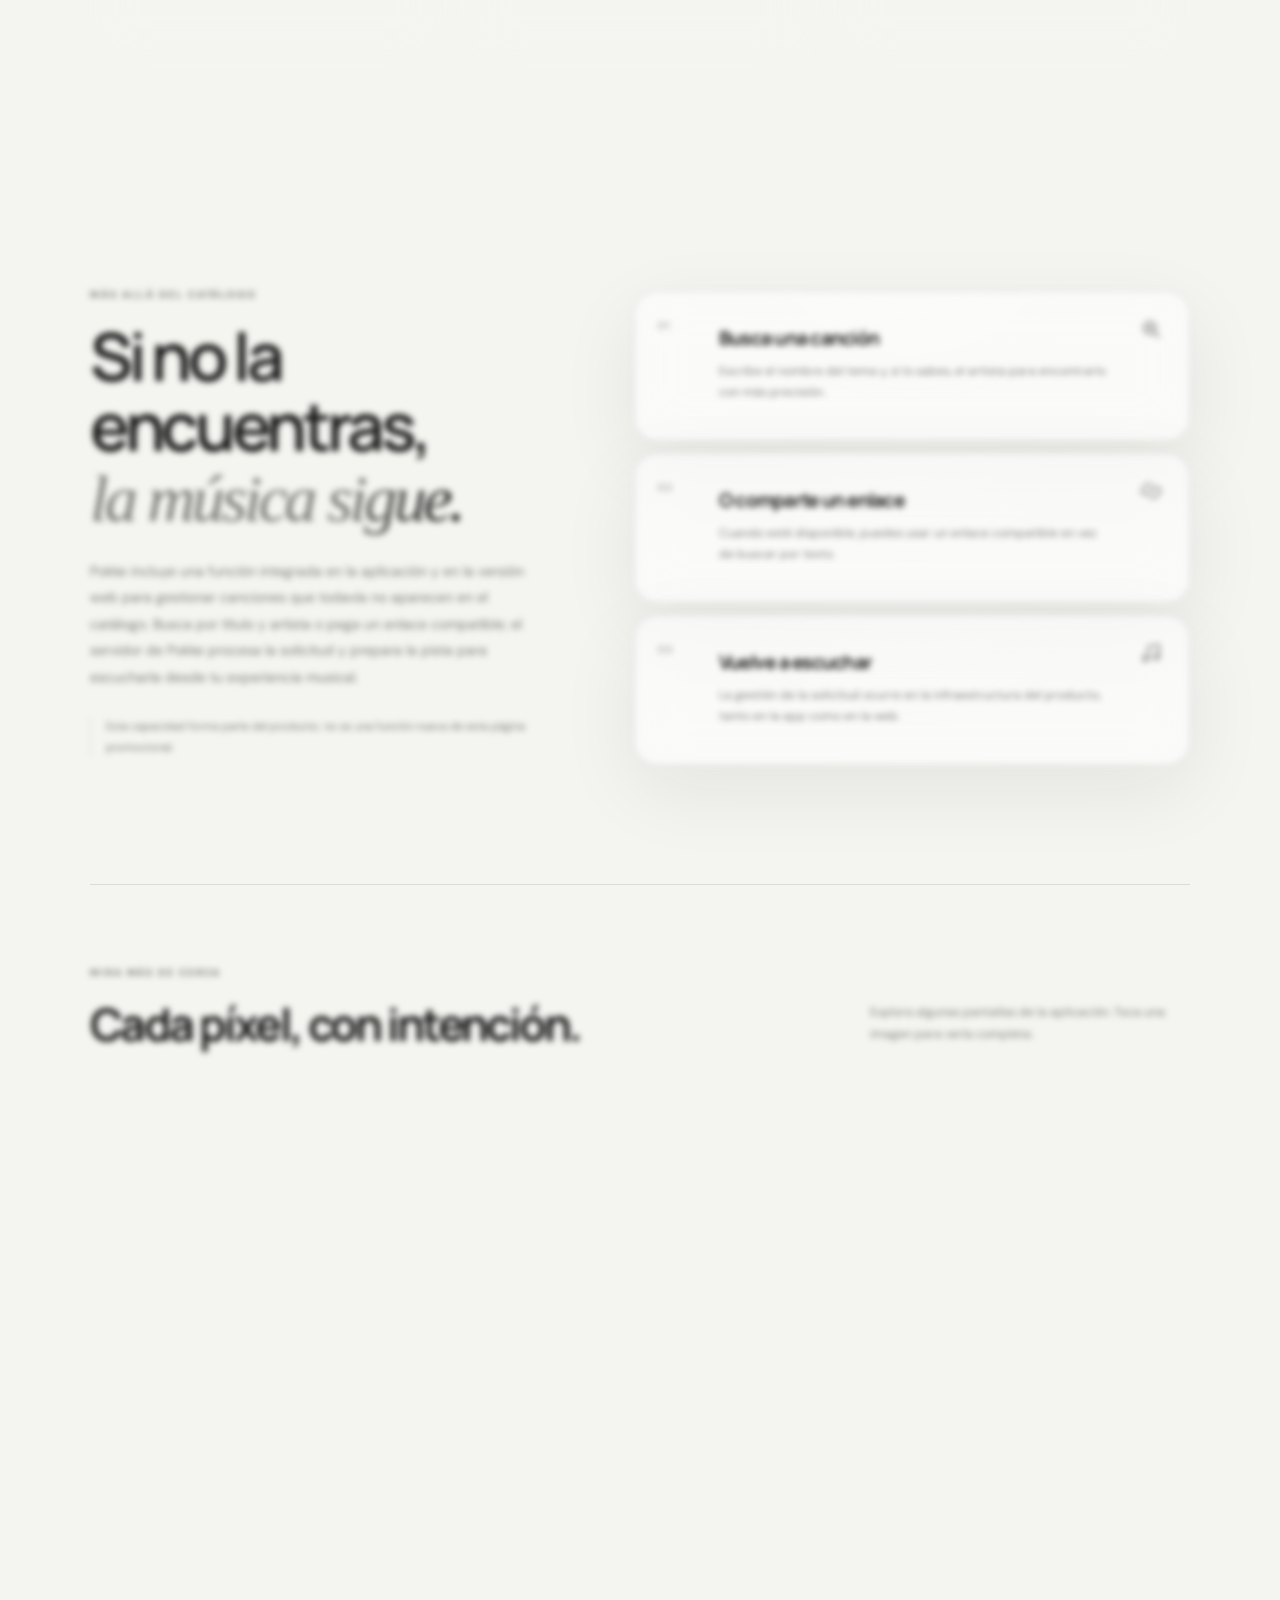
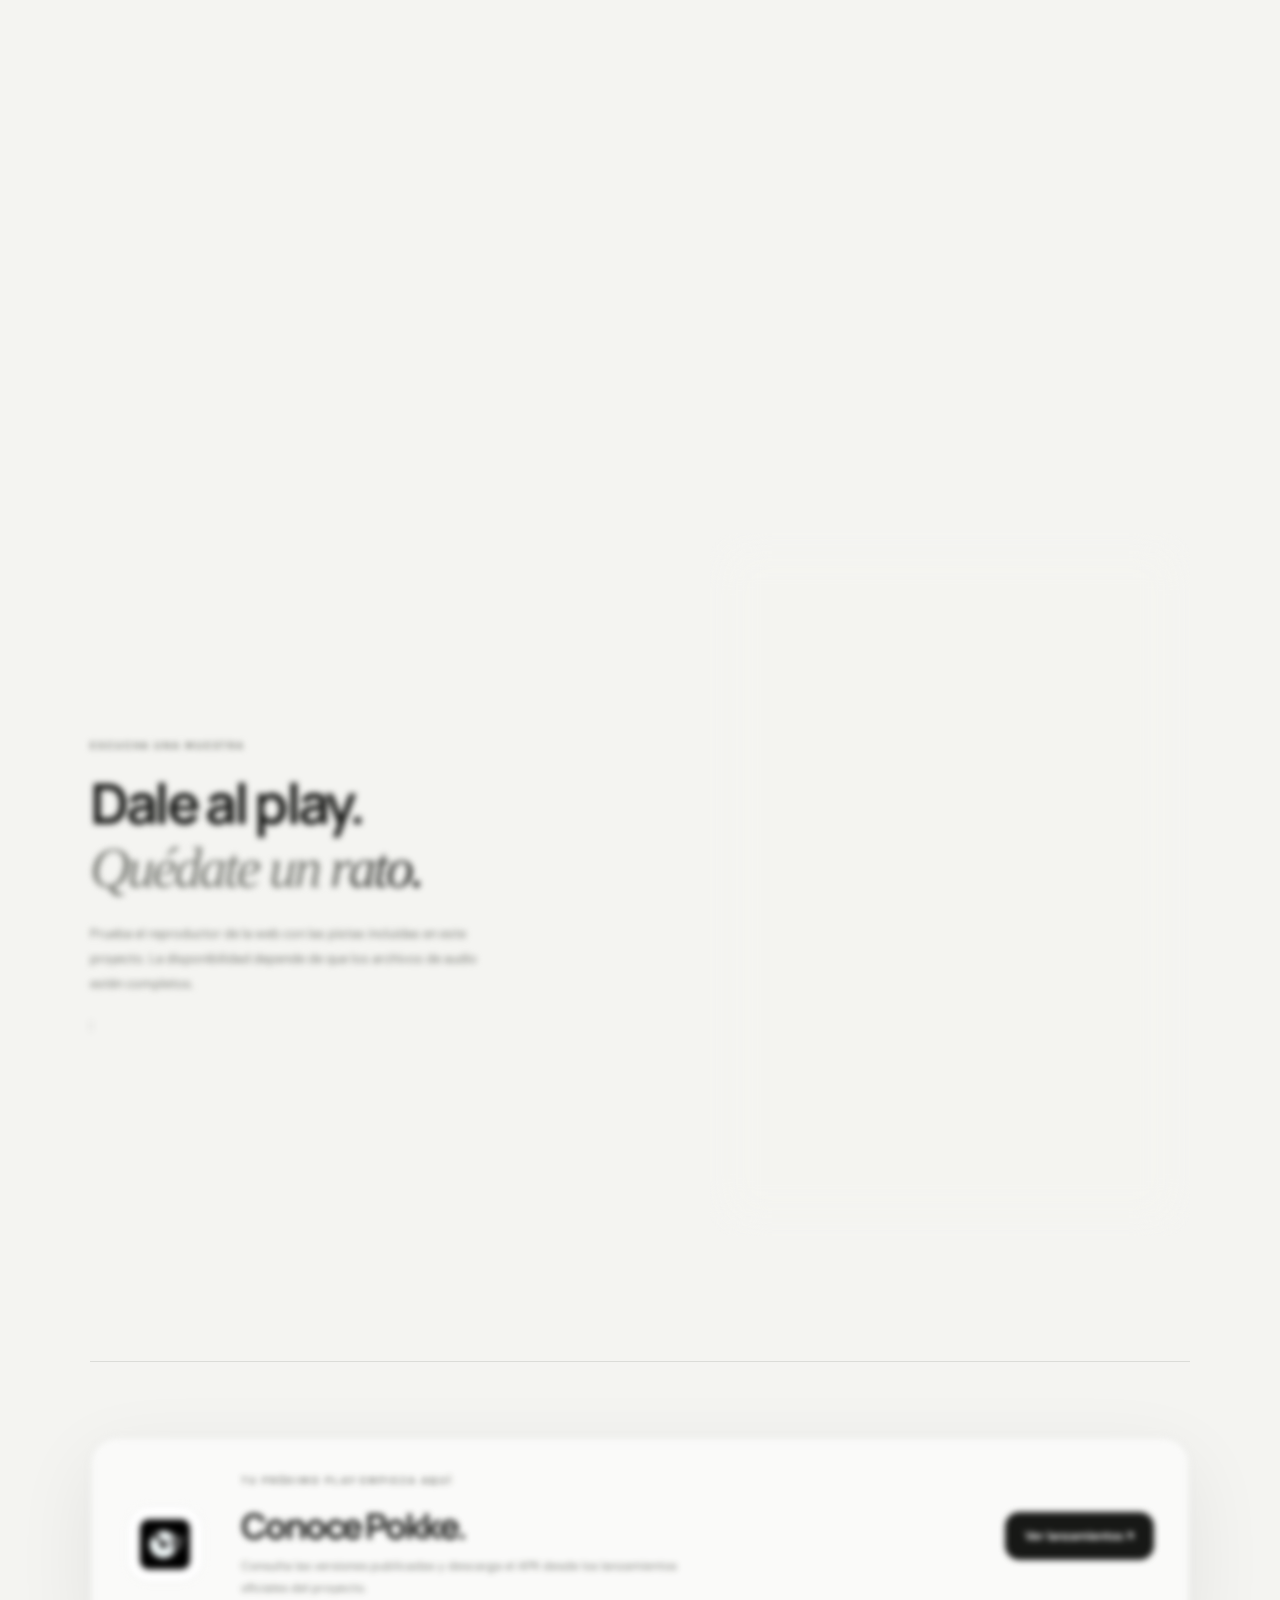
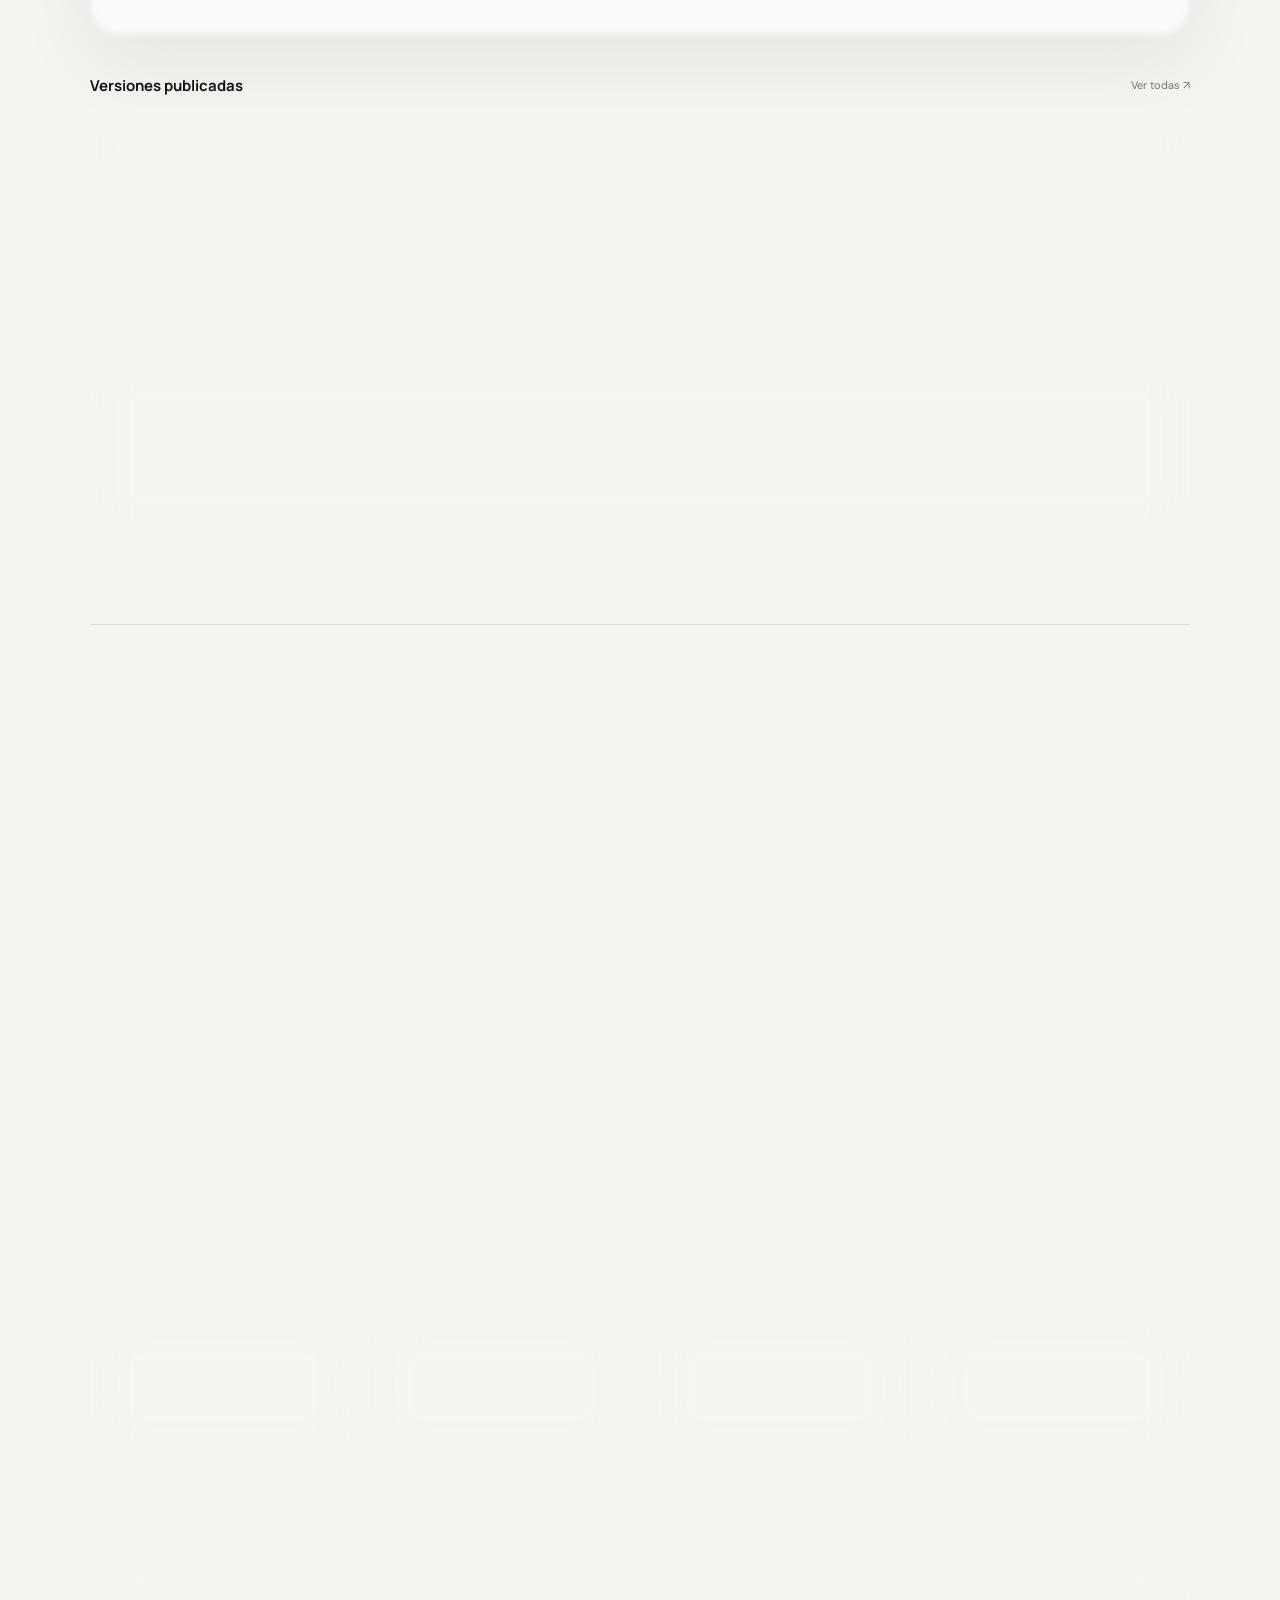
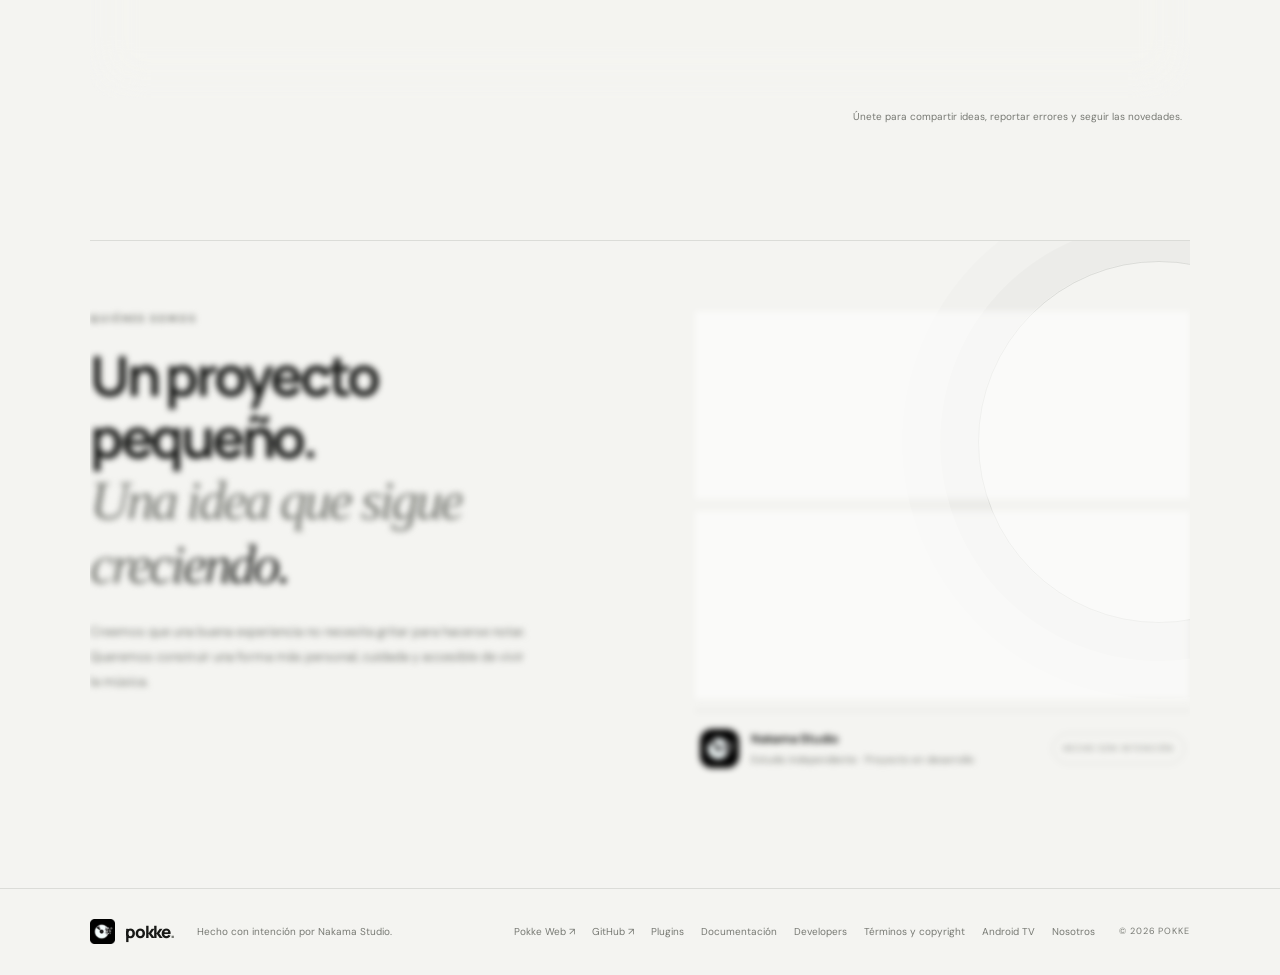
==== commit 0215a844: "Update index.html" ====
--- a/index.html
+++ b/index.html
@@ -106,7 +106,7 @@
       <div class="about-copy reveal delay-1"><div class="about-profile"><span class="about-profile-index">01 / OWNER</span><h3 data-i18n="ownerTitle">Desarrollo y dirección</h3><p data-i18n="ownerBody">Pokke está creado y dirigido por un solo desarrollador: me encargo de construir el producto, tomar las decisiones técnicas y convertir las ideas en una experiencia real.</p></div><div class="about-profile"><span class="about-profile-index">02 / IDEAS</span><h3 data-i18n="friendTitle">Un amigo que suma</h3><p data-i18n="friendBody">Un amigo me acompaña con ideas, sugerencias y otra perspectiva para seguir puliendo el proyecto. El equipo es pequeño, pero las ganas de mejorar son grandes.</p></div><div class="studio-signature"><img src="assets/pokke-logo-rounded.png" alt=""><span><b>Nakama Studio</b><small data-i18n="studioLabel">Estudio independiente · Proyecto en desarrollo</small></span><span class="studio-stamp" data-i18n="studioStamp">HECHO CON INTENCIÓN</span></div></div>
     </section>
   </main>
-  <footer class="footer"><a class="brand footer-brand" href="#top"><img src="assets/pokke-logo-rounded.png" alt="" class="brand-mark"><span>pokke<span class="brand-period">.</span></span></a><p data-i18n="footerLine">Hecho con intención por Nakama Studio.</p><div class="footer-links"><a href="https://lunethosdev-eng.github.io/Moshii/#/firstpage" target="_blank" rel="noopener noreferrer">Pokke Web ↗</a><a href="https://github.com/lunethosdev-eng/okipokkeX" target="_blank" rel="noopener noreferrer">GitHub ↗</a><a href="plugins.html">Plugins</a><a href="terms.html">Términos y copyright</a><a href="#tv">Android TV</a><a href="#about" data-i18n="navAbout">Nosotros</a></div><span class="copyright">© <span id="year"></span> POKKE</span></footer>
+  <footer class="footer"><a class="brand footer-brand" href="#top"><img src="assets/pokke-logo-rounded.png" alt="" class="brand-mark"><span>pokke<span class="brand-period">.</span></span></a><p data-i18n="footerLine">Hecho con intención por Nakama Studio.</p><div class="footer-links"><a href="https://lunethosdev-eng.github.io/Moshii/#/firstpage" target="_blank" rel="noopener noreferrer">Pokke Web ↗</a><a href="https://github.com/lunethosdev-eng/okipokkeX" target="_blank" rel="noopener noreferrer">GitHub ↗</a><a href="plugins.html">Plugins</a><a href="docs.html">Documentación</a><a href="dev.html">Developers</a><a href="terms.html">Términos y copyright</a><a href="#tv">Android TV</a><a href="#about" data-i18n="navAbout">Nosotros</a></div><span class="copyright">© <span id="year"></span> POKKE</span></footer>
   <div class="image-modal" id="image-modal" role="dialog" aria-modal="true" aria-label="Vista ampliada" hidden><button class="modal-close" id="modal-close" type="button" aria-label="Cerrar">×</button><img id="modal-image" alt=""><p id="modal-caption"></p></div>
   <script src="app.js"></script>
   <script src="extras.js"></script>
--- a/extras.css
+++ b/extras.css
@@ -48,3 +48,15 @@
 .tv-stand{width:30%;height:10px;margin:0 auto;border-radius:0 0 12px 12px;background:var(--ink);opacity:.85}
 @media(max-width:860px){.tv-section{grid-template-columns:1fr}}
 @media(prefers-reduced-motion:reduce){*,*::before,*::after{animation:none!important;transition:none!important}.rv{opacity:1;transform:none}}
+
+.card{padding:26px;border-radius:23px;margin-top:18px}.card h2{font:700 22px var(--display);letter-spacing:-.04em;margin:0 0 14px}
+.form{display:grid;gap:10px}.form input,.form textarea,.form select{width:100%;padding:13px 15px;border-radius:13px;border:1px solid var(--line);background:var(--surface-solid);color:var(--ink);font:inherit;font-size:13px}.row{display:grid;grid-template-columns:1fr 1fr;gap:10px}
+.file{display:grid;gap:6px;font-size:11px;color:var(--muted)}.chk{display:flex;gap:10px;align-items:flex-start;font-size:13px;color:var(--muted);margin:10px 0;line-height:1.6}.chk input{margin-top:5px;accent-color:var(--ink)}
+.dash-top{display:flex;gap:10px;align-items:center;flex-wrap:wrap}.dev-badge{color:#A78BFA;border-color:#A78BFA;font-weight:800;animation:pop .6s cubic-bezier(.2,1.3,.4,1) both}
+.pico{width:52px;height:52px;border-radius:14px;object-fit:cover}.mine-row{display:flex;gap:14px;align-items:center;padding:12px 0;border-bottom:1px solid var(--line)}.mine-row small{color:var(--muted)}
+.code{overflow-x:auto;padding:16px;border-radius:14px;background:var(--surface-solid);border:1px solid var(--line);font-size:11px;line-height:1.7}details summary{cursor:pointer}
+
+.tw{overflow-x:auto;margin:10px 0}.tbl{width:100%;border-collapse:collapse;font-size:12px}.tbl th,.tbl td{text-align:left;padding:10px;border-bottom:1px solid var(--line);vertical-align:top;color:var(--muted)}.tbl th{color:var(--ink)}code{font-size:.92em;padding:1px 5px;border-radius:6px;background:var(--surface)}pre code{padding:0;background:none}
+.share-card{position:relative;z-index:1;width:min(420px,calc(100% - 32px));margin:12vh auto;padding:28px;border-radius:28px;text-align:center;display:grid;gap:12px;justify-items:center;animation:pop .6s cubic-bezier(.2,1.3,.4,1) both}
+.share-cover{width:150px;height:150px;border-radius:22px;object-fit:cover;box-shadow:var(--shadow)}.share-card h1{font:800 clamp(26px,6vw,34px)/1.1 var(--display);letter-spacing:-.05em;margin:0}.share-actions{display:grid;gap:10px;width:100%;margin-top:6px}
+body.embed .ambient{display:none}body.embed .share-card{margin:0;width:100%;min-height:100vh;border-radius:0;animation:none;align-content:center}
